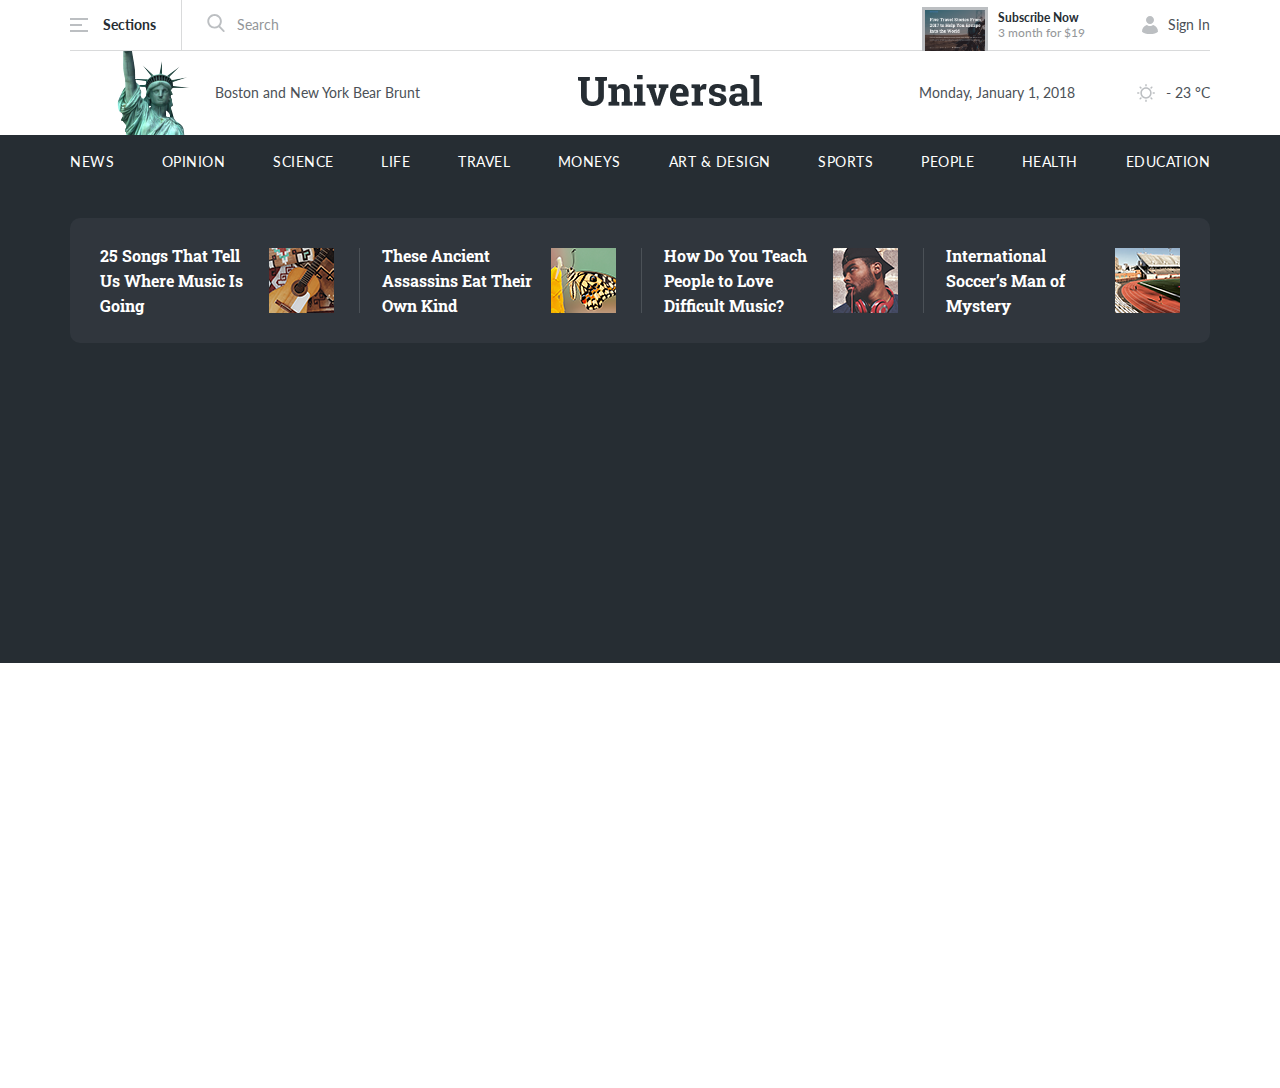
==== index.html @ 0cca1175 "Create: header, hotnews section and responsive." ====
<!DOCTYPE html>
<html lang="en">
<head>
  <meta charset="UTF-8">
  <meta name="viewport" content="width=device-width, initial-scale=1.0">
  <title>Universal</title>
  <link href="https://fonts.googleapis.com/css2?family=Lato:wght@400;700&family=Roboto+Slab:wght@400;700&display=swap" rel="stylesheet"> 
  <link rel="stylesheet" href="css/style.css">
</head>
<body>
  <header class="navbar">
    <div class="container">
      <div class="navbar-top">
       <div class="menu">
        <div class="menu-burger">
          <span class="menu-burger__line"></span>
        </div>
        <!-- /.menu-burger -->
        <span class="navbar-top__title">Sections</span>
       </div>
       <!-- /.menu -->
        <form class="search">
         <button class="search__button"> <img src="img/icons/search.svg" alt="Icon: Search" ></button>
          <input type="text" class="navbar-top__search" placeholder="Search">
        </form>
        <!-- /.search -->    
        <div class="subscribe">
          <img src="img/navbar-top-img.png" alt="Image: Subscribe Image" class="subscribe__img">
          <div class="subscribe__description">
            <span class="subscribe__title">Subscribe Now</span>
            <span class="subscribe__text">3 month for $19</span>
          </div>
        </div>
        <!-- /.subscribe -->    
        <div class="user">
          <img src="img/icons/user.svg" alt="Icon: User" class="user__avatar">
          <a href="#" class="user__link">Sign In</a>
        </div>
        <!-- /.user -->
      </div>
      <!-- /.navbar-top -->
      <div class="navbar-middle">
        <div class="navbar-middle__logo">
          <img class="navbar-middle__img" src="img/logo.png" alt="Image: Logo">
          <span class="navbar-middle__text">Boston and New York Bear Brunt</span>
        </div>
        <!-- /.navbar-middle__logo -->
        <div class="navbar-middle__main-logo">
          <img class="navbar-middle__main-logo" src="img/main-logo.png" alt="Image: Main Logo">
        </div>
        <!-- /.navbar-middle__title -->
        <div class="navbar-middle__weather">
          <span class="navbar-middle__text navbar-middle__weather-text">Monday, January 1, 2018</span>
          <img class="navbar-middle__icon" src="img/icons/sun.svg" alt="Icon: Sun">
          <span class="navbar-middle__text navbar-middle__degree">- 23 °C</span>
        </div>
        <!-- /.navbar-middle__weather -->
      </div>
      <!-- /.navbar-middle -->
    </div>
    <!-- /.container -->
    <div class="navbar-bottom">
      <div class="container">
        <ul class="navbar-menu">
          <li class="navbar-menu__item"><a href="#" class="navbar-menu__link">News</a></li>
          <li class="navbar-menu__item"><a href="#" class="navbar-menu__link">Opinion</a></li>
          <li class="navbar-menu__item"><a href="#" class="navbar-menu__link">Science</a></li>
          <li class="navbar-menu__item"><a href="#" class="navbar-menu__link">Life</a></li>
          <li class="navbar-menu__item"><a href="#" class="navbar-menu__link">Travel</a></li>
          <li class="navbar-menu__item"><a href="#" class="navbar-menu__link">Moneys</a></li>
          <li class="navbar-menu__item"><a href="#" class="navbar-menu__link">Art & Design</a></li>
          <li class="navbar-menu__item"><a href="#" class="navbar-menu__link">Sports</a></li>
          <li class="navbar-menu__item"><a href="#" class="navbar-menu__link">People</a></li>
          <li class="navbar-menu__item"><a href="#" class="navbar-menu__link">Health</a></li>
          <li class="navbar-menu__item"><a href="#" class="navbar-menu__link">Education</a></li>
        </ul>
        <!-- /.navbar-menu -->
      </div>
      <!-- /.container -->
    </div>
    <!-- /.navbar-bottom -->
  </header>
  <!-- /.navbar -->
  <div class="mobile-menu">
    <div class="mobile-menu__wrapper">
      <span class="mobile-menu__text">Boston and New York Bear Brunt</span>
      <span class="mobile-menu__text mobile-menu__weather-text">Monday, January 1, 2018</span>
      <div class="degree">
        <img class="mobile-menu__icon" src="img/icons/sun.svg" alt="Icon: Sun">
        <span class="mobile-menu__text mobile-menu__degree">- 23 °C</span>
      </div>
    </div>
    <form class="mobile-menu__search">
      <button class="search__button mobile-menu__button"> <img src="img/icons/search.svg" alt="Icon: Search" ></button>
      <input type="text" class="mobile-menu__input" placeholder="Search">
    </form>
    <!-- /.search -->    
    <ul class="mobile-menu__list">
      <li class="mobile-menu__item"><a href="#" class="mobile-menu__link">News</a></li>
      <li class="mobile-menu__item"><a href="#" class="mobile-menu__link">Opinion</a></li>
      <li class="mobile-menu__item"><a href="#" class="mobile-menu__link">Science</a></li>
      <li class="mobile-menu__item"><a href="#" class="mobile-menu__link">Life</a></li>
      <li class="mobile-menu__item"><a href="#" class="mobile-menu__link">Travel</a></li>
      <li class="mobile-menu__item"><a href="#" class="mobile-menu__link">Moneys</a></li>
      <li class="mobile-menu__item"><a href="#" class="mobile-menu__link">Art & Design</a></li>
      <li class="mobile-menu__item"><a href="#" class="mobile-menu__link">Sports</a></li>
      <li class="mobile-menu__item"><a href="#" class="mobile-menu__link">People</a></li>
      <li class="mobile-menu__item"><a href="#" class="mobile-menu__link">Health</a></li>
      <li class="mobile-menu__item"><a href="#" class="mobile-menu__link">Education</a></li>
    </ul>
    <div class="subscribe mobile-menu__subscribe">
      <img src="img/navbar-top-img.png" alt="Image: Subscribe Image" class="subscribe__img">
      <div class="subscribe__description">
        <span class="subscribe__title">Subscribe Now</span>
        <span class="subscribe__text">3 month for $19</span>
      </div>
    </div>
    <!-- /.subscribe -->  
  </div>
  <!-- /.mobile-menu -->
  <div class="overlay">
    <div class="hotnews">
      <div class="hotnews-wrapper">
        <div class="hotnew">
          <span class="hotnew__text">25 Songs That Tell Us Where Music Is Going</span>
          <img class="hotnew__img" src="img/hotnew-1.png" alt="Image: Hot New 1">
        </div>
        <div class="hotnew">
          <span class="hotnew__text">These Ancient Assassins Eat Their Own Kind</span>
          <img class="hotnew__img" src="img/hotnew-2.png" alt="Image: Hot New 2">
        </div>
        <div class="hotnew">
          <span class="hotnew__text">How Do You Teach People to Love Difficult Music?</span>
          <img class="hotnew__img" src="img/hotnew-3.png" alt="Image: Hot New 3">
        </div>
        <div class="hotnew">
          <span class="hotnew__text">International Soccer’s Man of Mystery</span>
          <img class="hotnew__img" src="img/hotnew-4.png" alt="Image: Hot New 4">
        </div>
      </div>
    </div>
    <!-- /.hotnews -->
  </div>
  <!-- /.overlay -->  
  <script src="https://ajax.googleapis.com/ajax/libs/jquery/1.11.0/jquery.min.js"></script>
  <script src="js/main.js"></script>
</body>
</html>
---- css/style.css ----
*{box-sizing:border-box}html{height:100%}body{position:relative;height:100%;font-family:'Lato', sans-serif}a{text-decoration:none}button{cursor:pointer}.container{max-width:1140px;margin:auto}/*! normalize.css v8.0.1 | MIT License | github.com/necolas/normalize.css */html{line-height:1.15;-webkit-text-size-adjust:100%}body{margin:0}main{display:block}h1{font-size:2em;margin:0.67em 0}hr{box-sizing:content-box;height:0;overflow:visible}pre{font-family:monospace, monospace;font-size:1em}a{background-color:transparent}abbr[title]{border-bottom:none;text-decoration:underline;text-decoration:underline dotted}b,strong{font-weight:bolder}code,kbd,samp{font-family:monospace, monospace;font-size:1em}small{font-size:80%}sub,sup{font-size:75%;line-height:0;position:relative;vertical-align:baseline}sub{bottom:-0.25em}sup{top:-0.5em}img{border-style:none}button,input,optgroup,select,textarea{font-family:inherit;font-size:100%;line-height:1.15;margin:0}button,input{overflow:visible}button,select{text-transform:none}button,[type="button"],[type="reset"],[type="submit"]{-webkit-appearance:button}button::-moz-focus-inner,[type="button"]::-moz-focus-inner,[type="reset"]::-moz-focus-inner,[type="submit"]::-moz-focus-inner{border-style:none;padding:0}button:-moz-focusring,[type="button"]:-moz-focusring,[type="reset"]:-moz-focusring,[type="submit"]:-moz-focusring{outline:1px dotted ButtonText}fieldset{padding:0.35em 0.75em 0.625em}legend{box-sizing:border-box;color:inherit;display:table;max-width:100%;padding:0;white-space:normal}progress{vertical-align:baseline}textarea{overflow:auto}[type="checkbox"],[type="radio"]{box-sizing:border-box;padding:0}[type="number"]::-webkit-inner-spin-button,[type="number"]::-webkit-outer-spin-button{height:auto}[type="search"]{-webkit-appearance:textfield;outline-offset:-2px}[type="search"]::-webkit-search-decoration{-webkit-appearance:none}::-webkit-file-upload-button{-webkit-appearance:button;font:inherit}details{display:block}summary{display:list-item}template{display:none}[hidden]{display:none}.navbar{position:fixed;top:0;left:0;width:100%;z-index:99;background-color:#fff}.navbar-top{display:flex;align-items:center;justify-content:space-between;border-bottom:1px solid #D9DADB}.navbar-top__title{color:#262D33;font-weight:bold;font-size:14px;line-height:20px;margin-left:15px}.navbar-top__search{border:none;outline:none;font-size:14px;line-height:20px}.navbar-top__search::placeholder{color:#939699}.navbar-middle{display:flex;align-items:center;justify-content:space-between}.navbar-middle__logo{display:flex;align-items:center;padding-left:30px}.navbar-middle__img{margin-right:15px}.navbar-middle__text{color:#4B5157;font-size:14px;line-height:20px}.navbar-middle__weather{display:flex;align-items:center}.navbar-middle__weather-text{margin-right:61px}.navbar-middle__icon{margin-right:10px}.navbar-bottom{padding-top:17px;padding-bottom:18px;background-color:#262D33}.navbar-menu{display:flex;align-items:center;justify-content:space-between;list-style-type:none;margin:0;padding:0}.navbar-menu__link{color:#fff;font-size:14px;line-height:20px;letter-spacing:0.5px;text-transform:uppercase}.navbar-menu__link:hover{text-decoration:underline}.menu{display:flex;align-items:center;justify-content:space-between;padding:15px 25px 15px 0;border-right:1px solid #D9DADB}.menu-burger{position:relative;display:flex;width:18px;height:14px;padding:0;align-items:flex-start;justify-content:space-between;flex-direction:column;border:none;background-color:#fff;outline:none;cursor:pointer}.menu-burger__line{position:absolute;width:12px;height:2px;left:0;top:6px;background-color:#BCBFC2}.menu-burger__line::after{position:absolute;content:'';width:18px;height:2px;background-color:#BCBFC2;top:-6px;left:0}.menu-burger__line::before{position:absolute;content:'';width:18px;height:2px;background-color:#BCBFC2;top:6px;left:0}.search{display:flex;align-items:center;margin-right:auto;margin-left:25px}.search__button{outline:none;border:none;background-color:#fff;padding:0;margin-right:10px}.subscribe{display:flex;align-items:center;justify-content:space-between;margin-right:57px}.subscribe__img{width:66px;height:44px;object-fit:cover;border-left:3px solid #BCBFC2;border-top:3px solid #BCBFC2;border-right:3px solid #BCBFC2;margin-right:10px;margin-bottom:-7px}.subscribe__description{display:flex;flex-direction:column}.subscribe__title{color:#262D33;font-weight:bold;font-size:12px;line-height:15px}.subscribe__text{color:#939699;font-size:12px;line-height:15px}.user{display:flex;align-items:center}.user__avatar{margin-right:10px}.user__link{color:#4B5157;font-size:14px;line-height:20px;cursor:pointer}.mobile-menu{visibility:hidden;position:fixed;top:50px;left:-100%;z-index:99;width:65%;height:100%;overflow:auto;display:flex;flex-direction:column;align-items:center;background-color:#262D33;transition:all 0.3s ease 0s}.mobile-menu__text{color:#fff;margin-bottom:5px;font-size:14px;line-height:20px}.mobile-menu__wrapper{display:flex;flex-direction:column;align-items:center;padding-top:10px;padding-bottom:20px}.mobile-menu__icon{fill:#fff}.mobile-menu__search{display:flex;align-items:center;margin:auto;margin-top:0;margin-bottom:20px;width:250px}.mobile-menu__list{display:flex;flex-direction:column;align-items:center;list-style-type:none;margin:0;padding:0;padding-bottom:100px}.mobile-menu__item{margin-bottom:15px}.mobile-menu__link{color:#fff;font-size:14px;line-height:20px;letter-spacing:0.5px;text-transform:uppercase}.mobile-menu__button{background-color:inherit}.mobile-menu__button img{width:20px;height:20px}.mobile-menu__input{width:100%;border:1px solid #BCBFC2;border-radius:4px;background-color:inherit;color:#BCBFC2;padding:5px 7px;outline:none;font-size:14px;line-height:20px}.mobile-menu__input:placeholder{color:#939699}.degree{display:flex;flex-direction:row}.overlay{width:100%;height:475px;background-color:#262D33;margin-top:188px}.hotnews{padding-top:30px}.hotnews-wrapper{max-width:1140px;margin:auto;border-radius:10px;background-color:#30363D;display:flex;align-items:center;justify-content:space-between;padding:25px 30px}.hotnew{display:flex;align-items:center}.hotnew:last-child .hotnew__img{border-right:none;padding-right:0}.hotnew__text{width:154px;font-family:'Roboto Slab';font-weight:bold;font-size:16px;line-height:25px;color:#fff;margin-right:15px}.hotnew__img{display:block;padding-right:25px;border-right:1px solid #4B5157}@media screen and (max-width: 1200px){.container{max-width:920px}.hotnews-wrapper{max-width:920px}.hotnew__text{width:100px;line-height:20px;font-size:14px}}@media screen and (max-width: 992px){.container{max-width:725px}.hotnews-wrapper{max-width:725px;flex-wrap:wrap}.hotnew{margin-bottom:15px}.hotnew:nth-child(2) .hotnew__img{border-right:none;padding-right:0}.hotnew:nth-child(3),.hotnew:nth-child(4){margin-bottom:0}.hotnew__text{width:230px;line-height:25px;font-size:16px}.navbar-middle__logo{padding-left:15px}.navbar-middle__text{display:none}.navbar-middle__img{margin-right:0}.navbar-middle__degree{display:block}.navbar-menu__link{letter-spacing:-0.5px}.subscribe{margin-right:40px}}@media screen and (max-width: 767px){body.lock{overflow:hidden}.mobile-menu{visibility:visible}.active-menu{left:0}.container{max-width:700px;width:92%}.hotnews-wrapper{max-width:700px;width:92%}.hotnew__text{width:200px}.navbar-bottom{display:none}.subscribe{display:none}.overlay{margin-top:134px}}@media screen and (max-width: 720px){.hotnew__text{width:185px}}@media screen and (max-width: 720px) and (max-width: 690px){.hotnew__text{width:170px}}@media screen and (max-width: 660px){.hotnew__img{padding-right:15px}.hotnew__text{width:145px}}@media screen and (max-width: 590px){.hotnew__text{width:130px}}@media screen and (max-width: 576px){.container{max-width:500px;width:90%}.navbar-middle{justify-content:center;padding-top:15px;padding-bottom:15px}.navbar-middle__logo{display:none}.navbar-middle__weather{display:none}.search{display:none}.mobile-menu{width:100%}.active-menu{left:0}.overlay{margin-top:123px}.hotnews-wrapper{max-width:500px;width:90%;flex-wrap:wrap}.hotnew{width:100%}.hotnew:nth-child(3){margin-bottom:15px}.hotnew__text{width:82%}.hotnew__img{padding-right:0;border-right:0}}
/*# sourceMappingURL=style.css.map */
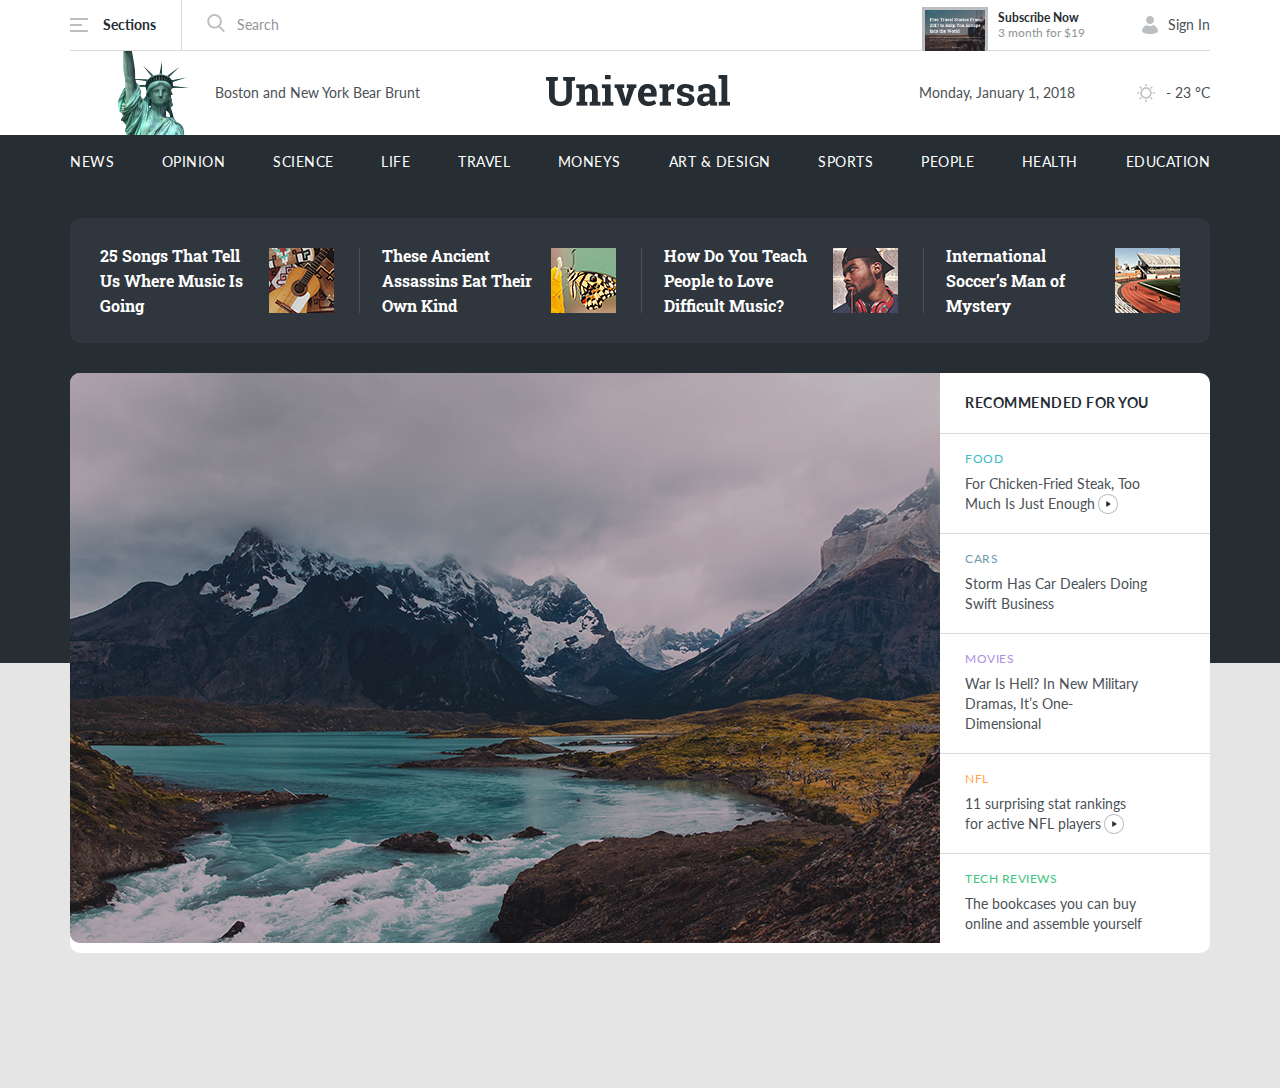
==== commit 5d9093b6: "Create: recommended section" ====
--- a/index.html
+++ b/index.html
@@ -11,14 +11,14 @@
   <header class="navbar">
     <div class="container">
       <div class="navbar-top">
-       <div class="menu">
-        <div class="menu-burger">
-          <span class="menu-burger__line"></span>
-        </div>
-        <!-- /.menu-burger -->
-        <span class="navbar-top__title">Sections</span>
-       </div>
-       <!-- /.menu -->
+        <div class="menu">
+          <div class="menu-burger">
+            <span class="menu-burger__line"></span>
+          </div>
+          <!-- /.menu-burger -->
+          <span class="navbar-top__title">Sections</span>
+        </div>
+        <!-- /.menu -->
         <form class="search">
          <button class="search__button"> <img src="img/icons/search.svg" alt="Icon: Search" ></button>
           <input type="text" class="navbar-top__search" placeholder="Search">
@@ -108,7 +108,7 @@
       <li class="mobile-menu__item"><a href="#" class="mobile-menu__link">Health</a></li>
       <li class="mobile-menu__item"><a href="#" class="mobile-menu__link">Education</a></li>
     </ul>
-    <div class="subscribe mobile-menu__subscribe">
+    <div class="mobile-menu__subscribe">
       <img src="img/navbar-top-img.png" alt="Image: Subscribe Image" class="subscribe__img">
       <div class="subscribe__description">
         <span class="subscribe__title">Subscribe Now</span>
@@ -141,7 +141,65 @@
     </div>
     <!-- /.hotnews -->
   </div>
-  <!-- /.overlay -->  
+  <!-- /.overlay --> 
+  <div class="recomended">
+    <div class="container recomended-wrapper">
+      <div class="recomended__use">
+        <img class="recomended__img" src="img/recommended-1.jpg" alt="Image: Recomended 1">
+      </div>
+      <!-- /.recomended__use -->
+      <div class="recomended__right">
+        <div class="recomended__title">
+          <h2>Recommended for you</h2>
+        </div>
+        <div class="recommendation">
+          <div class="cube"></div>
+          <div class="recommendation__title">Food</div>
+          <div class="recommendation__text">
+            <span>For Chicken-Fried Steak, Too Much Is Just Enough</span>
+            <img src="img/icons/recommended-play.svg" alt="Icon: Play">
+          </div>
+        </div>
+        <!-- /.recommendation-1 -->
+        <div class="recommendation">
+          <div class="cube"></div>
+          <div class="recommendation__title">Cars</div>
+          <div class="recommendation__text">
+            <span>Storm Has Car Dealers Doing Swift Business</span>
+          </div>
+        </div>
+        <!-- /.recommendation-2 -->
+        <div class="recommendation">
+          <div class="cube"></div>
+          <div class="recommendation__title">Movies</div>
+          <div class="recommendation__text">
+            <span>War Is Hell? In New Military Dramas, It’s One-Dimensional</span>
+          </div>
+        </div>
+        <!-- /. recommendation-3 -->
+        <div class="recommendation">
+          <div class="cube"></div>
+          <div class="recommendation__title">NFL</div>
+          <div class="recommendation__text">
+            <span>11 surprising stat rankings for active NFL players</span>
+            <img src="img/icons/recommended-play.svg" alt="Icon: Play">
+          </div>
+        </div>
+        <!-- /.recommendation-4 -->
+        <div class="recommendation">
+          <div class="cube"></div>
+          <div class="recommendation__title">Tech Reviews</div>
+          <div class="recommendation__text">
+            <span>The bookcases you can buy online and assemble yourself</span>
+          </div>
+        </div>
+        <!-- /.recommendation-5 -->
+      </div>
+      <!-- /.recomended__right -->
+    </div>
+    <!-- /.container -->
+  </div>
+  <!-- /.recomended --> 
   <script src="https://ajax.googleapis.com/ajax/libs/jquery/1.11.0/jquery.min.js"></script>
   <script src="js/main.js"></script>
 </body>
--- a/css/style.css
+++ b/css/style.css
@@ -1,2 +1,2 @@
-*{box-sizing:border-box}html{height:100%}body{position:relative;height:100%;font-family:'Lato', sans-serif}a{text-decoration:none}button{cursor:pointer}.container{max-width:1140px;margin:auto}/*! normalize.css v8.0.1 | MIT License | github.com/necolas/normalize.css */html{line-height:1.15;-webkit-text-size-adjust:100%}body{margin:0}main{display:block}h1{font-size:2em;margin:0.67em 0}hr{box-sizing:content-box;height:0;overflow:visible}pre{font-family:monospace, monospace;font-size:1em}a{background-color:transparent}abbr[title]{border-bottom:none;text-decoration:underline;text-decoration:underline dotted}b,strong{font-weight:bolder}code,kbd,samp{font-family:monospace, monospace;font-size:1em}small{font-size:80%}sub,sup{font-size:75%;line-height:0;position:relative;vertical-align:baseline}sub{bottom:-0.25em}sup{top:-0.5em}img{border-style:none}button,input,optgroup,select,textarea{font-family:inherit;font-size:100%;line-height:1.15;margin:0}button,input{overflow:visible}button,select{text-transform:none}button,[type="button"],[type="reset"],[type="submit"]{-webkit-appearance:button}button::-moz-focus-inner,[type="button"]::-moz-focus-inner,[type="reset"]::-moz-focus-inner,[type="submit"]::-moz-focus-inner{border-style:none;padding:0}button:-moz-focusring,[type="button"]:-moz-focusring,[type="reset"]:-moz-focusring,[type="submit"]:-moz-focusring{outline:1px dotted ButtonText}fieldset{padding:0.35em 0.75em 0.625em}legend{box-sizing:border-box;color:inherit;display:table;max-width:100%;padding:0;white-space:normal}progress{vertical-align:baseline}textarea{overflow:auto}[type="checkbox"],[type="radio"]{box-sizing:border-box;padding:0}[type="number"]::-webkit-inner-spin-button,[type="number"]::-webkit-outer-spin-button{height:auto}[type="search"]{-webkit-appearance:textfield;outline-offset:-2px}[type="search"]::-webkit-search-decoration{-webkit-appearance:none}::-webkit-file-upload-button{-webkit-appearance:button;font:inherit}details{display:block}summary{display:list-item}template{display:none}[hidden]{display:none}.navbar{position:fixed;top:0;left:0;width:100%;z-index:99;background-color:#fff}.navbar-top{display:flex;align-items:center;justify-content:space-between;border-bottom:1px solid #D9DADB}.navbar-top__title{color:#262D33;font-weight:bold;font-size:14px;line-height:20px;margin-left:15px}.navbar-top__search{border:none;outline:none;font-size:14px;line-height:20px}.navbar-top__search::placeholder{color:#939699}.navbar-middle{display:flex;align-items:center;justify-content:space-between}.navbar-middle__logo{display:flex;align-items:center;padding-left:30px}.navbar-middle__img{margin-right:15px}.navbar-middle__text{color:#4B5157;font-size:14px;line-height:20px}.navbar-middle__weather{display:flex;align-items:center}.navbar-middle__weather-text{margin-right:61px}.navbar-middle__icon{margin-right:10px}.navbar-bottom{padding-top:17px;padding-bottom:18px;background-color:#262D33}.navbar-menu{display:flex;align-items:center;justify-content:space-between;list-style-type:none;margin:0;padding:0}.navbar-menu__link{color:#fff;font-size:14px;line-height:20px;letter-spacing:0.5px;text-transform:uppercase}.navbar-menu__link:hover{text-decoration:underline}.menu{display:flex;align-items:center;justify-content:space-between;padding:15px 25px 15px 0;border-right:1px solid #D9DADB}.menu-burger{position:relative;display:flex;width:18px;height:14px;padding:0;align-items:flex-start;justify-content:space-between;flex-direction:column;border:none;background-color:#fff;outline:none;cursor:pointer}.menu-burger__line{position:absolute;width:12px;height:2px;left:0;top:6px;background-color:#BCBFC2}.menu-burger__line::after{position:absolute;content:'';width:18px;height:2px;background-color:#BCBFC2;top:-6px;left:0}.menu-burger__line::before{position:absolute;content:'';width:18px;height:2px;background-color:#BCBFC2;top:6px;left:0}.search{display:flex;align-items:center;margin-right:auto;margin-left:25px}.search__button{outline:none;border:none;background-color:#fff;padding:0;margin-right:10px}.subscribe{display:flex;align-items:center;justify-content:space-between;margin-right:57px}.subscribe__img{width:66px;height:44px;object-fit:cover;border-left:3px solid #BCBFC2;border-top:3px solid #BCBFC2;border-right:3px solid #BCBFC2;margin-right:10px;margin-bottom:-7px}.subscribe__description{display:flex;flex-direction:column}.subscribe__title{color:#262D33;font-weight:bold;font-size:12px;line-height:15px}.subscribe__text{color:#939699;font-size:12px;line-height:15px}.user{display:flex;align-items:center}.user__avatar{margin-right:10px}.user__link{color:#4B5157;font-size:14px;line-height:20px;cursor:pointer}.mobile-menu{visibility:hidden;position:fixed;top:50px;left:-100%;z-index:99;width:65%;height:100%;overflow:auto;display:flex;flex-direction:column;align-items:center;background-color:#262D33;transition:all 0.3s ease 0s}.mobile-menu__text{color:#fff;margin-bottom:5px;font-size:14px;line-height:20px}.mobile-menu__wrapper{display:flex;flex-direction:column;align-items:center;padding-top:10px;padding-bottom:20px}.mobile-menu__icon{fill:#fff}.mobile-menu__search{display:flex;align-items:center;margin:auto;margin-top:0;margin-bottom:20px;width:250px}.mobile-menu__list{display:flex;flex-direction:column;align-items:center;list-style-type:none;margin:0;padding:0;padding-bottom:100px}.mobile-menu__item{margin-bottom:15px}.mobile-menu__link{color:#fff;font-size:14px;line-height:20px;letter-spacing:0.5px;text-transform:uppercase}.mobile-menu__button{background-color:inherit}.mobile-menu__button img{width:20px;height:20px}.mobile-menu__input{width:100%;border:1px solid #BCBFC2;border-radius:4px;background-color:inherit;color:#BCBFC2;padding:5px 7px;outline:none;font-size:14px;line-height:20px}.mobile-menu__input:placeholder{color:#939699}.degree{display:flex;flex-direction:row}.overlay{width:100%;height:475px;background-color:#262D33;margin-top:188px}.hotnews{padding-top:30px}.hotnews-wrapper{max-width:1140px;margin:auto;border-radius:10px;background-color:#30363D;display:flex;align-items:center;justify-content:space-between;padding:25px 30px}.hotnew{display:flex;align-items:center}.hotnew:last-child .hotnew__img{border-right:none;padding-right:0}.hotnew__text{width:154px;font-family:'Roboto Slab';font-weight:bold;font-size:16px;line-height:25px;color:#fff;margin-right:15px}.hotnew__img{display:block;padding-right:25px;border-right:1px solid #4B5157}@media screen and (max-width: 1200px){.container{max-width:920px}.hotnews-wrapper{max-width:920px}.hotnew__text{width:100px;line-height:20px;font-size:14px}}@media screen and (max-width: 992px){.container{max-width:725px}.hotnews-wrapper{max-width:725px;flex-wrap:wrap}.hotnew{margin-bottom:15px}.hotnew:nth-child(2) .hotnew__img{border-right:none;padding-right:0}.hotnew:nth-child(3),.hotnew:nth-child(4){margin-bottom:0}.hotnew__text{width:230px;line-height:25px;font-size:16px}.navbar-middle__logo{padding-left:15px}.navbar-middle__text{display:none}.navbar-middle__img{margin-right:0}.navbar-middle__degree{display:block}.navbar-menu__link{letter-spacing:-0.5px}.subscribe{margin-right:40px}}@media screen and (max-width: 767px){body.lock{overflow:hidden}.mobile-menu{visibility:visible}.active-menu{left:0}.container{max-width:700px;width:92%}.hotnews-wrapper{max-width:700px;width:92%}.hotnew__text{width:200px}.navbar-bottom{display:none}.subscribe{display:none}.overlay{margin-top:134px}}@media screen and (max-width: 720px){.hotnew__text{width:185px}}@media screen and (max-width: 720px) and (max-width: 690px){.hotnew__text{width:170px}}@media screen and (max-width: 660px){.hotnew__img{padding-right:15px}.hotnew__text{width:145px}}@media screen and (max-width: 590px){.hotnew__text{width:130px}}@media screen and (max-width: 576px){.container{max-width:500px;width:90%}.navbar-middle{justify-content:center;padding-top:15px;padding-bottom:15px}.navbar-middle__logo{display:none}.navbar-middle__weather{display:none}.search{display:none}.mobile-menu{width:100%}.active-menu{left:0}.overlay{margin-top:123px}.hotnews-wrapper{max-width:500px;width:90%;flex-wrap:wrap}.hotnew{width:100%}.hotnew:nth-child(3){margin-bottom:15px}.hotnew__text{width:82%}.hotnew__img{padding-right:0;border-right:0}}
+*{box-sizing:border-box}html{height:100%}body{position:relative;height:100%;font-family:'Lato', sans-serif;background-color:#E5E5E5}body.lock{overflow:hidden}a{text-decoration:none}button{cursor:pointer}.container{max-width:1140px;margin:auto}/*! normalize.css v8.0.1 | MIT License | github.com/necolas/normalize.css */html{line-height:1.15;-webkit-text-size-adjust:100%}body{margin:0}main{display:block}h1{font-size:2em;margin:0.67em 0}hr{box-sizing:content-box;height:0;overflow:visible}pre{font-family:monospace, monospace;font-size:1em}a{background-color:transparent}abbr[title]{border-bottom:none;text-decoration:underline;text-decoration:underline dotted}b,strong{font-weight:bolder}code,kbd,samp{font-family:monospace, monospace;font-size:1em}small{font-size:80%}sub,sup{font-size:75%;line-height:0;position:relative;vertical-align:baseline}sub{bottom:-0.25em}sup{top:-0.5em}img{border-style:none}button,input,optgroup,select,textarea{font-family:inherit;font-size:100%;line-height:1.15;margin:0}button,input{overflow:visible}button,select{text-transform:none}button,[type="button"],[type="reset"],[type="submit"]{-webkit-appearance:button}button::-moz-focus-inner,[type="button"]::-moz-focus-inner,[type="reset"]::-moz-focus-inner,[type="submit"]::-moz-focus-inner{border-style:none;padding:0}button:-moz-focusring,[type="button"]:-moz-focusring,[type="reset"]:-moz-focusring,[type="submit"]:-moz-focusring{outline:1px dotted ButtonText}fieldset{padding:0.35em 0.75em 0.625em}legend{box-sizing:border-box;color:inherit;display:table;max-width:100%;padding:0;white-space:normal}progress{vertical-align:baseline}textarea{overflow:auto}[type="checkbox"],[type="radio"]{box-sizing:border-box;padding:0}[type="number"]::-webkit-inner-spin-button,[type="number"]::-webkit-outer-spin-button{height:auto}[type="search"]{-webkit-appearance:textfield;outline-offset:-2px}[type="search"]::-webkit-search-decoration{-webkit-appearance:none}::-webkit-file-upload-button{-webkit-appearance:button;font:inherit}details{display:block}summary{display:list-item}template{display:none}[hidden]{display:none}.navbar{position:fixed;top:0;left:0;width:100%;z-index:99;background-color:#fff}.navbar-top{display:flex;align-items:center;justify-content:space-between;border-bottom:1px solid #D9DADB}.navbar-top__title{color:#262D33;font-weight:bold;font-size:14px;line-height:20px;margin-left:15px}.navbar-top__search{border:none;outline:none;font-size:14px;line-height:20px}.navbar-top__search::placeholder{color:#939699}.navbar-middle{display:flex;align-items:center;justify-content:space-between}.navbar-middle__logo{display:flex;align-items:center;padding-left:30px}.navbar-middle__main-logo{margin-left:-32px}.navbar-middle__img{margin-right:15px}.navbar-middle__text{color:#4B5157;font-size:14px;line-height:20px}.navbar-middle__weather{display:flex;align-items:center}.navbar-middle__weather-text{margin-right:61px}.navbar-middle__icon{margin-right:10px}.navbar-bottom{padding-top:17px;padding-bottom:18px;background-color:#262D33}.navbar-menu{display:flex;align-items:center;justify-content:space-between;list-style-type:none;margin:0;padding:0}.navbar-menu__link{color:#fff;font-size:14px;line-height:20px;letter-spacing:0.5px;text-transform:uppercase}.navbar-menu__link:hover{text-decoration:underline}.menu{display:flex;align-items:center;justify-content:space-between;padding:15px 25px 15px 0;border-right:1px solid #D9DADB}.menu-burger{position:relative;display:flex;width:18px;height:14px;padding:0;align-items:flex-start;justify-content:space-between;flex-direction:column;border:none;background-color:#fff;outline:none;cursor:pointer}.menu-burger__line{position:absolute;width:12px;height:2px;left:0;top:6px;background-color:#BCBFC2}.menu-burger__line::after{position:absolute;content:'';width:18px;height:2px;background-color:#BCBFC2;top:-6px;left:0;transition:all 0.3s ease 0s}.menu-burger__line::before{position:absolute;content:'';width:18px;height:2px;background-color:#BCBFC2;top:6px;left:0;transition:all 0.3s ease 0s}.active-burger .menu-burger__line{background-color:inherit}.active-burger .menu-burger__line::after{transform:rotate(45deg);top:0}.active-burger .menu-burger__line::before{transform:rotate(-45deg);top:0}.search{display:flex;align-items:center;margin-right:auto;margin-left:25px}.search__button{outline:none;border:none;background-color:#fff;padding:0;margin-right:10px}.subscribe{display:flex;align-items:center;justify-content:space-between;margin-right:57px}.subscribe__img{width:66px;height:44px;object-fit:cover;border-left:3px solid #BCBFC2;border-top:3px solid #BCBFC2;border-right:3px solid #BCBFC2;margin-right:10px;margin-bottom:-7px}.subscribe__description{display:flex;flex-direction:column}.subscribe__title{color:#262D33;font-weight:bold;font-size:12px;line-height:15px}.subscribe__text{color:#939699;font-size:12px;line-height:15px}.user{display:flex;align-items:center}.user__avatar{margin-right:10px}.user__link{color:#4B5157;font-size:14px;line-height:20px;cursor:pointer}.mobile-menu{position:fixed;top:50px;left:-100%;z-index:99;width:35%;height:100%;overflow:auto;display:flex;flex-direction:column;align-items:center;background-color:#262D33;transition:all 0.3s ease 0s}.mobile-menu__text{color:#fff;margin-bottom:5px;font-size:14px;line-height:20px}.mobile-menu__text:last-child{margin-bottom:0}.mobile-menu__wrapper{display:flex;flex-direction:column;align-items:center;padding-top:10px;padding-bottom:20px}.mobile-menu__icon{fill:#fff;margin-right:3px}.mobile-menu__search{display:flex;align-items:center;margin:auto;margin-top:0;margin-bottom:20px;width:250px}.mobile-menu__list{display:flex;flex-direction:column;align-items:center;list-style-type:none;margin:0;padding:0;padding-bottom:30px}.mobile-menu__item{margin-bottom:15px}.mobile-menu__link{color:#fff;font-size:14px;line-height:20px;letter-spacing:0.5px;text-transform:uppercase}.mobile-menu__button{background-color:inherit}.mobile-menu__button img{width:20px;height:20px}.mobile-menu__input{width:100%;border:1px solid #BCBFC2;border-radius:4px;background-color:inherit;color:#BCBFC2;padding:5px 7px;outline:none;font-size:14px;line-height:20px}.mobile-menu__input:placeholder{color:#939699}.mobile-menu__subscribe{display:flex;flex-direction:column;align-items:center;margin-right:0;padding-bottom:300px}.mobile-menu__subscribe .subscribe__img{margin-right:0;margin-bottom:10px;border-bottom:3px solid #BCBFC2}.mobile-menu__subscribe .subscribe__text,.mobile-menu__subscribe .subscribe__title{margin-bottom:3px;color:#fff}.mobile-menu__subscribe .subscribe__description{display:flex;flex-direction:column;align-items:center}.degree{display:flex;flex-direction:row;align-items:center}.active-menu{left:0}.overlay{width:100%;height:475px;background-color:#262D33;margin-top:188px}.hotnews{padding-top:30px;margin-bottom:30px}.hotnews-wrapper{max-width:1140px;margin:auto;border-radius:10px;background-color:#30363D;display:flex;align-items:center;justify-content:space-between;padding:25px 30px}.hotnew{display:flex;align-items:center}.hotnew:last-child .hotnew__img{border-right:none;padding-right:0}.hotnew__text{width:154px;font-family:'Roboto Slab';font-weight:bold;font-size:16px;line-height:25px;color:#fff;margin-right:15px}.hotnew__img{display:block;padding-right:25px;border-right:1px solid #4B5157}.cube{display:none}.recomended{margin-top:-290px;margin-bottom:30px}.recomended-wrapper{background-color:#fff;border-radius:10px;display:flex}.recomended__img{border-radius:10px 0 0 10px;width:100%;height:100%;object-fit:cover}.recomended__use{max-width:870px;height:570px;background:linear-gradient(0deg, rgba(64,48,61,0.35), rgba(64,48,61,0.35));border-radius:10px 0 0 10px}.recomended__right{display:flex;flex-direction:column;width:272px}.recomended__title{width:100%;display:flex;align-items:center;padding:20px 25px}.recomended__title h2{margin:0;padding:0;font-size:14px;line-height:20px;letter-spacing:0.5px;text-transform:uppercase;color:#262D33}.recommendation{width:100%;position:relative;padding:17px 25px 19px 25px;border-top:1px solid #D9DADB}.recommendation__title{margin-bottom:8px;color:#3BBDC4;font-size:12px;line-height:15px;letter-spacing:0.5px;text-transform:uppercase}.recommendation__text{width:182px}.recommendation__text span{color:#4B5157;font-size:14px;line-height:20px}.recommendation__text img{position:absolute;margin-left:3px}.recommendation .active{background-color:#f5f5f5}.recommendation .active .cube{display:block;position:absolute;left:-8px;top:39px;transform:rotate(45deg);background-color:#f5f5f5;width:15px;height:15px}.recommendation:nth-child(3) .recommendation__title{color:#6E99AE}.recommendation:nth-child(4) .recommendation__title{color:#AC8EE3}.recommendation:nth-child(5) .recommendation__title{color:#FFA34D}.recommendation:nth-child(6) .recommendation__title{color:#3DC47E}@media screen and (max-width: 1200px){.container{max-width:920px}.hotnews-wrapper{max-width:920px}.hotnew__text{width:100px;line-height:20px;font-size:14px}.mobile-menu{width:45%}.navbar-middle__main-logo{margin-left:-55px}.navbar-middle__logo{padding-left:20px}.navbar-middle__img{margin-right:10px}}@media screen and (max-width: 992px){.container{max-width:725px}.hotnews-wrapper{max-width:725px;flex-wrap:wrap}.hotnew{margin-bottom:15px}.hotnew:nth-child(2) .hotnew__img{border-right:none;padding-right:0}.hotnew:nth-child(3),.hotnew:nth-child(4){margin-bottom:0}.hotnew__text{width:230px;line-height:25px;font-size:16px}.navbar-middle__logo{padding-left:15px}.navbar-middle__main-logo{margin-left:-35px}.navbar-middle__text{display:none}.navbar-middle__img{margin-right:0}.navbar-middle__degree{display:block}.navbar-menu__link{letter-spacing:-0.5px}.subscribe{margin-right:40px}.mobile-menu{width:60%}}@media screen and (max-width: 767px){.container{max-width:700px;width:92%}.hotnews-wrapper{max-width:700px;width:92%}.hotnew__text{width:200px}.navbar-bottom{display:none}.subscribe{display:none}.overlay{margin-top:134px}}@media screen and (max-width: 720px){.hotnew__text{width:185px}}@media screen and (max-width: 690px){.hotnew__text{width:170px}}@media screen and (max-width: 660px){.hotnew__img{padding-right:15px}.hotnew__text{width:145px}}@media screen and (max-width: 590px){.hotnew__text{width:130px}}@media screen and (max-width: 576px){.container{max-width:500px;width:90%}.navbar-middle{justify-content:center;padding-top:15px;padding-bottom:15px}.navbar-middle__main-logo{margin-left:0}.navbar-middle__logo{display:none}.navbar-middle__weather{display:none}.search{display:none}.mobile-menu{width:100%}.active-menu{left:0}.overlay{margin-top:123px}.hotnews-wrapper{max-width:500px;width:90%;flex-wrap:wrap}.hotnew{width:100%}.hotnew:nth-child(3){margin-bottom:15px}.hotnew__text{margin-right:0;width:82%}.hotnew__img{padding-right:0;border-right:0;order:-1;margin-right:15px}}
 /*# sourceMappingURL=style.css.map */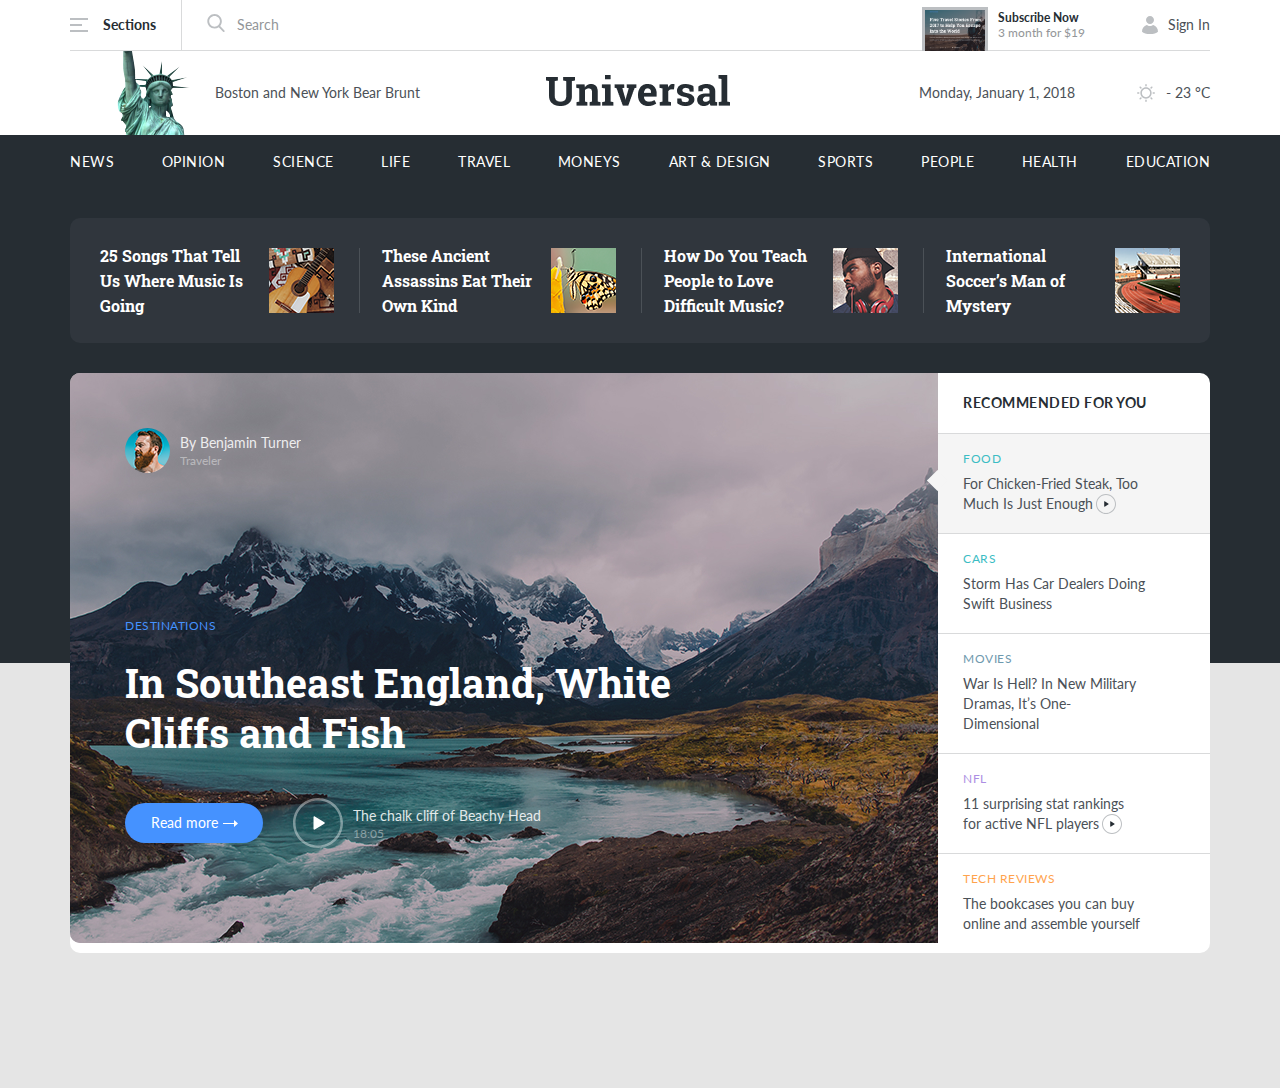
==== commit c96ac523: "Create: recommendation section and responsive." ====
--- a/index.html
+++ b/index.html
@@ -142,64 +142,185 @@
     <!-- /.hotnews -->
   </div>
   <!-- /.overlay --> 
-  <div class="recomended">
-    <div class="container recomended-wrapper">
-      <div class="recomended__use">
-        <img class="recomended__img" src="img/recommended-1.jpg" alt="Image: Recomended 1">
-      </div>
-      <!-- /.recomended__use -->
-      <div class="recomended__right">
-        <div class="recomended__title">
+  <div class="recommended">
+    <div class="container recommended-wrapper">
+      <div class="recommended__use tab-active" data-tab="1">
+        <img class="recommended__img" src="img/recommended-1.jpg" alt="Image: recommended 1">
+        <div class="recommended__user">
+          <img src="img/recommended-avatar.jpg" alt="Image: Avatar" class="recommended__avatar">
+          <div class="recommended__text">
+            <span class="recommended__name">By Benjamin Turner</span>
+            <span class="recommended__class">Traveler</span>
+          </div>
+        </div>
+        <!-- /.recommended__user -->
+        <span class="recommended__description">Destinations</span>
+        <span class="recommended__use-title">In Southeast England, White Cliffs and Fish</span>
+        <div class="recommended__buttons">
+          <button class="button recommended__button">
+            <span>Read more</span>
+            <img src="img/icons/arrow.svg" alt="Icon: Arrow"> 
+          </button>
+          <div class="play-wrapper">
+            <button class="play recommended__play">
+              <img src="img/icons/play.svg" alt="Icon: Play">
+            </button>
+            <div class="play__description">
+              <span class="play__title">The chalk cliff of Beachy Head</span>
+              <span class="play__timecode">18:05</span>
+            </div>
+          </div>
+        </div>
+        <!-- /.recommended__buttons -->
+      </div>
+      <!-- /.recommended__use 1 -->
+      <div class="recommended__use" data-tab="2">
+        <img class="recommended__img" src="img/recommended-2.jpg" alt="Image: recommended 1">
+        <div class="recommended__user">
+          <img src="img/recommended-avatar-2.jpeg" alt="Image: Avatar" class="recommended__avatar">
+          <div class="recommended__text">
+            <span class="recommended__name">By John Snow</span>
+            <span class="recommended__class">Researcher</span>
+          </div>
+        </div>
+        <!-- /.recommended__user -->
+        <span class="recommended__description">Destinations</span>
+        <span class="recommended__use-title">Storm Has Car Dealers Doing Swift Business</span>
+        <div class="recommended__buttons">
+          <button class="button recommended__button">
+            <span>Read more</span>
+            <img src="img/icons/arrow.svg" alt="Icon: Arrow"> 
+          </button>
+        </div>
+        <!-- /.recommended__buttons -->
+      </div>
+      <!-- /.recommended__use 2 -->
+      <div class="recommended__use" data-tab="3">
+        <img class="recommended__img" src="img/recommended-3.jpg" alt="Image: recommended 1">
+        <div class="recommended__user">
+          <img src="img/recommended-avatar-3.jpg" alt="Image: Avatar" class="recommended__avatar">
+          <div class="recommended__text">
+            <span class="recommended__name">By Sansa Stark</span>
+            <span class="recommended__class">Photographer</span>
+          </div>
+        </div>
+        <!-- /.recommended__user -->
+        <span class="recommended__description">Destinations</span>
+        <span class="recommended__use-title">War Is Hell? In New Military Dramas, It’s One-Dimensional</span>
+        <div class="recommended__buttons">
+          <button class="button recommended__button">
+            <span>Read more</span>
+            <img src="img/icons/arrow.svg" alt="Icon: Arrow"> 
+          </button>
+        </div>
+        <!-- /.recommended__buttons -->
+      </div>
+      <!-- /.recommended__use 3 -->
+      <div class="recommended__use" data-tab="4">
+        <img class="recommended__img" src="img/recommended-4.jpg" alt="Image: recommended 1">
+        <div class="recommended__user">
+          <img src="img/recommended-avatar-4.jpg" alt="Image: Avatar" class="recommended__avatar">
+          <div class="recommended__text">
+            <span class="recommended__name">By Ben Solo</span>
+            <span class="recommended__class">Сommentator</span>
+          </div>
+        </div>
+        <!-- /.recommended__user -->
+        <span class="recommended__description">Destinations</span>
+        <span class="recommended__use-title">11 surprising stat rankings for active NFL players</span>
+        <div class="recommended__buttons">
+          <button class="button recommended__button">
+            <span>Read more</span>
+            <img src="img/icons/arrow.svg" alt="Icon: Arrow"> 
+          </button>
+          <div class="play-wrapper">
+            <button class="play recommended__play">
+              <img src="img/icons/play.svg" alt="Icon: Play">
+            </button>
+            <div class="play__description">
+              <span class="play__title">The chalk cliff of Beachy Head</span>
+              <span class="play__timecode">18:05</span>
+            </div>
+          </div>
+        </div>
+        <!-- /.recommended__buttons -->
+      </div>
+      <!-- /.recommended__use 4 -->
+      <div class="recommended__use" data-tab="5">
+        <img class="recommended__img" src="img/recommended-5.jpg" alt="Image: recommended 1">
+        <div class="recommended__user">
+          <img src="img/recommended-avatar-5.jpg" alt="Image: Avatar" class="recommended__avatar">
+          <div class="recommended__text">
+            <span class="recommended__name">By Anduin Lotar</span>
+            <span class="recommended__class">Designer</span>
+          </div>
+        </div>
+        <!-- /.recommended__user -->
+        <span class="recommended__description">Destinations</span>
+        <span class="recommended__use-title">The bookcases you can buy online and assemble yourself</span>
+        <div class="recommended__buttons">
+          <button class="button recommended__button">
+            <span>Read more</span>
+            <img src="img/icons/arrow.svg" alt="Icon: Arrow"> 
+          </button>
+        </div>
+        <!-- /.recommended__buttons -->
+      </div>
+      <!-- /.recommended__use 5 -->
+      <div class="recommended__right">
+        <div class="recommended__title">
           <h2>Recommended for you</h2>
         </div>
-        <div class="recommendation">
-          <div class="cube"></div>
-          <div class="recommendation__title">Food</div>
-          <div class="recommendation__text">
-            <span>For Chicken-Fried Steak, Too Much Is Just Enough</span>
-            <img src="img/icons/recommended-play.svg" alt="Icon: Play">
-          </div>
-        </div>
-        <!-- /.recommendation-1 -->
-        <div class="recommendation">
-          <div class="cube"></div>
-          <div class="recommendation__title">Cars</div>
-          <div class="recommendation__text">
-            <span>Storm Has Car Dealers Doing Swift Business</span>
-          </div>
-        </div>
-        <!-- /.recommendation-2 -->
-        <div class="recommendation">
-          <div class="cube"></div>
-          <div class="recommendation__title">Movies</div>
-          <div class="recommendation__text">
-            <span>War Is Hell? In New Military Dramas, It’s One-Dimensional</span>
-          </div>
-        </div>
-        <!-- /. recommendation-3 -->
-        <div class="recommendation">
-          <div class="cube"></div>
-          <div class="recommendation__title">NFL</div>
-          <div class="recommendation__text">
-            <span>11 surprising stat rankings for active NFL players</span>
-            <img src="img/icons/recommended-play.svg" alt="Icon: Play">
-          </div>
-        </div>
-        <!-- /.recommendation-4 -->
-        <div class="recommendation">
-          <div class="cube"></div>
-          <div class="recommendation__title">Tech Reviews</div>
-          <div class="recommendation__text">
-            <span>The bookcases you can buy online and assemble yourself</span>
-          </div>
-        </div>
-        <!-- /.recommendation-5 -->
-      </div>
-      <!-- /.recomended__right -->
+        <div class="recommendation-wrapper">
+          <div class="recommendation active" data-tab="1">
+            <div class="cube"></div>
+            <div class="recommendation__title">Food</div>
+            <div class="recommendation__text">
+              <span>For Chicken-Fried Steak, Too Much Is Just Enough</span>
+              <img src="img/icons/recommended-play.svg" alt="Icon: Play">
+            </div>
+          </div>
+          <!-- /.recommendation-1 -->
+          <div class="recommendation" data-tab="2">
+            <div class="cube"></div>
+            <div class="recommendation__title">Cars</div>
+            <div class="recommendation__text">
+              <span>Storm Has Car Dealers Doing Swift Business</span>
+            </div>
+          </div>
+          <!-- /.recommendation-2 -->
+          <div class="recommendation" data-tab="3">
+            <div class="cube"></div>
+            <div class="recommendation__title">Movies</div>
+            <div class="recommendation__text">
+              <span>War Is Hell? In New Military Dramas, It’s One-Dimensional</span>
+            </div>
+          </div>
+          <!-- /. recommendation-3 -->
+          <div class="recommendation" data-tab="4">
+            <div class="cube"></div>
+            <div class="recommendation__title">NFL</div>
+            <div class="recommendation__text">
+              <span>11 surprising stat rankings for active NFL players</span>
+              <img src="img/icons/recommended-play.svg" alt="Icon: Play">
+            </div>
+          </div>
+          <!-- /.recommendation-4 -->
+          <div class="recommendation" data-tab="5">
+            <div class="cube"></div>
+            <div class="recommendation__title">Tech Reviews</div>
+            <div class="recommendation__text">
+              <span>The bookcases you can buy online and assemble yourself</span>
+            </div>
+          </div>
+          <!-- /.recommendation-5 -->
+        </div>
+      </div>
+      <!-- /.recommended__right -->
     </div>
     <!-- /.container -->
   </div>
-  <!-- /.recomended --> 
+  <!-- /.recommended --> 
   <script src="https://ajax.googleapis.com/ajax/libs/jquery/1.11.0/jquery.min.js"></script>
   <script src="js/main.js"></script>
 </body>
--- a/css/style.css
+++ b/css/style.css
@@ -1,2 +1,2 @@
-*{box-sizing:border-box}html{height:100%}body{position:relative;height:100%;font-family:'Lato', sans-serif;background-color:#E5E5E5}body.lock{overflow:hidden}a{text-decoration:none}button{cursor:pointer}.container{max-width:1140px;margin:auto}/*! normalize.css v8.0.1 | MIT License | github.com/necolas/normalize.css */html{line-height:1.15;-webkit-text-size-adjust:100%}body{margin:0}main{display:block}h1{font-size:2em;margin:0.67em 0}hr{box-sizing:content-box;height:0;overflow:visible}pre{font-family:monospace, monospace;font-size:1em}a{background-color:transparent}abbr[title]{border-bottom:none;text-decoration:underline;text-decoration:underline dotted}b,strong{font-weight:bolder}code,kbd,samp{font-family:monospace, monospace;font-size:1em}small{font-size:80%}sub,sup{font-size:75%;line-height:0;position:relative;vertical-align:baseline}sub{bottom:-0.25em}sup{top:-0.5em}img{border-style:none}button,input,optgroup,select,textarea{font-family:inherit;font-size:100%;line-height:1.15;margin:0}button,input{overflow:visible}button,select{text-transform:none}button,[type="button"],[type="reset"],[type="submit"]{-webkit-appearance:button}button::-moz-focus-inner,[type="button"]::-moz-focus-inner,[type="reset"]::-moz-focus-inner,[type="submit"]::-moz-focus-inner{border-style:none;padding:0}button:-moz-focusring,[type="button"]:-moz-focusring,[type="reset"]:-moz-focusring,[type="submit"]:-moz-focusring{outline:1px dotted ButtonText}fieldset{padding:0.35em 0.75em 0.625em}legend{box-sizing:border-box;color:inherit;display:table;max-width:100%;padding:0;white-space:normal}progress{vertical-align:baseline}textarea{overflow:auto}[type="checkbox"],[type="radio"]{box-sizing:border-box;padding:0}[type="number"]::-webkit-inner-spin-button,[type="number"]::-webkit-outer-spin-button{height:auto}[type="search"]{-webkit-appearance:textfield;outline-offset:-2px}[type="search"]::-webkit-search-decoration{-webkit-appearance:none}::-webkit-file-upload-button{-webkit-appearance:button;font:inherit}details{display:block}summary{display:list-item}template{display:none}[hidden]{display:none}.navbar{position:fixed;top:0;left:0;width:100%;z-index:99;background-color:#fff}.navbar-top{display:flex;align-items:center;justify-content:space-between;border-bottom:1px solid #D9DADB}.navbar-top__title{color:#262D33;font-weight:bold;font-size:14px;line-height:20px;margin-left:15px}.navbar-top__search{border:none;outline:none;font-size:14px;line-height:20px}.navbar-top__search::placeholder{color:#939699}.navbar-middle{display:flex;align-items:center;justify-content:space-between}.navbar-middle__logo{display:flex;align-items:center;padding-left:30px}.navbar-middle__main-logo{margin-left:-32px}.navbar-middle__img{margin-right:15px}.navbar-middle__text{color:#4B5157;font-size:14px;line-height:20px}.navbar-middle__weather{display:flex;align-items:center}.navbar-middle__weather-text{margin-right:61px}.navbar-middle__icon{margin-right:10px}.navbar-bottom{padding-top:17px;padding-bottom:18px;background-color:#262D33}.navbar-menu{display:flex;align-items:center;justify-content:space-between;list-style-type:none;margin:0;padding:0}.navbar-menu__link{color:#fff;font-size:14px;line-height:20px;letter-spacing:0.5px;text-transform:uppercase}.navbar-menu__link:hover{text-decoration:underline}.menu{display:flex;align-items:center;justify-content:space-between;padding:15px 25px 15px 0;border-right:1px solid #D9DADB}.menu-burger{position:relative;display:flex;width:18px;height:14px;padding:0;align-items:flex-start;justify-content:space-between;flex-direction:column;border:none;background-color:#fff;outline:none;cursor:pointer}.menu-burger__line{position:absolute;width:12px;height:2px;left:0;top:6px;background-color:#BCBFC2}.menu-burger__line::after{position:absolute;content:'';width:18px;height:2px;background-color:#BCBFC2;top:-6px;left:0;transition:all 0.3s ease 0s}.menu-burger__line::before{position:absolute;content:'';width:18px;height:2px;background-color:#BCBFC2;top:6px;left:0;transition:all 0.3s ease 0s}.active-burger .menu-burger__line{background-color:inherit}.active-burger .menu-burger__line::after{transform:rotate(45deg);top:0}.active-burger .menu-burger__line::before{transform:rotate(-45deg);top:0}.search{display:flex;align-items:center;margin-right:auto;margin-left:25px}.search__button{outline:none;border:none;background-color:#fff;padding:0;margin-right:10px}.subscribe{display:flex;align-items:center;justify-content:space-between;margin-right:57px}.subscribe__img{width:66px;height:44px;object-fit:cover;border-left:3px solid #BCBFC2;border-top:3px solid #BCBFC2;border-right:3px solid #BCBFC2;margin-right:10px;margin-bottom:-7px}.subscribe__description{display:flex;flex-direction:column}.subscribe__title{color:#262D33;font-weight:bold;font-size:12px;line-height:15px}.subscribe__text{color:#939699;font-size:12px;line-height:15px}.user{display:flex;align-items:center}.user__avatar{margin-right:10px}.user__link{color:#4B5157;font-size:14px;line-height:20px;cursor:pointer}.mobile-menu{position:fixed;top:50px;left:-100%;z-index:99;width:35%;height:100%;overflow:auto;display:flex;flex-direction:column;align-items:center;background-color:#262D33;transition:all 0.3s ease 0s}.mobile-menu__text{color:#fff;margin-bottom:5px;font-size:14px;line-height:20px}.mobile-menu__text:last-child{margin-bottom:0}.mobile-menu__wrapper{display:flex;flex-direction:column;align-items:center;padding-top:10px;padding-bottom:20px}.mobile-menu__icon{fill:#fff;margin-right:3px}.mobile-menu__search{display:flex;align-items:center;margin:auto;margin-top:0;margin-bottom:20px;width:250px}.mobile-menu__list{display:flex;flex-direction:column;align-items:center;list-style-type:none;margin:0;padding:0;padding-bottom:30px}.mobile-menu__item{margin-bottom:15px}.mobile-menu__link{color:#fff;font-size:14px;line-height:20px;letter-spacing:0.5px;text-transform:uppercase}.mobile-menu__button{background-color:inherit}.mobile-menu__button img{width:20px;height:20px}.mobile-menu__input{width:100%;border:1px solid #BCBFC2;border-radius:4px;background-color:inherit;color:#BCBFC2;padding:5px 7px;outline:none;font-size:14px;line-height:20px}.mobile-menu__input:placeholder{color:#939699}.mobile-menu__subscribe{display:flex;flex-direction:column;align-items:center;margin-right:0;padding-bottom:300px}.mobile-menu__subscribe .subscribe__img{margin-right:0;margin-bottom:10px;border-bottom:3px solid #BCBFC2}.mobile-menu__subscribe .subscribe__text,.mobile-menu__subscribe .subscribe__title{margin-bottom:3px;color:#fff}.mobile-menu__subscribe .subscribe__description{display:flex;flex-direction:column;align-items:center}.degree{display:flex;flex-direction:row;align-items:center}.active-menu{left:0}.overlay{width:100%;height:475px;background-color:#262D33;margin-top:188px}.hotnews{padding-top:30px;margin-bottom:30px}.hotnews-wrapper{max-width:1140px;margin:auto;border-radius:10px;background-color:#30363D;display:flex;align-items:center;justify-content:space-between;padding:25px 30px}.hotnew{display:flex;align-items:center}.hotnew:last-child .hotnew__img{border-right:none;padding-right:0}.hotnew__text{width:154px;font-family:'Roboto Slab';font-weight:bold;font-size:16px;line-height:25px;color:#fff;margin-right:15px}.hotnew__img{display:block;padding-right:25px;border-right:1px solid #4B5157}.cube{display:none}.recomended{margin-top:-290px;margin-bottom:30px}.recomended-wrapper{background-color:#fff;border-radius:10px;display:flex}.recomended__img{border-radius:10px 0 0 10px;width:100%;height:100%;object-fit:cover}.recomended__use{max-width:870px;height:570px;background:linear-gradient(0deg, rgba(64,48,61,0.35), rgba(64,48,61,0.35));border-radius:10px 0 0 10px}.recomended__right{display:flex;flex-direction:column;width:272px}.recomended__title{width:100%;display:flex;align-items:center;padding:20px 25px}.recomended__title h2{margin:0;padding:0;font-size:14px;line-height:20px;letter-spacing:0.5px;text-transform:uppercase;color:#262D33}.recommendation{width:100%;position:relative;padding:17px 25px 19px 25px;border-top:1px solid #D9DADB}.recommendation__title{margin-bottom:8px;color:#3BBDC4;font-size:12px;line-height:15px;letter-spacing:0.5px;text-transform:uppercase}.recommendation__text{width:182px}.recommendation__text span{color:#4B5157;font-size:14px;line-height:20px}.recommendation__text img{position:absolute;margin-left:3px}.recommendation .active{background-color:#f5f5f5}.recommendation .active .cube{display:block;position:absolute;left:-8px;top:39px;transform:rotate(45deg);background-color:#f5f5f5;width:15px;height:15px}.recommendation:nth-child(3) .recommendation__title{color:#6E99AE}.recommendation:nth-child(4) .recommendation__title{color:#AC8EE3}.recommendation:nth-child(5) .recommendation__title{color:#FFA34D}.recommendation:nth-child(6) .recommendation__title{color:#3DC47E}@media screen and (max-width: 1200px){.container{max-width:920px}.hotnews-wrapper{max-width:920px}.hotnew__text{width:100px;line-height:20px;font-size:14px}.mobile-menu{width:45%}.navbar-middle__main-logo{margin-left:-55px}.navbar-middle__logo{padding-left:20px}.navbar-middle__img{margin-right:10px}}@media screen and (max-width: 992px){.container{max-width:725px}.hotnews-wrapper{max-width:725px;flex-wrap:wrap}.hotnew{margin-bottom:15px}.hotnew:nth-child(2) .hotnew__img{border-right:none;padding-right:0}.hotnew:nth-child(3),.hotnew:nth-child(4){margin-bottom:0}.hotnew__text{width:230px;line-height:25px;font-size:16px}.navbar-middle__logo{padding-left:15px}.navbar-middle__main-logo{margin-left:-35px}.navbar-middle__text{display:none}.navbar-middle__img{margin-right:0}.navbar-middle__degree{display:block}.navbar-menu__link{letter-spacing:-0.5px}.subscribe{margin-right:40px}.mobile-menu{width:60%}}@media screen and (max-width: 767px){.container{max-width:700px;width:92%}.hotnews-wrapper{max-width:700px;width:92%}.hotnew__text{width:200px}.navbar-bottom{display:none}.subscribe{display:none}.overlay{margin-top:134px}}@media screen and (max-width: 720px){.hotnew__text{width:185px}}@media screen and (max-width: 690px){.hotnew__text{width:170px}}@media screen and (max-width: 660px){.hotnew__img{padding-right:15px}.hotnew__text{width:145px}}@media screen and (max-width: 590px){.hotnew__text{width:130px}}@media screen and (max-width: 576px){.container{max-width:500px;width:90%}.navbar-middle{justify-content:center;padding-top:15px;padding-bottom:15px}.navbar-middle__main-logo{margin-left:0}.navbar-middle__logo{display:none}.navbar-middle__weather{display:none}.search{display:none}.mobile-menu{width:100%}.active-menu{left:0}.overlay{margin-top:123px}.hotnews-wrapper{max-width:500px;width:90%;flex-wrap:wrap}.hotnew{width:100%}.hotnew:nth-child(3){margin-bottom:15px}.hotnew__text{margin-right:0;width:82%}.hotnew__img{padding-right:0;border-right:0;order:-1;margin-right:15px}}
+*{box-sizing:border-box}html{height:100%}body{position:relative;height:100%;font-family:'Lato', sans-serif;background-color:#E5E5E5}a{text-decoration:none}button{cursor:pointer}.container{max-width:1140px;margin:auto}/*! normalize.css v8.0.1 | MIT License | github.com/necolas/normalize.css */html{line-height:1.15;-webkit-text-size-adjust:100%}body{margin:0}main{display:block}h1{font-size:2em;margin:0.67em 0}hr{box-sizing:content-box;height:0;overflow:visible}pre{font-family:monospace, monospace;font-size:1em}a{background-color:transparent}abbr[title]{border-bottom:none;text-decoration:underline;text-decoration:underline dotted}b,strong{font-weight:bolder}code,kbd,samp{font-family:monospace, monospace;font-size:1em}small{font-size:80%}sub,sup{font-size:75%;line-height:0;position:relative;vertical-align:baseline}sub{bottom:-0.25em}sup{top:-0.5em}img{border-style:none}button,input,optgroup,select,textarea{font-family:inherit;font-size:100%;line-height:1.15;margin:0}button,input{overflow:visible}button,select{text-transform:none}button,[type="button"],[type="reset"],[type="submit"]{-webkit-appearance:button}button::-moz-focus-inner,[type="button"]::-moz-focus-inner,[type="reset"]::-moz-focus-inner,[type="submit"]::-moz-focus-inner{border-style:none;padding:0}button:-moz-focusring,[type="button"]:-moz-focusring,[type="reset"]:-moz-focusring,[type="submit"]:-moz-focusring{outline:1px dotted ButtonText}fieldset{padding:0.35em 0.75em 0.625em}legend{box-sizing:border-box;color:inherit;display:table;max-width:100%;padding:0;white-space:normal}progress{vertical-align:baseline}textarea{overflow:auto}[type="checkbox"],[type="radio"]{box-sizing:border-box;padding:0}[type="number"]::-webkit-inner-spin-button,[type="number"]::-webkit-outer-spin-button{height:auto}[type="search"]{-webkit-appearance:textfield;outline-offset:-2px}[type="search"]::-webkit-search-decoration{-webkit-appearance:none}::-webkit-file-upload-button{-webkit-appearance:button;font:inherit}details{display:block}summary{display:list-item}template{display:none}[hidden]{display:none}.navbar{position:fixed;top:0;left:0;width:100%;z-index:99;background-color:#fff}.navbar-top{display:flex;align-items:center;justify-content:space-between;border-bottom:1px solid #D9DADB}.navbar-top__title{color:#262D33;font-weight:bold;font-size:14px;line-height:20px;margin-left:15px}.navbar-top__search{border:none;outline:none;font-size:14px;line-height:20px}.navbar-top__search::placeholder{color:#939699}.navbar-middle{display:flex;align-items:center;justify-content:space-between}.navbar-middle__logo{display:flex;align-items:center;padding-left:30px}.navbar-middle__main-logo{margin-left:-32px}.navbar-middle__img{margin-right:15px}.navbar-middle__text{color:#4B5157;font-size:14px;line-height:20px}.navbar-middle__weather{display:flex;align-items:center}.navbar-middle__weather-text{margin-right:61px}.navbar-middle__icon{margin-right:10px}.navbar-bottom{padding-top:17px;padding-bottom:18px;background-color:#262D33}.navbar-menu{display:flex;align-items:center;justify-content:space-between;list-style-type:none;margin:0;padding:0}.navbar-menu__link{color:#fff;font-size:14px;line-height:20px;letter-spacing:0.5px;text-transform:uppercase}.navbar-menu__link:hover{text-decoration:underline}.menu{display:flex;align-items:center;justify-content:space-between;padding:15px 25px 15px 0;border-right:1px solid #D9DADB}.menu-burger{position:relative;display:flex;width:18px;height:14px;padding:0;align-items:flex-start;justify-content:space-between;flex-direction:column;border:none;background-color:#fff;outline:none;cursor:pointer}.menu-burger__line{position:absolute;width:12px;height:2px;left:0;top:6px;background-color:#BCBFC2}.menu-burger__line::after{position:absolute;content:'';width:18px;height:2px;background-color:#BCBFC2;top:-6px;left:0;transition:all 0.3s ease 0s}.menu-burger__line::before{position:absolute;content:'';width:18px;height:2px;background-color:#BCBFC2;top:6px;left:0;transition:all 0.3s ease 0s}.active-burger .menu-burger__line{background-color:inherit}.active-burger .menu-burger__line::after{transform:rotate(45deg);top:0}.active-burger .menu-burger__line::before{transform:rotate(-45deg);top:0}.search{display:flex;align-items:center;margin-right:auto;margin-left:25px}.search__button{outline:none;border:none;background-color:#fff;padding:0;margin-right:10px}.subscribe{display:flex;align-items:center;justify-content:space-between;margin-right:57px}.subscribe__img{width:66px;height:44px;object-fit:cover;border-left:3px solid #BCBFC2;border-top:3px solid #BCBFC2;border-right:3px solid #BCBFC2;margin-right:10px;margin-bottom:-7px}.subscribe__description{display:flex;flex-direction:column}.subscribe__title{color:#262D33;font-weight:bold;font-size:12px;line-height:15px}.subscribe__text{color:#939699;font-size:12px;line-height:15px}.user{display:flex;align-items:center}.user__avatar{margin-right:10px}.user__link{color:#4B5157;font-size:14px;line-height:20px;cursor:pointer}.mobile-menu{position:fixed;top:50px;left:-100%;z-index:99;width:35%;height:100%;overflow:auto;display:flex;flex-direction:column;align-items:center;background-color:#262D33;transition:all 0.3s ease 0s}.mobile-menu__text{color:#fff;margin-bottom:5px;font-size:14px;line-height:20px}.mobile-menu__text:last-child{margin-bottom:0}.mobile-menu__wrapper{display:flex;flex-direction:column;align-items:center;padding-top:10px;padding-bottom:20px}.mobile-menu__icon{fill:#fff;margin-right:3px}.mobile-menu__search{display:flex;align-items:center;margin:auto;margin-top:0;margin-bottom:20px;width:250px}.mobile-menu__list{display:flex;flex-direction:column;align-items:center;list-style-type:none;margin:0;padding:0;padding-bottom:30px}.mobile-menu__item{margin-bottom:15px}.mobile-menu__link{color:#fff;font-size:14px;line-height:20px;letter-spacing:0.5px;text-transform:uppercase}.mobile-menu__button{background-color:inherit}.mobile-menu__button img{width:20px;height:20px}.mobile-menu__input{width:100%;border:1px solid #BCBFC2;border-radius:4px;background-color:inherit;color:#BCBFC2;padding:5px 7px;outline:none;font-size:14px;line-height:20px}.mobile-menu__input:placeholder{color:#939699}.mobile-menu__subscribe{display:flex;flex-direction:column;align-items:center;margin-right:0;padding-bottom:300px}.mobile-menu__subscribe .subscribe__img{margin-right:0;margin-bottom:10px;border-bottom:3px solid #BCBFC2}.mobile-menu__subscribe .subscribe__text,.mobile-menu__subscribe .subscribe__title{margin-bottom:3px;color:#fff}.mobile-menu__subscribe .subscribe__description{display:flex;flex-direction:column;align-items:center}.degree{display:flex;flex-direction:row;align-items:center}.active-menu{left:0}.overlay{width:100%;height:475px;background-color:#262D33;margin-top:188px}.hotnews{padding-top:30px;margin-bottom:30px}.hotnews-wrapper{max-width:1140px;margin:auto;border-radius:10px;background-color:#30363D;display:flex;align-items:center;justify-content:space-between;padding:25px 30px}.hotnew{display:flex;align-items:center}.hotnew:last-child .hotnew__img{border-right:none;padding-right:0}.hotnew__text{width:154px;font-family:'Roboto Slab';font-weight:bold;font-size:16px;line-height:25px;color:#fff;margin-right:15px}.hotnew__img{display:block;padding-right:25px;border-right:1px solid #4B5157}.cube{display:none}.recommended{margin-top:-290px;margin-bottom:30px}.recommended-wrapper{background-color:#fff;border-radius:10px;display:flex}.recommended__img{border-radius:10px 0 0 10px;width:100%;height:100%;object-fit:cover}.recommended__use{display:none;position:relative;width:870px;height:570px;border-radius:10px 0 0 10px;background:linear-gradient(0deg, rgba(64,48,61,0.35), rgba(64,48,61,0.35))}.recommended__use-title{position:absolute;z-index:5;top:285px;left:55px;color:#fff;font-family:Roboto Slab;font-weight:bold;font-size:40px;line-height:50px;max-width:585px}.recommended__right{display:flex;flex-direction:column;width:272px}.recommended__title{width:100%;display:flex;align-items:center;padding:20px 25px}.recommended__title h2{margin:0;padding:0;font-size:14px;line-height:20px;letter-spacing:0.5px;text-transform:uppercase;color:#262D33}.recommended__user{position:absolute;top:55px;left:55px;display:flex;align-items:center;justify-content:space-between;z-index:5}.recommended__text{display:flex;flex-direction:column}.recommended__name{font-size:14px;line-height:20px;color:#fff;mix-blend-mode:normal;opacity:0.85}.recommended__class{font-size:12px;line-height:15px;color:#fff;opacity:0.4}.recommended__avatar{width:45px;height:45px;border-radius:50%;margin-right:10px;object-fit:cover}.recommended__description{position:absolute;z-index:5;top:245px;left:55px;color:#4592FF;letter-spacing:0.5px;text-transform:uppercase;font-size:12px;line-height:15px}.recommended__buttons{position:absolute;z-index:5;top:425px;left:55px;display:flex;align-items:center;justify-content:space-between}.recommended__button{margin-right:30px}.recommended__play{margin-right:10px}.play{border:none;outline:none;border-radius:50%;width:50px;height:50px;display:flex;align-items:center;justify-content:space-between;background-color:inherit;padding:0}.play-wrapper{display:flex;align-items:center;justify-content:space-between}.play img{display:block;width:100%;height:100%;object-fit:cover}.play__description{display:flex;flex-direction:column}.play__title{font-size:14px;line-height:20px;color:#fff;mix-blend-mode:normal;opacity:0.85}.play__timecode{font-size:12px;line-height:15px;color:#fff;mix-blend-mode:normal;opacity:0.4}.tab-active{display:block}.button{background-color:#4592FF;border:none;outline:none;width:138px;height:40px;display:flex;align-items:center;justify-content:center;border-radius:20px}.button span{font-size:14px;line-height:20px;color:#fff;margin-right:5px;display:block}.button img{display:block}.recommendation{width:100%;position:relative;padding:17px 25px 19px 25px;border-top:1px solid #D9DADB}.recommendation__title{margin-bottom:8px;color:#3BBDC4;font-size:12px;line-height:15px;letter-spacing:0.5px;text-transform:uppercase}.recommendation__text{width:182px}.recommendation__text span{color:#4B5157;font-size:14px;line-height:20px}.recommendation__text img{position:absolute;margin-left:3px}.recommendation:nth-child(3) .recommendation__title{color:#6E99AE}.recommendation:nth-child(4) .recommendation__title{color:#AC8EE3}.recommendation:nth-child(5) .recommendation__title{color:#FFA34D}.recommendation:nth-child(6) .recommendation__title{color:#3DC47E}.active{background-color:#f5f5f5}.active .cube{display:block;position:absolute;left:-8px;top:39px;transform:rotate(45deg);background-color:#f5f5f5;width:15px;height:15px}@media screen and (max-width: 1200px){.container{max-width:920px}.hotnews-wrapper{max-width:920px}.hotnew__text{width:100px;line-height:20px;font-size:14px}.mobile-menu{width:45%}.navbar-middle__main-logo{margin-left:-55px}.navbar-middle__logo{padding-left:20px}.navbar-middle__img{margin-right:10px}.recommended{margin-top:-269px}.recommended__title{padding-top:16px;padding-bottom:16px}.recommendation{padding-top:17px;padding-bottom:17px}}@media screen and (max-width: 992px){.container{max-width:725px}.hotnews-wrapper{max-width:725px;flex-wrap:wrap}.hotnew{margin-bottom:15px}.hotnew:nth-child(2) .hotnew__img{border-right:none;padding-right:0}.hotnew:nth-child(3),.hotnew:nth-child(4){margin-bottom:0}.hotnew__text{width:230px;line-height:25px;font-size:16px}.navbar-middle__logo{padding-left:15px}.navbar-middle__main-logo{margin-left:-35px}.navbar-middle__text{display:none}.navbar-middle__img{margin-right:0}.navbar-middle__degree{display:block}.navbar-menu__link{letter-spacing:-0.5px}.subscribe{margin-right:40px}.mobile-menu{width:60%}.recommended{margin-top:-220px}.recommended__use-title{top:265px;left:35px;font-size:35px;line-height:45px;max-width:425px}.recommended__buttons{flex-direction:column;align-items:flex-start;left:35px}.recommended__button{margin-right:0;margin-bottom:15px}.recommended__user{top:35px;left:35px}.recommended__description{left:35px;top:225px}}@media screen and (max-width: 767px){.container{max-width:700px;width:92%}.hotnews-wrapper{max-width:700px;width:92%}.hotnew__text{width:200px}.navbar-bottom{display:none}.subscribe{display:none}.overlay{margin-top:134px}.recommended__right{width:220px}.recommended__description{top:160px}.recommended__use-title{top:190px;max-width:350px}}@media screen and (max-width: 720px){.hotnew__text{width:185px}.recommended{margin-top:-202px}}@media screen and (max-width: 690px){.hotnew__text{width:170px}}@media screen and (max-width: 660px){.hotnew__img{padding-right:15px}.hotnew__text{width:145px}.recommended__use-title{max-width:300px}}@media screen and (max-width: 590px){.hotnew__text{width:130px}.recommended{margin-top:-179px}.recommended__use-title{max-width:275px}}@media screen and (max-width: 576px){body.lock{overflow:hidden}.container{max-width:500px;width:90%}.navbar-middle{justify-content:center;padding-top:15px;padding-bottom:15px}.navbar-middle__main-logo{margin-left:0}.navbar-middle__logo{display:none}.navbar-middle__weather{display:none}.search{display:none}.mobile-menu{width:100%}.active-menu{left:0}.overlay{margin-top:123px}.hotnews-wrapper{max-width:500px;width:90%;flex-wrap:wrap}.hotnew{width:100%}.hotnew:nth-child(3){margin-bottom:15px}.hotnew__text{margin-right:0;width:82%}.hotnew__img{padding-right:0;border-right:0;order:-1;margin-right:15px}.recommended{margin-top:-60px}.recommended__right{width:140px}.recommended__title{padding-left:10px;padding-right:10px}.recommended__use-title{font-size:32px;max-width:260px}.recommendation__text{width:140px}.recommendation__text span{display:none}.recommendation__text img{display:none}.active .cube{top:22px}}@media screen and (max-width: 460px){.recommended-wrapper{flex-direction:column}.recommended__use{width:100%;height:450px;border-radius:0 0 10px 10px}.recommended__use-title{top:155px;left:20px;font-size:27px}.recommended__img{border-radius:0 0 10px 10px}.recommended__right{order:-1;width:100%}.recommended__user{top:20px;left:20px}.recommended__description{top:130px;left:20px}.recommended__buttons{top:335px;left:20px}.recommendation{display:flex;align-items:center;justify-content:center;width:20%;padding-top:20px;padding-bottom:30px;border-right:1px solid #D9DADB}.recommendation:last-child{border-right:none}.recommendation-wrapper{display:flex}.recommendation__title{transform:rotate(-90deg);margin-bottom:0}.active .cube{display:none}}@media screen and (max-width: 370px){.recommended{margin-top:-30px}}
 /*# sourceMappingURL=style.css.map */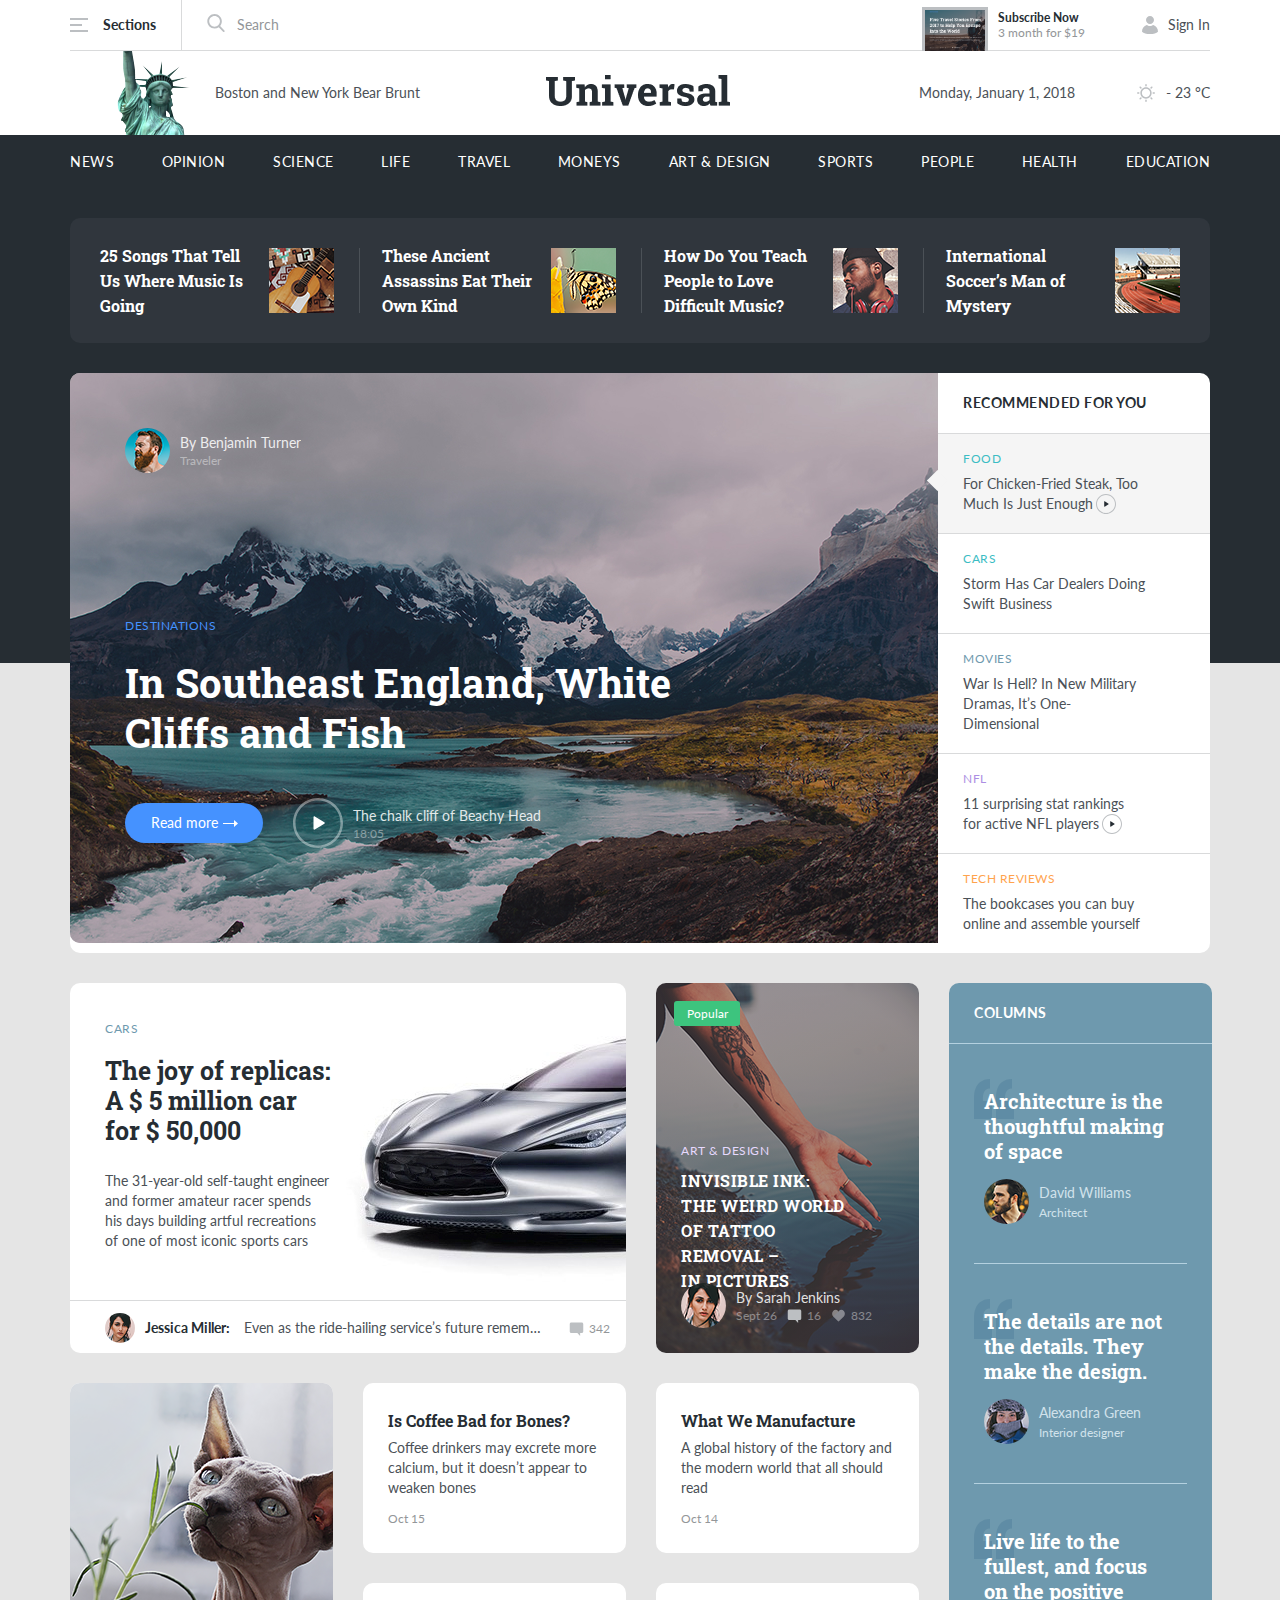
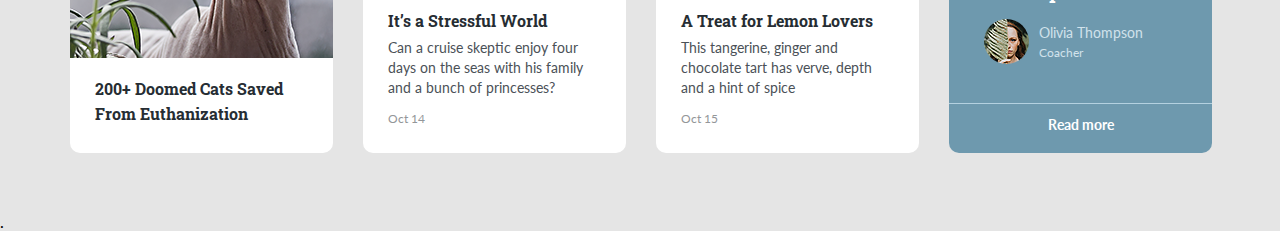
==== commit 671a0f85: "Create: current-news section and responsive" ====
--- a/index.html
+++ b/index.html
@@ -5,6 +5,7 @@
   <meta name="viewport" content="width=device-width, initial-scale=1.0">
   <title>Universal</title>
   <link href="https://fonts.googleapis.com/css2?family=Lato:wght@400;700&family=Roboto+Slab:wght@400;700&display=swap" rel="stylesheet"> 
+  <link rel="stylesheet" href="css/jquery.fancybox.min.css">
   <link rel="stylesheet" href="css/style.css">
 </head>
 <body>
@@ -45,9 +46,9 @@
           <span class="navbar-middle__text">Boston and New York Bear Brunt</span>
         </div>
         <!-- /.navbar-middle__logo -->
-        <div class="navbar-middle__main-logo">
+        <a href="index.html" class="navbar-middle__main-logo">
           <img class="navbar-middle__main-logo" src="img/main-logo.png" alt="Image: Main Logo">
-        </div>
+        </a>
         <!-- /.navbar-middle__title -->
         <div class="navbar-middle__weather">
           <span class="navbar-middle__text navbar-middle__weather-text">Monday, January 1, 2018</span>
@@ -122,19 +123,19 @@
     <div class="hotnews">
       <div class="hotnews-wrapper">
         <div class="hotnew">
-          <span class="hotnew__text">25 Songs That Tell Us Where Music Is Going</span>
+          <a href="#" class="hotnew__text"><span class="hotnew__text">25 Songs That Tell Us Where Music Is Going</span></a>
           <img class="hotnew__img" src="img/hotnew-1.png" alt="Image: Hot New 1">
         </div>
         <div class="hotnew">
-          <span class="hotnew__text">These Ancient Assassins Eat Their Own Kind</span>
+          <a href="#" class="hotnew__text"><span class="hotnew__text">These Ancient Assassins Eat Their Own Kind</span></a>
           <img class="hotnew__img" src="img/hotnew-2.png" alt="Image: Hot New 2">
         </div>
         <div class="hotnew">
-          <span class="hotnew__text">How Do You Teach People to Love Difficult Music?</span>
+          <a href="#" class="hotnew__text"><span class="hotnew__text">How Do You Teach People to Love Difficult Music?</span></a>
           <img class="hotnew__img" src="img/hotnew-3.png" alt="Image: Hot New 3">
         </div>
         <div class="hotnew">
-          <span class="hotnew__text">International Soccer’s Man of Mystery</span>
+          <a href="#" class="hotnew__text"><span class="hotnew__text">International Soccer’s Man of Mystery</span></a>
           <img class="hotnew__img" src="img/hotnew-4.png" alt="Image: Hot New 4">
         </div>
       </div>
@@ -162,9 +163,9 @@
             <img src="img/icons/arrow.svg" alt="Icon: Arrow"> 
           </button>
           <div class="play-wrapper">
-            <button class="play recommended__play">
+            <a data-fancybox href="https://youtu.be/qX-khoqC_io" class="play recommended__play">
               <img src="img/icons/play.svg" alt="Icon: Play">
-            </button>
+            </a>
             <div class="play__description">
               <span class="play__title">The chalk cliff of Beachy Head</span>
               <span class="play__timecode">18:05</span>
@@ -234,12 +235,12 @@
             <img src="img/icons/arrow.svg" alt="Icon: Arrow"> 
           </button>
           <div class="play-wrapper">
-            <button class="play recommended__play">
+            <a data-fancybox href="https://youtu.be/NjF_GZJUEg0"class="play recommended__play">
               <img src="img/icons/play.svg" alt="Icon: Play">
-            </button>
+            </a>
             <div class="play__description">
-              <span class="play__title">The chalk cliff of Beachy Head</span>
-              <span class="play__timecode">18:05</span>
+              <span class="play__title">Top 100 NFL Players of 2020</span>
+              <span class="play__timecode">18:35</span>
             </div>
           </div>
         </div>
@@ -321,7 +322,108 @@
     <!-- /.container -->
   </div>
   <!-- /.recommended --> 
+  <div class="current-news">
+    <div class="container grid-container">
+      <div class="grid__item-1 current-news__card cars">
+        <div class="current-news__main">
+          <span class="current-news__description">Cars</span>
+          <a href="#"><h2 class="current-news__title cars__title">The joy of replicas: A $ 5 million car for $ 50,000</h2></a>
+          <span class="current-news__text">The 31-year-old self-taught engineer and former amateur racer spends his days building artful recreations of one of most iconic sports cars</span>  
+        </div>
+        <div class="current-news__footer">
+          <img src="img/current-avatar-1.png" alt="Image: Avatar" class="cars__avatar">
+          <span class="cars__name">Jessica Miller:</span>
+          <span class="cars__description">Even as the ride-hailing service’s future remem…</span>
+          <img src="img/icons/comment.svg" alt="Icon: Comment" class="cars__icon">
+          <span class="cars__count">342</span>
+        </div>
+      </div>
+      <div class="grid__item-2 current-news__design design">
+        <div class="popular"><span>Popular</span></div>
+        <span class="design__description">Art & Design</span>
+        <a href="#"><h2 class="design__title">Invisible ink: the weird world of tattoo removal – in pictures</h2></a>
+        <div class="design__user">
+          <img src="img/current-avatar-1.png" alt="Image: Avatar" class="design__user-avatar">
+          <div class="design__user-description">
+            <span class="design__user-name">By Sarah Jenkins</span>
+            <div class="design__user-text">
+              <span>Sept 26</span>
+              <img src="img/icons/comment.svg" alt="Icon: Comment" class="design__user-icon">
+              <span>16</span>
+              <img src="img/icons/heart.svg" alt="Icon: Likes" class="design__user-icon">
+              <span>832</span>
+            </div>
+          </div>
+        </div>
+      </div>
+      <div class="grid__item-3 current-news__cats cats">
+        <img src="img/current-3.png" alt="Image: Cat" class="cats__img">
+        <a href="#"><h2 class="cats__title">200+ Doomed Cats Saved From Euthanization</h2></a>
+      </div>
+      <div class="grid__item-4 current-news__card card">
+        <a href="#"><h2 class="card__title">Is Coffee Bad for Bones?</h2></a>
+        <span class="card__text">Coffee drinkers may excrete more calcium, but it doesn’t appear to weaken bones</span>
+        <span class="card__data">Oct 15</span>
+      </div>
+      <div class="grid__item-5 current-news__card card">
+        <a href="#"><h2 class="card__title">What We Manufacture</h2></a>
+        <span class="card__text">A global history of the factory and the modern world that all should read</span>
+        <span class="card__data">Oct 14</span>
+      </div>
+      <div class="grid__item-6 current-news__card card">
+        <a href="#"><h2 class="card__title">It’s a Stressful World</h2></a>
+        <span class="card__text">Can a cruise skeptic enjoy four days on the seas with his family and a bunch of princesses?</span>
+        <span class="card__data">Oct 14</span>
+      </div>
+      <div class="grid__item-7 current-news__card card">
+        <a href="#"><h2 class="card__title">A Treat for Lemon Lovers</h2></a>
+        <span class="card__text">This tangerine, ginger and chocolate tart has verve, depth and a hint of spice</span>
+        <span class="card__data">Oct 15</span>
+      </div>
+      <div class="grid__item-8 current-news__columns columns">
+        <h2 class="columns__title">Columns</h2>
+        <div class="columns__item">
+         <a href="#"> <h2 class="columns__item-title">Architecture is the thoughtful making of space</h2></a>
+          <div class="columns__item-user">
+            <img src="img/current-avatar-2.png" alt="Image: Avatar" class="columns__item-avatar">
+            <div class="columns__item-description">
+              <span class="columns__item-name">David Williams</span>
+              <span class="columns__item-class">Architect</span>
+            </div>
+          </div>
+        </div>
+        <div class="columns__item">
+          <a href="#"><h2 class="columns__item-title">The details are not the details. They make the design.</h2></a>
+          <div class="columns__item-user">
+            <img src="img/current-avatar-3.png" alt="Image: Avatar" class="columns__item-avatar">
+            <div class="columns__item-description">
+              <span class="columns__item-name">Alexandra Green</span>
+              <span class="columns__item-class">Interior designer</span>
+            </div>
+          </div>
+        </div>
+        <div class="columns__item last">
+          <a href="#"><h2 class="columns__item-title">Live life to the fullest, and focus on the positive</h2></a>
+          <div class="columns__item-user">
+            <img src="img/current-avatar-4.png" alt="Image: Avatar" class="columns__item-avatar">
+            <div class="columns__item-description">
+              <span class="columns__item-name">Olivia Thompson</span>
+              <span class="columns__item-class">Coacher</span>
+            </div>
+          </div>
+        </div>
+        <div class="columns__footer">
+          <a href="#" class="columns__link">Read more</a>
+        </div>
+      </div>
+    </div>
+    <!-- /.container -->
+  </div>
+  <!-- /.current-news -->
+  .
+
   <script src="https://ajax.googleapis.com/ajax/libs/jquery/1.11.0/jquery.min.js"></script>
+  <script src="js/jquery.fancybox.min.js"></script>
   <script src="js/main.js"></script>
 </body>
 </html>--- a/css/style.css
+++ b/css/style.css
@@ -1,2 +1,2 @@
-*{box-sizing:border-box}html{height:100%}body{position:relative;height:100%;font-family:'Lato', sans-serif;background-color:#E5E5E5}a{text-decoration:none}button{cursor:pointer}.container{max-width:1140px;margin:auto}/*! normalize.css v8.0.1 | MIT License | github.com/necolas/normalize.css */html{line-height:1.15;-webkit-text-size-adjust:100%}body{margin:0}main{display:block}h1{font-size:2em;margin:0.67em 0}hr{box-sizing:content-box;height:0;overflow:visible}pre{font-family:monospace, monospace;font-size:1em}a{background-color:transparent}abbr[title]{border-bottom:none;text-decoration:underline;text-decoration:underline dotted}b,strong{font-weight:bolder}code,kbd,samp{font-family:monospace, monospace;font-size:1em}small{font-size:80%}sub,sup{font-size:75%;line-height:0;position:relative;vertical-align:baseline}sub{bottom:-0.25em}sup{top:-0.5em}img{border-style:none}button,input,optgroup,select,textarea{font-family:inherit;font-size:100%;line-height:1.15;margin:0}button,input{overflow:visible}button,select{text-transform:none}button,[type="button"],[type="reset"],[type="submit"]{-webkit-appearance:button}button::-moz-focus-inner,[type="button"]::-moz-focus-inner,[type="reset"]::-moz-focus-inner,[type="submit"]::-moz-focus-inner{border-style:none;padding:0}button:-moz-focusring,[type="button"]:-moz-focusring,[type="reset"]:-moz-focusring,[type="submit"]:-moz-focusring{outline:1px dotted ButtonText}fieldset{padding:0.35em 0.75em 0.625em}legend{box-sizing:border-box;color:inherit;display:table;max-width:100%;padding:0;white-space:normal}progress{vertical-align:baseline}textarea{overflow:auto}[type="checkbox"],[type="radio"]{box-sizing:border-box;padding:0}[type="number"]::-webkit-inner-spin-button,[type="number"]::-webkit-outer-spin-button{height:auto}[type="search"]{-webkit-appearance:textfield;outline-offset:-2px}[type="search"]::-webkit-search-decoration{-webkit-appearance:none}::-webkit-file-upload-button{-webkit-appearance:button;font:inherit}details{display:block}summary{display:list-item}template{display:none}[hidden]{display:none}.navbar{position:fixed;top:0;left:0;width:100%;z-index:99;background-color:#fff}.navbar-top{display:flex;align-items:center;justify-content:space-between;border-bottom:1px solid #D9DADB}.navbar-top__title{color:#262D33;font-weight:bold;font-size:14px;line-height:20px;margin-left:15px}.navbar-top__search{border:none;outline:none;font-size:14px;line-height:20px}.navbar-top__search::placeholder{color:#939699}.navbar-middle{display:flex;align-items:center;justify-content:space-between}.navbar-middle__logo{display:flex;align-items:center;padding-left:30px}.navbar-middle__main-logo{margin-left:-32px}.navbar-middle__img{margin-right:15px}.navbar-middle__text{color:#4B5157;font-size:14px;line-height:20px}.navbar-middle__weather{display:flex;align-items:center}.navbar-middle__weather-text{margin-right:61px}.navbar-middle__icon{margin-right:10px}.navbar-bottom{padding-top:17px;padding-bottom:18px;background-color:#262D33}.navbar-menu{display:flex;align-items:center;justify-content:space-between;list-style-type:none;margin:0;padding:0}.navbar-menu__link{color:#fff;font-size:14px;line-height:20px;letter-spacing:0.5px;text-transform:uppercase}.navbar-menu__link:hover{text-decoration:underline}.menu{display:flex;align-items:center;justify-content:space-between;padding:15px 25px 15px 0;border-right:1px solid #D9DADB}.menu-burger{position:relative;display:flex;width:18px;height:14px;padding:0;align-items:flex-start;justify-content:space-between;flex-direction:column;border:none;background-color:#fff;outline:none;cursor:pointer}.menu-burger__line{position:absolute;width:12px;height:2px;left:0;top:6px;background-color:#BCBFC2}.menu-burger__line::after{position:absolute;content:'';width:18px;height:2px;background-color:#BCBFC2;top:-6px;left:0;transition:all 0.3s ease 0s}.menu-burger__line::before{position:absolute;content:'';width:18px;height:2px;background-color:#BCBFC2;top:6px;left:0;transition:all 0.3s ease 0s}.active-burger .menu-burger__line{background-color:inherit}.active-burger .menu-burger__line::after{transform:rotate(45deg);top:0}.active-burger .menu-burger__line::before{transform:rotate(-45deg);top:0}.search{display:flex;align-items:center;margin-right:auto;margin-left:25px}.search__button{outline:none;border:none;background-color:#fff;padding:0;margin-right:10px}.subscribe{display:flex;align-items:center;justify-content:space-between;margin-right:57px}.subscribe__img{width:66px;height:44px;object-fit:cover;border-left:3px solid #BCBFC2;border-top:3px solid #BCBFC2;border-right:3px solid #BCBFC2;margin-right:10px;margin-bottom:-7px}.subscribe__description{display:flex;flex-direction:column}.subscribe__title{color:#262D33;font-weight:bold;font-size:12px;line-height:15px}.subscribe__text{color:#939699;font-size:12px;line-height:15px}.user{display:flex;align-items:center}.user__avatar{margin-right:10px}.user__link{color:#4B5157;font-size:14px;line-height:20px;cursor:pointer}.mobile-menu{position:fixed;top:50px;left:-100%;z-index:99;width:35%;height:100%;overflow:auto;display:flex;flex-direction:column;align-items:center;background-color:#262D33;transition:all 0.3s ease 0s}.mobile-menu__text{color:#fff;margin-bottom:5px;font-size:14px;line-height:20px}.mobile-menu__text:last-child{margin-bottom:0}.mobile-menu__wrapper{display:flex;flex-direction:column;align-items:center;padding-top:10px;padding-bottom:20px}.mobile-menu__icon{fill:#fff;margin-right:3px}.mobile-menu__search{display:flex;align-items:center;margin:auto;margin-top:0;margin-bottom:20px;width:250px}.mobile-menu__list{display:flex;flex-direction:column;align-items:center;list-style-type:none;margin:0;padding:0;padding-bottom:30px}.mobile-menu__item{margin-bottom:15px}.mobile-menu__link{color:#fff;font-size:14px;line-height:20px;letter-spacing:0.5px;text-transform:uppercase}.mobile-menu__button{background-color:inherit}.mobile-menu__button img{width:20px;height:20px}.mobile-menu__input{width:100%;border:1px solid #BCBFC2;border-radius:4px;background-color:inherit;color:#BCBFC2;padding:5px 7px;outline:none;font-size:14px;line-height:20px}.mobile-menu__input:placeholder{color:#939699}.mobile-menu__subscribe{display:flex;flex-direction:column;align-items:center;margin-right:0;padding-bottom:300px}.mobile-menu__subscribe .subscribe__img{margin-right:0;margin-bottom:10px;border-bottom:3px solid #BCBFC2}.mobile-menu__subscribe .subscribe__text,.mobile-menu__subscribe .subscribe__title{margin-bottom:3px;color:#fff}.mobile-menu__subscribe .subscribe__description{display:flex;flex-direction:column;align-items:center}.degree{display:flex;flex-direction:row;align-items:center}.active-menu{left:0}.overlay{width:100%;height:475px;background-color:#262D33;margin-top:188px}.hotnews{padding-top:30px;margin-bottom:30px}.hotnews-wrapper{max-width:1140px;margin:auto;border-radius:10px;background-color:#30363D;display:flex;align-items:center;justify-content:space-between;padding:25px 30px}.hotnew{display:flex;align-items:center}.hotnew:last-child .hotnew__img{border-right:none;padding-right:0}.hotnew__text{width:154px;font-family:'Roboto Slab';font-weight:bold;font-size:16px;line-height:25px;color:#fff;margin-right:15px}.hotnew__img{display:block;padding-right:25px;border-right:1px solid #4B5157}.cube{display:none}.recommended{margin-top:-290px;margin-bottom:30px}.recommended-wrapper{background-color:#fff;border-radius:10px;display:flex}.recommended__img{border-radius:10px 0 0 10px;width:100%;height:100%;object-fit:cover}.recommended__use{display:none;position:relative;width:870px;height:570px;border-radius:10px 0 0 10px;background:linear-gradient(0deg, rgba(64,48,61,0.35), rgba(64,48,61,0.35))}.recommended__use-title{position:absolute;z-index:5;top:285px;left:55px;color:#fff;font-family:Roboto Slab;font-weight:bold;font-size:40px;line-height:50px;max-width:585px}.recommended__right{display:flex;flex-direction:column;width:272px}.recommended__title{width:100%;display:flex;align-items:center;padding:20px 25px}.recommended__title h2{margin:0;padding:0;font-size:14px;line-height:20px;letter-spacing:0.5px;text-transform:uppercase;color:#262D33}.recommended__user{position:absolute;top:55px;left:55px;display:flex;align-items:center;justify-content:space-between;z-index:5}.recommended__text{display:flex;flex-direction:column}.recommended__name{font-size:14px;line-height:20px;color:#fff;mix-blend-mode:normal;opacity:0.85}.recommended__class{font-size:12px;line-height:15px;color:#fff;opacity:0.4}.recommended__avatar{width:45px;height:45px;border-radius:50%;margin-right:10px;object-fit:cover}.recommended__description{position:absolute;z-index:5;top:245px;left:55px;color:#4592FF;letter-spacing:0.5px;text-transform:uppercase;font-size:12px;line-height:15px}.recommended__buttons{position:absolute;z-index:5;top:425px;left:55px;display:flex;align-items:center;justify-content:space-between}.recommended__button{margin-right:30px}.recommended__play{margin-right:10px}.play{border:none;outline:none;border-radius:50%;width:50px;height:50px;display:flex;align-items:center;justify-content:space-between;background-color:inherit;padding:0}.play-wrapper{display:flex;align-items:center;justify-content:space-between}.play img{display:block;width:100%;height:100%;object-fit:cover}.play__description{display:flex;flex-direction:column}.play__title{font-size:14px;line-height:20px;color:#fff;mix-blend-mode:normal;opacity:0.85}.play__timecode{font-size:12px;line-height:15px;color:#fff;mix-blend-mode:normal;opacity:0.4}.tab-active{display:block}.button{background-color:#4592FF;border:none;outline:none;width:138px;height:40px;display:flex;align-items:center;justify-content:center;border-radius:20px}.button span{font-size:14px;line-height:20px;color:#fff;margin-right:5px;display:block}.button img{display:block}.recommendation{width:100%;position:relative;padding:17px 25px 19px 25px;border-top:1px solid #D9DADB}.recommendation__title{margin-bottom:8px;color:#3BBDC4;font-size:12px;line-height:15px;letter-spacing:0.5px;text-transform:uppercase}.recommendation__text{width:182px}.recommendation__text span{color:#4B5157;font-size:14px;line-height:20px}.recommendation__text img{position:absolute;margin-left:3px}.recommendation:nth-child(3) .recommendation__title{color:#6E99AE}.recommendation:nth-child(4) .recommendation__title{color:#AC8EE3}.recommendation:nth-child(5) .recommendation__title{color:#FFA34D}.recommendation:nth-child(6) .recommendation__title{color:#3DC47E}.active{background-color:#f5f5f5}.active .cube{display:block;position:absolute;left:-8px;top:39px;transform:rotate(45deg);background-color:#f5f5f5;width:15px;height:15px}@media screen and (max-width: 1200px){.container{max-width:920px}.hotnews-wrapper{max-width:920px}.hotnew__text{width:100px;line-height:20px;font-size:14px}.mobile-menu{width:45%}.navbar-middle__main-logo{margin-left:-55px}.navbar-middle__logo{padding-left:20px}.navbar-middle__img{margin-right:10px}.recommended{margin-top:-269px}.recommended__title{padding-top:16px;padding-bottom:16px}.recommendation{padding-top:17px;padding-bottom:17px}}@media screen and (max-width: 992px){.container{max-width:725px}.hotnews-wrapper{max-width:725px;flex-wrap:wrap}.hotnew{margin-bottom:15px}.hotnew:nth-child(2) .hotnew__img{border-right:none;padding-right:0}.hotnew:nth-child(3),.hotnew:nth-child(4){margin-bottom:0}.hotnew__text{width:230px;line-height:25px;font-size:16px}.navbar-middle__logo{padding-left:15px}.navbar-middle__main-logo{margin-left:-35px}.navbar-middle__text{display:none}.navbar-middle__img{margin-right:0}.navbar-middle__degree{display:block}.navbar-menu__link{letter-spacing:-0.5px}.subscribe{margin-right:40px}.mobile-menu{width:60%}.recommended{margin-top:-220px}.recommended__use-title{top:265px;left:35px;font-size:35px;line-height:45px;max-width:425px}.recommended__buttons{flex-direction:column;align-items:flex-start;left:35px}.recommended__button{margin-right:0;margin-bottom:15px}.recommended__user{top:35px;left:35px}.recommended__description{left:35px;top:225px}}@media screen and (max-width: 767px){.container{max-width:700px;width:92%}.hotnews-wrapper{max-width:700px;width:92%}.hotnew__text{width:200px}.navbar-bottom{display:none}.subscribe{display:none}.overlay{margin-top:134px}.recommended__right{width:220px}.recommended__description{top:160px}.recommended__use-title{top:190px;max-width:350px}}@media screen and (max-width: 720px){.hotnew__text{width:185px}.recommended{margin-top:-202px}}@media screen and (max-width: 690px){.hotnew__text{width:170px}}@media screen and (max-width: 660px){.hotnew__img{padding-right:15px}.hotnew__text{width:145px}.recommended__use-title{max-width:300px}}@media screen and (max-width: 590px){.hotnew__text{width:130px}.recommended{margin-top:-179px}.recommended__use-title{max-width:275px}}@media screen and (max-width: 576px){body.lock{overflow:hidden}.container{max-width:500px;width:90%}.navbar-middle{justify-content:center;padding-top:15px;padding-bottom:15px}.navbar-middle__main-logo{margin-left:0}.navbar-middle__logo{display:none}.navbar-middle__weather{display:none}.search{display:none}.mobile-menu{width:100%}.active-menu{left:0}.overlay{margin-top:123px}.hotnews-wrapper{max-width:500px;width:90%;flex-wrap:wrap}.hotnew{width:100%}.hotnew:nth-child(3){margin-bottom:15px}.hotnew__text{margin-right:0;width:82%}.hotnew__img{padding-right:0;border-right:0;order:-1;margin-right:15px}.recommended{margin-top:-60px}.recommended__right{width:140px}.recommended__title{padding-left:10px;padding-right:10px}.recommended__use-title{font-size:32px;max-width:260px}.recommendation__text{width:140px}.recommendation__text span{display:none}.recommendation__text img{display:none}.active .cube{top:22px}}@media screen and (max-width: 460px){.recommended-wrapper{flex-direction:column}.recommended__use{width:100%;height:450px;border-radius:0 0 10px 10px}.recommended__use-title{top:155px;left:20px;font-size:27px}.recommended__img{border-radius:0 0 10px 10px}.recommended__right{order:-1;width:100%}.recommended__user{top:20px;left:20px}.recommended__description{top:130px;left:20px}.recommended__buttons{top:335px;left:20px}.recommendation{display:flex;align-items:center;justify-content:center;width:20%;padding-top:20px;padding-bottom:30px;border-right:1px solid #D9DADB}.recommendation:last-child{border-right:none}.recommendation-wrapper{display:flex}.recommendation__title{transform:rotate(-90deg);margin-bottom:0}.active .cube{display:none}}@media screen and (max-width: 370px){.recommended{margin-top:-30px}}
+*{box-sizing:border-box}html{height:100%}body{position:relative;height:100%;font-family:'Lato', sans-serif;background-color:#E5E5E5}a{text-decoration:none}button{cursor:pointer}.container{max-width:1140px;margin:auto}/*! normalize.css v8.0.1 | MIT License | github.com/necolas/normalize.css */html{line-height:1.15;-webkit-text-size-adjust:100%}body{margin:0}main{display:block}h1{font-size:2em;margin:0.67em 0}hr{box-sizing:content-box;height:0;overflow:visible}pre{font-family:monospace, monospace;font-size:1em}a{background-color:transparent}abbr[title]{border-bottom:none;text-decoration:underline;text-decoration:underline dotted}b,strong{font-weight:bolder}code,kbd,samp{font-family:monospace, monospace;font-size:1em}small{font-size:80%}sub,sup{font-size:75%;line-height:0;position:relative;vertical-align:baseline}sub{bottom:-0.25em}sup{top:-0.5em}img{border-style:none}button,input,optgroup,select,textarea{font-family:inherit;font-size:100%;line-height:1.15;margin:0}button,input{overflow:visible}button,select{text-transform:none}button,[type="button"],[type="reset"],[type="submit"]{-webkit-appearance:button}button::-moz-focus-inner,[type="button"]::-moz-focus-inner,[type="reset"]::-moz-focus-inner,[type="submit"]::-moz-focus-inner{border-style:none;padding:0}button:-moz-focusring,[type="button"]:-moz-focusring,[type="reset"]:-moz-focusring,[type="submit"]:-moz-focusring{outline:1px dotted ButtonText}fieldset{padding:0.35em 0.75em 0.625em}legend{box-sizing:border-box;color:inherit;display:table;max-width:100%;padding:0;white-space:normal}progress{vertical-align:baseline}textarea{overflow:auto}[type="checkbox"],[type="radio"]{box-sizing:border-box;padding:0}[type="number"]::-webkit-inner-spin-button,[type="number"]::-webkit-outer-spin-button{height:auto}[type="search"]{-webkit-appearance:textfield;outline-offset:-2px}[type="search"]::-webkit-search-decoration{-webkit-appearance:none}::-webkit-file-upload-button{-webkit-appearance:button;font:inherit}details{display:block}summary{display:list-item}template{display:none}[hidden]{display:none}.navbar{position:fixed;top:0;left:0;width:100%;z-index:99;background-color:#fff}.navbar-top{display:flex;align-items:center;justify-content:space-between;border-bottom:1px solid #D9DADB}.navbar-top__title{color:#262D33;font-weight:bold;font-size:14px;line-height:20px;margin-left:15px}.navbar-top__search{border:none;outline:none;font-size:14px;line-height:20px}.navbar-top__search::placeholder{color:#939699}.navbar-middle{display:flex;align-items:center;justify-content:space-between}.navbar-middle__logo{display:flex;align-items:center;padding-left:30px}.navbar-middle__main-logo{margin-left:-32px}.navbar-middle__img{margin-right:15px}.navbar-middle__text{color:#4B5157;font-size:14px;line-height:20px}.navbar-middle__weather{display:flex;align-items:center}.navbar-middle__weather-text{margin-right:61px}.navbar-middle__icon{margin-right:10px}.navbar-bottom{padding-top:17px;padding-bottom:18px;background-color:#262D33}.navbar-menu{display:flex;align-items:center;justify-content:space-between;list-style-type:none;margin:0;padding:0}.navbar-menu__link{color:#fff;font-size:14px;line-height:20px;letter-spacing:0.5px;text-transform:uppercase}.navbar-menu__link:hover{text-decoration:underline}.menu{display:flex;align-items:center;justify-content:space-between;padding:15px 25px 15px 0;border-right:1px solid #D9DADB}.menu-burger{position:relative;display:flex;width:18px;height:14px;padding:0;align-items:flex-start;justify-content:space-between;flex-direction:column;border:none;background-color:#fff;outline:none;cursor:pointer}.menu-burger__line{position:absolute;width:12px;height:2px;left:0;top:6px;background-color:#BCBFC2}.menu-burger__line::after{position:absolute;content:'';width:18px;height:2px;background-color:#BCBFC2;top:-6px;left:0;transition:all 0.3s ease 0s}.menu-burger__line::before{position:absolute;content:'';width:18px;height:2px;background-color:#BCBFC2;top:6px;left:0;transition:all 0.3s ease 0s}.active-burger .menu-burger__line{background-color:inherit}.active-burger .menu-burger__line::after{transform:rotate(45deg);top:0}.active-burger .menu-burger__line::before{transform:rotate(-45deg);top:0}.search{display:flex;align-items:center;margin-right:auto;margin-left:25px}.search__button{outline:none;border:none;background-color:#fff;padding:0;margin-right:10px}.subscribe{display:flex;align-items:center;justify-content:space-between;margin-right:57px}.subscribe__img{width:66px;height:44px;object-fit:cover;border-left:3px solid #BCBFC2;border-top:3px solid #BCBFC2;border-right:3px solid #BCBFC2;margin-right:10px;margin-bottom:-7px}.subscribe__description{display:flex;flex-direction:column}.subscribe__title{color:#262D33;font-weight:bold;font-size:12px;line-height:15px}.subscribe__text{color:#939699;font-size:12px;line-height:15px}.user{display:flex;align-items:center}.user__avatar{margin-right:10px}.user__link{color:#4B5157;font-size:14px;line-height:20px;cursor:pointer}.mobile-menu{position:fixed;top:50px;left:-100%;z-index:99;width:35%;height:100%;overflow:auto;display:flex;flex-direction:column;align-items:center;background-color:#262D33;transition:all 0.3s ease 0s}.mobile-menu__text{color:#fff;margin-bottom:5px;font-size:14px;line-height:20px}.mobile-menu__text:last-child{margin-bottom:0}.mobile-menu__wrapper{display:flex;flex-direction:column;align-items:center;padding-top:10px;padding-bottom:20px}.mobile-menu__icon{fill:#fff;margin-right:3px}.mobile-menu__search{display:flex;align-items:center;margin:auto;margin-top:0;margin-bottom:20px;width:250px}.mobile-menu__list{display:flex;flex-direction:column;align-items:center;list-style-type:none;margin:0;padding:0;padding-bottom:30px}.mobile-menu__item{margin-bottom:15px}.mobile-menu__link{color:#fff;font-size:14px;line-height:20px;letter-spacing:0.5px;text-transform:uppercase}.mobile-menu__button{background-color:inherit}.mobile-menu__button img{width:20px;height:20px}.mobile-menu__input{width:100%;border:1px solid #BCBFC2;border-radius:4px;background-color:inherit;color:#BCBFC2;padding:5px 7px;outline:none;font-size:14px;line-height:20px}.mobile-menu__input:placeholder{color:#939699}.mobile-menu__subscribe{display:flex;flex-direction:column;align-items:center;margin-right:0;padding-bottom:300px}.mobile-menu__subscribe .subscribe__img{margin-right:0;margin-bottom:10px;border-bottom:3px solid #BCBFC2}.mobile-menu__subscribe .subscribe__text,.mobile-menu__subscribe .subscribe__title{margin-bottom:3px;color:#fff}.mobile-menu__subscribe .subscribe__description{display:flex;flex-direction:column;align-items:center}.degree{display:flex;flex-direction:row;align-items:center}.active-menu{left:0}.overlay{width:100%;height:475px;background-color:#262D33;margin-top:188px}.hotnews{padding-top:30px;margin-bottom:30px}.hotnews-wrapper{max-width:1140px;margin:auto;border-radius:10px;background-color:#30363D;display:flex;align-items:center;justify-content:space-between;padding:25px 30px}.hotnew{display:flex;align-items:center}.hotnew:last-child .hotnew__img{border-right:none;padding-right:0}.hotnew__text{width:154px;font-family:'Roboto Slab';font-weight:bold;font-size:16px;line-height:25px;color:#fff;margin-right:15px}.hotnew__img{display:block;padding-right:25px;border-right:1px solid #4B5157}.cube{display:none}.recommended{margin-top:-290px;margin-bottom:30px}.recommended-wrapper{background-color:#fff;border-radius:10px;display:flex}.recommended__img{border-radius:10px 0 0 10px;width:100%;height:100%;object-fit:cover}.recommended__use{display:none;position:relative;width:870px;height:570px;border-radius:10px 0 0 10px;background:linear-gradient(0deg, rgba(64,48,61,0.35), rgba(64,48,61,0.35))}.recommended__use-title{position:absolute;z-index:5;top:285px;left:55px;color:#fff;font-family:Roboto Slab;font-weight:bold;font-size:40px;line-height:50px;max-width:585px}.recommended__right{display:flex;flex-direction:column;width:272px}.recommended__title{width:100%;display:flex;align-items:center;padding:20px 25px}.recommended__title h2{margin:0;padding:0;font-size:14px;line-height:20px;letter-spacing:0.5px;text-transform:uppercase;color:#262D33}.recommended__user{position:absolute;top:55px;left:55px;display:flex;align-items:center;justify-content:space-between;z-index:5}.recommended__text{display:flex;flex-direction:column}.recommended__name{font-size:14px;line-height:20px;color:#fff;mix-blend-mode:normal;opacity:0.85}.recommended__class{font-size:12px;line-height:15px;color:#fff;opacity:0.4}.recommended__avatar{width:45px;height:45px;border-radius:50%;margin-right:10px;object-fit:cover}.recommended__description{position:absolute;z-index:5;top:245px;left:55px;color:#4592FF;letter-spacing:0.5px;text-transform:uppercase;font-size:12px;line-height:15px}.recommended__buttons{position:absolute;z-index:5;top:425px;left:55px;display:flex;align-items:center;justify-content:space-between}.recommended__button{margin-right:30px}.recommended__play{margin-right:10px}.play{border:none;outline:none;border-radius:50%;width:50px;height:50px;display:flex;align-items:center;justify-content:space-between;background-color:inherit;padding:0}.play-wrapper{display:flex;align-items:center;justify-content:space-between}.play img{display:block;width:100%;height:100%;object-fit:cover}.play__description{display:flex;flex-direction:column}.play__title{font-size:14px;line-height:20px;color:#fff;mix-blend-mode:normal;opacity:0.85}.play__timecode{font-size:12px;line-height:15px;color:#fff;mix-blend-mode:normal;opacity:0.4}.tab-active{display:block}.button{background-color:#4592FF;border:none;outline:none;width:138px;height:40px;display:flex;align-items:center;justify-content:center;border-radius:20px}.button span{font-size:14px;line-height:20px;color:#fff;margin-right:5px;display:block}.button img{display:block}.recommendation{width:100%;position:relative;padding:17px 25px 19px 25px;border-top:1px solid #D9DADB}.recommendation__title{margin-bottom:8px;color:#3BBDC4;font-size:12px;line-height:15px;letter-spacing:0.5px;text-transform:uppercase}.recommendation__text{width:182px}.recommendation__text span{color:#4B5157;font-size:14px;line-height:20px}.recommendation__text img{position:absolute;margin-left:3px}.recommendation:nth-child(3) .recommendation__title{color:#6E99AE}.recommendation:nth-child(4) .recommendation__title{color:#AC8EE3}.recommendation:nth-child(5) .recommendation__title{color:#FFA34D}.recommendation:nth-child(6) .recommendation__title{color:#3DC47E}.active{background-color:#f5f5f5}.active .cube{display:block;position:absolute;left:-8px;top:39px;transform:rotate(45deg);background-color:#f5f5f5;width:15px;height:15px}.grid-container{display:grid;grid-template-columns:repeat(4, 263px);grid-template-rows:repeat(4, 170px);grid-template-areas:"item-1 item-1 item-2 item-8" "item-1 item-1 item-2 item-8" "item-3 item-4 item-5 item-8" "item-3 item-6 item-7 item-8";grid-gap:30px}.grid__item-1{grid-area:item-1;background-image:url(../img/current-2.png);background-repeat:no-repeat;background-position:100% 15px}.grid__item-2{grid-area:item-2;background:linear-gradient(0deg, rgba(64,48,61,0.35), rgba(64,48,61,0.35)),url(../img/current-1.png);background-repeat:no-repeat;background-size:cover}.grid__item-3{grid-area:item-3}.grid__item-4{grid-area:item-4}.grid__item-5{grid-area:item-5}.grid__item-6{grid-area:item-6}.grid__item-7{grid-area:item-7}.grid__item-8{grid-area:item-8;background-color:#6E99AE}.grid__item-1,.grid__item-2,.grid__item-3,.grid__item-4,.grid__item-5,.grid__item-6,.grid__item-7,.grid__item-8{border-radius:10px}.grid__item-1,.grid__item-3,.grid__item-4,.grid__item-5,.grid__item-6,.grid__item-7{background-color:#fff}.current-news{margin-bottom:60px}.current-news__main{width:100%;border-bottom:1px solid #D9DADB;padding-left:35px;padding-top:35px;padding-bottom:49px}.current-news__description{font-size:12px;line-height:15px;letter-spacing:0.5px;text-transform:uppercase;color:#6E99AE}.current-news__text{display:block;width:228px;font-size:14px;line-height:20px;color:#4B5157}.current-news__footer{display:flex;align-items:center;padding:12px 0 12px 35px}.cars__title{width:238px;font-family:'Roboto Slab';font-weight:bold;font-size:25px;line-height:30px;color:#262D33;margin-top:20px;margin-bottom:25px}.cars__avatar{border-radius:50%;width:30px;height:30px;margin-right:10px}.cars__name{width:94px;color:#262D33;font-weight:bold;font-size:14px;line-height:20px;margin-right:5px}.cars__description{width:310px;margin-right:15px;font-size:14px;line-height:20px;color:#4B5157}.cars__icon{margin-right:5px}.cars__count{font-size:12px;line-height:15px;color:#939699}.design{position:relative}.design__description{position:absolute;left:25px;top:160px;font-size:12px;line-height:15px;letter-spacing:0.5px;text-transform:uppercase;color:#E7D9FF}.design__title{margin:0;padding:0;position:absolute;left:25px;top:185px;font-family:'Roboto Slab';font-weight:bold;font-size:16px;line-height:25px;letter-spacing:0.5px;text-transform:uppercase;color:#fff;width:167px}.design__user{position:absolute;left:25px;top:300px;display:flex;align-items:center}.design__user-avatar{border-radius:50%;width:45px;height:45px;margin-right:10px}.design__user-description{display:flex;flex-direction:column}.design__user-name{font-size:14px;line-height:20px;color:#fff;mix-blend-mode:normal;opacity:0.85}.design__user-text{display:flex;align-items:center}.design__user-text span{font-size:12px;line-height:15px;color:#fff;mix-blend-mode:normal;opacity:0.4}.design__user-icon{margin-left:10px;margin-right:5px}.popular{position:absolute;top:18px;left:18px;display:flex;align-items:center;justify-content:center;width:66px;height:25px;background:#3DC47E;border-radius:3px}.popular span{color:#fff;font-size:12px;line-height:15px}.cats__img{border-radius:10px 10px 0 0;margin-bottom:15px;width:100%;height:275px;object-fit:cover}.cats__title{margin:0;padding:0;color:#262D33;font-family:'Roboto Slab';font-weight:bold;font-size:16px;line-height:25px;padding-left:25px;padding-right:25px}.card{padding:25px 25px 30px 25px}.card__title{margin:0;padding:0;color:#262D33;font-family:'Roboto Slab';font-weight:bold;font-size:16px;line-height:25px;margin-bottom:5px}.card__text{display:block;margin-bottom:10px;color:#4B5157;font-size:14px;line-height:20px}.card__data{font-size:12px;line-height:15px;color:#939699}.columns__title{margin:0;padding:20px 25px;width:100%;border-bottom:1px solid #B4D1E0;font-size:14px;line-height:20px;letter-spacing:0.5px;text-transform:uppercase;color:#fff}.columns__item{margin-top:35px;margin-left:25px;margin-right:25px;position:relative;padding-left:10px;padding-top:10px;padding-bottom:39px;border-bottom:1px solid #B4D1E0}.columns__item::before{content:'';position:absolute;left:0;top:0;background-image:url(/img/icons/quote.svg);background-repeat:no-repeat;width:40px;height:40px;opacity:0.75}.columns__item:last-child{border-bottom:none}.columns__item-title{position:absolute;margin:0;padding:0;font-family:'Roboto Slab';font-weight:bold;color:#fff;font-size:20px;line-height:25px}.columns__item-user{margin-top:90px;display:flex;align-items:center}.columns__item-avatar{border-radius:50%;width:45px;height:45px;margin-right:10px}.columns__item-description{display:flex;flex-direction:column}.columns__item-name{font-size:14px;line-height:20px;color:#D1E2EB;margin-bottom:2px}.columns__item-class{font-size:12px;line-height:15px;color:#D1E2EB}.columns__footer{display:flex;align-items:center;justify-content:center;width:100%;padding-top:11px;border-top:1px solid #B4D1E0}.columns__footer a{font-size:14px;line-height:20px;color:#fff;font-weight:bold}.last{border-bottom:none}@media screen and (max-width: 1200px){.container{max-width:920px}.hotnews-wrapper{max-width:920px}.hotnew__text{width:100px;line-height:20px;font-size:14px}.mobile-menu{width:45%}.navbar-middle__main-logo{margin-left:0}.navbar-middle__logo{padding-left:20px}.navbar-middle__img{margin-right:10px}.recommended{margin-top:-269px}.recommended__title{padding-top:16px;padding-bottom:16px}.recommendation{padding-top:17px;padding-bottom:17px}.grid-container{grid-template-columns:263px 263px 334px;grid-template-rows:repeat(5, 170px);grid-template-areas:"item-1 item-1  item-8" "item-1 item-1 item-8" "item-2 item-3 item-8" "item-2 item-3 item-8" "item-4 item-5 item-6"}.grid__item-7{display:none}}@media screen and (max-width: 992px){.container{max-width:725px}.hotnews-wrapper{max-width:725px;flex-wrap:wrap}.hotnew{margin-bottom:15px}.hotnew:nth-child(2) .hotnew__img{border-right:none;padding-right:0}.hotnew:nth-child(3),.hotnew:nth-child(4){margin-bottom:0}.hotnew__text{width:230px;line-height:25px;font-size:16px}.navbar-middle__logo{padding-left:15px}.navbar-middle__main-logo{margin-left:-35px}.navbar-middle__text{display:none}.navbar-middle__img{margin-right:0}.navbar-middle__degree{display:block}.navbar-menu__link{letter-spacing:-0.5px}.subscribe{margin-right:40px}.mobile-menu{width:60%}.recommended{margin-top:-220px}.recommended__use-title{top:265px;left:35px;font-size:35px;line-height:45px;max-width:425px}.recommended__buttons{flex-direction:column;align-items:flex-start;left:35px}.recommended__button{margin-right:0;margin-bottom:15px}.recommended__user{top:35px;left:35px}.recommended__description{left:35px;top:225px}.grid-container{grid-template-columns:1fr 1fr;grid-template-rows:repeat(8, 170px);grid-template-areas:"item-1 item-1" "item-1 item-1" "item-2 item-8" "item-2 item-8" "item-3 item-8" "item-3 item-8"  "item-4 item-5"  "item-6 item-7"}.grid__item-7{display:block}}@media screen and (max-width: 767px){.container{max-width:700px;width:92%}.hotnews-wrapper{max-width:700px;width:92%}.hotnew__text{width:200px}.navbar-bottom{display:none}.subscribe{display:none}.overlay{margin-top:134px}.recommended__right{width:220px}.recommended__description{top:160px}.recommended__use-title{top:190px;max-width:350px}.grid-container{grid-template-rows:repeat(8, 180px);grid-template-areas:"item-1 item-1" "item-1 item-1" "item-2 item-8" "item-2 item-8" "item-3 item-8" "item-3 item-8"  "item-4 item-5"  "item-6 item-7";grid-gap:15px}}@media screen and (max-width: 720px){.hotnew__text{width:185px}.recommended{margin-top:-202px}}@media screen and (max-width: 690px){.hotnew__text{width:170px}}@media screen and (max-width: 660px){.hotnew__img{padding-right:15px}.hotnew__text{width:145px}.recommended__use-title{max-width:300px}}@media screen and (max-width: 590px){.hotnew__text{width:130px}.recommended{margin-top:-179px}.recommended__use-title{max-width:275px}}@media screen and (max-width: 576px){body.lock{overflow:hidden}.container{max-width:500px;width:90%}.navbar-middle{justify-content:center;padding-top:15px;padding-bottom:15px}.navbar-middle__main-logo{margin-left:0}.navbar-middle__logo{display:none}.navbar-middle__weather{display:none}.search{display:none}.mobile-menu{width:100%}.active-menu{left:0}.overlay{margin-top:123px}.hotnews-wrapper{max-width:500px;width:90%;flex-wrap:wrap}.hotnew{width:100%}.hotnew:nth-child(3){margin-bottom:15px}.hotnew__text{margin-right:0;width:82%}.hotnew__img{padding-right:0;border-right:0;order:-1;margin-right:15px}.recommended{margin-top:-60px}.recommended__right{width:140px}.recommended__title{padding-left:10px;padding-right:10px}.recommended__use-title{font-size:32px;max-width:260px}.recommendation__text{width:140px}.recommendation__text span{display:none}.recommendation__text img{display:none}.active .cube{top:22px}.grid-container{grid-template-rows:repeat(8, 180px);grid-template-areas:"item-8 item-8" "item-8 item-8" "item-8 item-8" "item-8 item-8"  "item-2 item-3"  "item-2 item-3" "item-4 item-5" "item-6 item-7"}.grid__item-1{display:none}}@media screen and (max-width: 510px){.grid-container{grid-template-columns:1fr;grid-template-rows:repeat(12, 180px);grid-template-areas:"item-8" "item-8" "item-8" "item-8"  "item-2"  "item-2" "item-3" "item-3" "item-4" "item-5" "item-6" "item-7"}}@media screen and (max-width: 460px){.recommended-wrapper{flex-direction:column}.recommended__use{width:100%;height:450px;border-radius:0 0 10px 10px}.recommended__use-title{top:155px;left:20px;font-size:27px}.recommended__img{border-radius:0 0 10px 10px}.recommended__right{order:-1;width:100%}.recommended__user{top:20px;left:20px}.recommended__description{top:130px;left:20px}.recommended__buttons{top:335px;left:20px}.recommendation{display:flex;align-items:center;justify-content:center;width:20%;padding-top:20px;padding-bottom:30px;border-right:1px solid #D9DADB}.recommendation:last-child{border-right:none}.recommendation-wrapper{display:flex}.recommendation__title{transform:rotate(-90deg);margin-bottom:0}.active .cube{display:none}}@media screen and (max-width: 370px){.recommended{margin-top:-30px}}
 /*# sourceMappingURL=style.css.map */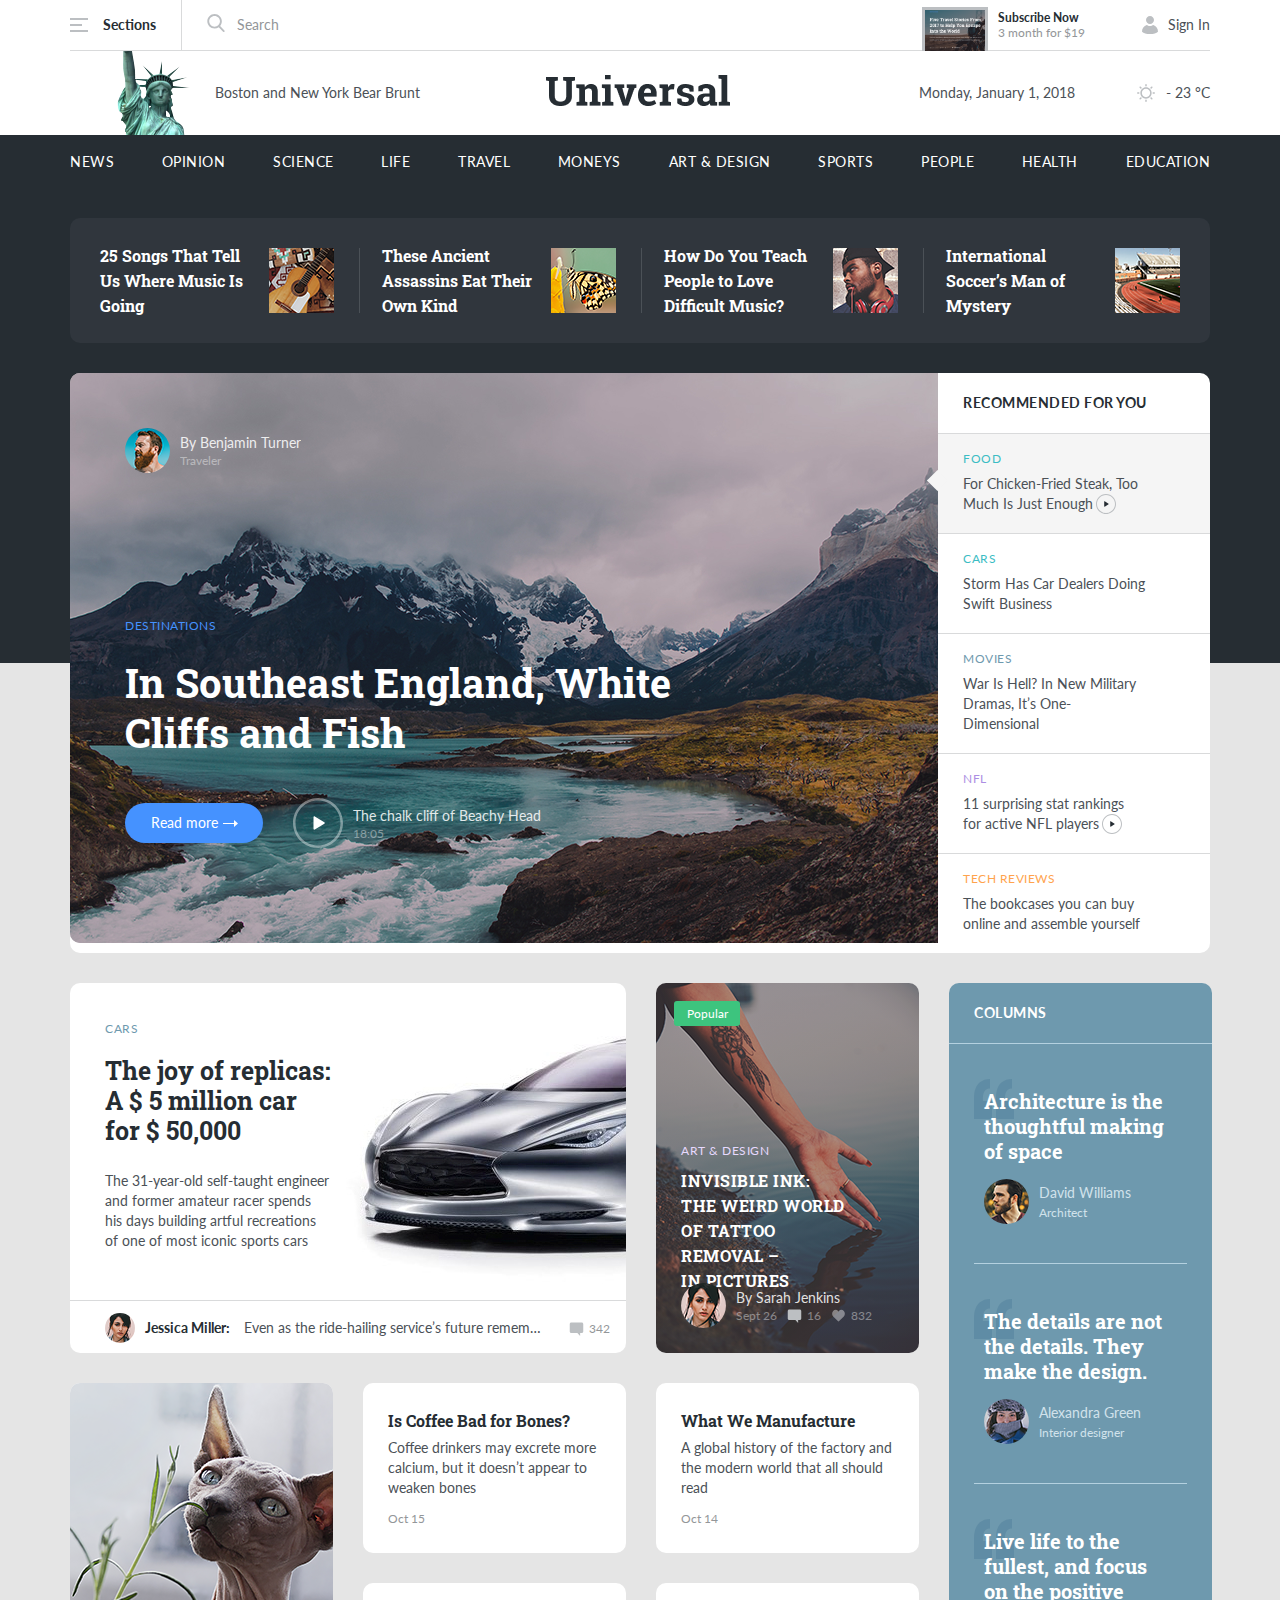
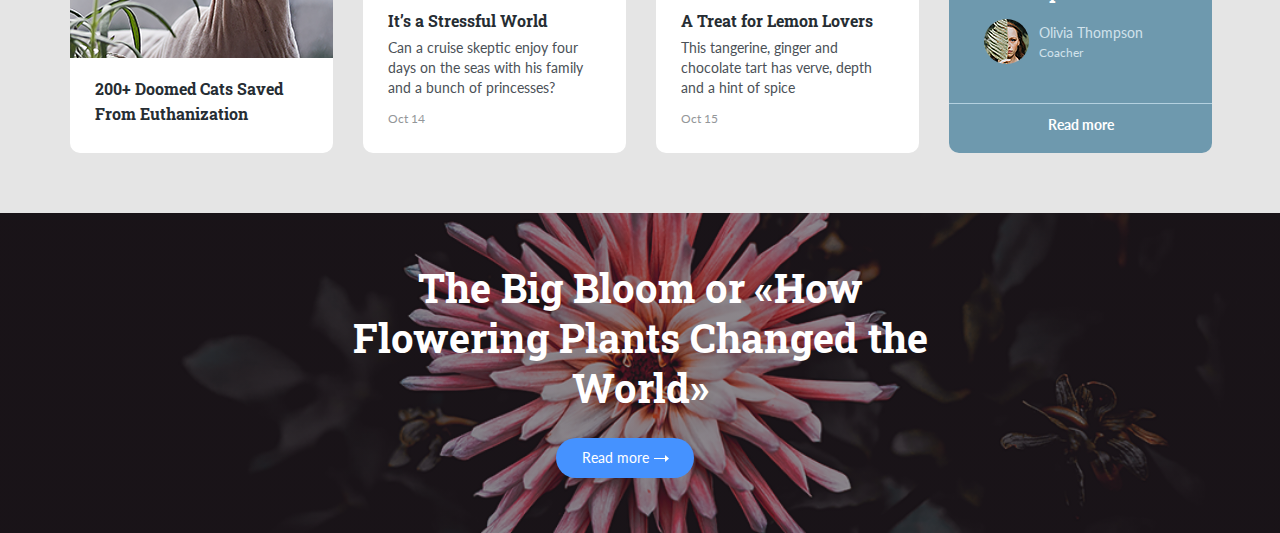
==== commit 56f2892c: "Create: preview section and responsive" ====
--- a/index.html
+++ b/index.html
@@ -420,7 +420,13 @@
     <!-- /.container -->
   </div>
   <!-- /.current-news -->
-  .
+  <div class="preview-new">
+    <h1 class="preview-new__title">The Big Bloom or «How Flowering Plants Changed the World»</h1>
+    <button class="button recommended__button">
+      <span>Read more</span>
+      <img src="img/icons/arrow.svg" alt="Icon: Arrow"> 
+    </button>
+  </div>
 
   <script src="https://ajax.googleapis.com/ajax/libs/jquery/1.11.0/jquery.min.js"></script>
   <script src="js/jquery.fancybox.min.js"></script>
--- a/css/style.css
+++ b/css/style.css
@@ -1,2 +1,2 @@
-*{box-sizing:border-box}html{height:100%}body{position:relative;height:100%;font-family:'Lato', sans-serif;background-color:#E5E5E5}a{text-decoration:none}button{cursor:pointer}.container{max-width:1140px;margin:auto}/*! normalize.css v8.0.1 | MIT License | github.com/necolas/normalize.css */html{line-height:1.15;-webkit-text-size-adjust:100%}body{margin:0}main{display:block}h1{font-size:2em;margin:0.67em 0}hr{box-sizing:content-box;height:0;overflow:visible}pre{font-family:monospace, monospace;font-size:1em}a{background-color:transparent}abbr[title]{border-bottom:none;text-decoration:underline;text-decoration:underline dotted}b,strong{font-weight:bolder}code,kbd,samp{font-family:monospace, monospace;font-size:1em}small{font-size:80%}sub,sup{font-size:75%;line-height:0;position:relative;vertical-align:baseline}sub{bottom:-0.25em}sup{top:-0.5em}img{border-style:none}button,input,optgroup,select,textarea{font-family:inherit;font-size:100%;line-height:1.15;margin:0}button,input{overflow:visible}button,select{text-transform:none}button,[type="button"],[type="reset"],[type="submit"]{-webkit-appearance:button}button::-moz-focus-inner,[type="button"]::-moz-focus-inner,[type="reset"]::-moz-focus-inner,[type="submit"]::-moz-focus-inner{border-style:none;padding:0}button:-moz-focusring,[type="button"]:-moz-focusring,[type="reset"]:-moz-focusring,[type="submit"]:-moz-focusring{outline:1px dotted ButtonText}fieldset{padding:0.35em 0.75em 0.625em}legend{box-sizing:border-box;color:inherit;display:table;max-width:100%;padding:0;white-space:normal}progress{vertical-align:baseline}textarea{overflow:auto}[type="checkbox"],[type="radio"]{box-sizing:border-box;padding:0}[type="number"]::-webkit-inner-spin-button,[type="number"]::-webkit-outer-spin-button{height:auto}[type="search"]{-webkit-appearance:textfield;outline-offset:-2px}[type="search"]::-webkit-search-decoration{-webkit-appearance:none}::-webkit-file-upload-button{-webkit-appearance:button;font:inherit}details{display:block}summary{display:list-item}template{display:none}[hidden]{display:none}.navbar{position:fixed;top:0;left:0;width:100%;z-index:99;background-color:#fff}.navbar-top{display:flex;align-items:center;justify-content:space-between;border-bottom:1px solid #D9DADB}.navbar-top__title{color:#262D33;font-weight:bold;font-size:14px;line-height:20px;margin-left:15px}.navbar-top__search{border:none;outline:none;font-size:14px;line-height:20px}.navbar-top__search::placeholder{color:#939699}.navbar-middle{display:flex;align-items:center;justify-content:space-between}.navbar-middle__logo{display:flex;align-items:center;padding-left:30px}.navbar-middle__main-logo{margin-left:-32px}.navbar-middle__img{margin-right:15px}.navbar-middle__text{color:#4B5157;font-size:14px;line-height:20px}.navbar-middle__weather{display:flex;align-items:center}.navbar-middle__weather-text{margin-right:61px}.navbar-middle__icon{margin-right:10px}.navbar-bottom{padding-top:17px;padding-bottom:18px;background-color:#262D33}.navbar-menu{display:flex;align-items:center;justify-content:space-between;list-style-type:none;margin:0;padding:0}.navbar-menu__link{color:#fff;font-size:14px;line-height:20px;letter-spacing:0.5px;text-transform:uppercase}.navbar-menu__link:hover{text-decoration:underline}.menu{display:flex;align-items:center;justify-content:space-between;padding:15px 25px 15px 0;border-right:1px solid #D9DADB}.menu-burger{position:relative;display:flex;width:18px;height:14px;padding:0;align-items:flex-start;justify-content:space-between;flex-direction:column;border:none;background-color:#fff;outline:none;cursor:pointer}.menu-burger__line{position:absolute;width:12px;height:2px;left:0;top:6px;background-color:#BCBFC2}.menu-burger__line::after{position:absolute;content:'';width:18px;height:2px;background-color:#BCBFC2;top:-6px;left:0;transition:all 0.3s ease 0s}.menu-burger__line::before{position:absolute;content:'';width:18px;height:2px;background-color:#BCBFC2;top:6px;left:0;transition:all 0.3s ease 0s}.active-burger .menu-burger__line{background-color:inherit}.active-burger .menu-burger__line::after{transform:rotate(45deg);top:0}.active-burger .menu-burger__line::before{transform:rotate(-45deg);top:0}.search{display:flex;align-items:center;margin-right:auto;margin-left:25px}.search__button{outline:none;border:none;background-color:#fff;padding:0;margin-right:10px}.subscribe{display:flex;align-items:center;justify-content:space-between;margin-right:57px}.subscribe__img{width:66px;height:44px;object-fit:cover;border-left:3px solid #BCBFC2;border-top:3px solid #BCBFC2;border-right:3px solid #BCBFC2;margin-right:10px;margin-bottom:-7px}.subscribe__description{display:flex;flex-direction:column}.subscribe__title{color:#262D33;font-weight:bold;font-size:12px;line-height:15px}.subscribe__text{color:#939699;font-size:12px;line-height:15px}.user{display:flex;align-items:center}.user__avatar{margin-right:10px}.user__link{color:#4B5157;font-size:14px;line-height:20px;cursor:pointer}.mobile-menu{position:fixed;top:50px;left:-100%;z-index:99;width:35%;height:100%;overflow:auto;display:flex;flex-direction:column;align-items:center;background-color:#262D33;transition:all 0.3s ease 0s}.mobile-menu__text{color:#fff;margin-bottom:5px;font-size:14px;line-height:20px}.mobile-menu__text:last-child{margin-bottom:0}.mobile-menu__wrapper{display:flex;flex-direction:column;align-items:center;padding-top:10px;padding-bottom:20px}.mobile-menu__icon{fill:#fff;margin-right:3px}.mobile-menu__search{display:flex;align-items:center;margin:auto;margin-top:0;margin-bottom:20px;width:250px}.mobile-menu__list{display:flex;flex-direction:column;align-items:center;list-style-type:none;margin:0;padding:0;padding-bottom:30px}.mobile-menu__item{margin-bottom:15px}.mobile-menu__link{color:#fff;font-size:14px;line-height:20px;letter-spacing:0.5px;text-transform:uppercase}.mobile-menu__button{background-color:inherit}.mobile-menu__button img{width:20px;height:20px}.mobile-menu__input{width:100%;border:1px solid #BCBFC2;border-radius:4px;background-color:inherit;color:#BCBFC2;padding:5px 7px;outline:none;font-size:14px;line-height:20px}.mobile-menu__input:placeholder{color:#939699}.mobile-menu__subscribe{display:flex;flex-direction:column;align-items:center;margin-right:0;padding-bottom:300px}.mobile-menu__subscribe .subscribe__img{margin-right:0;margin-bottom:10px;border-bottom:3px solid #BCBFC2}.mobile-menu__subscribe .subscribe__text,.mobile-menu__subscribe .subscribe__title{margin-bottom:3px;color:#fff}.mobile-menu__subscribe .subscribe__description{display:flex;flex-direction:column;align-items:center}.degree{display:flex;flex-direction:row;align-items:center}.active-menu{left:0}.overlay{width:100%;height:475px;background-color:#262D33;margin-top:188px}.hotnews{padding-top:30px;margin-bottom:30px}.hotnews-wrapper{max-width:1140px;margin:auto;border-radius:10px;background-color:#30363D;display:flex;align-items:center;justify-content:space-between;padding:25px 30px}.hotnew{display:flex;align-items:center}.hotnew:last-child .hotnew__img{border-right:none;padding-right:0}.hotnew__text{width:154px;font-family:'Roboto Slab';font-weight:bold;font-size:16px;line-height:25px;color:#fff;margin-right:15px}.hotnew__img{display:block;padding-right:25px;border-right:1px solid #4B5157}.cube{display:none}.recommended{margin-top:-290px;margin-bottom:30px}.recommended-wrapper{background-color:#fff;border-radius:10px;display:flex}.recommended__img{border-radius:10px 0 0 10px;width:100%;height:100%;object-fit:cover}.recommended__use{display:none;position:relative;width:870px;height:570px;border-radius:10px 0 0 10px;background:linear-gradient(0deg, rgba(64,48,61,0.35), rgba(64,48,61,0.35))}.recommended__use-title{position:absolute;z-index:5;top:285px;left:55px;color:#fff;font-family:Roboto Slab;font-weight:bold;font-size:40px;line-height:50px;max-width:585px}.recommended__right{display:flex;flex-direction:column;width:272px}.recommended__title{width:100%;display:flex;align-items:center;padding:20px 25px}.recommended__title h2{margin:0;padding:0;font-size:14px;line-height:20px;letter-spacing:0.5px;text-transform:uppercase;color:#262D33}.recommended__user{position:absolute;top:55px;left:55px;display:flex;align-items:center;justify-content:space-between;z-index:5}.recommended__text{display:flex;flex-direction:column}.recommended__name{font-size:14px;line-height:20px;color:#fff;mix-blend-mode:normal;opacity:0.85}.recommended__class{font-size:12px;line-height:15px;color:#fff;opacity:0.4}.recommended__avatar{width:45px;height:45px;border-radius:50%;margin-right:10px;object-fit:cover}.recommended__description{position:absolute;z-index:5;top:245px;left:55px;color:#4592FF;letter-spacing:0.5px;text-transform:uppercase;font-size:12px;line-height:15px}.recommended__buttons{position:absolute;z-index:5;top:425px;left:55px;display:flex;align-items:center;justify-content:space-between}.recommended__button{margin-right:30px}.recommended__play{margin-right:10px}.play{border:none;outline:none;border-radius:50%;width:50px;height:50px;display:flex;align-items:center;justify-content:space-between;background-color:inherit;padding:0}.play-wrapper{display:flex;align-items:center;justify-content:space-between}.play img{display:block;width:100%;height:100%;object-fit:cover}.play__description{display:flex;flex-direction:column}.play__title{font-size:14px;line-height:20px;color:#fff;mix-blend-mode:normal;opacity:0.85}.play__timecode{font-size:12px;line-height:15px;color:#fff;mix-blend-mode:normal;opacity:0.4}.tab-active{display:block}.button{background-color:#4592FF;border:none;outline:none;width:138px;height:40px;display:flex;align-items:center;justify-content:center;border-radius:20px}.button span{font-size:14px;line-height:20px;color:#fff;margin-right:5px;display:block}.button img{display:block}.recommendation{width:100%;position:relative;padding:17px 25px 19px 25px;border-top:1px solid #D9DADB}.recommendation__title{margin-bottom:8px;color:#3BBDC4;font-size:12px;line-height:15px;letter-spacing:0.5px;text-transform:uppercase}.recommendation__text{width:182px}.recommendation__text span{color:#4B5157;font-size:14px;line-height:20px}.recommendation__text img{position:absolute;margin-left:3px}.recommendation:nth-child(3) .recommendation__title{color:#6E99AE}.recommendation:nth-child(4) .recommendation__title{color:#AC8EE3}.recommendation:nth-child(5) .recommendation__title{color:#FFA34D}.recommendation:nth-child(6) .recommendation__title{color:#3DC47E}.active{background-color:#f5f5f5}.active .cube{display:block;position:absolute;left:-8px;top:39px;transform:rotate(45deg);background-color:#f5f5f5;width:15px;height:15px}.grid-container{display:grid;grid-template-columns:repeat(4, 263px);grid-template-rows:repeat(4, 170px);grid-template-areas:"item-1 item-1 item-2 item-8" "item-1 item-1 item-2 item-8" "item-3 item-4 item-5 item-8" "item-3 item-6 item-7 item-8";grid-gap:30px}.grid__item-1{grid-area:item-1;background-image:url(../img/current-2.png);background-repeat:no-repeat;background-position:100% 15px}.grid__item-2{grid-area:item-2;background:linear-gradient(0deg, rgba(64,48,61,0.35), rgba(64,48,61,0.35)),url(../img/current-1.png);background-repeat:no-repeat;background-size:cover}.grid__item-3{grid-area:item-3}.grid__item-4{grid-area:item-4}.grid__item-5{grid-area:item-5}.grid__item-6{grid-area:item-6}.grid__item-7{grid-area:item-7}.grid__item-8{grid-area:item-8;background-color:#6E99AE}.grid__item-1,.grid__item-2,.grid__item-3,.grid__item-4,.grid__item-5,.grid__item-6,.grid__item-7,.grid__item-8{border-radius:10px}.grid__item-1,.grid__item-3,.grid__item-4,.grid__item-5,.grid__item-6,.grid__item-7{background-color:#fff}.current-news{margin-bottom:60px}.current-news__main{width:100%;border-bottom:1px solid #D9DADB;padding-left:35px;padding-top:35px;padding-bottom:49px}.current-news__description{font-size:12px;line-height:15px;letter-spacing:0.5px;text-transform:uppercase;color:#6E99AE}.current-news__text{display:block;width:228px;font-size:14px;line-height:20px;color:#4B5157}.current-news__footer{display:flex;align-items:center;padding:12px 0 12px 35px}.cars__title{width:238px;font-family:'Roboto Slab';font-weight:bold;font-size:25px;line-height:30px;color:#262D33;margin-top:20px;margin-bottom:25px}.cars__avatar{border-radius:50%;width:30px;height:30px;margin-right:10px}.cars__name{width:94px;color:#262D33;font-weight:bold;font-size:14px;line-height:20px;margin-right:5px}.cars__description{width:310px;margin-right:15px;font-size:14px;line-height:20px;color:#4B5157}.cars__icon{margin-right:5px}.cars__count{font-size:12px;line-height:15px;color:#939699}.design{position:relative}.design__description{position:absolute;left:25px;top:160px;font-size:12px;line-height:15px;letter-spacing:0.5px;text-transform:uppercase;color:#E7D9FF}.design__title{margin:0;padding:0;position:absolute;left:25px;top:185px;font-family:'Roboto Slab';font-weight:bold;font-size:16px;line-height:25px;letter-spacing:0.5px;text-transform:uppercase;color:#fff;width:167px}.design__user{position:absolute;left:25px;top:300px;display:flex;align-items:center}.design__user-avatar{border-radius:50%;width:45px;height:45px;margin-right:10px}.design__user-description{display:flex;flex-direction:column}.design__user-name{font-size:14px;line-height:20px;color:#fff;mix-blend-mode:normal;opacity:0.85}.design__user-text{display:flex;align-items:center}.design__user-text span{font-size:12px;line-height:15px;color:#fff;mix-blend-mode:normal;opacity:0.4}.design__user-icon{margin-left:10px;margin-right:5px}.popular{position:absolute;top:18px;left:18px;display:flex;align-items:center;justify-content:center;width:66px;height:25px;background:#3DC47E;border-radius:3px}.popular span{color:#fff;font-size:12px;line-height:15px}.cats__img{border-radius:10px 10px 0 0;margin-bottom:15px;width:100%;height:275px;object-fit:cover}.cats__title{margin:0;padding:0;color:#262D33;font-family:'Roboto Slab';font-weight:bold;font-size:16px;line-height:25px;padding-left:25px;padding-right:25px}.card{padding:25px 25px 30px 25px}.card__title{margin:0;padding:0;color:#262D33;font-family:'Roboto Slab';font-weight:bold;font-size:16px;line-height:25px;margin-bottom:5px}.card__text{display:block;margin-bottom:10px;color:#4B5157;font-size:14px;line-height:20px}.card__data{font-size:12px;line-height:15px;color:#939699}.columns__title{margin:0;padding:20px 25px;width:100%;border-bottom:1px solid #B4D1E0;font-size:14px;line-height:20px;letter-spacing:0.5px;text-transform:uppercase;color:#fff}.columns__item{margin-top:35px;margin-left:25px;margin-right:25px;position:relative;padding-left:10px;padding-top:10px;padding-bottom:39px;border-bottom:1px solid #B4D1E0}.columns__item::before{content:'';position:absolute;left:0;top:0;background-image:url(/img/icons/quote.svg);background-repeat:no-repeat;width:40px;height:40px;opacity:0.75}.columns__item:last-child{border-bottom:none}.columns__item-title{position:absolute;margin:0;padding:0;font-family:'Roboto Slab';font-weight:bold;color:#fff;font-size:20px;line-height:25px}.columns__item-user{margin-top:90px;display:flex;align-items:center}.columns__item-avatar{border-radius:50%;width:45px;height:45px;margin-right:10px}.columns__item-description{display:flex;flex-direction:column}.columns__item-name{font-size:14px;line-height:20px;color:#D1E2EB;margin-bottom:2px}.columns__item-class{font-size:12px;line-height:15px;color:#D1E2EB}.columns__footer{display:flex;align-items:center;justify-content:center;width:100%;padding-top:11px;border-top:1px solid #B4D1E0}.columns__footer a{font-size:14px;line-height:20px;color:#fff;font-weight:bold}.last{border-bottom:none}@media screen and (max-width: 1200px){.container{max-width:920px}.hotnews-wrapper{max-width:920px}.hotnew__text{width:100px;line-height:20px;font-size:14px}.mobile-menu{width:45%}.navbar-middle__main-logo{margin-left:0}.navbar-middle__logo{padding-left:20px}.navbar-middle__img{margin-right:10px}.recommended{margin-top:-269px}.recommended__title{padding-top:16px;padding-bottom:16px}.recommendation{padding-top:17px;padding-bottom:17px}.grid-container{grid-template-columns:263px 263px 334px;grid-template-rows:repeat(5, 170px);grid-template-areas:"item-1 item-1  item-8" "item-1 item-1 item-8" "item-2 item-3 item-8" "item-2 item-3 item-8" "item-4 item-5 item-6"}.grid__item-7{display:none}}@media screen and (max-width: 992px){.container{max-width:725px}.hotnews-wrapper{max-width:725px;flex-wrap:wrap}.hotnew{margin-bottom:15px}.hotnew:nth-child(2) .hotnew__img{border-right:none;padding-right:0}.hotnew:nth-child(3),.hotnew:nth-child(4){margin-bottom:0}.hotnew__text{width:230px;line-height:25px;font-size:16px}.navbar-middle__logo{padding-left:15px}.navbar-middle__main-logo{margin-left:-35px}.navbar-middle__text{display:none}.navbar-middle__img{margin-right:0}.navbar-middle__degree{display:block}.navbar-menu__link{letter-spacing:-0.5px}.subscribe{margin-right:40px}.mobile-menu{width:60%}.recommended{margin-top:-220px}.recommended__use-title{top:265px;left:35px;font-size:35px;line-height:45px;max-width:425px}.recommended__buttons{flex-direction:column;align-items:flex-start;left:35px}.recommended__button{margin-right:0;margin-bottom:15px}.recommended__user{top:35px;left:35px}.recommended__description{left:35px;top:225px}.grid-container{grid-template-columns:1fr 1fr;grid-template-rows:repeat(8, 170px);grid-template-areas:"item-1 item-1" "item-1 item-1" "item-2 item-8" "item-2 item-8" "item-3 item-8" "item-3 item-8"  "item-4 item-5"  "item-6 item-7"}.grid__item-7{display:block}}@media screen and (max-width: 767px){.container{max-width:700px;width:92%}.hotnews-wrapper{max-width:700px;width:92%}.hotnew__text{width:200px}.navbar-bottom{display:none}.subscribe{display:none}.overlay{margin-top:134px}.recommended__right{width:220px}.recommended__description{top:160px}.recommended__use-title{top:190px;max-width:350px}.grid-container{grid-template-rows:repeat(8, 180px);grid-template-areas:"item-1 item-1" "item-1 item-1" "item-2 item-8" "item-2 item-8" "item-3 item-8" "item-3 item-8"  "item-4 item-5"  "item-6 item-7";grid-gap:15px}}@media screen and (max-width: 720px){.hotnew__text{width:185px}.recommended{margin-top:-202px}}@media screen and (max-width: 690px){.hotnew__text{width:170px}}@media screen and (max-width: 660px){.hotnew__img{padding-right:15px}.hotnew__text{width:145px}.recommended__use-title{max-width:300px}}@media screen and (max-width: 590px){.hotnew__text{width:130px}.recommended{margin-top:-179px}.recommended__use-title{max-width:275px}}@media screen and (max-width: 576px){body.lock{overflow:hidden}.container{max-width:500px;width:90%}.navbar-middle{justify-content:center;padding-top:15px;padding-bottom:15px}.navbar-middle__main-logo{margin-left:0}.navbar-middle__logo{display:none}.navbar-middle__weather{display:none}.search{display:none}.mobile-menu{width:100%}.active-menu{left:0}.overlay{margin-top:123px}.hotnews-wrapper{max-width:500px;width:90%;flex-wrap:wrap}.hotnew{width:100%}.hotnew:nth-child(3){margin-bottom:15px}.hotnew__text{margin-right:0;width:82%}.hotnew__img{padding-right:0;border-right:0;order:-1;margin-right:15px}.recommended{margin-top:-60px}.recommended__right{width:140px}.recommended__title{padding-left:10px;padding-right:10px}.recommended__use-title{font-size:32px;max-width:260px}.recommendation__text{width:140px}.recommendation__text span{display:none}.recommendation__text img{display:none}.active .cube{top:22px}.grid-container{grid-template-rows:repeat(8, 180px);grid-template-areas:"item-8 item-8" "item-8 item-8" "item-8 item-8" "item-8 item-8"  "item-2 item-3"  "item-2 item-3" "item-4 item-5" "item-6 item-7"}.grid__item-1{display:none}}@media screen and (max-width: 510px){.grid-container{grid-template-columns:1fr;grid-template-rows:repeat(12, 180px);grid-template-areas:"item-8" "item-8" "item-8" "item-8"  "item-2"  "item-2" "item-3" "item-3" "item-4" "item-5" "item-6" "item-7"}}@media screen and (max-width: 460px){.recommended-wrapper{flex-direction:column}.recommended__use{width:100%;height:450px;border-radius:0 0 10px 10px}.recommended__use-title{top:155px;left:20px;font-size:27px}.recommended__img{border-radius:0 0 10px 10px}.recommended__right{order:-1;width:100%}.recommended__user{top:20px;left:20px}.recommended__description{top:130px;left:20px}.recommended__buttons{top:335px;left:20px}.recommendation{display:flex;align-items:center;justify-content:center;width:20%;padding-top:20px;padding-bottom:30px;border-right:1px solid #D9DADB}.recommendation:last-child{border-right:none}.recommendation-wrapper{display:flex}.recommendation__title{transform:rotate(-90deg);margin-bottom:0}.active .cube{display:none}}@media screen and (max-width: 370px){.recommended{margin-top:-30px}}
+*{box-sizing:border-box}html{height:100%}body{position:relative;height:100%;font-family:'Lato', sans-serif;background-color:#E5E5E5}a{text-decoration:none}button{cursor:pointer}.container{max-width:1140px;margin:auto}/*! normalize.css v8.0.1 | MIT License | github.com/necolas/normalize.css */html{line-height:1.15;-webkit-text-size-adjust:100%}body{margin:0}main{display:block}h1{font-size:2em;margin:0.67em 0}hr{box-sizing:content-box;height:0;overflow:visible}pre{font-family:monospace, monospace;font-size:1em}a{background-color:transparent}abbr[title]{border-bottom:none;text-decoration:underline;text-decoration:underline dotted}b,strong{font-weight:bolder}code,kbd,samp{font-family:monospace, monospace;font-size:1em}small{font-size:80%}sub,sup{font-size:75%;line-height:0;position:relative;vertical-align:baseline}sub{bottom:-0.25em}sup{top:-0.5em}img{border-style:none}button,input,optgroup,select,textarea{font-family:inherit;font-size:100%;line-height:1.15;margin:0}button,input{overflow:visible}button,select{text-transform:none}button,[type="button"],[type="reset"],[type="submit"]{-webkit-appearance:button}button::-moz-focus-inner,[type="button"]::-moz-focus-inner,[type="reset"]::-moz-focus-inner,[type="submit"]::-moz-focus-inner{border-style:none;padding:0}button:-moz-focusring,[type="button"]:-moz-focusring,[type="reset"]:-moz-focusring,[type="submit"]:-moz-focusring{outline:1px dotted ButtonText}fieldset{padding:0.35em 0.75em 0.625em}legend{box-sizing:border-box;color:inherit;display:table;max-width:100%;padding:0;white-space:normal}progress{vertical-align:baseline}textarea{overflow:auto}[type="checkbox"],[type="radio"]{box-sizing:border-box;padding:0}[type="number"]::-webkit-inner-spin-button,[type="number"]::-webkit-outer-spin-button{height:auto}[type="search"]{-webkit-appearance:textfield;outline-offset:-2px}[type="search"]::-webkit-search-decoration{-webkit-appearance:none}::-webkit-file-upload-button{-webkit-appearance:button;font:inherit}details{display:block}summary{display:list-item}template{display:none}[hidden]{display:none}.navbar{position:fixed;top:0;left:0;width:100%;z-index:99;background-color:#fff}.navbar-top{display:flex;align-items:center;justify-content:space-between;border-bottom:1px solid #D9DADB}.navbar-top__title{color:#262D33;font-weight:bold;font-size:14px;line-height:20px;margin-left:15px}.navbar-top__search{border:none;outline:none;font-size:14px;line-height:20px}.navbar-top__search::placeholder{color:#939699}.navbar-middle{display:flex;align-items:center;justify-content:space-between}.navbar-middle__logo{display:flex;align-items:center;padding-left:30px}.navbar-middle__main-logo{margin-left:-32px}.navbar-middle__img{margin-right:15px}.navbar-middle__text{color:#4B5157;font-size:14px;line-height:20px}.navbar-middle__weather{display:flex;align-items:center}.navbar-middle__weather-text{margin-right:61px}.navbar-middle__icon{margin-right:10px}.navbar-bottom{padding-top:17px;padding-bottom:18px;background-color:#262D33}.navbar-menu{display:flex;align-items:center;justify-content:space-between;list-style-type:none;margin:0;padding:0}.navbar-menu__link{color:#fff;font-size:14px;line-height:20px;letter-spacing:0.5px;text-transform:uppercase}.navbar-menu__link:hover{text-decoration:underline}.menu{display:flex;align-items:center;justify-content:space-between;padding:15px 25px 15px 0;border-right:1px solid #D9DADB}.menu-burger{position:relative;display:flex;width:18px;height:14px;padding:0;align-items:flex-start;justify-content:space-between;flex-direction:column;border:none;background-color:#fff;outline:none;cursor:pointer}.menu-burger__line{position:absolute;width:12px;height:2px;left:0;top:6px;background-color:#BCBFC2}.menu-burger__line::after{position:absolute;content:'';width:18px;height:2px;background-color:#BCBFC2;top:-6px;left:0;transition:all 0.3s ease 0s}.menu-burger__line::before{position:absolute;content:'';width:18px;height:2px;background-color:#BCBFC2;top:6px;left:0;transition:all 0.3s ease 0s}.active-burger .menu-burger__line{background-color:inherit}.active-burger .menu-burger__line::after{transform:rotate(45deg);top:0}.active-burger .menu-burger__line::before{transform:rotate(-45deg);top:0}.search{display:flex;align-items:center;margin-right:auto;margin-left:25px}.search__button{outline:none;border:none;background-color:#fff;padding:0;margin-right:10px}.subscribe{display:flex;align-items:center;justify-content:space-between;margin-right:57px}.subscribe__img{width:66px;height:44px;object-fit:cover;border-left:3px solid #BCBFC2;border-top:3px solid #BCBFC2;border-right:3px solid #BCBFC2;margin-right:10px;margin-bottom:-7px}.subscribe__description{display:flex;flex-direction:column}.subscribe__title{color:#262D33;font-weight:bold;font-size:12px;line-height:15px}.subscribe__text{color:#939699;font-size:12px;line-height:15px}.user{display:flex;align-items:center}.user__avatar{margin-right:10px}.user__link{color:#4B5157;font-size:14px;line-height:20px;cursor:pointer}.mobile-menu{position:fixed;top:50px;left:-100%;z-index:99;width:35%;height:100%;overflow:auto;display:flex;flex-direction:column;align-items:center;background-color:#262D33;transition:all 0.3s ease 0s}.mobile-menu__text{color:#fff;margin-bottom:5px;font-size:14px;line-height:20px}.mobile-menu__text:last-child{margin-bottom:0}.mobile-menu__wrapper{display:flex;flex-direction:column;align-items:center;padding-top:10px;padding-bottom:20px}.mobile-menu__icon{fill:#fff;margin-right:3px}.mobile-menu__search{display:flex;align-items:center;margin:auto;margin-top:0;margin-bottom:20px;width:250px}.mobile-menu__list{display:flex;flex-direction:column;align-items:center;list-style-type:none;margin:0;padding:0;padding-bottom:30px}.mobile-menu__item{margin-bottom:15px}.mobile-menu__link{color:#fff;font-size:14px;line-height:20px;letter-spacing:0.5px;text-transform:uppercase}.mobile-menu__button{background-color:inherit}.mobile-menu__button img{width:20px;height:20px}.mobile-menu__input{width:100%;border:1px solid #BCBFC2;border-radius:4px;background-color:inherit;color:#BCBFC2;padding:5px 7px;outline:none;font-size:14px;line-height:20px}.mobile-menu__input:placeholder{color:#939699}.mobile-menu__subscribe{display:flex;flex-direction:column;align-items:center;margin-right:0;padding-bottom:300px}.mobile-menu__subscribe .subscribe__img{margin-right:0;margin-bottom:10px;border-bottom:3px solid #BCBFC2}.mobile-menu__subscribe .subscribe__text,.mobile-menu__subscribe .subscribe__title{margin-bottom:3px;color:#fff}.mobile-menu__subscribe .subscribe__description{display:flex;flex-direction:column;align-items:center}.degree{display:flex;flex-direction:row;align-items:center}.active-menu{left:0}.overlay{width:100%;height:475px;background-color:#262D33;margin-top:188px}.hotnews{padding-top:30px;margin-bottom:30px}.hotnews-wrapper{max-width:1140px;margin:auto;border-radius:10px;background-color:#30363D;display:flex;align-items:center;justify-content:space-between;padding:25px 30px}.hotnew{display:flex;align-items:center}.hotnew:last-child .hotnew__img{border-right:none;padding-right:0}.hotnew__text{width:154px;font-family:'Roboto Slab';font-weight:bold;font-size:16px;line-height:25px;color:#fff;margin-right:15px}.hotnew__img{display:block;padding-right:25px;border-right:1px solid #4B5157}.cube{display:none}.recommended{margin-top:-290px;margin-bottom:30px}.recommended-wrapper{background-color:#fff;border-radius:10px;display:flex}.recommended__img{border-radius:10px 0 0 10px;width:100%;height:100%;object-fit:cover}.recommended__use{display:none;position:relative;width:870px;height:570px;border-radius:10px 0 0 10px;background:linear-gradient(0deg, rgba(64,48,61,0.35), rgba(64,48,61,0.35))}.recommended__use-title{position:absolute;z-index:5;top:285px;left:55px;color:#fff;font-family:Roboto Slab;font-weight:bold;font-size:40px;line-height:50px;max-width:585px}.recommended__right{display:flex;flex-direction:column;width:272px}.recommended__title{width:100%;display:flex;align-items:center;padding:20px 25px}.recommended__title h2{margin:0;padding:0;font-size:14px;line-height:20px;letter-spacing:0.5px;text-transform:uppercase;color:#262D33}.recommended__user{position:absolute;top:55px;left:55px;display:flex;align-items:center;justify-content:space-between;z-index:5}.recommended__text{display:flex;flex-direction:column}.recommended__name{font-size:14px;line-height:20px;color:#fff;mix-blend-mode:normal;opacity:0.85}.recommended__class{font-size:12px;line-height:15px;color:#fff;opacity:0.4}.recommended__avatar{width:45px;height:45px;border-radius:50%;margin-right:10px;object-fit:cover}.recommended__description{position:absolute;z-index:5;top:245px;left:55px;color:#4592FF;letter-spacing:0.5px;text-transform:uppercase;font-size:12px;line-height:15px}.recommended__buttons{position:absolute;z-index:5;top:425px;left:55px;display:flex;align-items:center;justify-content:space-between}.recommended__button{margin-right:30px}.recommended__play{margin-right:10px}.play{border:none;outline:none;border-radius:50%;width:50px;height:50px;display:flex;align-items:center;justify-content:space-between;background-color:inherit;padding:0}.play-wrapper{display:flex;align-items:center;justify-content:space-between}.play img{display:block;width:100%;height:100%;object-fit:cover}.play__description{display:flex;flex-direction:column}.play__title{font-size:14px;line-height:20px;color:#fff;mix-blend-mode:normal;opacity:0.85}.play__timecode{font-size:12px;line-height:15px;color:#fff;mix-blend-mode:normal;opacity:0.4}.tab-active{display:block}.button{background-color:#4592FF;border:none;outline:none;width:138px;height:40px;display:flex;align-items:center;justify-content:center;border-radius:20px}.button span{font-size:14px;line-height:20px;color:#fff;margin-right:5px;display:block}.button img{display:block}.recommendation{width:100%;position:relative;padding:17px 25px 19px 25px;border-top:1px solid #D9DADB}.recommendation__title{margin-bottom:8px;color:#3BBDC4;font-size:12px;line-height:15px;letter-spacing:0.5px;text-transform:uppercase}.recommendation__text{width:182px}.recommendation__text span{color:#4B5157;font-size:14px;line-height:20px}.recommendation__text img{position:absolute;margin-left:3px}.recommendation:nth-child(3) .recommendation__title{color:#6E99AE}.recommendation:nth-child(4) .recommendation__title{color:#AC8EE3}.recommendation:nth-child(5) .recommendation__title{color:#FFA34D}.recommendation:nth-child(6) .recommendation__title{color:#3DC47E}.active{background-color:#f5f5f5}.active .cube{display:block;position:absolute;left:-8px;top:39px;transform:rotate(45deg);background-color:#f5f5f5;width:15px;height:15px}.grid-container{display:grid;grid-template-columns:repeat(4, 263px);grid-template-rows:repeat(4, 170px);grid-template-areas:"item-1 item-1 item-2 item-8" "item-1 item-1 item-2 item-8" "item-3 item-4 item-5 item-8" "item-3 item-6 item-7 item-8";grid-gap:30px}.grid__item-1{grid-area:item-1;background-image:url(../img/current-2.png);background-repeat:no-repeat;background-position:100% 15px}.grid__item-2{grid-area:item-2;background:linear-gradient(0deg, rgba(64,48,61,0.35), rgba(64,48,61,0.35)),url(../img/current-1.png);background-repeat:no-repeat;background-size:cover}.grid__item-3{grid-area:item-3}.grid__item-4{grid-area:item-4}.grid__item-5{grid-area:item-5}.grid__item-6{grid-area:item-6}.grid__item-7{grid-area:item-7}.grid__item-8{grid-area:item-8;background-color:#6E99AE}.grid__item-1,.grid__item-2,.grid__item-3,.grid__item-4,.grid__item-5,.grid__item-6,.grid__item-7,.grid__item-8{border-radius:10px}.grid__item-1,.grid__item-3,.grid__item-4,.grid__item-5,.grid__item-6,.grid__item-7{background-color:#fff}.current-news{margin-bottom:60px}.current-news__main{width:100%;border-bottom:1px solid #D9DADB;padding-left:35px;padding-top:35px;padding-bottom:49px}.current-news__description{font-size:12px;line-height:15px;letter-spacing:0.5px;text-transform:uppercase;color:#6E99AE}.current-news__text{display:block;width:228px;font-size:14px;line-height:20px;color:#4B5157}.current-news__footer{display:flex;align-items:center;padding:12px 0 12px 35px}.cars__title{width:238px;font-family:'Roboto Slab';font-weight:bold;font-size:25px;line-height:30px;color:#262D33;margin-top:20px;margin-bottom:25px}.cars__avatar{border-radius:50%;width:30px;height:30px;margin-right:10px}.cars__name{width:94px;color:#262D33;font-weight:bold;font-size:14px;line-height:20px;margin-right:5px}.cars__description{width:310px;margin-right:15px;font-size:14px;line-height:20px;color:#4B5157}.cars__icon{margin-right:5px}.cars__count{font-size:12px;line-height:15px;color:#939699}.design{position:relative}.design__description{position:absolute;left:25px;top:160px;font-size:12px;line-height:15px;letter-spacing:0.5px;text-transform:uppercase;color:#E7D9FF}.design__title{margin:0;padding:0;position:absolute;left:25px;top:185px;font-family:'Roboto Slab';font-weight:bold;font-size:16px;line-height:25px;letter-spacing:0.5px;text-transform:uppercase;color:#fff;width:167px}.design__user{position:absolute;left:25px;top:300px;display:flex;align-items:center}.design__user-avatar{border-radius:50%;width:45px;height:45px;margin-right:10px}.design__user-description{display:flex;flex-direction:column}.design__user-name{font-size:14px;line-height:20px;color:#fff;mix-blend-mode:normal;opacity:0.85}.design__user-text{display:flex;align-items:center}.design__user-text span{font-size:12px;line-height:15px;color:#fff;mix-blend-mode:normal;opacity:0.4}.design__user-icon{margin-left:10px;margin-right:5px}.popular{position:absolute;top:18px;left:18px;display:flex;align-items:center;justify-content:center;width:66px;height:25px;background:#3DC47E;border-radius:3px}.popular span{color:#fff;font-size:12px;line-height:15px}.cats__img{border-radius:10px 10px 0 0;margin-bottom:15px;width:100%;height:275px;object-fit:cover}.cats__title{margin:0;padding:0;color:#262D33;font-family:'Roboto Slab';font-weight:bold;font-size:16px;line-height:25px;padding-left:25px;padding-right:25px}.card{padding:25px 25px 30px 25px}.card__title{margin:0;padding:0;color:#262D33;font-family:'Roboto Slab';font-weight:bold;font-size:16px;line-height:25px;margin-bottom:5px}.card__text{display:block;margin-bottom:10px;color:#4B5157;font-size:14px;line-height:20px}.card__data{font-size:12px;line-height:15px;color:#939699}.columns__title{margin:0;padding:20px 25px;width:100%;border-bottom:1px solid #B4D1E0;font-size:14px;line-height:20px;letter-spacing:0.5px;text-transform:uppercase;color:#fff}.columns__item{margin-top:35px;margin-left:25px;margin-right:25px;position:relative;padding-left:10px;padding-top:10px;padding-bottom:39px;border-bottom:1px solid #B4D1E0}.columns__item::before{content:'';position:absolute;left:0;top:0;background-image:url(/img/icons/quote.svg);background-repeat:no-repeat;width:40px;height:40px;opacity:0.75}.columns__item:last-child{border-bottom:none}.columns__item-title{position:absolute;margin:0;padding:0;font-family:'Roboto Slab';font-weight:bold;color:#fff;font-size:20px;line-height:25px}.columns__item-user{margin-top:90px;display:flex;align-items:center}.columns__item-avatar{border-radius:50%;width:45px;height:45px;margin-right:10px}.columns__item-description{display:flex;flex-direction:column}.columns__item-name{font-size:14px;line-height:20px;color:#D1E2EB;margin-bottom:2px}.columns__item-class{font-size:12px;line-height:15px;color:#D1E2EB}.columns__footer{display:flex;align-items:center;justify-content:center;width:100%;padding-top:11px;border-top:1px solid #B4D1E0}.columns__footer a{font-size:14px;line-height:20px;color:#fff;font-weight:bold}.last{border-bottom:none}.preview-new{width:100%;padding-top:50px;padding-bottom:55px;display:flex;align-items:center;justify-content:center;flex-direction:column;background:linear-gradient(0deg, rgba(64,48,61,0.35), rgba(64,48,61,0.35)),url(../img/preview-bg.png);background-repeat:no-repeat;background-size:cover;background-position:center center;margin-bottom:60px}.preview-new__title{margin:0;padding:0;margin-bottom:25px;max-width:650px;text-align:center;font-family:'Roboto Slab';font-weight:bold;font-size:40px;line-height:50px;color:#fff}@media screen and (max-width: 1200px){.container{max-width:920px}.hotnews-wrapper{max-width:920px}.hotnew__text{width:100px;line-height:20px;font-size:14px}.mobile-menu{width:45%}.navbar-middle__main-logo{margin-left:0}.navbar-middle__logo{padding-left:20px}.navbar-middle__img{margin-right:10px}.recommended{margin-top:-269px}.recommended__title{padding-top:16px;padding-bottom:16px}.recommendation{padding-top:17px;padding-bottom:17px}.grid-container{grid-template-columns:263px 263px 334px;grid-template-rows:repeat(5, 170px);grid-template-areas:"item-1 item-1  item-8" "item-1 item-1 item-8" "item-2 item-3 item-8" "item-2 item-3 item-8" "item-4 item-5 item-6"}.grid__item-7{display:none}}@media screen and (max-width: 992px){.container{max-width:725px}.hotnews-wrapper{max-width:725px;flex-wrap:wrap}.hotnew{margin-bottom:15px}.hotnew:nth-child(2) .hotnew__img{border-right:none;padding-right:0}.hotnew:nth-child(3),.hotnew:nth-child(4){margin-bottom:0}.hotnew__text{width:230px;line-height:25px;font-size:16px}.navbar-middle__logo{padding-left:15px}.navbar-middle__main-logo{margin-left:-35px}.navbar-middle__text{display:none}.navbar-middle__img{margin-right:0}.navbar-middle__degree{display:block}.navbar-menu__link{letter-spacing:-0.5px}.subscribe{margin-right:40px}.mobile-menu{width:60%}.recommended{margin-top:-220px}.recommended__use-title{top:265px;left:35px;font-size:35px;line-height:45px;max-width:425px}.recommended__buttons{flex-direction:column;align-items:flex-start;left:35px}.recommended__button{margin-right:0;margin-bottom:15px}.recommended__user{top:35px;left:35px}.recommended__description{left:35px;top:225px}.grid-container{grid-template-columns:1fr 1fr;grid-template-rows:repeat(8, 170px);grid-template-areas:"item-1 item-1" "item-1 item-1" "item-2 item-8" "item-2 item-8" "item-3 item-8" "item-3 item-8"  "item-4 item-5"  "item-6 item-7"}.grid__item-7{display:block}.preview-new{padding-top:40px;padding-bottom:45px}.preview-new__title{max-width:570px;font-size:35px;line-height:45px}}@media screen and (max-width: 767px){.container{max-width:700px;width:92%}.hotnews-wrapper{max-width:700px;width:92%}.hotnew__text{width:200px}.navbar-bottom{display:none}.subscribe{display:none}.overlay{margin-top:134px}.recommended__right{width:220px}.recommended__description{top:160px}.recommended__use-title{top:190px;max-width:350px}.grid-container{grid-template-rows:repeat(8, 180px);grid-template-areas:"item-1 item-1" "item-1 item-1" "item-2 item-8" "item-2 item-8" "item-3 item-8" "item-3 item-8"  "item-4 item-5"  "item-6 item-7";grid-gap:15px}.preview-new__title{max-width:490px;font-size:30px;line-height:40px}}@media screen and (max-width: 720px){.hotnew__text{width:185px}.recommended{margin-top:-202px}}@media screen and (max-width: 690px){.hotnew__text{width:170px}}@media screen and (max-width: 660px){.hotnew__img{padding-right:15px}.hotnew__text{width:145px}.recommended__use-title{max-width:300px}}@media screen and (max-width: 590px){.hotnew__text{width:130px}.recommended{margin-top:-179px}.recommended__use-title{max-width:275px}}@media screen and (max-width: 576px){body.lock{overflow:hidden}.container{max-width:500px;width:90%}.navbar-middle{justify-content:center;padding-top:15px;padding-bottom:15px}.navbar-middle__main-logo{margin-left:0}.navbar-middle__logo{display:none}.navbar-middle__weather{display:none}.search{display:none}.mobile-menu{width:100%}.active-menu{left:0}.overlay{margin-top:123px}.hotnews-wrapper{max-width:500px;width:90%;flex-wrap:wrap}.hotnew{width:100%}.hotnew:nth-child(3){margin-bottom:15px}.hotnew__text{margin-right:0;width:82%}.hotnew__img{padding-right:0;border-right:0;order:-1;margin-right:15px}.recommended{margin-top:-60px}.recommended__right{width:140px}.recommended__title{padding-left:10px;padding-right:10px}.recommended__use-title{font-size:32px;max-width:260px}.recommendation__text{width:140px}.recommendation__text span{display:none}.recommendation__text img{display:none}.active .cube{top:22px}.grid-container{grid-template-rows:repeat(8, 180px);grid-template-areas:"item-8 item-8" "item-8 item-8" "item-8 item-8" "item-8 item-8"  "item-2 item-3"  "item-2 item-3" "item-4 item-5" "item-6 item-7"}.grid__item-1{display:none}.preview-new__title{max-width:320px;font-size:18px;line-height:25px}}@media screen and (max-width: 510px){.grid-container{grid-template-columns:1fr;grid-template-rows:repeat(12, 180px);grid-template-areas:"item-8" "item-8" "item-8" "item-8"  "item-2"  "item-2" "item-3" "item-3" "item-4" "item-5" "item-6" "item-7"}}@media screen and (max-width: 460px){.recommended-wrapper{flex-direction:column}.recommended__use{width:100%;height:450px;border-radius:0 0 10px 10px}.recommended__use-title{top:155px;left:20px;font-size:27px}.recommended__img{border-radius:0 0 10px 10px}.recommended__right{order:-1;width:100%}.recommended__user{top:20px;left:20px}.recommended__description{top:130px;left:20px}.recommended__buttons{top:335px;left:20px}.recommendation{display:flex;align-items:center;justify-content:center;width:20%;padding-top:20px;padding-bottom:30px;border-right:1px solid #D9DADB}.recommendation:last-child{border-right:none}.recommendation-wrapper{display:flex}.recommendation__title{transform:rotate(-90deg);margin-bottom:0}.active .cube{display:none}}@media screen and (max-width: 370px){.recommended{margin-top:-30px}}
 /*# sourceMappingURL=style.css.map */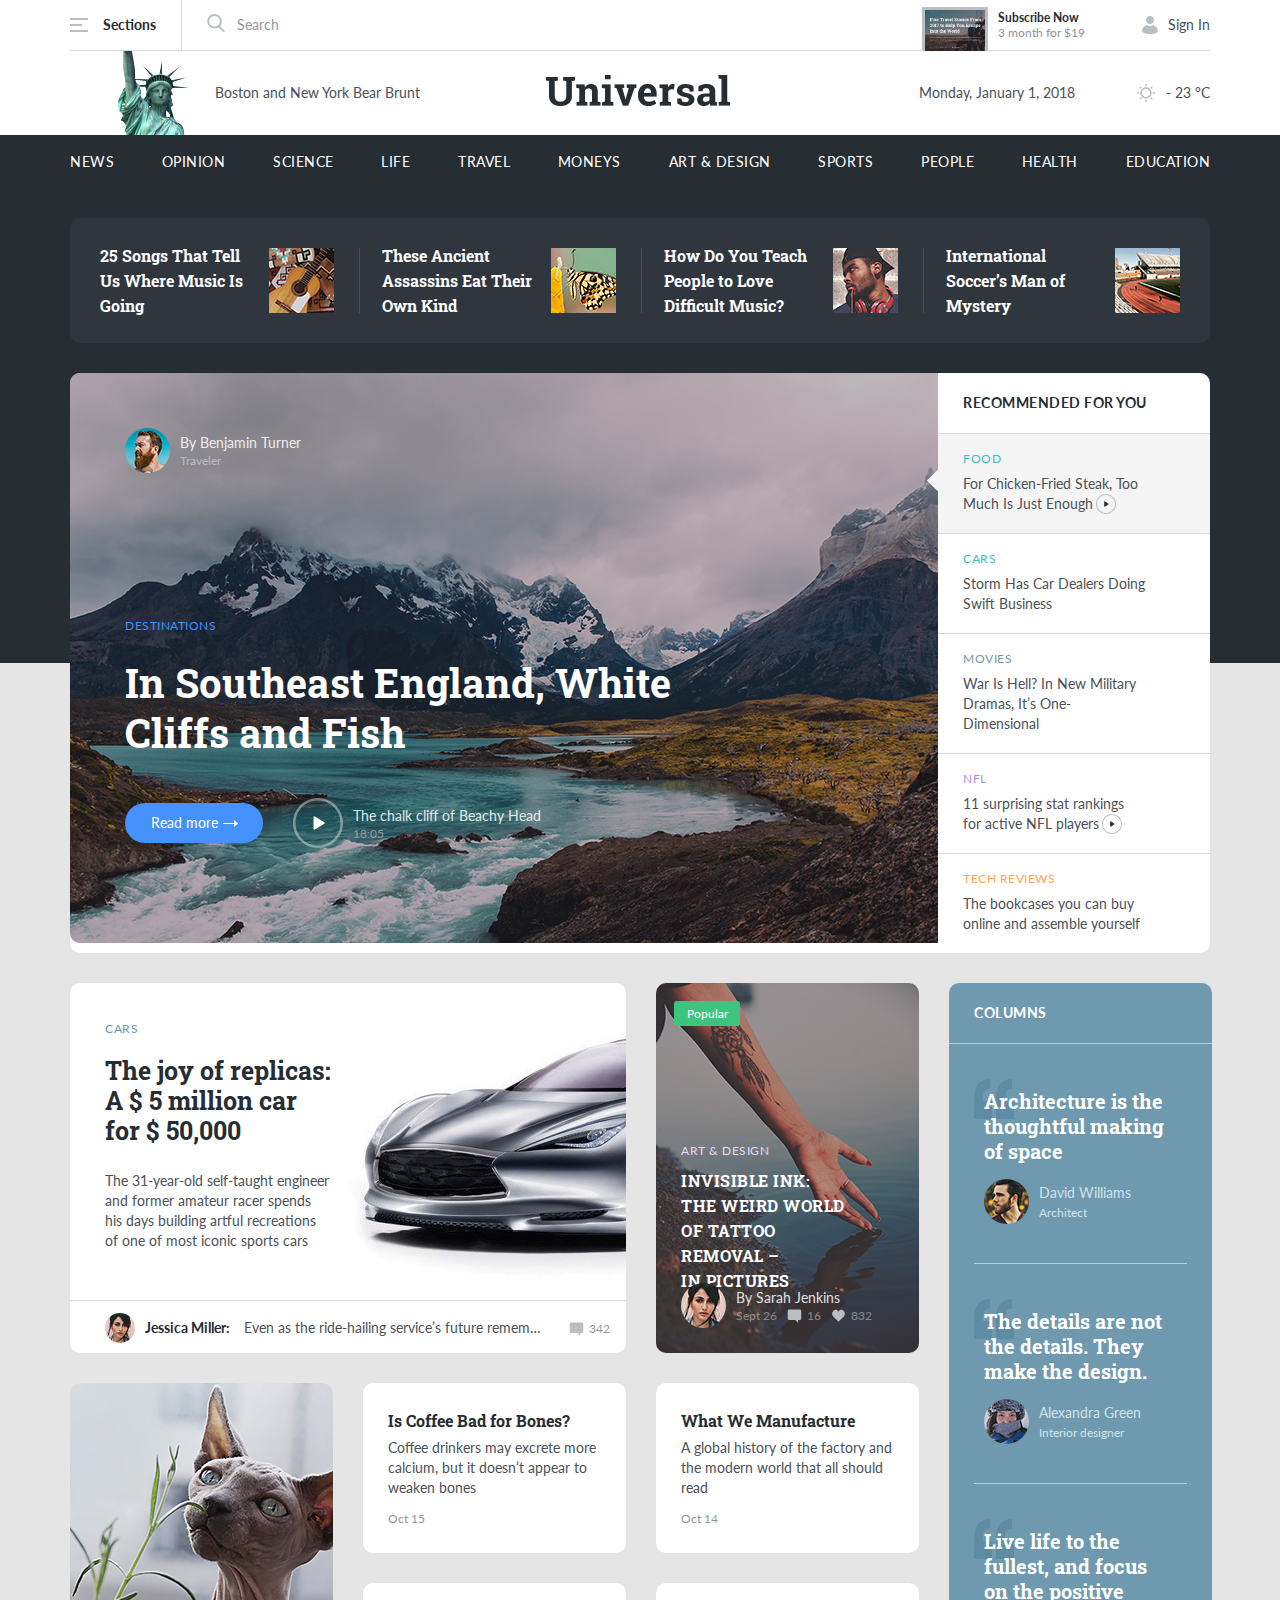
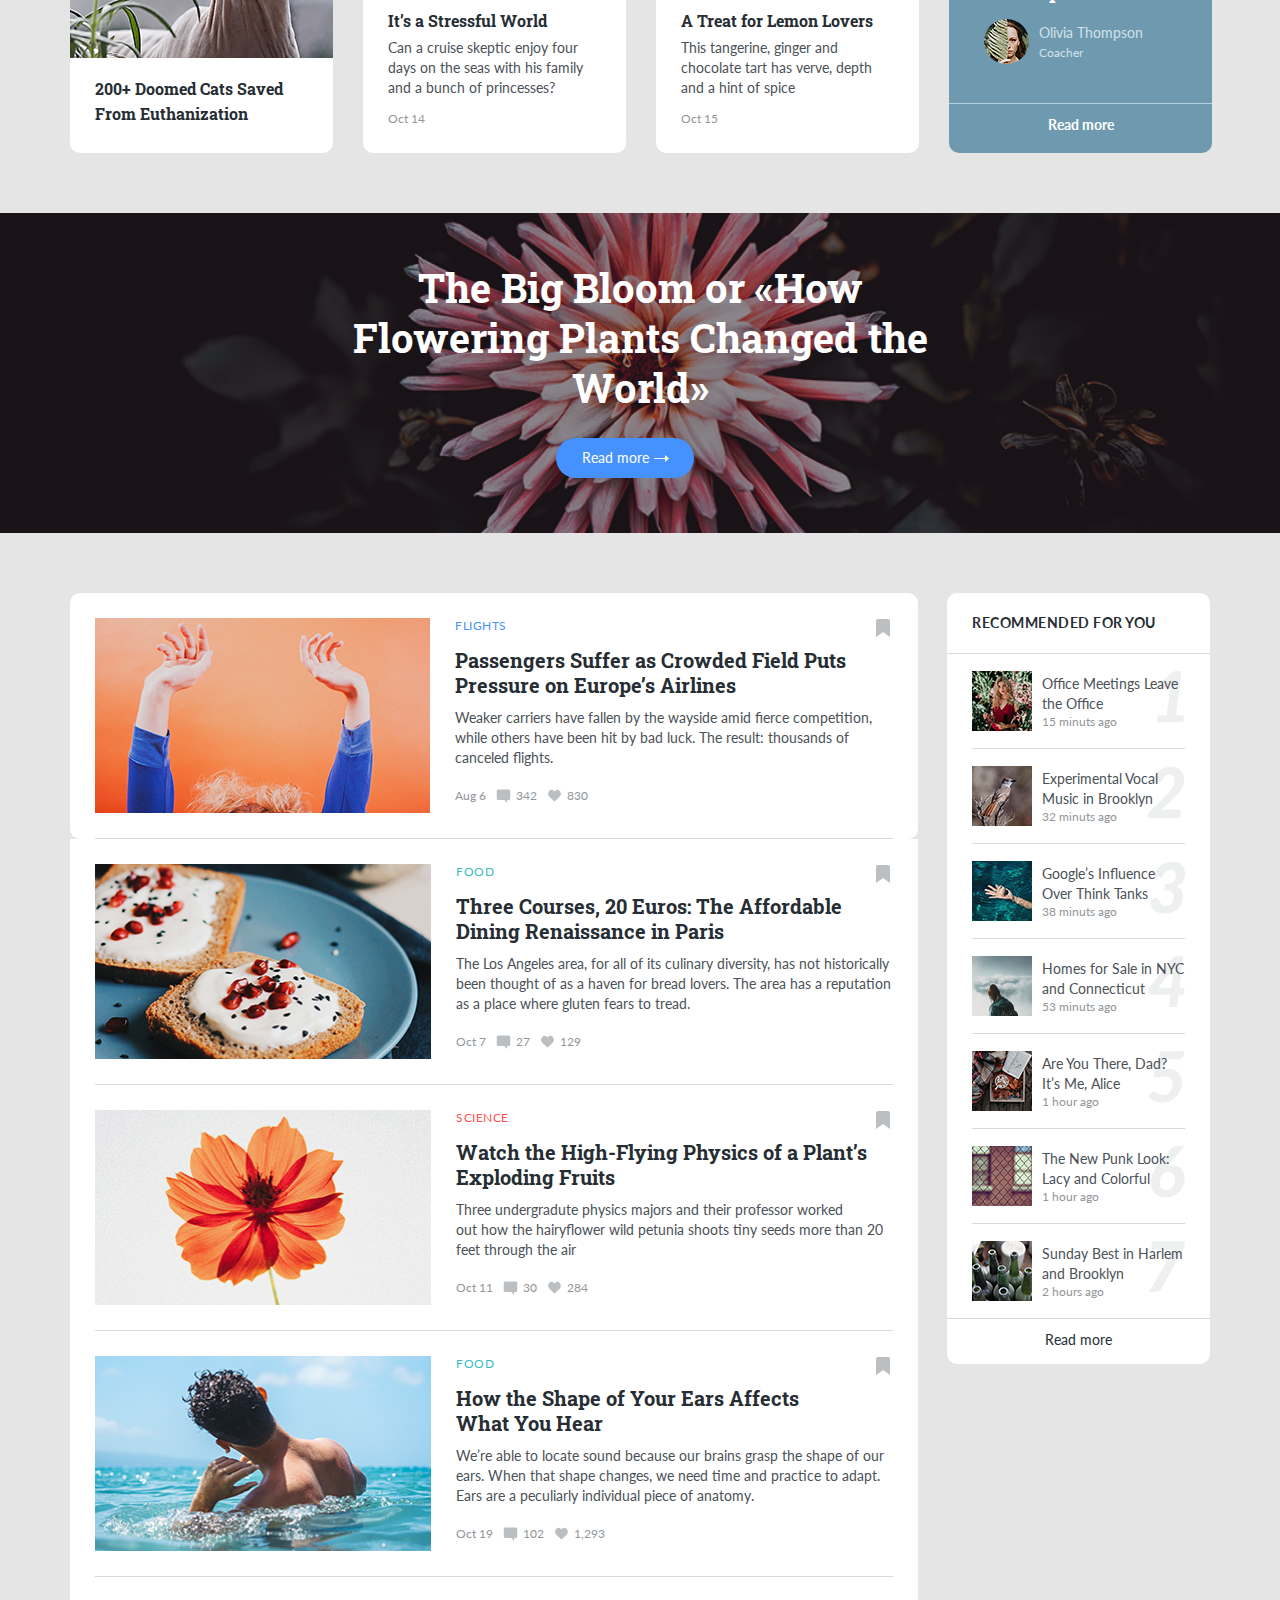
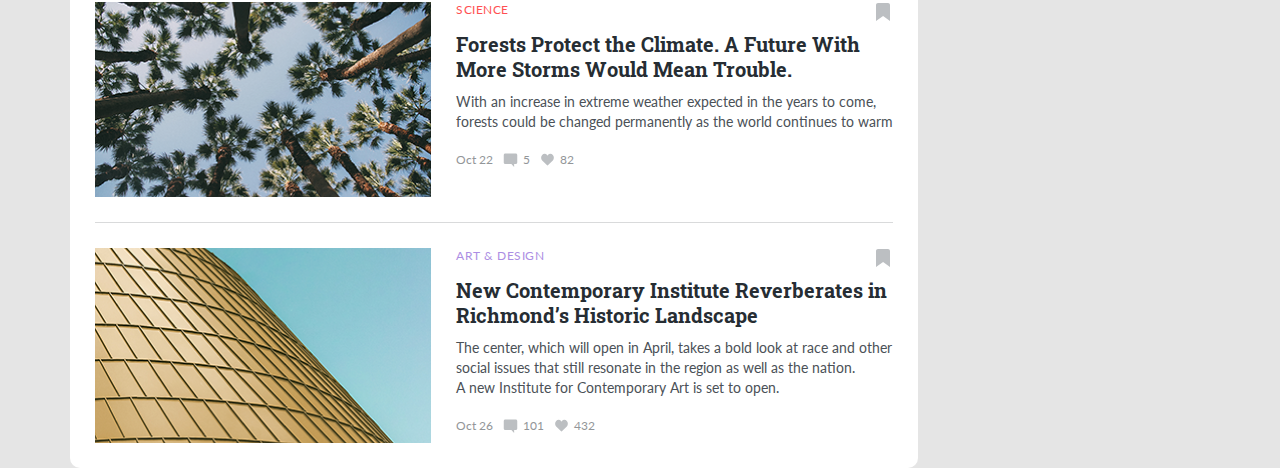
==== commit 56ae026f: "Create: news section and responsive" ====
--- a/index.html
+++ b/index.html
@@ -427,7 +427,216 @@
       <img src="img/icons/arrow.svg" alt="Icon: Arrow"> 
     </button>
   </div>
-
+  <!-- /.preview-new -->
+  <div class="news">
+    <div class="container news-container">
+      <div class="main-section">
+        <div class="new new-first">
+          <div class="new-wrapper">
+            <img src="img/new-1.png" alt="Image: New 1" class="new__img">
+            <div class="new__description">
+              <span class="new__category">Flights</span>
+              <a href="#"><h2 class="new__title">Passengers Suffer as Crowded Field Puts Pressure on Europe’s Airlines</h2></a>
+              <span class="new__text">Weaker carriers have fallen by the wayside amid fierce competition, while others have been hit by bad luck. The result: thousands of canceled flights.</span>
+              <div class="new__footer">
+                <span class="new__footer-text">Aug 6</span>
+                <img src="img/icons/comment.svg" alt="Icon: Comment" class="new__icon">
+                <span class="new__footer-text">342</span>
+                <img src="img/icons/heart.svg" alt="Icon: Likes" class="new__icon">
+                <span class="new__footer-text">830</span>
+              </div>
+            </div>
+          </div>
+          <div class="bookmark" data-book="1">
+            <svg class="bookmark-icon" width="20" height="20" viewBox="0 0 20 20" fill="none" xmlns="http://www.w3.org/2000/svg">
+              <path fill-rule="evenodd" clip-rule="evenodd" d="M5 1H15C16.1046 1 17 1.89543 17 3V19L10.0949 14L3 19V3C3 1.89543 3.89543 1 5 1Z" fill="#BCBFC2"/>
+            </svg>
+          </div>
+        </div>
+        <!-- /.new 1 -->
+        <div class="new">
+          <div class="new-wrapper">
+            <img src="img/new-2.png" alt="Image: New 2" class="new__img">
+            <div class="new__description">
+              <span class="new__category">Food</span>
+              <a href="#"><h2 class="new__title">Three Courses, 20 Euros: The Affordable Dining Renaissance in Paris</h2></a>
+              <span class="new__text">The Los Angeles area, for all of its culinary diversity, has not historically been thought of as a haven for bread lovers. The area has a reputation as a place where gluten fears to tread.</span>
+              <div class="new__footer">
+                <span class="new__footer-text">Oct 7</span>
+                <img src="img/icons/comment.svg" alt="Icon: Comment" class="new__icon">
+                <span class="new__footer-text">27</span>
+                <img src="img/icons/heart.svg" alt="Icon: Likes" class="new__icon">
+                <span class="new__footer-text">129</span>
+              </div>
+            </div>
+          </div>
+          <div class="bookmark" data-book="2">
+            <svg class="bookmark-icon" width="20" height="20" viewBox="0 0 20 20" fill="none" xmlns="http://www.w3.org/2000/svg">
+              <path fill-rule="evenodd" clip-rule="evenodd" d="M5 1H15C16.1046 1 17 1.89543 17 3V19L10.0949 14L3 19V3C3 1.89543 3.89543 1 5 1Z" fill="#BCBFC2"/>
+            </svg>
+          </div>
+        </div>
+        <!-- /.new 2 -->
+        <div class="new">
+          <div class="new-wrapper">
+            <img src="img/new-3.png" alt="Image: New 3" class="new__img">
+            <div class="new__description">
+              <span class="new__category">Science</span>
+              <a href="#"><h2 class="new__title">Watch the High-Flying Physics of a Plant’s Exploding Fruits</h2></a>
+              <span class="new__text">Three undergradute physics majors and their professor worked out how the hairyflower wild petunia shoots tiny seeds more than 20 feet through the air</span>
+              <div class="new__footer">
+                <span class="new__footer-text">Oct 11</span>
+                <img src="img/icons/comment.svg" alt="Icon: Comment" class="new__icon">
+                <span class="new__footer-text">30</span>
+                <img src="img/icons/heart.svg" alt="Icon: Likes" class="new__icon">
+                <span class="new__footer-text">284</span>
+              </div>
+            </div>
+          </div>
+          <div class="bookmark" data-book="3">
+            <svg class="bookmark-icon" width="20" height="20" viewBox="0 0 20 20" fill="none" xmlns="http://www.w3.org/2000/svg">
+              <path fill-rule="evenodd" clip-rule="evenodd" d="M5 1H15C16.1046 1 17 1.89543 17 3V19L10.0949 14L3 19V3C3 1.89543 3.89543 1 5 1Z" fill="#BCBFC2"/>
+            </svg>
+          </div>
+        </div>
+        <!-- /.new 3 -->
+        <div class="new">
+          <div class="new-wrapper">
+            <img src="img/new-4.png" alt="Image: New 4" class="new__img">
+            <div class="new__description">
+              <span class="new__category">Food</span>
+              <a href="#"><h2 class="new__title">How the Shape of Your Ears Affects What You Hear</h2></a>
+              <span class="new__text">We’re able to locate sound because our brains grasp the shape of our ears. When that shape changes, we need time and practice to adapt. Ears are a peculiarly individual piece of anatomy.</span>
+              <div class="new__footer">
+                <span class="new__footer-text">Oct 19</span>
+                <img src="img/icons/comment.svg" alt="Icon: Comment" class="new__icon">
+                <span class="new__footer-text">102</span>
+                <img src="img/icons/heart.svg" alt="Icon: Likes" class="new__icon">
+                <span class="new__footer-text">1,293</span>
+              </div>
+            </div>
+          </div>
+          <div class="bookmark" data-book="4">
+            <svg class="bookmark-icon" width="20" height="20" viewBox="0 0 20 20" fill="none" xmlns="http://www.w3.org/2000/svg">
+              <path fill-rule="evenodd" clip-rule="evenodd" d="M5 1H15C16.1046 1 17 1.89543 17 3V19L10.0949 14L3 19V3C3 1.89543 3.89543 1 5 1Z" fill="#BCBFC2"/>
+            </svg>
+          </div>
+        </div>
+        <!-- /.new 4 -->
+        <div class="new">
+          <div class="new-wrapper">
+            <img src="img/new-5.png" alt="Image: New 5" class="new__img">
+            <div class="new__description">
+              <span class="new__category">Science</span>
+              <a href="#"><h2 class="new__title">Forests Protect the Climate. A Future With More Storms Would Mean Trouble.</h2></a>
+              <span class="new__text">With an increase in extreme weather expected in the years to come, forests could be changed permanently as the world continues to warm</span>
+              <div class="new__footer">
+                <span class="new__footer-text">Oct 22</span>
+                <img src="img/icons/comment.svg" alt="Icon: Comment" class="new__icon">
+                <span class="new__footer-text">5</span>
+                <img src="img/icons/heart.svg" alt="Icon: Likes" class="new__icon">
+                <span class="new__footer-text">82</span>
+              </div>
+            </div>
+          </div>
+          <div class="bookmark" data-book="5">
+            <svg class="bookmark-icon" width="20" height="20" viewBox="0 0 20 20" fill="none" xmlns="http://www.w3.org/2000/svg">
+              <path fill-rule="evenodd" clip-rule="evenodd" d="M5 1H15C16.1046 1 17 1.89543 17 3V19L10.0949 14L3 19V3C3 1.89543 3.89543 1 5 1Z" fill="#BCBFC2"/>
+            </svg>
+          </div>
+        </div>
+        <!-- /.new 5 -->
+        <div class="new new-last">
+          <div class="new-wrapper">
+            <img src="img/new-6.png" alt="Image: New 6" class="new__img">
+            <div class="new__description">
+              <span class="new__category">Art & Design</span>
+              <a href="#"><h2 class="new__title">New Contemporary Institute Reverberates in Richmond’s Historic Landscape</h2></a>
+              <span class="new__text">The center, which will open in April, takes a bold look at race and other social issues that still resonate in the region as well as the nation. A new Institute for Contemporary Art is set to open.</span>
+              <div class="new__footer">
+                <span class="new__footer-text">Oct 26</span>
+                <img src="img/icons/comment.svg" alt="Icon: Comment" class="new__icon">
+                <span class="new__footer-text">101</span>
+                <img src="img/icons/heart.svg" alt="Icon: Likes" class="new__icon">
+                <span class="new__footer-text">432</span>
+              </div>
+            </div>
+          </div>
+          <div class="bookmark" data-book="6">
+            <svg class="bookmark-icon" width="20" height="20" viewBox="0 0 20 20" fill="none" xmlns="http://www.w3.org/2000/svg">
+              <path fill-rule="evenodd" clip-rule="evenodd" d="M5 1H15C16.1046 1 17 1.89543 17 3V19L10.0949 14L3 19V3C3 1.89543 3.89543 1 5 1Z" fill="#BCBFC2"/>
+            </svg>
+          </div>
+        </div>
+        <!-- /.new 6 -->
+      </div>
+      <!-- /.main-section -->
+      <div class="sidebar">
+        <h2 class="sidebar__title">Recommended for you</h2>
+        <div class="sidebar__item sidebar__item-1">
+          <img src="img/sidebar-1.png" alt="Image: Sidebar 1" class="sidebar__img">
+          <div class="sidebar__description">
+            <a href="#"><span class="sidebar__name">Office Meetings Leave the Office</span></a>
+            <span class="sidebar__time">15 minuts ago</span>
+          </div>
+        </div>
+        <!-- /.sidebar__item 1 -->
+        <div class="sidebar__item sidebar__item-2">
+          <img src="img/sidebar-2.png" alt="Image: Sidebar 2" class="sidebar__img">
+          <div class="sidebar__description">
+            <a href="#"><span class="sidebar__name">Experimental Vocal Music in Brooklyn</span></a>
+            <span class="sidebar__time">32 minuts ago</span>
+          </div>
+        </div>
+        <!-- /.sidebar__item 2 -->
+        <div class="sidebar__item sidebar__item-3">
+          <img src="img/sidebar-3.png" alt="Image: Sidebar 3" class="sidebar__img">
+          <div class="sidebar__description">
+            <a href="#"><span class="sidebar__name">Google’s Influence Over Think Tanks</span></a>
+            <span class="sidebar__time">38 minuts ago</span>
+          </div>
+        </div>
+        <!-- /.sidebar__item 3 -->
+        <div class="sidebar__item sidebar__item-4">
+          <img src="img/sidebar-4.png" alt="Image: Sidebar 4" class="sidebar__img">
+          <div class="sidebar__description">
+            <a href="#"><span class="sidebar__name">Homes for Sale in NYC and Connecticut</span></a>
+            <span class="sidebar__time">53 minuts ago</span>
+          </div>
+        </div>
+        <!-- /.sidebar__item 4 -->
+        <div class="sidebar__item sidebar__item-5">
+          <img src="img/sidebar-5.png" alt="Image: Sidebar 5" class="sidebar__img">
+          <div class="sidebar__description">
+            <a href="#"><span class="sidebar__name">Are You There, Dad? It’s Me, Alice</span></a>
+            <span class="sidebar__time">1 hour ago</span>
+          </div>
+        </div>
+        <!-- /.sidebar__item 5 -->
+        <div class="sidebar__item sidebar__item-6">
+          <img src="img/sidebar-6.png" alt="Image: Sidebar 6" class="sidebar__img">
+          <div class="sidebar__description">
+            <a href="#"><span class="sidebar__name">The New Punk Look: Lacy and Colorful</span></a>
+            <span class="sidebar__time">1 hour ago</span>
+          </div>
+        </div>
+        <!-- /.sidebar__item 6 -->
+        <div class="sidebar__item sidebar__item-7 last">
+          <img src="img/sidebar-7.png" alt="Image: Sidebar 7" class="sidebar__img">
+          <div class="sidebar__description">
+            <a href="#"><span class="sidebar__name">Sunday Best in Harlem and Brooklyn</span></a>
+            <span class="sidebar__time">2 hours ago</span>
+          </div>
+        </div>
+        <!-- /.sidebar__item 7 -->
+        <div class="sidebar__footer">
+          <a href="#" class="sidebar__link">Read more</a>
+        </div>
+      </div>
+      <!-- /.sidebar -->
+    </div>
+  </div>
+  <!-- /.news -->
   <script src="https://ajax.googleapis.com/ajax/libs/jquery/1.11.0/jquery.min.js"></script>
   <script src="js/jquery.fancybox.min.js"></script>
   <script src="js/main.js"></script>
--- a/css/style.css
+++ b/css/style.css
@@ -1,2 +1,2 @@
-*{box-sizing:border-box}html{height:100%}body{position:relative;height:100%;font-family:'Lato', sans-serif;background-color:#E5E5E5}a{text-decoration:none}button{cursor:pointer}.container{max-width:1140px;margin:auto}/*! normalize.css v8.0.1 | MIT License | github.com/necolas/normalize.css */html{line-height:1.15;-webkit-text-size-adjust:100%}body{margin:0}main{display:block}h1{font-size:2em;margin:0.67em 0}hr{box-sizing:content-box;height:0;overflow:visible}pre{font-family:monospace, monospace;font-size:1em}a{background-color:transparent}abbr[title]{border-bottom:none;text-decoration:underline;text-decoration:underline dotted}b,strong{font-weight:bolder}code,kbd,samp{font-family:monospace, monospace;font-size:1em}small{font-size:80%}sub,sup{font-size:75%;line-height:0;position:relative;vertical-align:baseline}sub{bottom:-0.25em}sup{top:-0.5em}img{border-style:none}button,input,optgroup,select,textarea{font-family:inherit;font-size:100%;line-height:1.15;margin:0}button,input{overflow:visible}button,select{text-transform:none}button,[type="button"],[type="reset"],[type="submit"]{-webkit-appearance:button}button::-moz-focus-inner,[type="button"]::-moz-focus-inner,[type="reset"]::-moz-focus-inner,[type="submit"]::-moz-focus-inner{border-style:none;padding:0}button:-moz-focusring,[type="button"]:-moz-focusring,[type="reset"]:-moz-focusring,[type="submit"]:-moz-focusring{outline:1px dotted ButtonText}fieldset{padding:0.35em 0.75em 0.625em}legend{box-sizing:border-box;color:inherit;display:table;max-width:100%;padding:0;white-space:normal}progress{vertical-align:baseline}textarea{overflow:auto}[type="checkbox"],[type="radio"]{box-sizing:border-box;padding:0}[type="number"]::-webkit-inner-spin-button,[type="number"]::-webkit-outer-spin-button{height:auto}[type="search"]{-webkit-appearance:textfield;outline-offset:-2px}[type="search"]::-webkit-search-decoration{-webkit-appearance:none}::-webkit-file-upload-button{-webkit-appearance:button;font:inherit}details{display:block}summary{display:list-item}template{display:none}[hidden]{display:none}.navbar{position:fixed;top:0;left:0;width:100%;z-index:99;background-color:#fff}.navbar-top{display:flex;align-items:center;justify-content:space-between;border-bottom:1px solid #D9DADB}.navbar-top__title{color:#262D33;font-weight:bold;font-size:14px;line-height:20px;margin-left:15px}.navbar-top__search{border:none;outline:none;font-size:14px;line-height:20px}.navbar-top__search::placeholder{color:#939699}.navbar-middle{display:flex;align-items:center;justify-content:space-between}.navbar-middle__logo{display:flex;align-items:center;padding-left:30px}.navbar-middle__main-logo{margin-left:-32px}.navbar-middle__img{margin-right:15px}.navbar-middle__text{color:#4B5157;font-size:14px;line-height:20px}.navbar-middle__weather{display:flex;align-items:center}.navbar-middle__weather-text{margin-right:61px}.navbar-middle__icon{margin-right:10px}.navbar-bottom{padding-top:17px;padding-bottom:18px;background-color:#262D33}.navbar-menu{display:flex;align-items:center;justify-content:space-between;list-style-type:none;margin:0;padding:0}.navbar-menu__link{color:#fff;font-size:14px;line-height:20px;letter-spacing:0.5px;text-transform:uppercase}.navbar-menu__link:hover{text-decoration:underline}.menu{display:flex;align-items:center;justify-content:space-between;padding:15px 25px 15px 0;border-right:1px solid #D9DADB}.menu-burger{position:relative;display:flex;width:18px;height:14px;padding:0;align-items:flex-start;justify-content:space-between;flex-direction:column;border:none;background-color:#fff;outline:none;cursor:pointer}.menu-burger__line{position:absolute;width:12px;height:2px;left:0;top:6px;background-color:#BCBFC2}.menu-burger__line::after{position:absolute;content:'';width:18px;height:2px;background-color:#BCBFC2;top:-6px;left:0;transition:all 0.3s ease 0s}.menu-burger__line::before{position:absolute;content:'';width:18px;height:2px;background-color:#BCBFC2;top:6px;left:0;transition:all 0.3s ease 0s}.active-burger .menu-burger__line{background-color:inherit}.active-burger .menu-burger__line::after{transform:rotate(45deg);top:0}.active-burger .menu-burger__line::before{transform:rotate(-45deg);top:0}.search{display:flex;align-items:center;margin-right:auto;margin-left:25px}.search__button{outline:none;border:none;background-color:#fff;padding:0;margin-right:10px}.subscribe{display:flex;align-items:center;justify-content:space-between;margin-right:57px}.subscribe__img{width:66px;height:44px;object-fit:cover;border-left:3px solid #BCBFC2;border-top:3px solid #BCBFC2;border-right:3px solid #BCBFC2;margin-right:10px;margin-bottom:-7px}.subscribe__description{display:flex;flex-direction:column}.subscribe__title{color:#262D33;font-weight:bold;font-size:12px;line-height:15px}.subscribe__text{color:#939699;font-size:12px;line-height:15px}.user{display:flex;align-items:center}.user__avatar{margin-right:10px}.user__link{color:#4B5157;font-size:14px;line-height:20px;cursor:pointer}.mobile-menu{position:fixed;top:50px;left:-100%;z-index:99;width:35%;height:100%;overflow:auto;display:flex;flex-direction:column;align-items:center;background-color:#262D33;transition:all 0.3s ease 0s}.mobile-menu__text{color:#fff;margin-bottom:5px;font-size:14px;line-height:20px}.mobile-menu__text:last-child{margin-bottom:0}.mobile-menu__wrapper{display:flex;flex-direction:column;align-items:center;padding-top:10px;padding-bottom:20px}.mobile-menu__icon{fill:#fff;margin-right:3px}.mobile-menu__search{display:flex;align-items:center;margin:auto;margin-top:0;margin-bottom:20px;width:250px}.mobile-menu__list{display:flex;flex-direction:column;align-items:center;list-style-type:none;margin:0;padding:0;padding-bottom:30px}.mobile-menu__item{margin-bottom:15px}.mobile-menu__link{color:#fff;font-size:14px;line-height:20px;letter-spacing:0.5px;text-transform:uppercase}.mobile-menu__button{background-color:inherit}.mobile-menu__button img{width:20px;height:20px}.mobile-menu__input{width:100%;border:1px solid #BCBFC2;border-radius:4px;background-color:inherit;color:#BCBFC2;padding:5px 7px;outline:none;font-size:14px;line-height:20px}.mobile-menu__input:placeholder{color:#939699}.mobile-menu__subscribe{display:flex;flex-direction:column;align-items:center;margin-right:0;padding-bottom:300px}.mobile-menu__subscribe .subscribe__img{margin-right:0;margin-bottom:10px;border-bottom:3px solid #BCBFC2}.mobile-menu__subscribe .subscribe__text,.mobile-menu__subscribe .subscribe__title{margin-bottom:3px;color:#fff}.mobile-menu__subscribe .subscribe__description{display:flex;flex-direction:column;align-items:center}.degree{display:flex;flex-direction:row;align-items:center}.active-menu{left:0}.overlay{width:100%;height:475px;background-color:#262D33;margin-top:188px}.hotnews{padding-top:30px;margin-bottom:30px}.hotnews-wrapper{max-width:1140px;margin:auto;border-radius:10px;background-color:#30363D;display:flex;align-items:center;justify-content:space-between;padding:25px 30px}.hotnew{display:flex;align-items:center}.hotnew:last-child .hotnew__img{border-right:none;padding-right:0}.hotnew__text{width:154px;font-family:'Roboto Slab';font-weight:bold;font-size:16px;line-height:25px;color:#fff;margin-right:15px}.hotnew__img{display:block;padding-right:25px;border-right:1px solid #4B5157}.cube{display:none}.recommended{margin-top:-290px;margin-bottom:30px}.recommended-wrapper{background-color:#fff;border-radius:10px;display:flex}.recommended__img{border-radius:10px 0 0 10px;width:100%;height:100%;object-fit:cover}.recommended__use{display:none;position:relative;width:870px;height:570px;border-radius:10px 0 0 10px;background:linear-gradient(0deg, rgba(64,48,61,0.35), rgba(64,48,61,0.35))}.recommended__use-title{position:absolute;z-index:5;top:285px;left:55px;color:#fff;font-family:Roboto Slab;font-weight:bold;font-size:40px;line-height:50px;max-width:585px}.recommended__right{display:flex;flex-direction:column;width:272px}.recommended__title{width:100%;display:flex;align-items:center;padding:20px 25px}.recommended__title h2{margin:0;padding:0;font-size:14px;line-height:20px;letter-spacing:0.5px;text-transform:uppercase;color:#262D33}.recommended__user{position:absolute;top:55px;left:55px;display:flex;align-items:center;justify-content:space-between;z-index:5}.recommended__text{display:flex;flex-direction:column}.recommended__name{font-size:14px;line-height:20px;color:#fff;mix-blend-mode:normal;opacity:0.85}.recommended__class{font-size:12px;line-height:15px;color:#fff;opacity:0.4}.recommended__avatar{width:45px;height:45px;border-radius:50%;margin-right:10px;object-fit:cover}.recommended__description{position:absolute;z-index:5;top:245px;left:55px;color:#4592FF;letter-spacing:0.5px;text-transform:uppercase;font-size:12px;line-height:15px}.recommended__buttons{position:absolute;z-index:5;top:425px;left:55px;display:flex;align-items:center;justify-content:space-between}.recommended__button{margin-right:30px}.recommended__play{margin-right:10px}.play{border:none;outline:none;border-radius:50%;width:50px;height:50px;display:flex;align-items:center;justify-content:space-between;background-color:inherit;padding:0}.play-wrapper{display:flex;align-items:center;justify-content:space-between}.play img{display:block;width:100%;height:100%;object-fit:cover}.play__description{display:flex;flex-direction:column}.play__title{font-size:14px;line-height:20px;color:#fff;mix-blend-mode:normal;opacity:0.85}.play__timecode{font-size:12px;line-height:15px;color:#fff;mix-blend-mode:normal;opacity:0.4}.tab-active{display:block}.button{background-color:#4592FF;border:none;outline:none;width:138px;height:40px;display:flex;align-items:center;justify-content:center;border-radius:20px}.button span{font-size:14px;line-height:20px;color:#fff;margin-right:5px;display:block}.button img{display:block}.recommendation{width:100%;position:relative;padding:17px 25px 19px 25px;border-top:1px solid #D9DADB}.recommendation__title{margin-bottom:8px;color:#3BBDC4;font-size:12px;line-height:15px;letter-spacing:0.5px;text-transform:uppercase}.recommendation__text{width:182px}.recommendation__text span{color:#4B5157;font-size:14px;line-height:20px}.recommendation__text img{position:absolute;margin-left:3px}.recommendation:nth-child(3) .recommendation__title{color:#6E99AE}.recommendation:nth-child(4) .recommendation__title{color:#AC8EE3}.recommendation:nth-child(5) .recommendation__title{color:#FFA34D}.recommendation:nth-child(6) .recommendation__title{color:#3DC47E}.active{background-color:#f5f5f5}.active .cube{display:block;position:absolute;left:-8px;top:39px;transform:rotate(45deg);background-color:#f5f5f5;width:15px;height:15px}.grid-container{display:grid;grid-template-columns:repeat(4, 263px);grid-template-rows:repeat(4, 170px);grid-template-areas:"item-1 item-1 item-2 item-8" "item-1 item-1 item-2 item-8" "item-3 item-4 item-5 item-8" "item-3 item-6 item-7 item-8";grid-gap:30px}.grid__item-1{grid-area:item-1;background-image:url(../img/current-2.png);background-repeat:no-repeat;background-position:100% 15px}.grid__item-2{grid-area:item-2;background:linear-gradient(0deg, rgba(64,48,61,0.35), rgba(64,48,61,0.35)),url(../img/current-1.png);background-repeat:no-repeat;background-size:cover}.grid__item-3{grid-area:item-3}.grid__item-4{grid-area:item-4}.grid__item-5{grid-area:item-5}.grid__item-6{grid-area:item-6}.grid__item-7{grid-area:item-7}.grid__item-8{grid-area:item-8;background-color:#6E99AE}.grid__item-1,.grid__item-2,.grid__item-3,.grid__item-4,.grid__item-5,.grid__item-6,.grid__item-7,.grid__item-8{border-radius:10px}.grid__item-1,.grid__item-3,.grid__item-4,.grid__item-5,.grid__item-6,.grid__item-7{background-color:#fff}.current-news{margin-bottom:60px}.current-news__main{width:100%;border-bottom:1px solid #D9DADB;padding-left:35px;padding-top:35px;padding-bottom:49px}.current-news__description{font-size:12px;line-height:15px;letter-spacing:0.5px;text-transform:uppercase;color:#6E99AE}.current-news__text{display:block;width:228px;font-size:14px;line-height:20px;color:#4B5157}.current-news__footer{display:flex;align-items:center;padding:12px 0 12px 35px}.cars__title{width:238px;font-family:'Roboto Slab';font-weight:bold;font-size:25px;line-height:30px;color:#262D33;margin-top:20px;margin-bottom:25px}.cars__avatar{border-radius:50%;width:30px;height:30px;margin-right:10px}.cars__name{width:94px;color:#262D33;font-weight:bold;font-size:14px;line-height:20px;margin-right:5px}.cars__description{width:310px;margin-right:15px;font-size:14px;line-height:20px;color:#4B5157}.cars__icon{margin-right:5px}.cars__count{font-size:12px;line-height:15px;color:#939699}.design{position:relative}.design__description{position:absolute;left:25px;top:160px;font-size:12px;line-height:15px;letter-spacing:0.5px;text-transform:uppercase;color:#E7D9FF}.design__title{margin:0;padding:0;position:absolute;left:25px;top:185px;font-family:'Roboto Slab';font-weight:bold;font-size:16px;line-height:25px;letter-spacing:0.5px;text-transform:uppercase;color:#fff;width:167px}.design__user{position:absolute;left:25px;top:300px;display:flex;align-items:center}.design__user-avatar{border-radius:50%;width:45px;height:45px;margin-right:10px}.design__user-description{display:flex;flex-direction:column}.design__user-name{font-size:14px;line-height:20px;color:#fff;mix-blend-mode:normal;opacity:0.85}.design__user-text{display:flex;align-items:center}.design__user-text span{font-size:12px;line-height:15px;color:#fff;mix-blend-mode:normal;opacity:0.4}.design__user-icon{margin-left:10px;margin-right:5px}.popular{position:absolute;top:18px;left:18px;display:flex;align-items:center;justify-content:center;width:66px;height:25px;background:#3DC47E;border-radius:3px}.popular span{color:#fff;font-size:12px;line-height:15px}.cats__img{border-radius:10px 10px 0 0;margin-bottom:15px;width:100%;height:275px;object-fit:cover}.cats__title{margin:0;padding:0;color:#262D33;font-family:'Roboto Slab';font-weight:bold;font-size:16px;line-height:25px;padding-left:25px;padding-right:25px}.card{padding:25px 25px 30px 25px}.card__title{margin:0;padding:0;color:#262D33;font-family:'Roboto Slab';font-weight:bold;font-size:16px;line-height:25px;margin-bottom:5px}.card__text{display:block;margin-bottom:10px;color:#4B5157;font-size:14px;line-height:20px}.card__data{font-size:12px;line-height:15px;color:#939699}.columns__title{margin:0;padding:20px 25px;width:100%;border-bottom:1px solid #B4D1E0;font-size:14px;line-height:20px;letter-spacing:0.5px;text-transform:uppercase;color:#fff}.columns__item{margin-top:35px;margin-left:25px;margin-right:25px;position:relative;padding-left:10px;padding-top:10px;padding-bottom:39px;border-bottom:1px solid #B4D1E0}.columns__item::before{content:'';position:absolute;left:0;top:0;background-image:url(/img/icons/quote.svg);background-repeat:no-repeat;width:40px;height:40px;opacity:0.75}.columns__item:last-child{border-bottom:none}.columns__item-title{position:absolute;margin:0;padding:0;font-family:'Roboto Slab';font-weight:bold;color:#fff;font-size:20px;line-height:25px}.columns__item-user{margin-top:90px;display:flex;align-items:center}.columns__item-avatar{border-radius:50%;width:45px;height:45px;margin-right:10px}.columns__item-description{display:flex;flex-direction:column}.columns__item-name{font-size:14px;line-height:20px;color:#D1E2EB;margin-bottom:2px}.columns__item-class{font-size:12px;line-height:15px;color:#D1E2EB}.columns__footer{display:flex;align-items:center;justify-content:center;width:100%;padding-top:11px;border-top:1px solid #B4D1E0}.columns__footer a{font-size:14px;line-height:20px;color:#fff;font-weight:bold}.last{border-bottom:none}.preview-new{width:100%;padding-top:50px;padding-bottom:55px;display:flex;align-items:center;justify-content:center;flex-direction:column;background:linear-gradient(0deg, rgba(64,48,61,0.35), rgba(64,48,61,0.35)),url(../img/preview-bg.png);background-repeat:no-repeat;background-size:cover;background-position:center center;margin-bottom:60px}.preview-new__title{margin:0;padding:0;margin-bottom:25px;max-width:650px;text-align:center;font-family:'Roboto Slab';font-weight:bold;font-size:40px;line-height:50px;color:#fff}@media screen and (max-width: 1200px){.container{max-width:920px}.hotnews-wrapper{max-width:920px}.hotnew__text{width:100px;line-height:20px;font-size:14px}.mobile-menu{width:45%}.navbar-middle__main-logo{margin-left:0}.navbar-middle__logo{padding-left:20px}.navbar-middle__img{margin-right:10px}.recommended{margin-top:-269px}.recommended__title{padding-top:16px;padding-bottom:16px}.recommendation{padding-top:17px;padding-bottom:17px}.grid-container{grid-template-columns:263px 263px 334px;grid-template-rows:repeat(5, 170px);grid-template-areas:"item-1 item-1  item-8" "item-1 item-1 item-8" "item-2 item-3 item-8" "item-2 item-3 item-8" "item-4 item-5 item-6"}.grid__item-7{display:none}}@media screen and (max-width: 992px){.container{max-width:725px}.hotnews-wrapper{max-width:725px;flex-wrap:wrap}.hotnew{margin-bottom:15px}.hotnew:nth-child(2) .hotnew__img{border-right:none;padding-right:0}.hotnew:nth-child(3),.hotnew:nth-child(4){margin-bottom:0}.hotnew__text{width:230px;line-height:25px;font-size:16px}.navbar-middle__logo{padding-left:15px}.navbar-middle__main-logo{margin-left:-35px}.navbar-middle__text{display:none}.navbar-middle__img{margin-right:0}.navbar-middle__degree{display:block}.navbar-menu__link{letter-spacing:-0.5px}.subscribe{margin-right:40px}.mobile-menu{width:60%}.recommended{margin-top:-220px}.recommended__use-title{top:265px;left:35px;font-size:35px;line-height:45px;max-width:425px}.recommended__buttons{flex-direction:column;align-items:flex-start;left:35px}.recommended__button{margin-right:0;margin-bottom:15px}.recommended__user{top:35px;left:35px}.recommended__description{left:35px;top:225px}.grid-container{grid-template-columns:1fr 1fr;grid-template-rows:repeat(8, 170px);grid-template-areas:"item-1 item-1" "item-1 item-1" "item-2 item-8" "item-2 item-8" "item-3 item-8" "item-3 item-8"  "item-4 item-5"  "item-6 item-7"}.grid__item-7{display:block}.preview-new{padding-top:40px;padding-bottom:45px}.preview-new__title{max-width:570px;font-size:35px;line-height:45px}}@media screen and (max-width: 767px){.container{max-width:700px;width:92%}.hotnews-wrapper{max-width:700px;width:92%}.hotnew__text{width:200px}.navbar-bottom{display:none}.subscribe{display:none}.overlay{margin-top:134px}.recommended__right{width:220px}.recommended__description{top:160px}.recommended__use-title{top:190px;max-width:350px}.grid-container{grid-template-rows:repeat(8, 180px);grid-template-areas:"item-1 item-1" "item-1 item-1" "item-2 item-8" "item-2 item-8" "item-3 item-8" "item-3 item-8"  "item-4 item-5"  "item-6 item-7";grid-gap:15px}.preview-new__title{max-width:490px;font-size:30px;line-height:40px}}@media screen and (max-width: 720px){.hotnew__text{width:185px}.recommended{margin-top:-202px}}@media screen and (max-width: 690px){.hotnew__text{width:170px}}@media screen and (max-width: 660px){.hotnew__img{padding-right:15px}.hotnew__text{width:145px}.recommended__use-title{max-width:300px}}@media screen and (max-width: 590px){.hotnew__text{width:130px}.recommended{margin-top:-179px}.recommended__use-title{max-width:275px}}@media screen and (max-width: 576px){body.lock{overflow:hidden}.container{max-width:500px;width:90%}.navbar-middle{justify-content:center;padding-top:15px;padding-bottom:15px}.navbar-middle__main-logo{margin-left:0}.navbar-middle__logo{display:none}.navbar-middle__weather{display:none}.search{display:none}.mobile-menu{width:100%}.active-menu{left:0}.overlay{margin-top:123px}.hotnews-wrapper{max-width:500px;width:90%;flex-wrap:wrap}.hotnew{width:100%}.hotnew:nth-child(3){margin-bottom:15px}.hotnew__text{margin-right:0;width:82%}.hotnew__img{padding-right:0;border-right:0;order:-1;margin-right:15px}.recommended{margin-top:-60px}.recommended__right{width:140px}.recommended__title{padding-left:10px;padding-right:10px}.recommended__use-title{font-size:32px;max-width:260px}.recommendation__text{width:140px}.recommendation__text span{display:none}.recommendation__text img{display:none}.active .cube{top:22px}.grid-container{grid-template-rows:repeat(8, 180px);grid-template-areas:"item-8 item-8" "item-8 item-8" "item-8 item-8" "item-8 item-8"  "item-2 item-3"  "item-2 item-3" "item-4 item-5" "item-6 item-7"}.grid__item-1{display:none}.preview-new__title{max-width:320px;font-size:18px;line-height:25px}}@media screen and (max-width: 510px){.grid-container{grid-template-columns:1fr;grid-template-rows:repeat(12, 180px);grid-template-areas:"item-8" "item-8" "item-8" "item-8"  "item-2"  "item-2" "item-3" "item-3" "item-4" "item-5" "item-6" "item-7"}}@media screen and (max-width: 460px){.recommended-wrapper{flex-direction:column}.recommended__use{width:100%;height:450px;border-radius:0 0 10px 10px}.recommended__use-title{top:155px;left:20px;font-size:27px}.recommended__img{border-radius:0 0 10px 10px}.recommended__right{order:-1;width:100%}.recommended__user{top:20px;left:20px}.recommended__description{top:130px;left:20px}.recommended__buttons{top:335px;left:20px}.recommendation{display:flex;align-items:center;justify-content:center;width:20%;padding-top:20px;padding-bottom:30px;border-right:1px solid #D9DADB}.recommendation:last-child{border-right:none}.recommendation-wrapper{display:flex}.recommendation__title{transform:rotate(-90deg);margin-bottom:0}.active .cube{display:none}}@media screen and (max-width: 370px){.recommended{margin-top:-30px}}
+*{box-sizing:border-box}html{height:100%}body{position:relative;height:100%;font-family:'Lato', sans-serif;background-color:#E5E5E5}a{text-decoration:none}button{cursor:pointer}.container{max-width:1140px;margin:auto}/*! normalize.css v8.0.1 | MIT License | github.com/necolas/normalize.css */html{line-height:1.15;-webkit-text-size-adjust:100%}body{margin:0}main{display:block}h1{font-size:2em;margin:0.67em 0}hr{box-sizing:content-box;height:0;overflow:visible}pre{font-family:monospace, monospace;font-size:1em}a{background-color:transparent}abbr[title]{border-bottom:none;text-decoration:underline;text-decoration:underline dotted}b,strong{font-weight:bolder}code,kbd,samp{font-family:monospace, monospace;font-size:1em}small{font-size:80%}sub,sup{font-size:75%;line-height:0;position:relative;vertical-align:baseline}sub{bottom:-0.25em}sup{top:-0.5em}img{border-style:none}button,input,optgroup,select,textarea{font-family:inherit;font-size:100%;line-height:1.15;margin:0}button,input{overflow:visible}button,select{text-transform:none}button,[type="button"],[type="reset"],[type="submit"]{-webkit-appearance:button}button::-moz-focus-inner,[type="button"]::-moz-focus-inner,[type="reset"]::-moz-focus-inner,[type="submit"]::-moz-focus-inner{border-style:none;padding:0}button:-moz-focusring,[type="button"]:-moz-focusring,[type="reset"]:-moz-focusring,[type="submit"]:-moz-focusring{outline:1px dotted ButtonText}fieldset{padding:0.35em 0.75em 0.625em}legend{box-sizing:border-box;color:inherit;display:table;max-width:100%;padding:0;white-space:normal}progress{vertical-align:baseline}textarea{overflow:auto}[type="checkbox"],[type="radio"]{box-sizing:border-box;padding:0}[type="number"]::-webkit-inner-spin-button,[type="number"]::-webkit-outer-spin-button{height:auto}[type="search"]{-webkit-appearance:textfield;outline-offset:-2px}[type="search"]::-webkit-search-decoration{-webkit-appearance:none}::-webkit-file-upload-button{-webkit-appearance:button;font:inherit}details{display:block}summary{display:list-item}template{display:none}[hidden]{display:none}.navbar{position:fixed;top:0;left:0;width:100%;z-index:99;background-color:#fff}.navbar-top{display:flex;align-items:center;justify-content:space-between;border-bottom:1px solid #D9DADB}.navbar-top__title{color:#262D33;font-weight:bold;font-size:14px;line-height:20px;margin-left:15px}.navbar-top__search{border:none;outline:none;font-size:14px;line-height:20px}.navbar-top__search::placeholder{color:#939699}.navbar-middle{display:flex;align-items:center;justify-content:space-between}.navbar-middle__logo{display:flex;align-items:center;padding-left:30px}.navbar-middle__main-logo{margin-left:-32px}.navbar-middle__img{margin-right:15px}.navbar-middle__text{color:#4B5157;font-size:14px;line-height:20px}.navbar-middle__weather{display:flex;align-items:center}.navbar-middle__weather-text{margin-right:61px}.navbar-middle__icon{margin-right:10px}.navbar-bottom{padding-top:17px;padding-bottom:18px;background-color:#262D33}.navbar-menu{display:flex;align-items:center;justify-content:space-between;list-style-type:none;margin:0;padding:0}.navbar-menu__link{color:#fff;font-size:14px;line-height:20px;letter-spacing:0.5px;text-transform:uppercase}.navbar-menu__link:hover{text-decoration:underline}.menu{display:flex;align-items:center;justify-content:space-between;padding:15px 25px 15px 0;border-right:1px solid #D9DADB}.menu-burger{position:relative;display:flex;width:18px;height:14px;padding:0;align-items:flex-start;justify-content:space-between;flex-direction:column;border:none;background-color:#fff;outline:none;cursor:pointer}.menu-burger__line{position:absolute;width:12px;height:2px;left:0;top:6px;background-color:#BCBFC2}.menu-burger__line::after{position:absolute;content:'';width:18px;height:2px;background-color:#BCBFC2;top:-6px;left:0;transition:all 0.3s ease 0s}.menu-burger__line::before{position:absolute;content:'';width:18px;height:2px;background-color:#BCBFC2;top:6px;left:0;transition:all 0.3s ease 0s}.active-burger .menu-burger__line{background-color:inherit}.active-burger .menu-burger__line::after{transform:rotate(45deg);top:0}.active-burger .menu-burger__line::before{transform:rotate(-45deg);top:0}.search{display:flex;align-items:center;margin-right:auto;margin-left:25px}.search__button{outline:none;border:none;background-color:#fff;padding:0;margin-right:10px}.subscribe{display:flex;align-items:center;justify-content:space-between;margin-right:57px}.subscribe__img{width:66px;height:44px;object-fit:cover;border-left:3px solid #BCBFC2;border-top:3px solid #BCBFC2;border-right:3px solid #BCBFC2;margin-right:10px;margin-bottom:-7px}.subscribe__description{display:flex;flex-direction:column}.subscribe__title{color:#262D33;font-weight:bold;font-size:12px;line-height:15px}.subscribe__text{color:#939699;font-size:12px;line-height:15px}.user{display:flex;align-items:center}.user__avatar{margin-right:10px}.user__link{color:#4B5157;font-size:14px;line-height:20px;cursor:pointer}.mobile-menu{position:fixed;top:50px;left:-100%;z-index:99;width:35%;height:100%;overflow:auto;display:flex;flex-direction:column;align-items:center;background-color:#262D33;transition:all 0.3s ease 0s}.mobile-menu__text{color:#fff;margin-bottom:5px;font-size:14px;line-height:20px}.mobile-menu__text:last-child{margin-bottom:0}.mobile-menu__wrapper{display:flex;flex-direction:column;align-items:center;padding-top:10px;padding-bottom:20px}.mobile-menu__icon{fill:#fff;margin-right:3px}.mobile-menu__search{display:flex;align-items:center;margin:auto;margin-top:0;margin-bottom:20px;width:250px}.mobile-menu__list{display:flex;flex-direction:column;align-items:center;list-style-type:none;margin:0;padding:0;padding-bottom:30px}.mobile-menu__item{margin-bottom:15px}.mobile-menu__link{color:#fff;font-size:14px;line-height:20px;letter-spacing:0.5px;text-transform:uppercase}.mobile-menu__button{background-color:inherit}.mobile-menu__button img{width:20px;height:20px}.mobile-menu__input{width:100%;border:1px solid #BCBFC2;border-radius:4px;background-color:inherit;color:#BCBFC2;padding:5px 7px;outline:none;font-size:14px;line-height:20px}.mobile-menu__input:placeholder{color:#939699}.mobile-menu__subscribe{display:flex;flex-direction:column;align-items:center;margin-right:0;padding-bottom:300px}.mobile-menu__subscribe .subscribe__img{margin-right:0;margin-bottom:10px;border-bottom:3px solid #BCBFC2}.mobile-menu__subscribe .subscribe__text,.mobile-menu__subscribe .subscribe__title{margin-bottom:3px;color:#fff}.mobile-menu__subscribe .subscribe__description{display:flex;flex-direction:column;align-items:center}.degree{display:flex;flex-direction:row;align-items:center}.active-menu{left:0}.overlay{width:100%;height:475px;background-color:#262D33;margin-top:188px}.hotnews{padding-top:30px;margin-bottom:30px}.hotnews-wrapper{max-width:1140px;margin:auto;border-radius:10px;background-color:#30363D;display:flex;align-items:center;justify-content:space-between;padding:25px 30px}.hotnew{display:flex;align-items:center}.hotnew:last-child .hotnew__img{border-right:none;padding-right:0}.hotnew__text{width:154px;font-family:'Roboto Slab';font-weight:bold;font-size:16px;line-height:25px;color:#fff;margin-right:15px}.hotnew__img{display:block;padding-right:25px;border-right:1px solid #4B5157}.cube{display:none}.recommended{margin-top:-290px;margin-bottom:30px}.recommended-wrapper{background-color:#fff;border-radius:10px;display:flex}.recommended__img{border-radius:10px 0 0 10px;width:100%;height:100%;object-fit:cover}.recommended__use{display:none;position:relative;width:870px;height:570px;border-radius:10px 0 0 10px;background:linear-gradient(0deg, rgba(64,48,61,0.35), rgba(64,48,61,0.35))}.recommended__use-title{position:absolute;z-index:5;top:285px;left:55px;color:#fff;font-family:Roboto Slab;font-weight:bold;font-size:40px;line-height:50px;max-width:585px}.recommended__right{display:flex;flex-direction:column;width:272px}.recommended__title{width:100%;display:flex;align-items:center;padding:20px 25px}.recommended__title h2{margin:0;padding:0;font-size:14px;line-height:20px;letter-spacing:0.5px;text-transform:uppercase;color:#262D33}.recommended__user{position:absolute;top:55px;left:55px;display:flex;align-items:center;justify-content:space-between;z-index:5}.recommended__text{display:flex;flex-direction:column}.recommended__name{font-size:14px;line-height:20px;color:#fff;mix-blend-mode:normal;opacity:0.85}.recommended__class{font-size:12px;line-height:15px;color:#fff;opacity:0.4}.recommended__avatar{width:45px;height:45px;border-radius:50%;margin-right:10px;object-fit:cover}.recommended__description{position:absolute;z-index:5;top:245px;left:55px;color:#4592FF;letter-spacing:0.5px;text-transform:uppercase;font-size:12px;line-height:15px}.recommended__buttons{position:absolute;z-index:5;top:425px;left:55px;display:flex;align-items:center;justify-content:space-between}.recommended__button{margin-right:30px}.recommended__play{margin-right:10px}.play{border:none;outline:none;border-radius:50%;width:50px;height:50px;display:flex;align-items:center;justify-content:space-between;background-color:inherit;padding:0}.play-wrapper{display:flex;align-items:center;justify-content:space-between}.play img{display:block;width:100%;height:100%;object-fit:cover}.play__description{display:flex;flex-direction:column}.play__title{font-size:14px;line-height:20px;color:#fff;mix-blend-mode:normal;opacity:0.85}.play__timecode{font-size:12px;line-height:15px;color:#fff;mix-blend-mode:normal;opacity:0.4}.tab-active{display:block}.button{background-color:#4592FF;border:none;outline:none;width:138px;height:40px;display:flex;align-items:center;justify-content:center;border-radius:20px}.button span{font-size:14px;line-height:20px;color:#fff;margin-right:5px;display:block}.button img{display:block}.recommendation{width:100%;position:relative;padding:17px 25px 19px 25px;border-top:1px solid #D9DADB}.recommendation__title{margin-bottom:8px;color:#3BBDC4;font-size:12px;line-height:15px;letter-spacing:0.5px;text-transform:uppercase}.recommendation__text{width:182px}.recommendation__text span{color:#4B5157;font-size:14px;line-height:20px}.recommendation__text img{position:absolute;margin-left:3px}.recommendation:nth-child(3) .recommendation__title{color:#6E99AE}.recommendation:nth-child(4) .recommendation__title{color:#AC8EE3}.recommendation:nth-child(5) .recommendation__title{color:#FFA34D}.recommendation:nth-child(6) .recommendation__title{color:#3DC47E}.active{background-color:#f5f5f5}.active .cube{display:block;position:absolute;left:-8px;top:39px;transform:rotate(45deg);background-color:#f5f5f5;width:15px;height:15px}.grid-container{display:grid;grid-template-columns:repeat(4, 263px);grid-template-rows:repeat(4, 170px);grid-template-areas:"item-1 item-1 item-2 item-8" "item-1 item-1 item-2 item-8" "item-3 item-4 item-5 item-8" "item-3 item-6 item-7 item-8";grid-gap:30px}.grid__item-1{grid-area:item-1;background-image:url(../img/current-2.png);background-repeat:no-repeat;background-position:100% 15px}.grid__item-2{grid-area:item-2;background:linear-gradient(0deg, rgba(64,48,61,0.35), rgba(64,48,61,0.35)),url(../img/current-1.png);background-repeat:no-repeat;background-size:cover}.grid__item-3{grid-area:item-3}.grid__item-4{grid-area:item-4}.grid__item-5{grid-area:item-5}.grid__item-6{grid-area:item-6}.grid__item-7{grid-area:item-7}.grid__item-8{grid-area:item-8;background-color:#6E99AE}.grid__item-1,.grid__item-2,.grid__item-3,.grid__item-4,.grid__item-5,.grid__item-6,.grid__item-7,.grid__item-8{border-radius:10px}.grid__item-1,.grid__item-3,.grid__item-4,.grid__item-5,.grid__item-6,.grid__item-7{background-color:#fff}.current-news{margin-bottom:60px}.current-news__main{width:100%;border-bottom:1px solid #D9DADB;padding-left:35px;padding-top:35px;padding-bottom:49px}.current-news__description{font-size:12px;line-height:15px;letter-spacing:0.5px;text-transform:uppercase;color:#6E99AE}.current-news__text{display:block;width:228px;font-size:14px;line-height:20px;color:#4B5157}.current-news__footer{display:flex;align-items:center;padding:12px 0 12px 35px}.cars__title{width:238px;font-family:'Roboto Slab';font-weight:bold;font-size:25px;line-height:30px;color:#262D33;margin-top:20px;margin-bottom:25px}.cars__avatar{border-radius:50%;width:30px;height:30px;margin-right:10px}.cars__name{width:94px;color:#262D33;font-weight:bold;font-size:14px;line-height:20px;margin-right:5px}.cars__description{width:310px;margin-right:15px;font-size:14px;line-height:20px;color:#4B5157}.cars__icon{margin-right:5px}.cars__count{font-size:12px;line-height:15px;color:#939699}.design{position:relative}.design__description{position:absolute;left:25px;top:160px;font-size:12px;line-height:15px;letter-spacing:0.5px;text-transform:uppercase;color:#E7D9FF}.design__title{margin:0;padding:0;position:absolute;left:25px;top:185px;font-family:'Roboto Slab';font-weight:bold;font-size:16px;line-height:25px;letter-spacing:0.5px;text-transform:uppercase;color:#fff;width:167px}.design__user{position:absolute;left:25px;top:300px;display:flex;align-items:center}.design__user-avatar{border-radius:50%;width:45px;height:45px;margin-right:10px}.design__user-description{display:flex;flex-direction:column}.design__user-name{font-size:14px;line-height:20px;color:#fff;mix-blend-mode:normal;opacity:0.85}.design__user-text{display:flex;align-items:center}.design__user-text span{font-size:12px;line-height:15px;color:#fff;mix-blend-mode:normal;opacity:0.4}.design__user-icon{margin-left:10px;margin-right:5px}.popular{position:absolute;top:18px;left:18px;display:flex;align-items:center;justify-content:center;width:66px;height:25px;background:#3DC47E;border-radius:3px}.popular span{color:#fff;font-size:12px;line-height:15px}.cats__img{border-radius:10px 10px 0 0;margin-bottom:15px;width:100%;height:275px;object-fit:cover}.cats__title{margin:0;padding:0;color:#262D33;font-family:'Roboto Slab';font-weight:bold;font-size:16px;line-height:25px;padding-left:25px;padding-right:25px}.card{padding:25px 25px 30px 25px}.card__title{margin:0;padding:0;color:#262D33;font-family:'Roboto Slab';font-weight:bold;font-size:16px;line-height:25px;margin-bottom:5px}.card__text{display:block;margin-bottom:10px;color:#4B5157;font-size:14px;line-height:20px}.card__data{font-size:12px;line-height:15px;color:#939699}.columns__title{margin:0;padding:20px 25px;width:100%;border-bottom:1px solid #B4D1E0;font-size:14px;line-height:20px;letter-spacing:0.5px;text-transform:uppercase;color:#fff}.columns__item{margin-top:35px;margin-left:25px;margin-right:25px;position:relative;padding-left:10px;padding-top:10px;padding-bottom:39px;border-bottom:1px solid #B4D1E0}.columns__item::before{content:'';position:absolute;left:0;top:0;background-image:url(/img/icons/quote.svg);background-repeat:no-repeat;width:40px;height:40px;opacity:0.75}.columns__item:last-child{border-bottom:none}.columns__item-title{position:absolute;margin:0;padding:0;font-family:'Roboto Slab';font-weight:bold;color:#fff;font-size:20px;line-height:25px}.columns__item-user{margin-top:90px;display:flex;align-items:center}.columns__item-avatar{border-radius:50%;width:45px;height:45px;margin-right:10px}.columns__item-description{display:flex;flex-direction:column}.columns__item-name{font-size:14px;line-height:20px;color:#D1E2EB;margin-bottom:2px}.columns__item-class{font-size:12px;line-height:15px;color:#D1E2EB}.columns__footer{display:flex;align-items:center;justify-content:center;width:100%;padding-top:11px;border-top:1px solid #B4D1E0}.columns__footer a{font-size:14px;line-height:20px;color:#fff;font-weight:bold}.last{border-bottom:none}.preview-new{width:100%;padding-top:50px;padding-bottom:55px;display:flex;align-items:center;justify-content:center;flex-direction:column;background:linear-gradient(0deg, rgba(64,48,61,0.35), rgba(64,48,61,0.35)),url(../img/preview-bg.png);background-repeat:no-repeat;background-size:cover;background-position:center center;margin-bottom:60px}.preview-new__title{margin:0;padding:0;margin-bottom:25px;max-width:650px;text-align:center;font-family:'Roboto Slab';font-weight:bold;font-size:40px;line-height:50px;color:#fff}.news{margin-bottom:60px}.news-container{display:flex;align-items:flex-start}.main-section{max-width:848px;margin-right:29px;background-color:inherit}.sidebar{width:263px;background-color:#fff;border-radius:10px}.new{position:relative;padding:25px;padding-bottom:0;background-color:#fff}.new-wrapper{display:flex;align-items:flex-start;padding-bottom:25px;border-bottom:1px solid #D9DADB}.new__img{width:336px;height:195px;object-fit:cover;margin-right:25px}.new__category{font-size:12px;line-height:15px;letter-spacing:0.5px;text-transform:uppercase;margin-bottom:15px}.new__title{margin:0;padding:0;font-family:'Roboto Slab';font-weight:bold;font-size:20px;line-height:25px;color:#262D33;margin-bottom:10px}.new__text{font-size:14px;line-height:20px;color:#4B5157;margin-bottom:20px}.new__footer{display:flex;align-items:center}.new__footer-text{font-size:12px;line-height:15px;color:#939699}.new__icon{margin-left:10px;margin-right:5px}.new__description{display:flex;flex-direction:column;align-items:flex-start}.new:first-child .new{border-radius:10px}.new:first-child .new__category{color:#4592FF}.new:nth-child(2) .new__category{color:#3BBDC4}.new:nth-child(3) .new__category{color:#FF4F52}.new:nth-child(4) .new__category{color:#3BBDC4}.new:nth-child(5) .new__category{color:#FF4F52}.new:last-child .new{border-radius:0 0 10px 10px}.new:last-child .new-wrapper{border-bottom:none}.new:last-child .new__category{color:#AC8EE3}.bookmark{position:absolute;top:25px;right:25px}.new-first{border-radius:10px}.new-last{border-radius:0 0 10px 10px}.sidebar__title{margin:0;padding:0;padding:20px 25px;font-size:14px;line-height:20px;letter-spacing:0.5px;text-transform:uppercase;color:#262D33;border-bottom:1px solid #D9DADB}.sidebar__item{margin-top:17px;margin-left:25px;margin-right:25px;padding-bottom:17px;border-bottom:1px solid #D9DADB;display:flex;align-items:center}.sidebar__item-1,.sidebar__item-2,.sidebar__item-3,.sidebar__item-4,.sidebar__item-5,.sidebar__item-6,.sidebar__item-7{background-repeat:no-repeat;background-position:top right}.sidebar__item-1{background-image:url(../img/icons/one.svg)}.sidebar__item-2{background-image:url(../img/icons/two.svg)}.sidebar__item-3{background-image:url(../img/icons/three.svg)}.sidebar__item-4{background-image:url(../img/icons/four.svg)}.sidebar__item-5{background-image:url(../img/icons/five.svg)}.sidebar__item-6{background-image:url(../img/icons/six.svg)}.sidebar__item-7{background-image:url(../img/icons/seven.svg)}.sidebar__img{width:60px;height:60px;object-fit:cover;margin-right:10px}.sidebar__description{display:flex;flex-direction:column;align-items:flex-start}.sidebar__name{font-size:14px;line-height:20px;color:#4B5157;margin-bottom:5px}.sidebar__time{font-size:12px;line-height:15px;color:#939699}.sidebar__footer{display:flex;align-items:center;justify-content:center;padding-top:11px;padding-bottom:14px;border-top:1px solid #D9DADB}.sidebar__link{font-size:14px;line-height:20px;color:#262D33}.last{border-bottom:none}.bookmark-active .bookmark-icon path{fill:#FF4F52}@media screen and (max-width: 1200px){.container{max-width:920px}.hotnews-wrapper{max-width:920px}.hotnew__text{width:100px;line-height:20px;font-size:14px}.mobile-menu{width:45%}.navbar-middle__main-logo{margin-left:0}.navbar-middle__logo{padding-left:20px}.navbar-middle__img{margin-right:10px}.recommended{margin-top:-269px}.recommended__title{padding-top:16px;padding-bottom:16px}.recommendation{padding-top:17px;padding-bottom:17px}.grid-container{grid-template-columns:263px 263px 334px;grid-template-rows:repeat(5, 170px);grid-template-areas:"item-1 item-1  item-8" "item-1 item-1 item-8" "item-2 item-3 item-8" "item-2 item-3 item-8" "item-4 item-5 item-6"}.grid__item-7{display:none}.main-section{max-width:630px}.new-wrapper{align-items:center}.new__img{width:300px}}@media screen and (max-width: 992px){.container{max-width:725px}.hotnews-wrapper{max-width:725px;flex-wrap:wrap}.hotnew{margin-bottom:15px}.hotnew:nth-child(2) .hotnew__img{border-right:none;padding-right:0}.hotnew:nth-child(3),.hotnew:nth-child(4){margin-bottom:0}.hotnew__text{width:230px;line-height:25px;font-size:16px}.navbar-middle__logo{padding-left:15px}.navbar-middle__main-logo{margin-left:-35px}.navbar-middle__text{display:none}.navbar-middle__img{margin-right:0}.navbar-middle__degree{display:block}.navbar-menu__link{letter-spacing:-0.5px}.subscribe{margin-right:40px}.mobile-menu{width:60%}.recommended{margin-top:-220px}.recommended__use-title{top:265px;left:35px;font-size:35px;line-height:45px;max-width:425px}.recommended__buttons{flex-direction:column;align-items:flex-start;left:35px}.recommended__button{margin-right:0;margin-bottom:15px}.recommended__user{top:35px;left:35px}.recommended__description{left:35px;top:225px}.grid-container{grid-template-columns:1fr 1fr;grid-template-rows:repeat(8, 170px);grid-template-areas:"item-1 item-1" "item-1 item-1" "item-2 item-8" "item-2 item-8" "item-3 item-8" "item-3 item-8"  "item-4 item-5"  "item-6 item-7"}.grid__item-7{display:block}.preview-new{padding-top:40px;padding-bottom:45px}.preview-new__title{max-width:570px;font-size:35px;line-height:45px}.main-section{max-width:435px}.new-wrapper{flex-direction:column}.new__img{margin-right:0;margin-bottom:25px}}@media screen and (max-width: 767px){.container{max-width:700px;width:92%}.hotnews-wrapper{max-width:700px;width:92%}.hotnew__text{width:200px}.navbar-bottom{display:none}.subscribe{display:none}.overlay{margin-top:134px}.recommended__right{width:220px}.recommended__description{top:160px}.recommended__use-title{top:190px;max-width:350px}.grid-container{grid-template-rows:repeat(8, 180px);grid-template-areas:"item-1 item-1" "item-1 item-1" "item-2 item-8" "item-2 item-8" "item-3 item-8" "item-3 item-8"  "item-4 item-5"  "item-6 item-7";grid-gap:15px}.preview-new__title{max-width:490px;font-size:30px;line-height:40px}.main-section{max-width:420px;margin-right:15px}.new__img{width:70%;height:50%}}@media screen and (max-width: 720px){.hotnew__text{width:185px}.recommended{margin-top:-202px}}@media screen and (max-width: 690px){.hotnew__text{width:170px}}@media screen and (max-width: 660px){.hotnew__img{padding-right:15px}.hotnew__text{width:145px}.recommended__use-title{max-width:300px}}@media screen and (max-width: 590px){.hotnew__text{width:130px}.recommended{margin-top:-179px}.recommended__use-title{max-width:275px}}@media screen and (max-width: 576px){body.lock{overflow:hidden}.container{max-width:500px;width:90%}.navbar-middle{justify-content:center;padding-top:15px;padding-bottom:15px}.navbar-middle__main-logo{margin-left:0}.navbar-middle__logo{display:none}.navbar-middle__weather{display:none}.search{display:none}.mobile-menu{width:100%}.active-menu{left:0}.overlay{margin-top:123px}.hotnews-wrapper{max-width:500px;width:90%;flex-wrap:wrap}.hotnew{width:100%}.hotnew:nth-child(3){margin-bottom:15px}.hotnew__text{margin-right:0;width:82%}.hotnew__img{padding-right:0;border-right:0;order:-1;margin-right:15px}.recommended{margin-top:-60px}.recommended__right{width:140px}.recommended__title{padding-left:10px;padding-right:10px}.recommended__use-title{font-size:32px;max-width:260px}.recommendation__text{width:140px}.recommendation__text span{display:none}.recommendation__text img{display:none}.active .cube{top:22px}.grid-container{grid-template-rows:repeat(8, 180px);grid-template-areas:"item-8 item-8" "item-8 item-8" "item-8 item-8" "item-8 item-8"  "item-2 item-3"  "item-2 item-3" "item-4 item-5" "item-6 item-7"}.grid__item-1{display:none}.preview-new__title{max-width:320px;font-size:18px;line-height:25px}.news-container{flex-direction:column;max-width:100%}.sidebar{order:-1;width:100%;margin-bottom:20px}.sidebar__item-5,.sidebar__item-6,.sidebar__item-7{display:none}.main-section{max-width:100%;margin-right:0}.new:nth-child(2),.new:nth-child(5){display:none}}@media screen and (max-width: 510px){.grid-container{grid-template-columns:1fr;grid-template-rows:repeat(12, 180px);grid-template-areas:"item-8" "item-8" "item-8" "item-8"  "item-2"  "item-2" "item-3" "item-3" "item-4" "item-5" "item-6" "item-7"}}@media screen and (max-width: 460px){.recommended-wrapper{flex-direction:column}.recommended__use{width:100%;height:450px;border-radius:0 0 10px 10px}.recommended__use-title{top:155px;left:20px;font-size:27px}.recommended__img{border-radius:0 0 10px 10px}.recommended__right{order:-1;width:100%}.recommended__user{top:20px;left:20px}.recommended__description{top:130px;left:20px}.recommended__buttons{top:335px;left:20px}.recommendation{display:flex;align-items:center;justify-content:center;width:20%;padding-top:20px;padding-bottom:30px;border-right:1px solid #D9DADB}.recommendation:last-child{border-right:none}.recommendation-wrapper{display:flex}.recommendation__title{transform:rotate(-90deg);margin-bottom:0}.active .cube{display:none}}@media screen and (max-width: 370px){.recommended{margin-top:-30px}}
 /*# sourceMappingURL=style.css.map */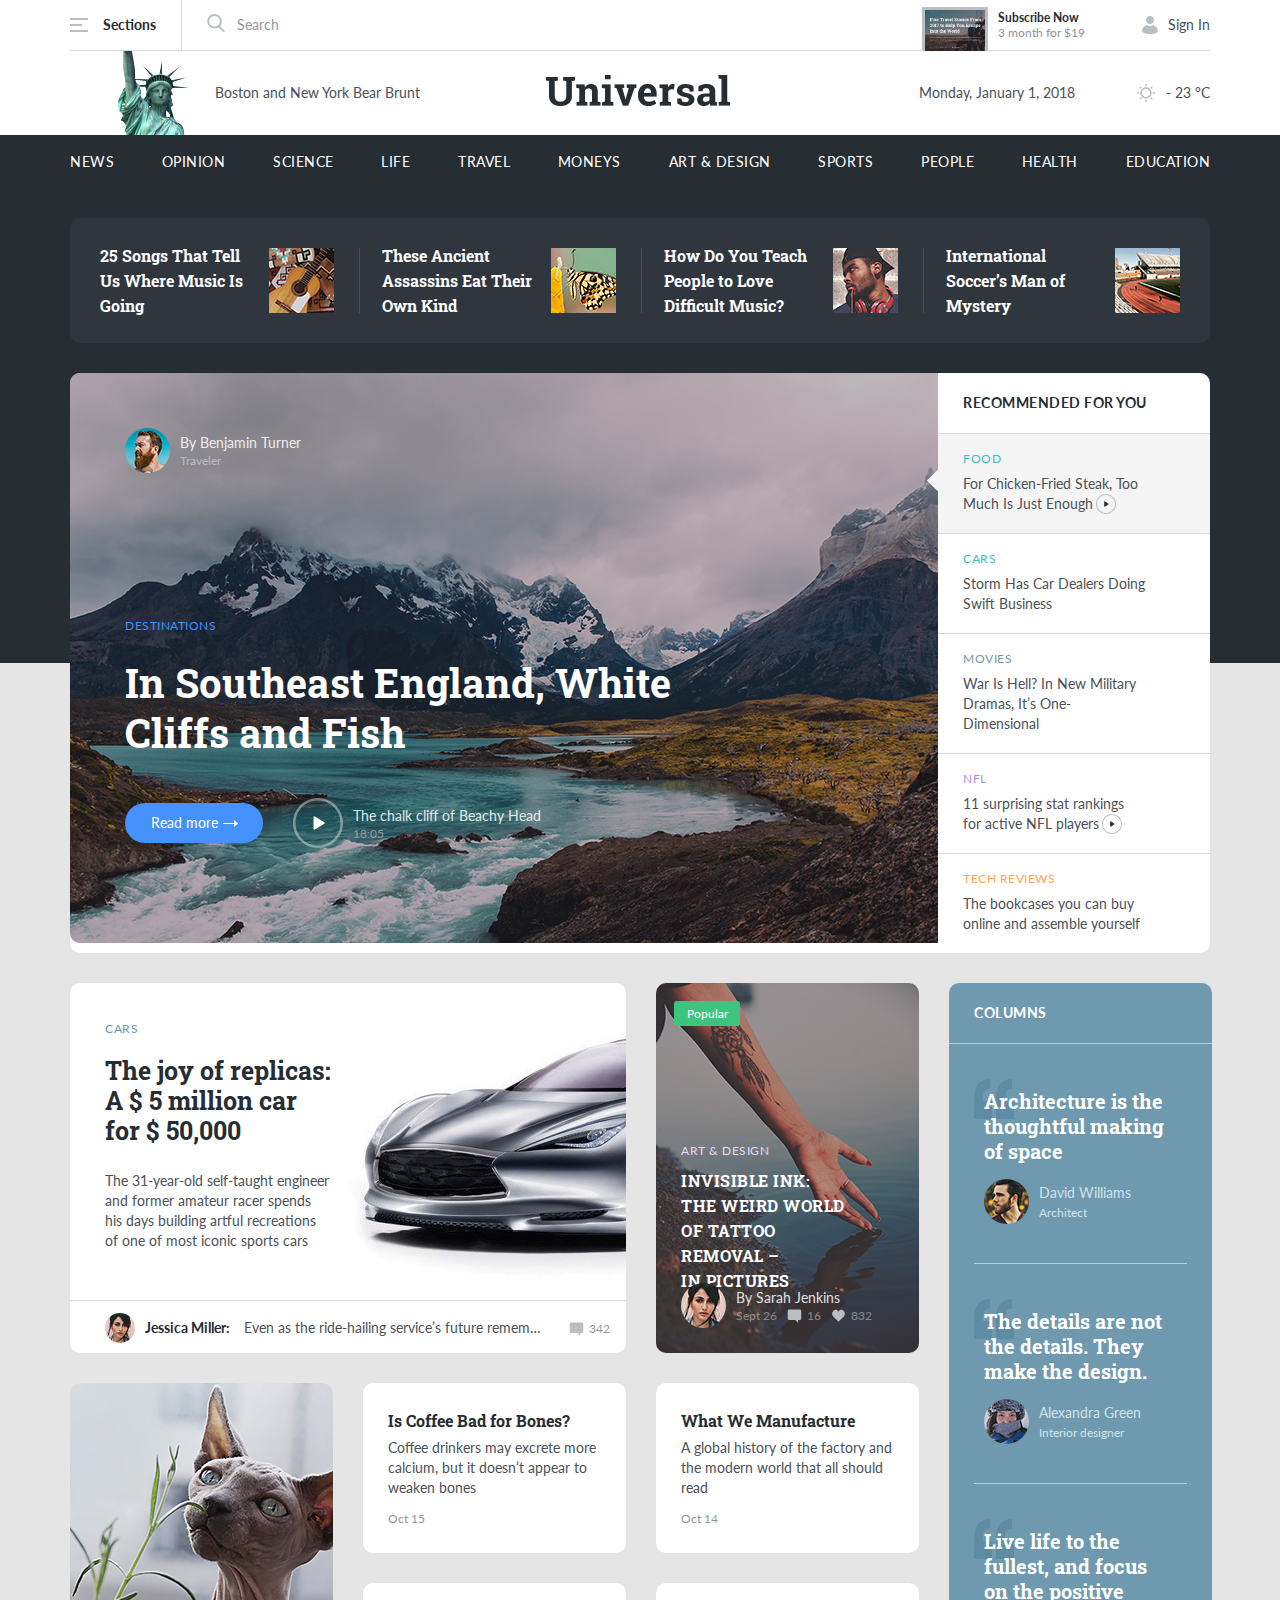
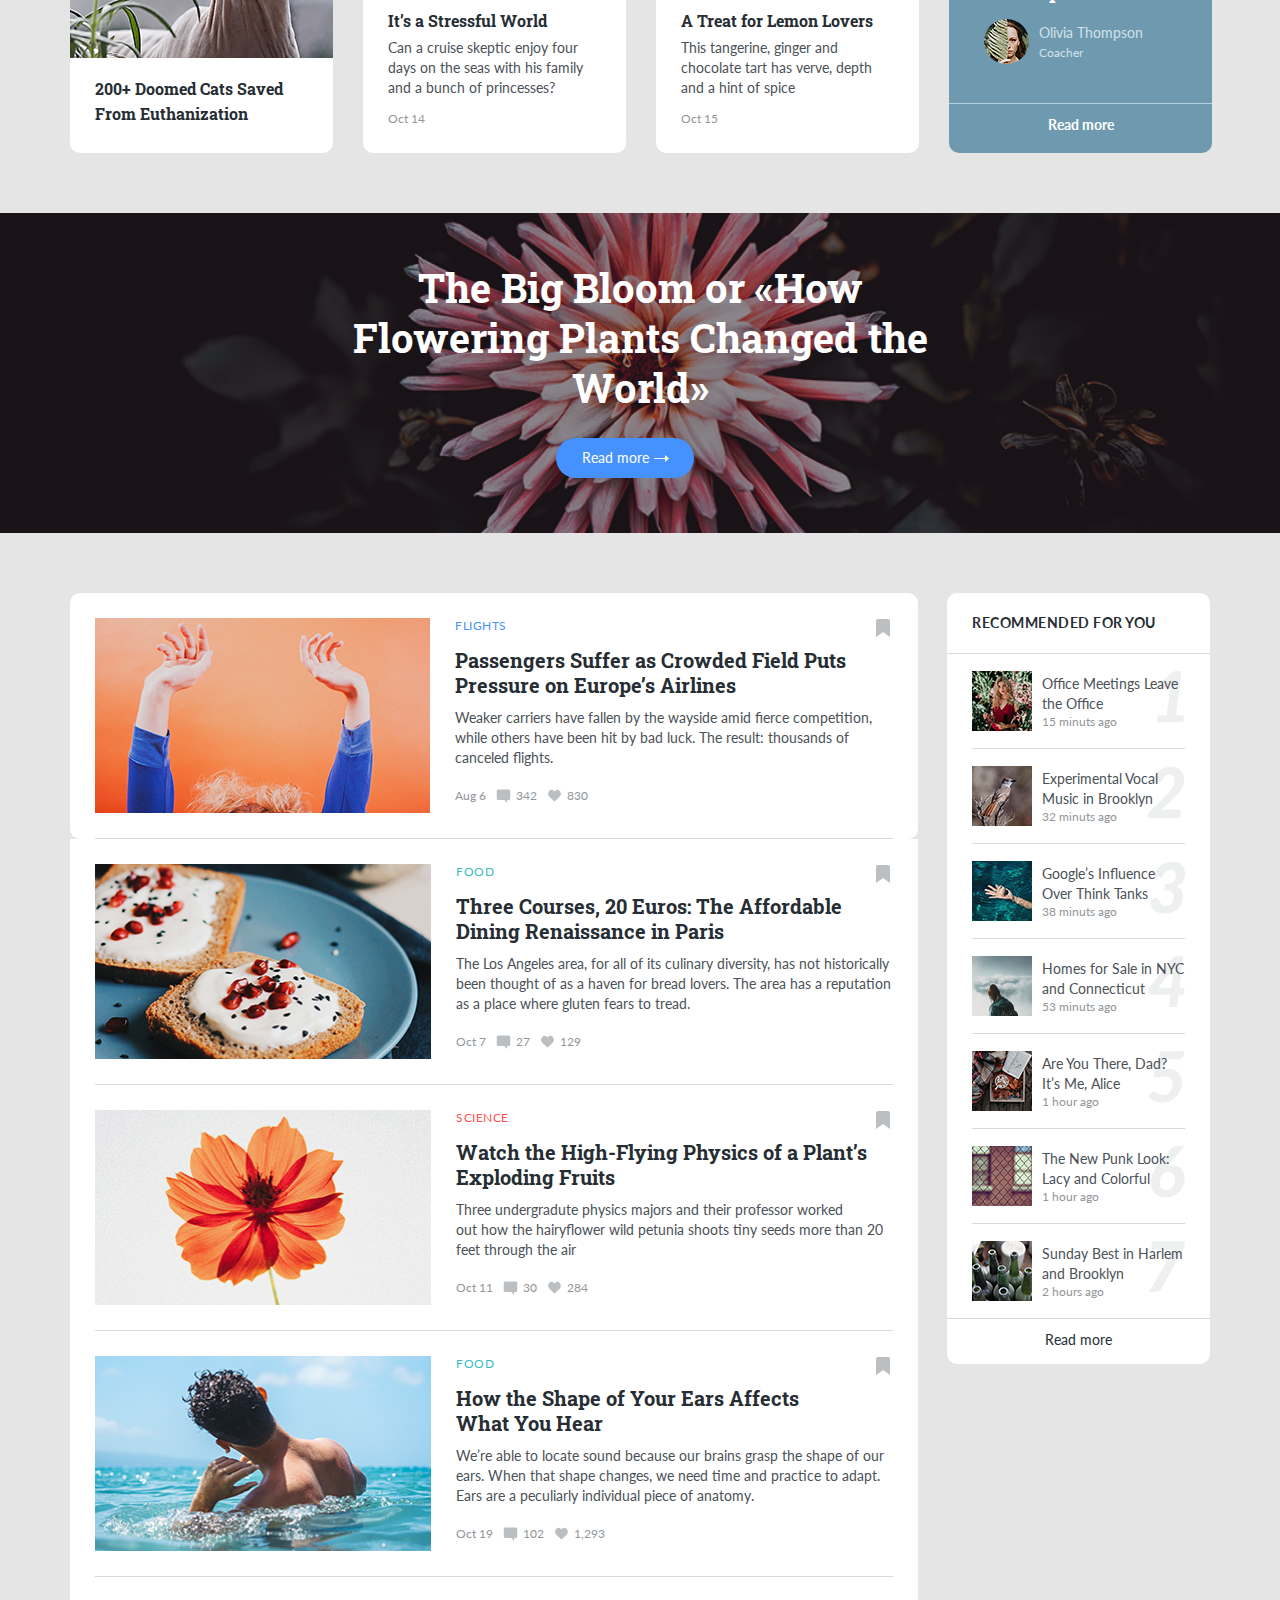
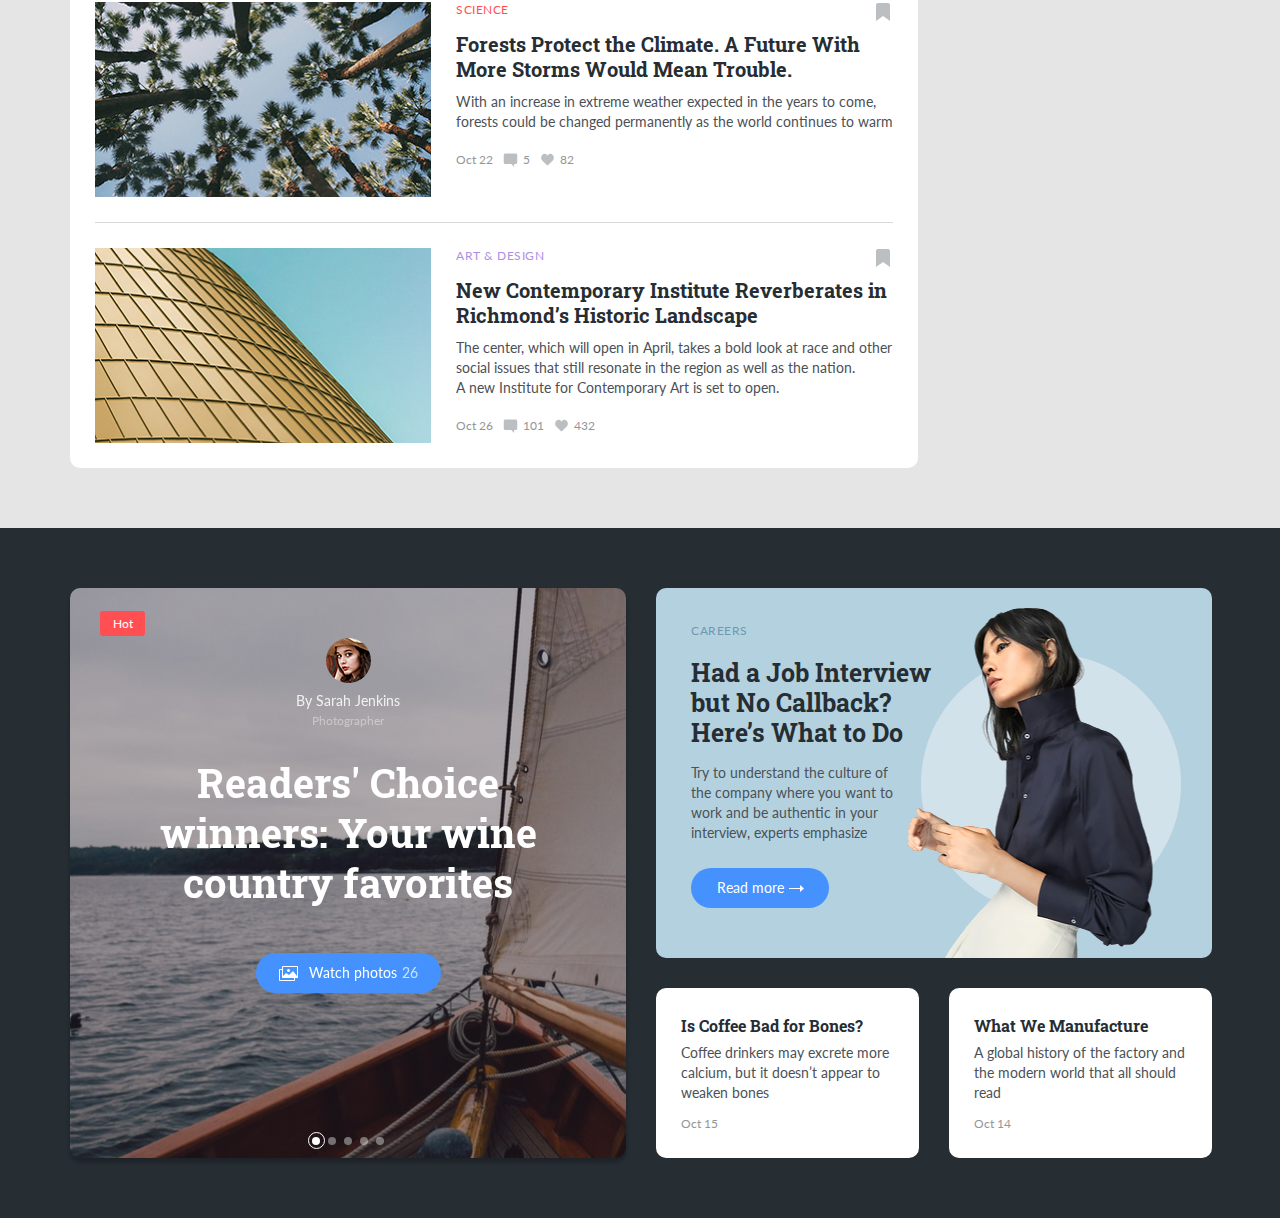
==== commit 3d3010f9: "Create: news button section and responsive" ====
--- a/index.html
+++ b/index.html
@@ -6,6 +6,7 @@
   <title>Universal</title>
   <link href="https://fonts.googleapis.com/css2?family=Lato:wght@400;700&family=Roboto+Slab:wght@400;700&display=swap" rel="stylesheet"> 
   <link rel="stylesheet" href="css/jquery.fancybox.min.css">
+  <link rel="stylesheet" href="css/swiper.min.css">
   <link rel="stylesheet" href="css/style.css">
 </head>
 <body>
@@ -235,7 +236,7 @@
             <img src="img/icons/arrow.svg" alt="Icon: Arrow"> 
           </button>
           <div class="play-wrapper">
-            <a data-fancybox href="https://youtu.be/NjF_GZJUEg0"class="play recommended__play">
+            <a data-fancybox href="https://youtu.be/NjF_GZJUEg0" class="play recommended__play">
               <img src="img/icons/play.svg" alt="Icon: Play">
             </a>
             <div class="play__description">
@@ -637,8 +638,68 @@
     </div>
   </div>
   <!-- /.news -->
+  <div class="news-bottom">
+    <div class="container news-grid">
+      <div class="news__grid-1">
+        <div class="swiper-container news-slider">
+          <!-- Additional required wrapper -->
+          <div class="swiper-wrapper">
+              <!-- Slides -->
+              <div class="swiper-slide news__slide-1"></div>
+              <!-- Slide 1 -->
+              <div class="swiper-slide news__slide-2"></div>
+              <!-- Slide 2 -->
+              <div class="swiper-slide news__slide-3"></div>
+              <!-- Slide 3 -->
+              <div class="swiper-slide news__slide-4"></div>
+              <!-- Slide 4 -->
+              <div class="swiper-slide news__slide-5"></div>
+              <!-- Slide 5 -->
+          </div>
+          <!-- If we need pagination -->
+          <div class="swiper-pagination"></div>
+          <!-- Content -->
+          <div class="news-bottom__content content">
+            <img src="img/content-avatar-1.png" alt="Image: Avatar" class="content__avatar">
+            <span class="content__name">By Sarah Jenkins</span>
+            <span class="content__class">Photographer</span>
+            <h2 class="content__title">Readers' Choice winners: Your wine country favorites</h2>
+            <button class="content__button">
+              <img src="img/icons/photos.svg" alt="Icon: Photo">
+              <span class="content__text">Watch photos</span>
+              <span class="content__quantity">26</span>
+            </button>
+          </div>
+          <div class="hot"><span>Hot</span></div>
+        </div>
+      </div>
+      <!-- /.news-slider -->
+      <div class="news__grid-2 news-bottom__big big-card">
+        <span class="big-card__description">Careers</span>
+        <h2 class="big-card__title">Had a Job Interview but No Callback? Here’s What to Do</h2>
+        <span class="big-card__text">Try to understand the culture of the company where you want to work and be authentic in your interview, experts emphasize</span>
+        <button class="button big-card__button">
+          <span>Read more</span>
+          <img src="img/icons/arrow.svg" alt="Icon: Arrow"> 
+        </button>
+      </div>
+      <div class="news__grid-3 news-bottom__card card">
+        <a href="#"><h2 class="card__title">Is Coffee Bad for Bones?</h2></a>
+        <span class="card__text">Coffee drinkers may excrete more calcium, but it doesn’t appear to weaken bones</span>
+        <span class="card__data">Oct 15</span>
+      </div>
+      <div class="news__grid-4 news-bottom__card card">
+        <a href="#"><h2 class="card__title">What We Manufacture</h2></a>
+        <span class="card__text">A global history of the factory and the modern world that all should read</span>
+        <span class="card__data">Oct 14</span>
+      </div>
+    </div>
+    <!-- /.container -->
+  </div>
+  <!-- /.news-bottom -->
   <script src="https://ajax.googleapis.com/ajax/libs/jquery/1.11.0/jquery.min.js"></script>
   <script src="js/jquery.fancybox.min.js"></script>
+  <script src="js/swiper.min.js"></script>
   <script src="js/main.js"></script>
 </body>
 </html>--- a/css/style.css
+++ b/css/style.css
@@ -1,2 +1,2 @@
-*{box-sizing:border-box}html{height:100%}body{position:relative;height:100%;font-family:'Lato', sans-serif;background-color:#E5E5E5}a{text-decoration:none}button{cursor:pointer}.container{max-width:1140px;margin:auto}/*! normalize.css v8.0.1 | MIT License | github.com/necolas/normalize.css */html{line-height:1.15;-webkit-text-size-adjust:100%}body{margin:0}main{display:block}h1{font-size:2em;margin:0.67em 0}hr{box-sizing:content-box;height:0;overflow:visible}pre{font-family:monospace, monospace;font-size:1em}a{background-color:transparent}abbr[title]{border-bottom:none;text-decoration:underline;text-decoration:underline dotted}b,strong{font-weight:bolder}code,kbd,samp{font-family:monospace, monospace;font-size:1em}small{font-size:80%}sub,sup{font-size:75%;line-height:0;position:relative;vertical-align:baseline}sub{bottom:-0.25em}sup{top:-0.5em}img{border-style:none}button,input,optgroup,select,textarea{font-family:inherit;font-size:100%;line-height:1.15;margin:0}button,input{overflow:visible}button,select{text-transform:none}button,[type="button"],[type="reset"],[type="submit"]{-webkit-appearance:button}button::-moz-focus-inner,[type="button"]::-moz-focus-inner,[type="reset"]::-moz-focus-inner,[type="submit"]::-moz-focus-inner{border-style:none;padding:0}button:-moz-focusring,[type="button"]:-moz-focusring,[type="reset"]:-moz-focusring,[type="submit"]:-moz-focusring{outline:1px dotted ButtonText}fieldset{padding:0.35em 0.75em 0.625em}legend{box-sizing:border-box;color:inherit;display:table;max-width:100%;padding:0;white-space:normal}progress{vertical-align:baseline}textarea{overflow:auto}[type="checkbox"],[type="radio"]{box-sizing:border-box;padding:0}[type="number"]::-webkit-inner-spin-button,[type="number"]::-webkit-outer-spin-button{height:auto}[type="search"]{-webkit-appearance:textfield;outline-offset:-2px}[type="search"]::-webkit-search-decoration{-webkit-appearance:none}::-webkit-file-upload-button{-webkit-appearance:button;font:inherit}details{display:block}summary{display:list-item}template{display:none}[hidden]{display:none}.navbar{position:fixed;top:0;left:0;width:100%;z-index:99;background-color:#fff}.navbar-top{display:flex;align-items:center;justify-content:space-between;border-bottom:1px solid #D9DADB}.navbar-top__title{color:#262D33;font-weight:bold;font-size:14px;line-height:20px;margin-left:15px}.navbar-top__search{border:none;outline:none;font-size:14px;line-height:20px}.navbar-top__search::placeholder{color:#939699}.navbar-middle{display:flex;align-items:center;justify-content:space-between}.navbar-middle__logo{display:flex;align-items:center;padding-left:30px}.navbar-middle__main-logo{margin-left:-32px}.navbar-middle__img{margin-right:15px}.navbar-middle__text{color:#4B5157;font-size:14px;line-height:20px}.navbar-middle__weather{display:flex;align-items:center}.navbar-middle__weather-text{margin-right:61px}.navbar-middle__icon{margin-right:10px}.navbar-bottom{padding-top:17px;padding-bottom:18px;background-color:#262D33}.navbar-menu{display:flex;align-items:center;justify-content:space-between;list-style-type:none;margin:0;padding:0}.navbar-menu__link{color:#fff;font-size:14px;line-height:20px;letter-spacing:0.5px;text-transform:uppercase}.navbar-menu__link:hover{text-decoration:underline}.menu{display:flex;align-items:center;justify-content:space-between;padding:15px 25px 15px 0;border-right:1px solid #D9DADB}.menu-burger{position:relative;display:flex;width:18px;height:14px;padding:0;align-items:flex-start;justify-content:space-between;flex-direction:column;border:none;background-color:#fff;outline:none;cursor:pointer}.menu-burger__line{position:absolute;width:12px;height:2px;left:0;top:6px;background-color:#BCBFC2}.menu-burger__line::after{position:absolute;content:'';width:18px;height:2px;background-color:#BCBFC2;top:-6px;left:0;transition:all 0.3s ease 0s}.menu-burger__line::before{position:absolute;content:'';width:18px;height:2px;background-color:#BCBFC2;top:6px;left:0;transition:all 0.3s ease 0s}.active-burger .menu-burger__line{background-color:inherit}.active-burger .menu-burger__line::after{transform:rotate(45deg);top:0}.active-burger .menu-burger__line::before{transform:rotate(-45deg);top:0}.search{display:flex;align-items:center;margin-right:auto;margin-left:25px}.search__button{outline:none;border:none;background-color:#fff;padding:0;margin-right:10px}.subscribe{display:flex;align-items:center;justify-content:space-between;margin-right:57px}.subscribe__img{width:66px;height:44px;object-fit:cover;border-left:3px solid #BCBFC2;border-top:3px solid #BCBFC2;border-right:3px solid #BCBFC2;margin-right:10px;margin-bottom:-7px}.subscribe__description{display:flex;flex-direction:column}.subscribe__title{color:#262D33;font-weight:bold;font-size:12px;line-height:15px}.subscribe__text{color:#939699;font-size:12px;line-height:15px}.user{display:flex;align-items:center}.user__avatar{margin-right:10px}.user__link{color:#4B5157;font-size:14px;line-height:20px;cursor:pointer}.mobile-menu{position:fixed;top:50px;left:-100%;z-index:99;width:35%;height:100%;overflow:auto;display:flex;flex-direction:column;align-items:center;background-color:#262D33;transition:all 0.3s ease 0s}.mobile-menu__text{color:#fff;margin-bottom:5px;font-size:14px;line-height:20px}.mobile-menu__text:last-child{margin-bottom:0}.mobile-menu__wrapper{display:flex;flex-direction:column;align-items:center;padding-top:10px;padding-bottom:20px}.mobile-menu__icon{fill:#fff;margin-right:3px}.mobile-menu__search{display:flex;align-items:center;margin:auto;margin-top:0;margin-bottom:20px;width:250px}.mobile-menu__list{display:flex;flex-direction:column;align-items:center;list-style-type:none;margin:0;padding:0;padding-bottom:30px}.mobile-menu__item{margin-bottom:15px}.mobile-menu__link{color:#fff;font-size:14px;line-height:20px;letter-spacing:0.5px;text-transform:uppercase}.mobile-menu__button{background-color:inherit}.mobile-menu__button img{width:20px;height:20px}.mobile-menu__input{width:100%;border:1px solid #BCBFC2;border-radius:4px;background-color:inherit;color:#BCBFC2;padding:5px 7px;outline:none;font-size:14px;line-height:20px}.mobile-menu__input:placeholder{color:#939699}.mobile-menu__subscribe{display:flex;flex-direction:column;align-items:center;margin-right:0;padding-bottom:300px}.mobile-menu__subscribe .subscribe__img{margin-right:0;margin-bottom:10px;border-bottom:3px solid #BCBFC2}.mobile-menu__subscribe .subscribe__text,.mobile-menu__subscribe .subscribe__title{margin-bottom:3px;color:#fff}.mobile-menu__subscribe .subscribe__description{display:flex;flex-direction:column;align-items:center}.degree{display:flex;flex-direction:row;align-items:center}.active-menu{left:0}.overlay{width:100%;height:475px;background-color:#262D33;margin-top:188px}.hotnews{padding-top:30px;margin-bottom:30px}.hotnews-wrapper{max-width:1140px;margin:auto;border-radius:10px;background-color:#30363D;display:flex;align-items:center;justify-content:space-between;padding:25px 30px}.hotnew{display:flex;align-items:center}.hotnew:last-child .hotnew__img{border-right:none;padding-right:0}.hotnew__text{width:154px;font-family:'Roboto Slab';font-weight:bold;font-size:16px;line-height:25px;color:#fff;margin-right:15px}.hotnew__img{display:block;padding-right:25px;border-right:1px solid #4B5157}.cube{display:none}.recommended{margin-top:-290px;margin-bottom:30px}.recommended-wrapper{background-color:#fff;border-radius:10px;display:flex}.recommended__img{border-radius:10px 0 0 10px;width:100%;height:100%;object-fit:cover}.recommended__use{display:none;position:relative;width:870px;height:570px;border-radius:10px 0 0 10px;background:linear-gradient(0deg, rgba(64,48,61,0.35), rgba(64,48,61,0.35))}.recommended__use-title{position:absolute;z-index:5;top:285px;left:55px;color:#fff;font-family:Roboto Slab;font-weight:bold;font-size:40px;line-height:50px;max-width:585px}.recommended__right{display:flex;flex-direction:column;width:272px}.recommended__title{width:100%;display:flex;align-items:center;padding:20px 25px}.recommended__title h2{margin:0;padding:0;font-size:14px;line-height:20px;letter-spacing:0.5px;text-transform:uppercase;color:#262D33}.recommended__user{position:absolute;top:55px;left:55px;display:flex;align-items:center;justify-content:space-between;z-index:5}.recommended__text{display:flex;flex-direction:column}.recommended__name{font-size:14px;line-height:20px;color:#fff;mix-blend-mode:normal;opacity:0.85}.recommended__class{font-size:12px;line-height:15px;color:#fff;opacity:0.4}.recommended__avatar{width:45px;height:45px;border-radius:50%;margin-right:10px;object-fit:cover}.recommended__description{position:absolute;z-index:5;top:245px;left:55px;color:#4592FF;letter-spacing:0.5px;text-transform:uppercase;font-size:12px;line-height:15px}.recommended__buttons{position:absolute;z-index:5;top:425px;left:55px;display:flex;align-items:center;justify-content:space-between}.recommended__button{margin-right:30px}.recommended__play{margin-right:10px}.play{border:none;outline:none;border-radius:50%;width:50px;height:50px;display:flex;align-items:center;justify-content:space-between;background-color:inherit;padding:0}.play-wrapper{display:flex;align-items:center;justify-content:space-between}.play img{display:block;width:100%;height:100%;object-fit:cover}.play__description{display:flex;flex-direction:column}.play__title{font-size:14px;line-height:20px;color:#fff;mix-blend-mode:normal;opacity:0.85}.play__timecode{font-size:12px;line-height:15px;color:#fff;mix-blend-mode:normal;opacity:0.4}.tab-active{display:block}.button{background-color:#4592FF;border:none;outline:none;width:138px;height:40px;display:flex;align-items:center;justify-content:center;border-radius:20px}.button span{font-size:14px;line-height:20px;color:#fff;margin-right:5px;display:block}.button img{display:block}.recommendation{width:100%;position:relative;padding:17px 25px 19px 25px;border-top:1px solid #D9DADB}.recommendation__title{margin-bottom:8px;color:#3BBDC4;font-size:12px;line-height:15px;letter-spacing:0.5px;text-transform:uppercase}.recommendation__text{width:182px}.recommendation__text span{color:#4B5157;font-size:14px;line-height:20px}.recommendation__text img{position:absolute;margin-left:3px}.recommendation:nth-child(3) .recommendation__title{color:#6E99AE}.recommendation:nth-child(4) .recommendation__title{color:#AC8EE3}.recommendation:nth-child(5) .recommendation__title{color:#FFA34D}.recommendation:nth-child(6) .recommendation__title{color:#3DC47E}.active{background-color:#f5f5f5}.active .cube{display:block;position:absolute;left:-8px;top:39px;transform:rotate(45deg);background-color:#f5f5f5;width:15px;height:15px}.grid-container{display:grid;grid-template-columns:repeat(4, 263px);grid-template-rows:repeat(4, 170px);grid-template-areas:"item-1 item-1 item-2 item-8" "item-1 item-1 item-2 item-8" "item-3 item-4 item-5 item-8" "item-3 item-6 item-7 item-8";grid-gap:30px}.grid__item-1{grid-area:item-1;background-image:url(../img/current-2.png);background-repeat:no-repeat;background-position:100% 15px}.grid__item-2{grid-area:item-2;background:linear-gradient(0deg, rgba(64,48,61,0.35), rgba(64,48,61,0.35)),url(../img/current-1.png);background-repeat:no-repeat;background-size:cover}.grid__item-3{grid-area:item-3}.grid__item-4{grid-area:item-4}.grid__item-5{grid-area:item-5}.grid__item-6{grid-area:item-6}.grid__item-7{grid-area:item-7}.grid__item-8{grid-area:item-8;background-color:#6E99AE}.grid__item-1,.grid__item-2,.grid__item-3,.grid__item-4,.grid__item-5,.grid__item-6,.grid__item-7,.grid__item-8{border-radius:10px}.grid__item-1,.grid__item-3,.grid__item-4,.grid__item-5,.grid__item-6,.grid__item-7{background-color:#fff}.current-news{margin-bottom:60px}.current-news__main{width:100%;border-bottom:1px solid #D9DADB;padding-left:35px;padding-top:35px;padding-bottom:49px}.current-news__description{font-size:12px;line-height:15px;letter-spacing:0.5px;text-transform:uppercase;color:#6E99AE}.current-news__text{display:block;width:228px;font-size:14px;line-height:20px;color:#4B5157}.current-news__footer{display:flex;align-items:center;padding:12px 0 12px 35px}.cars__title{width:238px;font-family:'Roboto Slab';font-weight:bold;font-size:25px;line-height:30px;color:#262D33;margin-top:20px;margin-bottom:25px}.cars__avatar{border-radius:50%;width:30px;height:30px;margin-right:10px}.cars__name{width:94px;color:#262D33;font-weight:bold;font-size:14px;line-height:20px;margin-right:5px}.cars__description{width:310px;margin-right:15px;font-size:14px;line-height:20px;color:#4B5157}.cars__icon{margin-right:5px}.cars__count{font-size:12px;line-height:15px;color:#939699}.design{position:relative}.design__description{position:absolute;left:25px;top:160px;font-size:12px;line-height:15px;letter-spacing:0.5px;text-transform:uppercase;color:#E7D9FF}.design__title{margin:0;padding:0;position:absolute;left:25px;top:185px;font-family:'Roboto Slab';font-weight:bold;font-size:16px;line-height:25px;letter-spacing:0.5px;text-transform:uppercase;color:#fff;width:167px}.design__user{position:absolute;left:25px;top:300px;display:flex;align-items:center}.design__user-avatar{border-radius:50%;width:45px;height:45px;margin-right:10px}.design__user-description{display:flex;flex-direction:column}.design__user-name{font-size:14px;line-height:20px;color:#fff;mix-blend-mode:normal;opacity:0.85}.design__user-text{display:flex;align-items:center}.design__user-text span{font-size:12px;line-height:15px;color:#fff;mix-blend-mode:normal;opacity:0.4}.design__user-icon{margin-left:10px;margin-right:5px}.popular{position:absolute;top:18px;left:18px;display:flex;align-items:center;justify-content:center;width:66px;height:25px;background:#3DC47E;border-radius:3px}.popular span{color:#fff;font-size:12px;line-height:15px}.cats__img{border-radius:10px 10px 0 0;margin-bottom:15px;width:100%;height:275px;object-fit:cover}.cats__title{margin:0;padding:0;color:#262D33;font-family:'Roboto Slab';font-weight:bold;font-size:16px;line-height:25px;padding-left:25px;padding-right:25px}.card{padding:25px 25px 30px 25px}.card__title{margin:0;padding:0;color:#262D33;font-family:'Roboto Slab';font-weight:bold;font-size:16px;line-height:25px;margin-bottom:5px}.card__text{display:block;margin-bottom:10px;color:#4B5157;font-size:14px;line-height:20px}.card__data{font-size:12px;line-height:15px;color:#939699}.columns__title{margin:0;padding:20px 25px;width:100%;border-bottom:1px solid #B4D1E0;font-size:14px;line-height:20px;letter-spacing:0.5px;text-transform:uppercase;color:#fff}.columns__item{margin-top:35px;margin-left:25px;margin-right:25px;position:relative;padding-left:10px;padding-top:10px;padding-bottom:39px;border-bottom:1px solid #B4D1E0}.columns__item::before{content:'';position:absolute;left:0;top:0;background-image:url(/img/icons/quote.svg);background-repeat:no-repeat;width:40px;height:40px;opacity:0.75}.columns__item:last-child{border-bottom:none}.columns__item-title{position:absolute;margin:0;padding:0;font-family:'Roboto Slab';font-weight:bold;color:#fff;font-size:20px;line-height:25px}.columns__item-user{margin-top:90px;display:flex;align-items:center}.columns__item-avatar{border-radius:50%;width:45px;height:45px;margin-right:10px}.columns__item-description{display:flex;flex-direction:column}.columns__item-name{font-size:14px;line-height:20px;color:#D1E2EB;margin-bottom:2px}.columns__item-class{font-size:12px;line-height:15px;color:#D1E2EB}.columns__footer{display:flex;align-items:center;justify-content:center;width:100%;padding-top:11px;border-top:1px solid #B4D1E0}.columns__footer a{font-size:14px;line-height:20px;color:#fff;font-weight:bold}.last{border-bottom:none}.preview-new{width:100%;padding-top:50px;padding-bottom:55px;display:flex;align-items:center;justify-content:center;flex-direction:column;background:linear-gradient(0deg, rgba(64,48,61,0.35), rgba(64,48,61,0.35)),url(../img/preview-bg.png);background-repeat:no-repeat;background-size:cover;background-position:center center;margin-bottom:60px}.preview-new__title{margin:0;padding:0;margin-bottom:25px;max-width:650px;text-align:center;font-family:'Roboto Slab';font-weight:bold;font-size:40px;line-height:50px;color:#fff}.news{margin-bottom:60px}.news-container{display:flex;align-items:flex-start}.main-section{max-width:848px;margin-right:29px;background-color:inherit}.sidebar{width:263px;background-color:#fff;border-radius:10px}.new{position:relative;padding:25px;padding-bottom:0;background-color:#fff}.new-wrapper{display:flex;align-items:flex-start;padding-bottom:25px;border-bottom:1px solid #D9DADB}.new__img{width:336px;height:195px;object-fit:cover;margin-right:25px}.new__category{font-size:12px;line-height:15px;letter-spacing:0.5px;text-transform:uppercase;margin-bottom:15px}.new__title{margin:0;padding:0;font-family:'Roboto Slab';font-weight:bold;font-size:20px;line-height:25px;color:#262D33;margin-bottom:10px}.new__text{font-size:14px;line-height:20px;color:#4B5157;margin-bottom:20px}.new__footer{display:flex;align-items:center}.new__footer-text{font-size:12px;line-height:15px;color:#939699}.new__icon{margin-left:10px;margin-right:5px}.new__description{display:flex;flex-direction:column;align-items:flex-start}.new:first-child .new{border-radius:10px}.new:first-child .new__category{color:#4592FF}.new:nth-child(2) .new__category{color:#3BBDC4}.new:nth-child(3) .new__category{color:#FF4F52}.new:nth-child(4) .new__category{color:#3BBDC4}.new:nth-child(5) .new__category{color:#FF4F52}.new:last-child .new{border-radius:0 0 10px 10px}.new:last-child .new-wrapper{border-bottom:none}.new:last-child .new__category{color:#AC8EE3}.bookmark{position:absolute;top:25px;right:25px}.new-first{border-radius:10px}.new-last{border-radius:0 0 10px 10px}.sidebar__title{margin:0;padding:0;padding:20px 25px;font-size:14px;line-height:20px;letter-spacing:0.5px;text-transform:uppercase;color:#262D33;border-bottom:1px solid #D9DADB}.sidebar__item{margin-top:17px;margin-left:25px;margin-right:25px;padding-bottom:17px;border-bottom:1px solid #D9DADB;display:flex;align-items:center}.sidebar__item-1,.sidebar__item-2,.sidebar__item-3,.sidebar__item-4,.sidebar__item-5,.sidebar__item-6,.sidebar__item-7{background-repeat:no-repeat;background-position:top right}.sidebar__item-1{background-image:url(../img/icons/one.svg)}.sidebar__item-2{background-image:url(../img/icons/two.svg)}.sidebar__item-3{background-image:url(../img/icons/three.svg)}.sidebar__item-4{background-image:url(../img/icons/four.svg)}.sidebar__item-5{background-image:url(../img/icons/five.svg)}.sidebar__item-6{background-image:url(../img/icons/six.svg)}.sidebar__item-7{background-image:url(../img/icons/seven.svg)}.sidebar__img{width:60px;height:60px;object-fit:cover;margin-right:10px}.sidebar__description{display:flex;flex-direction:column;align-items:flex-start}.sidebar__name{font-size:14px;line-height:20px;color:#4B5157;margin-bottom:5px}.sidebar__time{font-size:12px;line-height:15px;color:#939699}.sidebar__footer{display:flex;align-items:center;justify-content:center;padding-top:11px;padding-bottom:14px;border-top:1px solid #D9DADB}.sidebar__link{font-size:14px;line-height:20px;color:#262D33}.last{border-bottom:none}.bookmark-active .bookmark-icon path{fill:#FF4F52}@media screen and (max-width: 1200px){.container{max-width:920px}.hotnews-wrapper{max-width:920px}.hotnew__text{width:100px;line-height:20px;font-size:14px}.mobile-menu{width:45%}.navbar-middle__main-logo{margin-left:0}.navbar-middle__logo{padding-left:20px}.navbar-middle__img{margin-right:10px}.recommended{margin-top:-269px}.recommended__title{padding-top:16px;padding-bottom:16px}.recommendation{padding-top:17px;padding-bottom:17px}.grid-container{grid-template-columns:263px 263px 334px;grid-template-rows:repeat(5, 170px);grid-template-areas:"item-1 item-1  item-8" "item-1 item-1 item-8" "item-2 item-3 item-8" "item-2 item-3 item-8" "item-4 item-5 item-6"}.grid__item-7{display:none}.main-section{max-width:630px}.new-wrapper{align-items:center}.new__img{width:300px}}@media screen and (max-width: 992px){.container{max-width:725px}.hotnews-wrapper{max-width:725px;flex-wrap:wrap}.hotnew{margin-bottom:15px}.hotnew:nth-child(2) .hotnew__img{border-right:none;padding-right:0}.hotnew:nth-child(3),.hotnew:nth-child(4){margin-bottom:0}.hotnew__text{width:230px;line-height:25px;font-size:16px}.navbar-middle__logo{padding-left:15px}.navbar-middle__main-logo{margin-left:-35px}.navbar-middle__text{display:none}.navbar-middle__img{margin-right:0}.navbar-middle__degree{display:block}.navbar-menu__link{letter-spacing:-0.5px}.subscribe{margin-right:40px}.mobile-menu{width:60%}.recommended{margin-top:-220px}.recommended__use-title{top:265px;left:35px;font-size:35px;line-height:45px;max-width:425px}.recommended__buttons{flex-direction:column;align-items:flex-start;left:35px}.recommended__button{margin-right:0;margin-bottom:15px}.recommended__user{top:35px;left:35px}.recommended__description{left:35px;top:225px}.grid-container{grid-template-columns:1fr 1fr;grid-template-rows:repeat(8, 170px);grid-template-areas:"item-1 item-1" "item-1 item-1" "item-2 item-8" "item-2 item-8" "item-3 item-8" "item-3 item-8"  "item-4 item-5"  "item-6 item-7"}.grid__item-7{display:block}.preview-new{padding-top:40px;padding-bottom:45px}.preview-new__title{max-width:570px;font-size:35px;line-height:45px}.main-section{max-width:435px}.new-wrapper{flex-direction:column}.new__img{margin-right:0;margin-bottom:25px}}@media screen and (max-width: 767px){.container{max-width:700px;width:92%}.hotnews-wrapper{max-width:700px;width:92%}.hotnew__text{width:200px}.navbar-bottom{display:none}.subscribe{display:none}.overlay{margin-top:134px}.recommended__right{width:220px}.recommended__description{top:160px}.recommended__use-title{top:190px;max-width:350px}.grid-container{grid-template-rows:repeat(8, 180px);grid-template-areas:"item-1 item-1" "item-1 item-1" "item-2 item-8" "item-2 item-8" "item-3 item-8" "item-3 item-8"  "item-4 item-5"  "item-6 item-7";grid-gap:15px}.preview-new__title{max-width:490px;font-size:30px;line-height:40px}.main-section{max-width:420px;margin-right:15px}.new__img{width:70%;height:50%}}@media screen and (max-width: 720px){.hotnew__text{width:185px}.recommended{margin-top:-202px}}@media screen and (max-width: 690px){.hotnew__text{width:170px}}@media screen and (max-width: 660px){.hotnew__img{padding-right:15px}.hotnew__text{width:145px}.recommended__use-title{max-width:300px}}@media screen and (max-width: 590px){.hotnew__text{width:130px}.recommended{margin-top:-179px}.recommended__use-title{max-width:275px}}@media screen and (max-width: 576px){body.lock{overflow:hidden}.container{max-width:500px;width:90%}.navbar-middle{justify-content:center;padding-top:15px;padding-bottom:15px}.navbar-middle__main-logo{margin-left:0}.navbar-middle__logo{display:none}.navbar-middle__weather{display:none}.search{display:none}.mobile-menu{width:100%}.active-menu{left:0}.overlay{margin-top:123px}.hotnews-wrapper{max-width:500px;width:90%;flex-wrap:wrap}.hotnew{width:100%}.hotnew:nth-child(3){margin-bottom:15px}.hotnew__text{margin-right:0;width:82%}.hotnew__img{padding-right:0;border-right:0;order:-1;margin-right:15px}.recommended{margin-top:-60px}.recommended__right{width:140px}.recommended__title{padding-left:10px;padding-right:10px}.recommended__use-title{font-size:32px;max-width:260px}.recommendation__text{width:140px}.recommendation__text span{display:none}.recommendation__text img{display:none}.active .cube{top:22px}.grid-container{grid-template-rows:repeat(8, 180px);grid-template-areas:"item-8 item-8" "item-8 item-8" "item-8 item-8" "item-8 item-8"  "item-2 item-3"  "item-2 item-3" "item-4 item-5" "item-6 item-7"}.grid__item-1{display:none}.preview-new__title{max-width:320px;font-size:18px;line-height:25px}.news-container{flex-direction:column;max-width:100%}.sidebar{order:-1;width:100%;margin-bottom:20px}.sidebar__item-5,.sidebar__item-6,.sidebar__item-7{display:none}.main-section{max-width:100%;margin-right:0}.new:nth-child(2),.new:nth-child(5){display:none}}@media screen and (max-width: 510px){.grid-container{grid-template-columns:1fr;grid-template-rows:repeat(12, 180px);grid-template-areas:"item-8" "item-8" "item-8" "item-8"  "item-2"  "item-2" "item-3" "item-3" "item-4" "item-5" "item-6" "item-7"}}@media screen and (max-width: 460px){.recommended-wrapper{flex-direction:column}.recommended__use{width:100%;height:450px;border-radius:0 0 10px 10px}.recommended__use-title{top:155px;left:20px;font-size:27px}.recommended__img{border-radius:0 0 10px 10px}.recommended__right{order:-1;width:100%}.recommended__user{top:20px;left:20px}.recommended__description{top:130px;left:20px}.recommended__buttons{top:335px;left:20px}.recommendation{display:flex;align-items:center;justify-content:center;width:20%;padding-top:20px;padding-bottom:30px;border-right:1px solid #D9DADB}.recommendation:last-child{border-right:none}.recommendation-wrapper{display:flex}.recommendation__title{transform:rotate(-90deg);margin-bottom:0}.active .cube{display:none}}@media screen and (max-width: 370px){.recommended{margin-top:-30px}}
+*{box-sizing:border-box}html{height:100%}body{position:relative;height:100%;font-family:'Lato', sans-serif;background-color:#E5E5E5}a{text-decoration:none}button{cursor:pointer}.container{max-width:1140px;margin:auto}/*! normalize.css v8.0.1 | MIT License | github.com/necolas/normalize.css */html{line-height:1.15;-webkit-text-size-adjust:100%}body{margin:0}main{display:block}h1{font-size:2em;margin:0.67em 0}hr{box-sizing:content-box;height:0;overflow:visible}pre{font-family:monospace, monospace;font-size:1em}a{background-color:transparent}abbr[title]{border-bottom:none;text-decoration:underline;text-decoration:underline dotted}b,strong{font-weight:bolder}code,kbd,samp{font-family:monospace, monospace;font-size:1em}small{font-size:80%}sub,sup{font-size:75%;line-height:0;position:relative;vertical-align:baseline}sub{bottom:-0.25em}sup{top:-0.5em}img{border-style:none}button,input,optgroup,select,textarea{font-family:inherit;font-size:100%;line-height:1.15;margin:0}button,input{overflow:visible}button,select{text-transform:none}button,[type="button"],[type="reset"],[type="submit"]{-webkit-appearance:button}button::-moz-focus-inner,[type="button"]::-moz-focus-inner,[type="reset"]::-moz-focus-inner,[type="submit"]::-moz-focus-inner{border-style:none;padding:0}button:-moz-focusring,[type="button"]:-moz-focusring,[type="reset"]:-moz-focusring,[type="submit"]:-moz-focusring{outline:1px dotted ButtonText}fieldset{padding:0.35em 0.75em 0.625em}legend{box-sizing:border-box;color:inherit;display:table;max-width:100%;padding:0;white-space:normal}progress{vertical-align:baseline}textarea{overflow:auto}[type="checkbox"],[type="radio"]{box-sizing:border-box;padding:0}[type="number"]::-webkit-inner-spin-button,[type="number"]::-webkit-outer-spin-button{height:auto}[type="search"]{-webkit-appearance:textfield;outline-offset:-2px}[type="search"]::-webkit-search-decoration{-webkit-appearance:none}::-webkit-file-upload-button{-webkit-appearance:button;font:inherit}details{display:block}summary{display:list-item}template{display:none}[hidden]{display:none}.navbar{position:fixed;top:0;left:0;width:100%;z-index:99;background-color:#fff}.navbar-top{display:flex;align-items:center;justify-content:space-between;border-bottom:1px solid #D9DADB}.navbar-top__title{color:#262D33;font-weight:bold;font-size:14px;line-height:20px;margin-left:15px}.navbar-top__search{border:none;outline:none;font-size:14px;line-height:20px}.navbar-top__search::placeholder{color:#939699}.navbar-middle{display:flex;align-items:center;justify-content:space-between}.navbar-middle__logo{display:flex;align-items:center;padding-left:30px}.navbar-middle__main-logo{margin-left:-32px}.navbar-middle__img{margin-right:15px}.navbar-middle__text{color:#4B5157;font-size:14px;line-height:20px}.navbar-middle__weather{display:flex;align-items:center}.navbar-middle__weather-text{margin-right:61px}.navbar-middle__icon{margin-right:10px}.navbar-bottom{padding-top:17px;padding-bottom:18px;background-color:#262D33}.navbar-menu{display:flex;align-items:center;justify-content:space-between;list-style-type:none;margin:0;padding:0}.navbar-menu__link{color:#fff;font-size:14px;line-height:20px;letter-spacing:0.5px;text-transform:uppercase}.navbar-menu__link:hover{text-decoration:underline}.menu{display:flex;align-items:center;justify-content:space-between;padding:15px 25px 15px 0;border-right:1px solid #D9DADB}.menu-burger{position:relative;display:flex;width:18px;height:14px;padding:0;align-items:flex-start;justify-content:space-between;flex-direction:column;border:none;background-color:#fff;outline:none;cursor:pointer}.menu-burger__line{position:absolute;width:12px;height:2px;left:0;top:6px;background-color:#BCBFC2}.menu-burger__line::after{position:absolute;content:'';width:18px;height:2px;background-color:#BCBFC2;top:-6px;left:0;transition:all 0.3s ease 0s}.menu-burger__line::before{position:absolute;content:'';width:18px;height:2px;background-color:#BCBFC2;top:6px;left:0;transition:all 0.3s ease 0s}.active-burger .menu-burger__line{background-color:inherit}.active-burger .menu-burger__line::after{transform:rotate(45deg);top:0}.active-burger .menu-burger__line::before{transform:rotate(-45deg);top:0}.search{display:flex;align-items:center;margin-right:auto;margin-left:25px}.search__button{outline:none;border:none;background-color:#fff;padding:0;margin-right:10px}.subscribe{display:flex;align-items:center;justify-content:space-between;margin-right:57px}.subscribe__img{width:66px;height:44px;object-fit:cover;border-left:3px solid #BCBFC2;border-top:3px solid #BCBFC2;border-right:3px solid #BCBFC2;margin-right:10px;margin-bottom:-7px}.subscribe__description{display:flex;flex-direction:column}.subscribe__title{color:#262D33;font-weight:bold;font-size:12px;line-height:15px}.subscribe__text{color:#939699;font-size:12px;line-height:15px}.user{display:flex;align-items:center}.user__avatar{margin-right:10px}.user__link{color:#4B5157;font-size:14px;line-height:20px;cursor:pointer}.mobile-menu{position:fixed;top:50px;left:-100%;z-index:99;width:35%;height:100%;overflow:auto;display:flex;flex-direction:column;align-items:center;background-color:#262D33;transition:all 0.3s ease 0s}.mobile-menu__text{color:#fff;margin-bottom:5px;font-size:14px;line-height:20px}.mobile-menu__text:last-child{margin-bottom:0}.mobile-menu__wrapper{display:flex;flex-direction:column;align-items:center;padding-top:10px;padding-bottom:20px}.mobile-menu__icon{fill:#fff;margin-right:3px}.mobile-menu__search{display:flex;align-items:center;margin:auto;margin-top:0;margin-bottom:20px;width:250px}.mobile-menu__list{display:flex;flex-direction:column;align-items:center;list-style-type:none;margin:0;padding:0;padding-bottom:30px}.mobile-menu__item{margin-bottom:15px}.mobile-menu__link{color:#fff;font-size:14px;line-height:20px;letter-spacing:0.5px;text-transform:uppercase}.mobile-menu__button{background-color:inherit}.mobile-menu__button img{width:20px;height:20px}.mobile-menu__input{width:100%;border:1px solid #BCBFC2;border-radius:4px;background-color:inherit;color:#BCBFC2;padding:5px 7px;outline:none;font-size:14px;line-height:20px}.mobile-menu__input:placeholder{color:#939699}.mobile-menu__subscribe{display:flex;flex-direction:column;align-items:center;margin-right:0;padding-bottom:300px}.mobile-menu__subscribe .subscribe__img{margin-right:0;margin-bottom:10px;border-bottom:3px solid #BCBFC2}.mobile-menu__subscribe .subscribe__text,.mobile-menu__subscribe .subscribe__title{margin-bottom:3px;color:#fff}.mobile-menu__subscribe .subscribe__description{display:flex;flex-direction:column;align-items:center}.degree{display:flex;flex-direction:row;align-items:center}.active-menu{left:0}.overlay{width:100%;height:475px;background-color:#262D33;margin-top:188px}.hotnews{padding-top:30px;margin-bottom:30px}.hotnews-wrapper{max-width:1140px;margin:auto;border-radius:10px;background-color:#30363D;display:flex;align-items:center;justify-content:space-between;padding:25px 30px}.hotnew{display:flex;align-items:center}.hotnew:last-child .hotnew__img{border-right:none;padding-right:0}.hotnew__text{width:154px;font-family:'Roboto Slab';font-weight:bold;font-size:16px;line-height:25px;color:#fff;margin-right:15px}.hotnew__img{display:block;padding-right:25px;border-right:1px solid #4B5157}.cube{display:none}.recommended{margin-top:-290px;margin-bottom:30px}.recommended-wrapper{background-color:#fff;border-radius:10px;display:flex}.recommended__img{border-radius:10px 0 0 10px;width:100%;height:100%;object-fit:cover}.recommended__use{display:none;position:relative;width:870px;height:570px;border-radius:10px 0 0 10px;background:linear-gradient(0deg, rgba(64,48,61,0.35), rgba(64,48,61,0.35))}.recommended__use-title{position:absolute;z-index:5;top:285px;left:55px;color:#fff;font-family:Roboto Slab;font-weight:bold;font-size:40px;line-height:50px;max-width:585px}.recommended__right{display:flex;flex-direction:column;width:272px}.recommended__title{width:100%;display:flex;align-items:center;padding:20px 25px}.recommended__title h2{margin:0;padding:0;font-size:14px;line-height:20px;letter-spacing:0.5px;text-transform:uppercase;color:#262D33}.recommended__user{position:absolute;top:55px;left:55px;display:flex;align-items:center;justify-content:space-between;z-index:5}.recommended__text{display:flex;flex-direction:column}.recommended__name{font-size:14px;line-height:20px;color:#fff;mix-blend-mode:normal;opacity:0.85}.recommended__class{font-size:12px;line-height:15px;color:#fff;opacity:0.4}.recommended__avatar{width:45px;height:45px;border-radius:50%;margin-right:10px;object-fit:cover}.recommended__description{position:absolute;z-index:5;top:245px;left:55px;color:#4592FF;letter-spacing:0.5px;text-transform:uppercase;font-size:12px;line-height:15px}.recommended__buttons{position:absolute;z-index:5;top:425px;left:55px;display:flex;align-items:center;justify-content:space-between}.recommended__button{margin-right:30px}.recommended__play{margin-right:10px}.play{border:none;outline:none;border-radius:50%;width:50px;height:50px;display:flex;align-items:center;justify-content:space-between;background-color:inherit;padding:0}.play-wrapper{display:flex;align-items:center;justify-content:space-between}.play img{display:block;width:100%;height:100%;object-fit:cover}.play__description{display:flex;flex-direction:column}.play__title{font-size:14px;line-height:20px;color:#fff;mix-blend-mode:normal;opacity:0.85}.play__timecode{font-size:12px;line-height:15px;color:#fff;mix-blend-mode:normal;opacity:0.4}.tab-active{display:block}.button{background-color:#4592FF;border:none;outline:none;width:138px;height:40px;display:flex;align-items:center;justify-content:center;border-radius:20px}.button span{font-size:14px;line-height:20px;color:#fff;margin-right:5px;display:block}.button img{display:block}.recommendation{width:100%;position:relative;padding:17px 25px 19px 25px;border-top:1px solid #D9DADB}.recommendation__title{margin-bottom:8px;color:#3BBDC4;font-size:12px;line-height:15px;letter-spacing:0.5px;text-transform:uppercase}.recommendation__text{width:182px}.recommendation__text span{color:#4B5157;font-size:14px;line-height:20px}.recommendation__text img{position:absolute;margin-left:3px}.recommendation:nth-child(3) .recommendation__title{color:#6E99AE}.recommendation:nth-child(4) .recommendation__title{color:#AC8EE3}.recommendation:nth-child(5) .recommendation__title{color:#FFA34D}.recommendation:nth-child(6) .recommendation__title{color:#3DC47E}.active{background-color:#f5f5f5}.active .cube{display:block;position:absolute;left:-8px;top:39px;transform:rotate(45deg);background-color:#f5f5f5;width:15px;height:15px}.grid-container{display:grid;grid-template-columns:repeat(4, 263px);grid-template-rows:repeat(4, 170px);grid-template-areas:"item-1 item-1 item-2 item-8" "item-1 item-1 item-2 item-8" "item-3 item-4 item-5 item-8" "item-3 item-6 item-7 item-8";grid-gap:30px}.grid__item-1{grid-area:item-1;background-image:url(../img/current-2.png);background-repeat:no-repeat;background-position:100% 15px}.grid__item-2{grid-area:item-2;background:linear-gradient(0deg, rgba(64,48,61,0.35), rgba(64,48,61,0.35)),url(../img/current-1.png);background-repeat:no-repeat;background-size:cover}.grid__item-3{grid-area:item-3}.grid__item-4{grid-area:item-4}.grid__item-5{grid-area:item-5}.grid__item-6{grid-area:item-6}.grid__item-7{grid-area:item-7}.grid__item-8{grid-area:item-8;background-color:#6E99AE}.grid__item-1,.grid__item-2,.grid__item-3,.grid__item-4,.grid__item-5,.grid__item-6,.grid__item-7,.grid__item-8{border-radius:10px}.grid__item-1,.grid__item-3,.grid__item-4,.grid__item-5,.grid__item-6,.grid__item-7{background-color:#fff}.current-news{margin-bottom:60px}.current-news__main{width:100%;border-bottom:1px solid #D9DADB;padding-left:35px;padding-top:35px;padding-bottom:49px}.current-news__description{font-size:12px;line-height:15px;letter-spacing:0.5px;text-transform:uppercase;color:#6E99AE}.current-news__text{display:block;width:228px;font-size:14px;line-height:20px;color:#4B5157}.current-news__footer{display:flex;align-items:center;padding:12px 0 12px 35px}.cars__title{width:238px;font-family:'Roboto Slab';font-weight:bold;font-size:25px;line-height:30px;color:#262D33;margin-top:20px;margin-bottom:25px}.cars__avatar{border-radius:50%;width:30px;height:30px;margin-right:10px}.cars__name{width:94px;color:#262D33;font-weight:bold;font-size:14px;line-height:20px;margin-right:5px}.cars__description{width:310px;margin-right:15px;font-size:14px;line-height:20px;color:#4B5157}.cars__icon{margin-right:5px}.cars__count{font-size:12px;line-height:15px;color:#939699}.design{position:relative}.design__description{position:absolute;left:25px;top:160px;font-size:12px;line-height:15px;letter-spacing:0.5px;text-transform:uppercase;color:#E7D9FF}.design__title{margin:0;padding:0;position:absolute;left:25px;top:185px;font-family:'Roboto Slab';font-weight:bold;font-size:16px;line-height:25px;letter-spacing:0.5px;text-transform:uppercase;color:#fff;width:167px}.design__user{position:absolute;left:25px;top:300px;display:flex;align-items:center}.design__user-avatar{border-radius:50%;width:45px;height:45px;margin-right:10px}.design__user-description{display:flex;flex-direction:column}.design__user-name{font-size:14px;line-height:20px;color:#fff;mix-blend-mode:normal;opacity:0.85}.design__user-text{display:flex;align-items:center}.design__user-text span{font-size:12px;line-height:15px;color:#fff;mix-blend-mode:normal;opacity:0.4}.design__user-icon{margin-left:10px;margin-right:5px}.popular{position:absolute;top:18px;left:18px;display:flex;align-items:center;justify-content:center;width:66px;height:25px;background:#3DC47E;border-radius:3px}.popular span{color:#fff;font-size:12px;line-height:15px}.cats__img{border-radius:10px 10px 0 0;margin-bottom:15px;width:100%;height:275px;object-fit:cover}.cats__title{margin:0;padding:0;color:#262D33;font-family:'Roboto Slab';font-weight:bold;font-size:16px;line-height:25px;padding-left:25px;padding-right:25px}.card{padding:25px 25px 30px 25px}.card__title{margin:0;padding:0;color:#262D33;font-family:'Roboto Slab';font-weight:bold;font-size:16px;line-height:25px;margin-bottom:5px}.card__text{display:block;margin-bottom:10px;color:#4B5157;font-size:14px;line-height:20px}.card__data{font-size:12px;line-height:15px;color:#939699}.columns__title{margin:0;padding:20px 25px;width:100%;border-bottom:1px solid #B4D1E0;font-size:14px;line-height:20px;letter-spacing:0.5px;text-transform:uppercase;color:#fff}.columns__item{margin-top:35px;margin-left:25px;margin-right:25px;position:relative;padding-left:10px;padding-top:10px;padding-bottom:39px;border-bottom:1px solid #B4D1E0}.columns__item::before{content:'';position:absolute;left:0;top:0;background-image:url(/img/icons/quote.svg);background-repeat:no-repeat;width:40px;height:40px;opacity:0.75}.columns__item:last-child{border-bottom:none}.columns__item-title{position:absolute;margin:0;padding:0;font-family:'Roboto Slab';font-weight:bold;color:#fff;font-size:20px;line-height:25px}.columns__item-user{margin-top:90px;display:flex;align-items:center}.columns__item-avatar{border-radius:50%;width:45px;height:45px;margin-right:10px}.columns__item-description{display:flex;flex-direction:column}.columns__item-name{font-size:14px;line-height:20px;color:#D1E2EB;margin-bottom:2px}.columns__item-class{font-size:12px;line-height:15px;color:#D1E2EB}.columns__footer{display:flex;align-items:center;justify-content:center;width:100%;padding-top:11px;border-top:1px solid #B4D1E0}.columns__footer a{font-size:14px;line-height:20px;color:#fff;font-weight:bold}.last{border-bottom:none}.preview-new{width:100%;padding-top:50px;padding-bottom:55px;display:flex;align-items:center;justify-content:center;flex-direction:column;background:linear-gradient(0deg, rgba(64,48,61,0.35), rgba(64,48,61,0.35)),url(../img/preview-bg.png);background-repeat:no-repeat;background-size:cover;background-position:center center;margin-bottom:60px}.preview-new__title{margin:0;padding:0;margin-bottom:25px;max-width:650px;text-align:center;font-family:'Roboto Slab';font-weight:bold;font-size:40px;line-height:50px;color:#fff}.news{margin-bottom:60px}.news-container{display:flex;align-items:flex-start}.main-section{max-width:848px;margin-right:29px;background-color:inherit}.sidebar{width:263px;background-color:#fff;border-radius:10px}.new{position:relative;padding:25px;padding-bottom:0;background-color:#fff}.new-wrapper{display:flex;align-items:flex-start;padding-bottom:25px;border-bottom:1px solid #D9DADB}.new__img{width:336px;height:195px;object-fit:cover;margin-right:25px}.new__category{font-size:12px;line-height:15px;letter-spacing:0.5px;text-transform:uppercase;margin-bottom:15px}.new__title{margin:0;padding:0;font-family:'Roboto Slab';font-weight:bold;font-size:20px;line-height:25px;color:#262D33;margin-bottom:10px}.new__text{font-size:14px;line-height:20px;color:#4B5157;margin-bottom:20px}.new__footer{display:flex;align-items:center}.new__footer-text{font-size:12px;line-height:15px;color:#939699}.new__icon{margin-left:10px;margin-right:5px}.new__description{display:flex;flex-direction:column;align-items:flex-start}.new:first-child .new{border-radius:10px}.new:first-child .new__category{color:#4592FF}.new:nth-child(2) .new__category{color:#3BBDC4}.new:nth-child(3) .new__category{color:#FF4F52}.new:nth-child(4) .new__category{color:#3BBDC4}.new:nth-child(5) .new__category{color:#FF4F52}.new:last-child .new{border-radius:0 0 10px 10px}.new:last-child .new-wrapper{border-bottom:none}.new:last-child .new__category{color:#AC8EE3}.bookmark{position:absolute;top:25px;right:25px}.new-first{border-radius:10px}.new-last{border-radius:0 0 10px 10px}.sidebar__title{margin:0;padding:0;padding:20px 25px;font-size:14px;line-height:20px;letter-spacing:0.5px;text-transform:uppercase;color:#262D33;border-bottom:1px solid #D9DADB}.sidebar__item{margin-top:17px;margin-left:25px;margin-right:25px;padding-bottom:17px;border-bottom:1px solid #D9DADB;display:flex;align-items:center}.sidebar__item-1,.sidebar__item-2,.sidebar__item-3,.sidebar__item-4,.sidebar__item-5,.sidebar__item-6,.sidebar__item-7{background-repeat:no-repeat;background-position:top right}.sidebar__item-1{background-image:url(../img/icons/one.svg)}.sidebar__item-2{background-image:url(../img/icons/two.svg)}.sidebar__item-3{background-image:url(../img/icons/three.svg)}.sidebar__item-4{background-image:url(../img/icons/four.svg)}.sidebar__item-5{background-image:url(../img/icons/five.svg)}.sidebar__item-6{background-image:url(../img/icons/six.svg)}.sidebar__item-7{background-image:url(../img/icons/seven.svg)}.sidebar__img{width:60px;height:60px;object-fit:cover;margin-right:10px}.sidebar__description{display:flex;flex-direction:column;align-items:flex-start}.sidebar__name{font-size:14px;line-height:20px;color:#4B5157;margin-bottom:5px}.sidebar__time{font-size:12px;line-height:15px;color:#939699}.sidebar__footer{display:flex;align-items:center;justify-content:center;padding-top:11px;padding-bottom:14px;border-top:1px solid #D9DADB}.sidebar__link{font-size:14px;line-height:20px;color:#262D33}.last{border-bottom:none}.bookmark-active .bookmark-icon path{fill:#FF4F52}.news-bottom{background-color:#262D33;padding-top:60px;padding-bottom:60px}.news-bottom__content{position:absolute;z-index:3;top:50px;left:50px;right:50px;display:flex;flex-direction:column;align-items:center}.news-grid{display:grid;grid-template-columns:repeat(4, 263px);grid-template-rows:repeat(3, 170px);grid-template-areas:"grid-1 grid-1 grid-2 grid-2" "grid-1 grid-1 grid-2 grid-2" "grid-1 grid-1 grid-3 grid-4";grid-gap:30px}.news__grid-1{grid-area:grid-1}.news__grid-2{background-color:#B4D1E0;border-radius:10px;background-image:url(../img/big-bg.png);background-repeat:no-repeat;background-position:89% 19px;grid-area:grid-2}.news__grid-3{background-color:#fff;border-radius:10px;grid-area:grid-3}.news__grid-4{background-color:#fff;border-radius:10px;grid-area:grid-4}.news-slider{position:relative;background:#262D33;box-shadow:0px 4px 4px rgba(0,0,0,0.25);border-radius:10px;height:100%;width:100%}.news__slide-1,.news__slide-2,.news__slide-3,.news__slide-4,.news__slide-5{width:100%;height:100%}.news__slide-1{background:linear-gradient(0deg, rgba(64,48,61,0.35), rgba(64,48,61,0.35)),url(../img/slide-1.png);background-repeat:no-repeat;background-position:center center;background-size:cover}.news__slide-2{background:linear-gradient(0deg, rgba(64,48,61,0.35), rgba(64,48,61,0.35)),url(../img/slide-2.jpg);background-repeat:no-repeat;background-position:center center;background-size:cover}.news__slide-3{background:linear-gradient(0deg, rgba(64,48,61,0.35), rgba(64,48,61,0.35)),url(../img/slide-3.webp);background-repeat:no-repeat;background-position:center center;background-size:cover}.news__slide-4{background:linear-gradient(0deg, rgba(64,48,61,0.35), rgba(64,48,61,0.35)),url(../img/slide-4.jpg);background-repeat:no-repeat;background-position:center center;background-size:cover}.news__slide-5{background:linear-gradient(0deg, rgba(64,48,61,0.35), rgba(64,48,61,0.35)),url(../img/slide-5.jpg);background-repeat:no-repeat;background-position:center center;background-size:cover}.hot{position:absolute;top:23px;left:30px;display:flex;align-items:center;justify-content:center;width:45px;height:25px;border-radius:3px;z-index:3;background-color:#FF4F52}.hot span{color:#fff;font-size:12px;line-height:15px}.content__avatar{border-radius:50%;width:45px;height:45px;margin-bottom:8px}.content__name{font-size:14px;line-height:20px;color:#fff;mix-blend-mode:normal;opacity:0.85;text-align:center;margin-bottom:2px}.content__class{font-size:12px;line-height:15px;color:#fff;mix-blend-mode:normal;opacity:0.4;margin-bottom:30px}.content__title{padding:0;margin:0;text-align:center;color:#fff;font-family:'Roboto Slab';font-weight:bold;font-size:40px;line-height:50px;margin-bottom:45px}.content__button{background-color:#4592FF;border-radius:20px;width:185px;height:40px;display:flex;align-items:center;justify-content:center;border:none;outline:none}.content__button img{margin-right:10px}.content__text{font-size:14px;line-height:20px;color:#fff}.content__quantity{margin-left:5px;font-size:14px;line-height:20px;color:#C5E4FC}.swiper-pagination-bullet{background-color:#fff;opacity:0.4}.swiper-pagination-bullet-active{position:relative;opacity:1}.swiper-pagination-bullet-active::before{content:'';position:absolute;border:1px solid #fff;width:15px;height:15px;border-radius:50%;top:-4.5px;left:-4.5px}.big-card{padding-left:35px;padding-top:35px;display:flex;flex-direction:column;align-items:flex-start}.big-card__description{font-size:12px;line-height:15px;letter-spacing:0.5px;text-transform:uppercase;color:#6E99AE;margin-bottom:20px}.big-card__title{margin:0;padding:0;font-family:'Roboto Slab';font-weight:bold;font-size:25px;line-height:30px;color:#262D33;width:243px;margin-bottom:15px}.big-card__text{width:213px;color:#4B5157;font-size:14px;line-height:20px;margin-bottom:25px}@media screen and (max-width: 1200px){.container{max-width:920px}.hotnews-wrapper{max-width:920px}.hotnew__text{width:100px;line-height:20px;font-size:14px}.mobile-menu{width:45%}.navbar-middle__main-logo{margin-left:0}.navbar-middle__logo{padding-left:20px}.navbar-middle__img{margin-right:10px}.recommended{margin-top:-269px}.recommended__title{padding-top:16px;padding-bottom:16px}.recommendation{padding-top:17px;padding-bottom:17px}.grid-container{grid-template-columns:263px 263px 334px;grid-template-rows:repeat(5, 170px);grid-template-areas:"item-1 item-1  item-8" "item-1 item-1 item-8" "item-2 item-3 item-8" "item-2 item-3 item-8" "item-4 item-5 item-6"}.grid__item-7{display:none}.main-section{max-width:630px}.new-wrapper{align-items:center}.new__img{width:300px}.news-grid{grid-template-columns:394px 230px 230px;grid-template-rows:repeat(3, 180px);grid-template-areas:"grid-1 grid-2 grid-2" "grid-1 grid-2 grid-2" "grid-1 grid-3 grid-4"}.content__title{font-size:35px;line-height:45px}}@media screen and (max-width: 992px){.container{max-width:725px}.hotnews-wrapper{max-width:725px;flex-wrap:wrap}.hotnew{margin-bottom:15px}.hotnew:nth-child(2) .hotnew__img{border-right:none;padding-right:0}.hotnew:nth-child(3),.hotnew:nth-child(4){margin-bottom:0}.hotnew__text{width:230px;line-height:25px;font-size:16px}.navbar-middle__logo{padding-left:15px}.navbar-middle__main-logo{margin-left:-35px}.navbar-middle__text{display:none}.navbar-middle__img{margin-right:0}.navbar-middle__degree{display:block}.navbar-menu__link{letter-spacing:-0.5px}.subscribe{margin-right:40px}.mobile-menu{width:60%}.recommended{margin-top:-220px}.recommended__use-title{top:265px;left:35px;font-size:35px;line-height:45px;max-width:425px}.recommended__buttons{flex-direction:column;align-items:flex-start;left:35px}.recommended__button{margin-right:0;margin-bottom:15px}.recommended__user{top:35px;left:35px}.recommended__description{left:35px;top:225px}.grid-container{grid-template-columns:1fr 1fr;grid-template-rows:repeat(8, 170px);grid-template-areas:"item-1 item-1" "item-1 item-1" "item-2 item-8" "item-2 item-8" "item-3 item-8" "item-3 item-8"  "item-4 item-5"  "item-6 item-7"}.grid__item-7{display:block}.preview-new{padding-top:40px;padding-bottom:45px}.preview-new__title{max-width:570px;font-size:35px;line-height:45px}.main-section{max-width:435px}.new-wrapper{flex-direction:column}.new__img{margin-right:0;margin-bottom:25px}.news-grid{grid-gap:20px;grid-template-columns:352px 100px 252px;grid-template-rows:repeat(5, 170px);grid-template-areas:"grid-1 grid-1 grid-1" "grid-1 grid-1 grid-1" "grid-1 grid-1 grid-1" "grid-2 grid-2 grid-3" "grid-2 grid-2 grid-4"}}@media screen and (max-width: 767px){.container{max-width:700px;width:92%}.hotnews-wrapper{max-width:700px;width:92%}.hotnew__text{width:200px}.navbar-bottom{display:none}.subscribe{display:none}.overlay{margin-top:134px}.recommended__right{width:220px}.recommended__description{top:160px}.recommended__use-title{top:190px;max-width:350px}.grid-container{grid-template-rows:repeat(8, 180px);grid-template-areas:"item-1 item-1" "item-1 item-1" "item-2 item-8" "item-2 item-8" "item-3 item-8" "item-3 item-8"  "item-4 item-5"  "item-6 item-7";grid-gap:15px}.preview-new__title{max-width:490px;font-size:30px;line-height:40px}.main-section{max-width:420px;margin-right:15px}.new__img{width:70%;height:50%}.news-grid{grid-gap:15px;grid-template-columns:1fr 1fr;grid-template-rows:repeat(6, 170px);grid-template-areas:"grid-1 grid-1" "grid-1 grid-1" "grid-1 grid-1" "grid-2 grid-2" "grid-2 grid-2" "grid-3 grid-4"}}@media screen and (max-width: 720px){.hotnew__text{width:185px}.recommended{margin-top:-202px}}@media screen and (max-width: 690px){.hotnew__text{width:170px}}@media screen and (max-width: 660px){.hotnew__img{padding-right:15px}.hotnew__text{width:145px}.recommended__use-title{max-width:300px}}@media screen and (max-width: 590px){.hotnew__text{width:130px}.recommended{margin-top:-179px}.recommended__use-title{max-width:275px}}@media screen and (max-width: 576px){body.lock{overflow:hidden}.container{max-width:500px;width:90%}.navbar-middle{justify-content:center;padding-top:15px;padding-bottom:15px}.navbar-middle__main-logo{margin-left:0}.navbar-middle__logo{display:none}.navbar-middle__weather{display:none}.search{display:none}.mobile-menu{width:100%}.active-menu{left:0}.overlay{margin-top:123px}.hotnews-wrapper{max-width:500px;width:90%;flex-wrap:wrap}.hotnew{width:100%}.hotnew:nth-child(3){margin-bottom:15px}.hotnew__text{margin-right:0;width:82%}.hotnew__img{padding-right:0;border-right:0;order:-1;margin-right:15px}.recommended{margin-top:-60px}.recommended__right{width:140px}.recommended__title{padding-left:10px;padding-right:10px}.recommended__use-title{font-size:32px;max-width:260px}.recommendation__text{width:140px}.recommendation__text span{display:none}.recommendation__text img{display:none}.active .cube{top:22px}.grid-container{grid-template-rows:repeat(8, 180px);grid-template-areas:"item-8 item-8" "item-8 item-8" "item-8 item-8" "item-8 item-8"  "item-2 item-3"  "item-2 item-3" "item-4 item-5" "item-6 item-7"}.grid__item-1{display:none}.preview-new__title{max-width:320px;font-size:18px;line-height:25px}.news-container{flex-direction:column;max-width:100%}.sidebar{order:-1;width:100%;margin-bottom:20px}.sidebar__item-5,.sidebar__item-6,.sidebar__item-7{display:none}.main-section{max-width:100%;margin-right:0}.new:nth-child(2),.new:nth-child(5){display:none}.news-grid{grid-template-columns:1fr 1fr;grid-template-rows:repeat(6, 190px);grid-template-areas:"grid-1 grid-1" "grid-1 grid-1"  "grid-2 grid-2" "grid-2 grid-2" "grid-3 grid-3" "grid-4 grid-4"}.news__grid-2{background-image:none}.news__grid-3 .card{padding-top:15px}.content__title{font-size:20px;line-height:25px}.big-card__title{width:230px}}@media screen and (max-width: 510px){.grid-container{grid-template-columns:1fr;grid-template-rows:repeat(12, 180px);grid-template-areas:"item-8" "item-8" "item-8" "item-8"  "item-2"  "item-2" "item-3" "item-3" "item-4" "item-5" "item-6" "item-7"}}@media screen and (max-width: 460px){.recommended-wrapper{flex-direction:column}.recommended__use{width:100%;height:450px;border-radius:0 0 10px 10px}.recommended__use-title{top:155px;left:20px;font-size:27px}.recommended__img{border-radius:0 0 10px 10px}.recommended__right{order:-1;width:100%}.recommended__user{top:20px;left:20px}.recommended__description{top:130px;left:20px}.recommended__buttons{top:335px;left:20px}.recommendation{display:flex;align-items:center;justify-content:center;width:20%;padding-top:20px;padding-bottom:30px;border-right:1px solid #D9DADB}.recommendation:last-child{border-right:none}.recommendation-wrapper{display:flex}.recommendation__title{transform:rotate(-90deg);margin-bottom:0}.active .cube{display:none}}@media screen and (max-width: 370px){.recommended{margin-top:-30px}}
 /*# sourceMappingURL=style.css.map */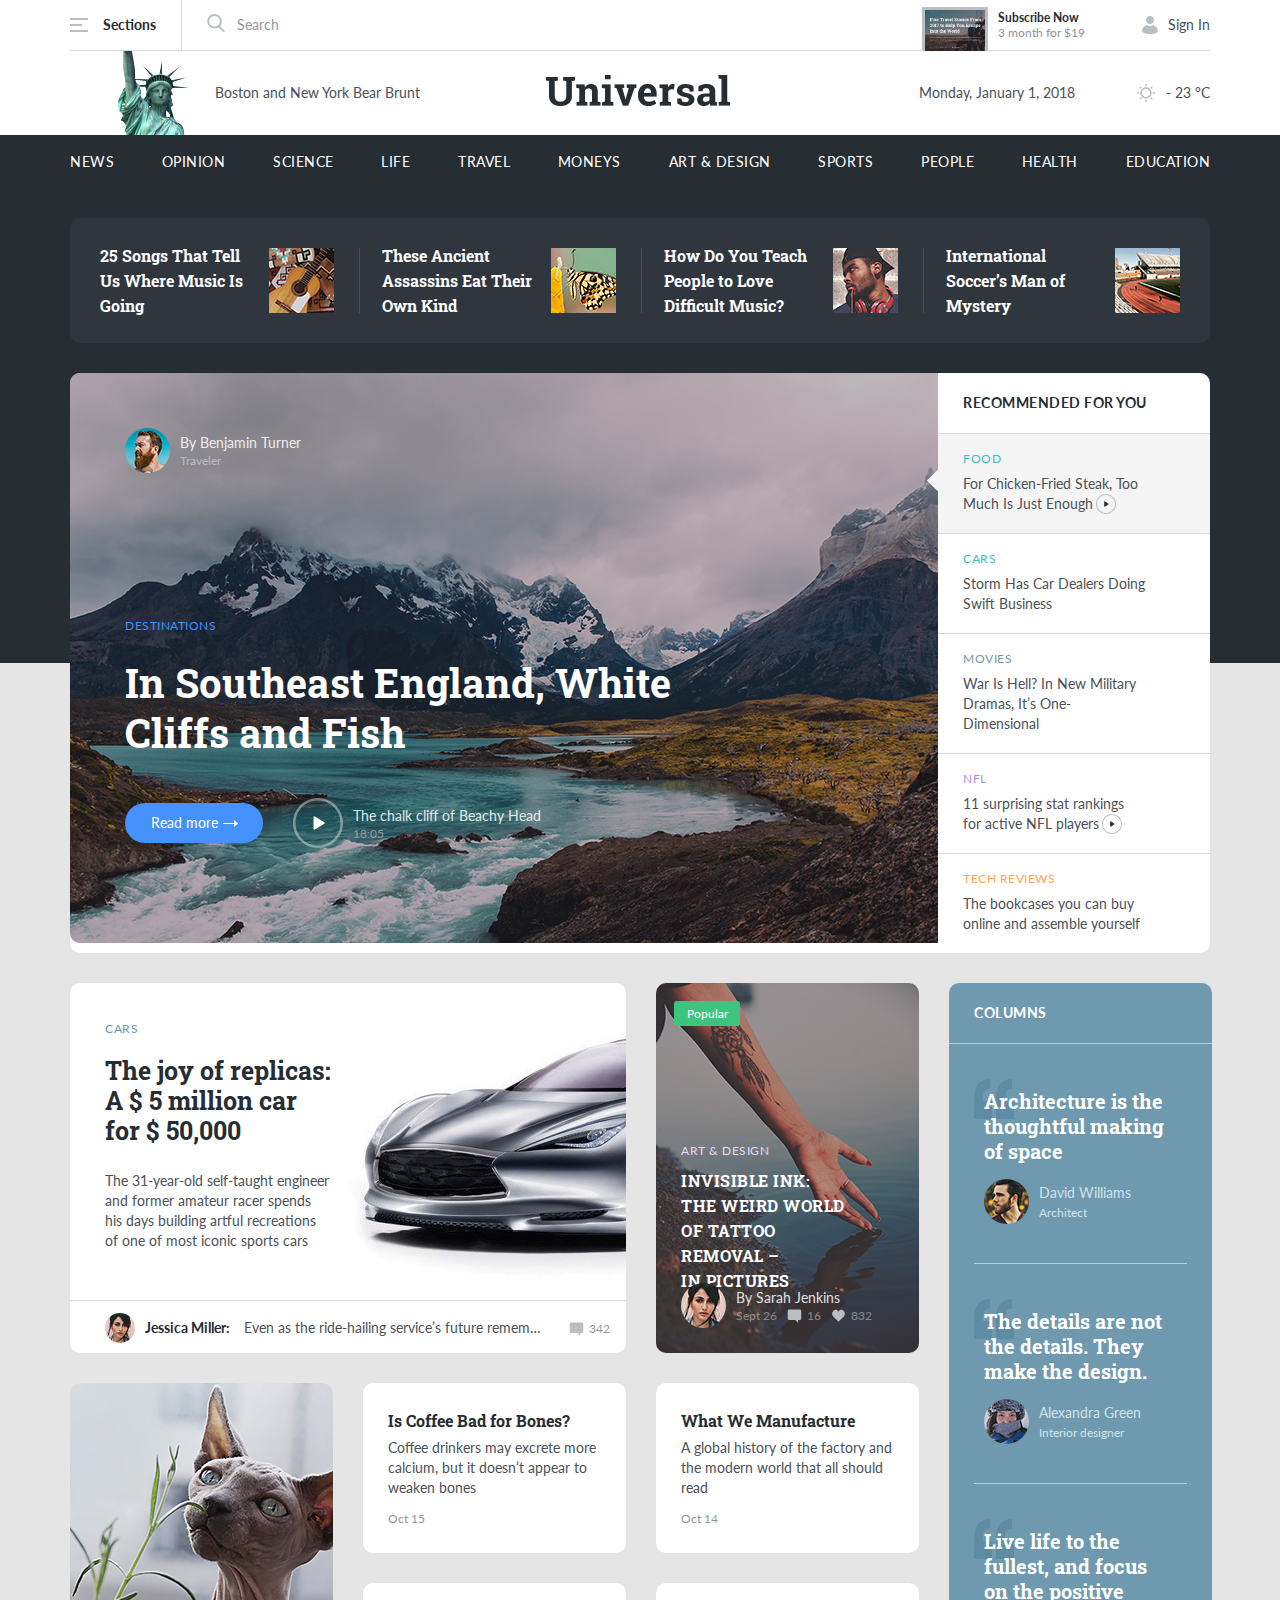
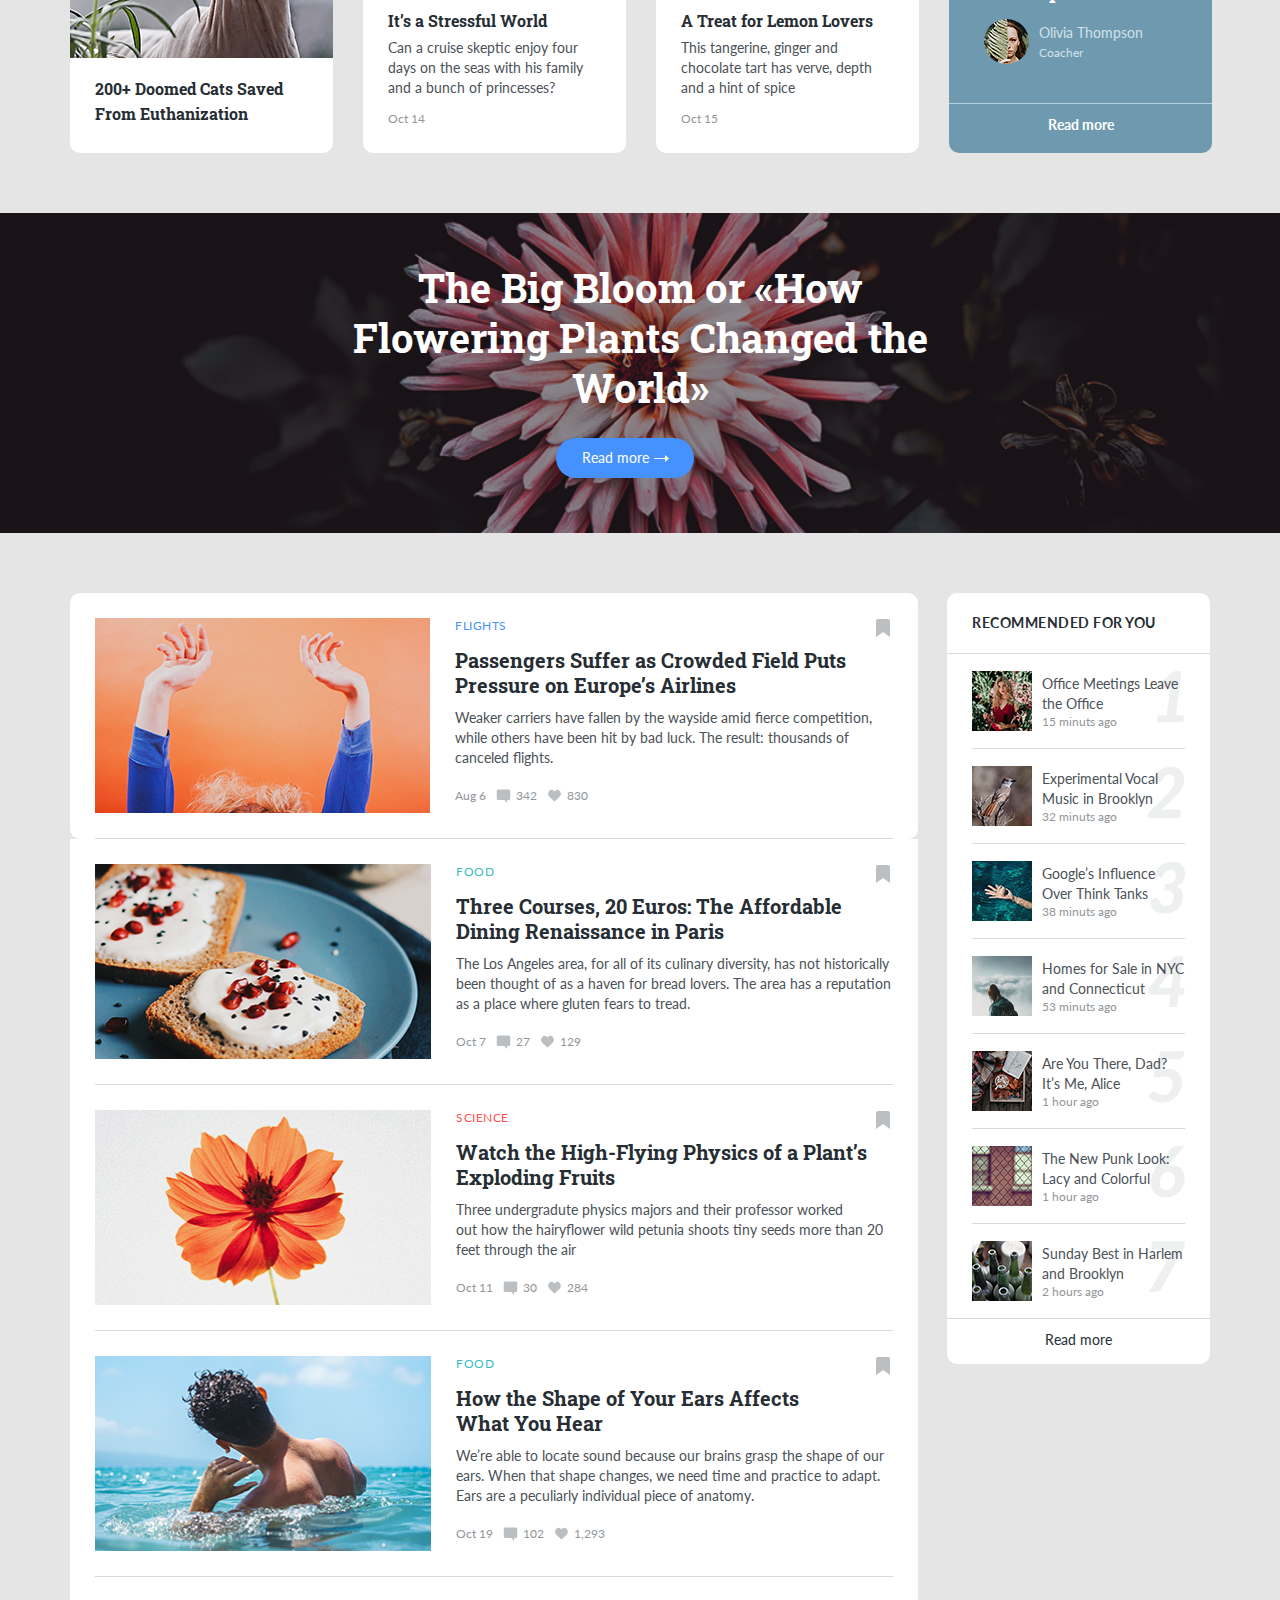
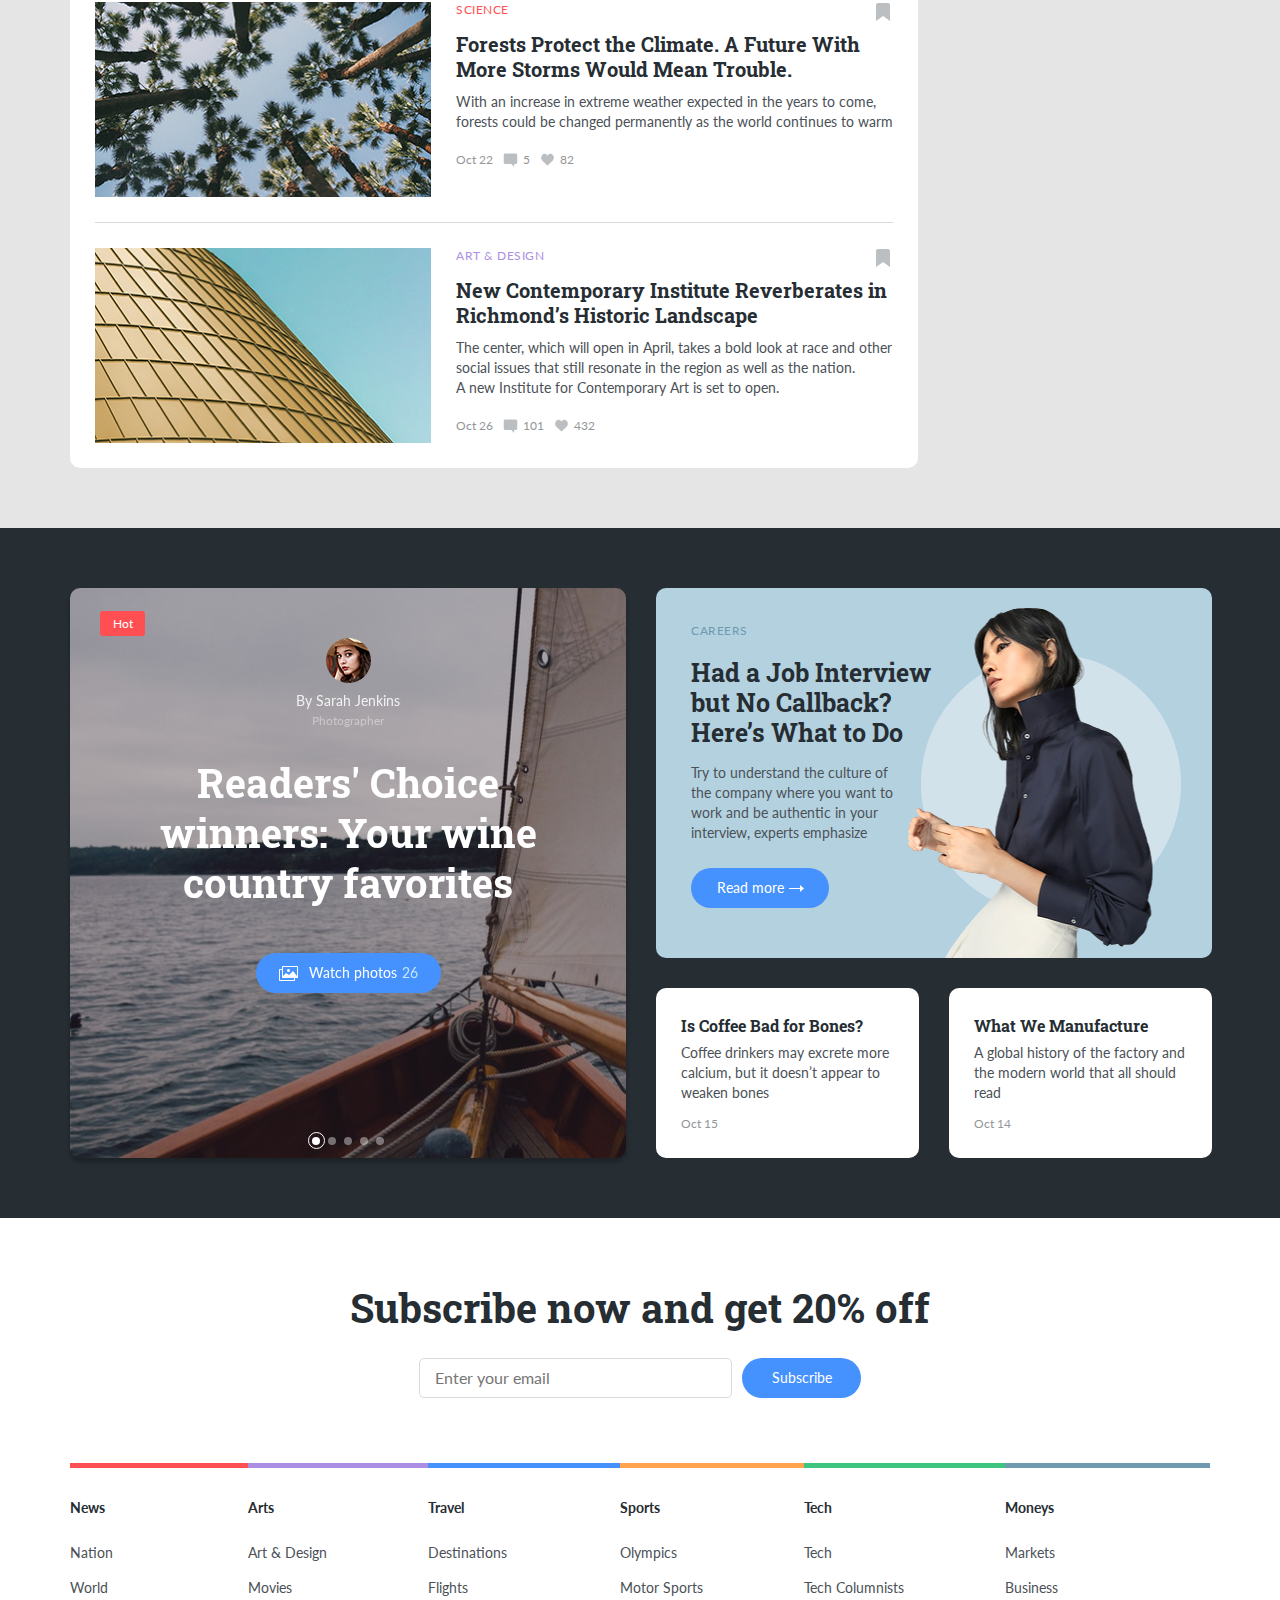
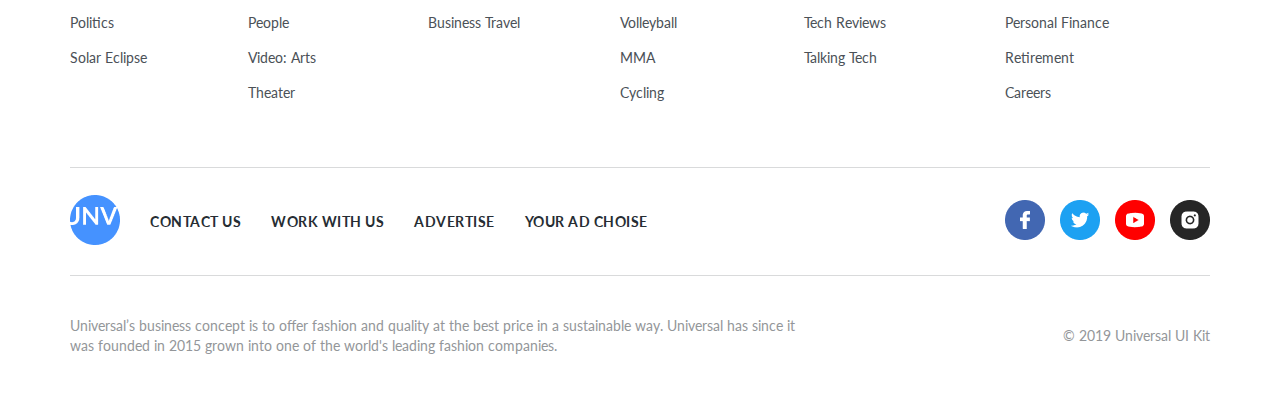
==== commit a2831bd4: "Create: footer section, article main section and responsive" ====
--- a/index.html
+++ b/index.html
@@ -5,6 +5,23 @@
   <meta name="viewport" content="width=device-width, initial-scale=1.0">
   <title>Universal</title>
   <link href="https://fonts.googleapis.com/css2?family=Lato:wght@400;700&family=Roboto+Slab:wght@400;700&display=swap" rel="stylesheet"> 
+  <link rel="apple-touch-icon" sizes="57x57" href="img/favicon/apple-icon-57x57.png">
+  <link rel="apple-touch-icon" sizes="60x60" href="img/favicon/apple-icon-60x60.png">
+  <link rel="apple-touch-icon" sizes="72x72" href="img/favicon/apple-icon-72x72.png">
+  <link rel="apple-touch-icon" sizes="76x76" href="img/favicon/apple-icon-76x76.png">
+  <link rel="apple-touch-icon" sizes="114x114" href="img/favicon/apple-icon-114x114.png">
+  <link rel="apple-touch-icon" sizes="120x120" href="img/favicon/apple-icon-120x120.png">
+  <link rel="apple-touch-icon" sizes="144x144" href="img/favicon/apple-icon-144x144.png">
+  <link rel="apple-touch-icon" sizes="152x152" href="img/favicon/apple-icon-152x152.png">
+  <link rel="apple-touch-icon" sizes="180x180" href="img/favicon/apple-icon-180x180.png">
+  <link rel="icon" type="image/png" sizes="192x192"  href="img/favicon/android-icon-192x192.png">
+  <link rel="icon" type="image/png" sizes="32x32" href="img/favicon/favicon-32x32.png">
+  <link rel="icon" type="image/png" sizes="96x96" href="img/favicon/favicon-96x96.png">
+  <link rel="icon" type="image/png" sizes="16x16" href="img/favicon/favicon-16x16.png">
+  <link rel="manifest" href="img/favicon/manifest.json">
+  <meta name="msapplication-TileColor" content="#ffffff">
+  <meta name="msapplication-TileImage" content="img/favicon/ms-icon-144x144.png">
+  <meta name="theme-color" content="#ffffff">
   <link rel="stylesheet" href="css/jquery.fancybox.min.css">
   <link rel="stylesheet" href="css/swiper.min.css">
   <link rel="stylesheet" href="css/style.css">
@@ -697,7 +714,88 @@
     <!-- /.container -->
   </div>
   <!-- /.news-bottom -->
+  <div class="footer">
+    <div class="container footer-grid">
+      <div class="footer__subscribe footer__grid-1">
+        <h2 class="footer__subscribe-title">Subscribe now and get 20% off</h2>
+        <form action="send.php" method="POST" class="footer__subscribe-form">
+          <div class="footer__subscribe-input-group">
+            <input required type="email" class="footer__subscribe-input" placeholder="Enter your email">
+          </div>
+          <button class="footer__subscribe-button"><span>Subscribe</span></button>
+        </form>
+      </div>
+      <!-- /.subscribe -->
+      <ul class="footer__list footer__grid-2">
+        <h2 class="footer__title">News</h2>
+        <li class="footer__list-item"><a href="#" class="footer__link">Nation</a></li>
+        <li class="footer__list-item"><a href="#" class="footer__link">World</a></li>
+        <li class="footer__list-item"><a href="#" class="footer__link">Politics</a></li>
+        <li class="footer__list-item"><a href="#" class="footer__link">Solar Eclipse</a></li>
+      </ul>
+      <ul class="footer__list footer__grid-3">
+        <h2 class="footer__title">Arts</h2>
+        <li class="footer__list-item"><a href="#" class="footer__link">Art & Design</a></li>
+        <li class="footer__list-item"><a href="#" class="footer__link">Movies</a></li>
+        <li class="footer__list-item"><a href="#" class="footer__link">People</a></li>
+        <li class="footer__list-item"><a href="#" class="footer__link">Video: Arts</a></li>
+        <li class="footer__list-item"><a href="#" class="footer__link">Theater</a></li>
+      </ul>
+      <ul class="footer__list footer__grid-4">
+        <h2 class="footer__title">Travel</h2>
+        <li class="footer__list-item"><a href="#" class="footer__link">Destinations</a></li>
+        <li class="footer__list-item"><a href="#" class="footer__link">Flights</a></li>
+        <li class="footer__list-item"><a href="#" class="footer__link">Business Travel</a></li>
+      </ul>
+      <ul class="footer__list footer__grid-5">
+        <h2 class="footer__title">Sports</h2>
+        <li class="footer__list-item"><a href="#" class="footer__link">Olympics</a></li>
+        <li class="footer__list-item"><a href="#" class="footer__link">Motor Sports</a></li>
+        <li class="footer__list-item"><a href="#" class="footer__link">Volleyball</a></li>
+        <li class="footer__list-item"><a href="#" class="footer__link">MMA</a></li>
+        <li class="footer__list-item"><a href="#" class="footer__link">Cycling</a></li>
+      </ul>
+      <ul class="footer__list footer__grid-6">
+        <h2 class="footer__title">Tech</h2>
+        <li class="footer__list-item"><a href="#" class="footer__link">Tech</a></li>
+        <li class="footer__list-item"><a href="#" class="footer__link">Tech Columnists</a></li>
+        <li class="footer__list-item"><a href="#" class="footer__link">Tech Reviews</a></li>
+        <li class="footer__list-item"><a href="#" class="footer__link">Talking Tech</a></li>
+      </ul>
+      <ul class="footer__list footer__grid-7">
+        <h2 class="footer__title">Moneys</h2>
+        <li class="footer__list-item"><a href="#" class="footer__link">Markets</a></li>
+        <li class="footer__list-item"><a href="#" class="footer__link">Business</a></li>
+        <li class="footer__list-item"><a href="#" class="footer__link">Personal Finance</a></li>
+        <li class="footer__list-item"><a href="#" class="footer__link">Retirement</a></li>
+        <li class="footer__list-item"><a href="#" class="footer__link">Careers</a></li>
+      </ul>
+      <div class="footer__navbar footer__grid-8">
+        <div class="footer__navbar-left">
+          <a href="index.html"><img src="img/universal.png" alt="Image: Universal Logo" class="footer__navbar-logo"></a>
+          <a href="#" class="footer__navbar-link">Contact Us</a>
+          <a href="#" class="footer__navbar-link">Work with Us</a>
+          <a href="#" class="footer__navbar-link">Advertise</a>
+          <a href="#" class="footer__navbar-link">Your Ad Choise</a>
+        </div>
+        <div class="footer__navbar-right ">
+          <a href="https://www.facebook.com/"><img src="img/facebook.png" alt="Image: Facebook" class="footer__navbar-img"></a>
+          <a href="https://twitter.com"><img src="img/twitter.png" alt="Image: Twitter" class="footer__navbar-img"></a>
+          <a href="https://www.youtube.com/"> <img src="img/youtube.png" alt="Image: Youtube" class="footer__navbar-img"></a>
+          <a href="https://www.instagram.com/"><img src="img/instagramm.png" alt="Image: Instagramm" class="footer__navbar-img--last"></a>
+        </div>
+      </div>
+      <!-- /.footer__navbar -->
+      <div class="footer__bottom footer__grid-9">
+        <span class="footer__bottom-left">Universal’s business concept is to offer fashion and quality at the best price in a sustainable way. Universal has since it was founded in 2015 grown into one of the world's leading fashion companies.</span>
+        <span class="footer__bottom-right">© 2019 Universal UI Kit</span>
+      </div>
+    </div>
+    <!-- /.container -->
+  </div>
+  <!-- /.footer -->
   <script src="https://ajax.googleapis.com/ajax/libs/jquery/1.11.0/jquery.min.js"></script>
+  <script src="js/jquery.validate.min.js"></script>
   <script src="js/jquery.fancybox.min.js"></script>
   <script src="js/swiper.min.js"></script>
   <script src="js/main.js"></script>
--- a/css/style.css
+++ b/css/style.css
@@ -1,2 +1,2 @@
-*{box-sizing:border-box}html{height:100%}body{position:relative;height:100%;font-family:'Lato', sans-serif;background-color:#E5E5E5}a{text-decoration:none}button{cursor:pointer}.container{max-width:1140px;margin:auto}/*! normalize.css v8.0.1 | MIT License | github.com/necolas/normalize.css */html{line-height:1.15;-webkit-text-size-adjust:100%}body{margin:0}main{display:block}h1{font-size:2em;margin:0.67em 0}hr{box-sizing:content-box;height:0;overflow:visible}pre{font-family:monospace, monospace;font-size:1em}a{background-color:transparent}abbr[title]{border-bottom:none;text-decoration:underline;text-decoration:underline dotted}b,strong{font-weight:bolder}code,kbd,samp{font-family:monospace, monospace;font-size:1em}small{font-size:80%}sub,sup{font-size:75%;line-height:0;position:relative;vertical-align:baseline}sub{bottom:-0.25em}sup{top:-0.5em}img{border-style:none}button,input,optgroup,select,textarea{font-family:inherit;font-size:100%;line-height:1.15;margin:0}button,input{overflow:visible}button,select{text-transform:none}button,[type="button"],[type="reset"],[type="submit"]{-webkit-appearance:button}button::-moz-focus-inner,[type="button"]::-moz-focus-inner,[type="reset"]::-moz-focus-inner,[type="submit"]::-moz-focus-inner{border-style:none;padding:0}button:-moz-focusring,[type="button"]:-moz-focusring,[type="reset"]:-moz-focusring,[type="submit"]:-moz-focusring{outline:1px dotted ButtonText}fieldset{padding:0.35em 0.75em 0.625em}legend{box-sizing:border-box;color:inherit;display:table;max-width:100%;padding:0;white-space:normal}progress{vertical-align:baseline}textarea{overflow:auto}[type="checkbox"],[type="radio"]{box-sizing:border-box;padding:0}[type="number"]::-webkit-inner-spin-button,[type="number"]::-webkit-outer-spin-button{height:auto}[type="search"]{-webkit-appearance:textfield;outline-offset:-2px}[type="search"]::-webkit-search-decoration{-webkit-appearance:none}::-webkit-file-upload-button{-webkit-appearance:button;font:inherit}details{display:block}summary{display:list-item}template{display:none}[hidden]{display:none}.navbar{position:fixed;top:0;left:0;width:100%;z-index:99;background-color:#fff}.navbar-top{display:flex;align-items:center;justify-content:space-between;border-bottom:1px solid #D9DADB}.navbar-top__title{color:#262D33;font-weight:bold;font-size:14px;line-height:20px;margin-left:15px}.navbar-top__search{border:none;outline:none;font-size:14px;line-height:20px}.navbar-top__search::placeholder{color:#939699}.navbar-middle{display:flex;align-items:center;justify-content:space-between}.navbar-middle__logo{display:flex;align-items:center;padding-left:30px}.navbar-middle__main-logo{margin-left:-32px}.navbar-middle__img{margin-right:15px}.navbar-middle__text{color:#4B5157;font-size:14px;line-height:20px}.navbar-middle__weather{display:flex;align-items:center}.navbar-middle__weather-text{margin-right:61px}.navbar-middle__icon{margin-right:10px}.navbar-bottom{padding-top:17px;padding-bottom:18px;background-color:#262D33}.navbar-menu{display:flex;align-items:center;justify-content:space-between;list-style-type:none;margin:0;padding:0}.navbar-menu__link{color:#fff;font-size:14px;line-height:20px;letter-spacing:0.5px;text-transform:uppercase}.navbar-menu__link:hover{text-decoration:underline}.menu{display:flex;align-items:center;justify-content:space-between;padding:15px 25px 15px 0;border-right:1px solid #D9DADB}.menu-burger{position:relative;display:flex;width:18px;height:14px;padding:0;align-items:flex-start;justify-content:space-between;flex-direction:column;border:none;background-color:#fff;outline:none;cursor:pointer}.menu-burger__line{position:absolute;width:12px;height:2px;left:0;top:6px;background-color:#BCBFC2}.menu-burger__line::after{position:absolute;content:'';width:18px;height:2px;background-color:#BCBFC2;top:-6px;left:0;transition:all 0.3s ease 0s}.menu-burger__line::before{position:absolute;content:'';width:18px;height:2px;background-color:#BCBFC2;top:6px;left:0;transition:all 0.3s ease 0s}.active-burger .menu-burger__line{background-color:inherit}.active-burger .menu-burger__line::after{transform:rotate(45deg);top:0}.active-burger .menu-burger__line::before{transform:rotate(-45deg);top:0}.search{display:flex;align-items:center;margin-right:auto;margin-left:25px}.search__button{outline:none;border:none;background-color:#fff;padding:0;margin-right:10px}.subscribe{display:flex;align-items:center;justify-content:space-between;margin-right:57px}.subscribe__img{width:66px;height:44px;object-fit:cover;border-left:3px solid #BCBFC2;border-top:3px solid #BCBFC2;border-right:3px solid #BCBFC2;margin-right:10px;margin-bottom:-7px}.subscribe__description{display:flex;flex-direction:column}.subscribe__title{color:#262D33;font-weight:bold;font-size:12px;line-height:15px}.subscribe__text{color:#939699;font-size:12px;line-height:15px}.user{display:flex;align-items:center}.user__avatar{margin-right:10px}.user__link{color:#4B5157;font-size:14px;line-height:20px;cursor:pointer}.mobile-menu{position:fixed;top:50px;left:-100%;z-index:99;width:35%;height:100%;overflow:auto;display:flex;flex-direction:column;align-items:center;background-color:#262D33;transition:all 0.3s ease 0s}.mobile-menu__text{color:#fff;margin-bottom:5px;font-size:14px;line-height:20px}.mobile-menu__text:last-child{margin-bottom:0}.mobile-menu__wrapper{display:flex;flex-direction:column;align-items:center;padding-top:10px;padding-bottom:20px}.mobile-menu__icon{fill:#fff;margin-right:3px}.mobile-menu__search{display:flex;align-items:center;margin:auto;margin-top:0;margin-bottom:20px;width:250px}.mobile-menu__list{display:flex;flex-direction:column;align-items:center;list-style-type:none;margin:0;padding:0;padding-bottom:30px}.mobile-menu__item{margin-bottom:15px}.mobile-menu__link{color:#fff;font-size:14px;line-height:20px;letter-spacing:0.5px;text-transform:uppercase}.mobile-menu__button{background-color:inherit}.mobile-menu__button img{width:20px;height:20px}.mobile-menu__input{width:100%;border:1px solid #BCBFC2;border-radius:4px;background-color:inherit;color:#BCBFC2;padding:5px 7px;outline:none;font-size:14px;line-height:20px}.mobile-menu__input:placeholder{color:#939699}.mobile-menu__subscribe{display:flex;flex-direction:column;align-items:center;margin-right:0;padding-bottom:300px}.mobile-menu__subscribe .subscribe__img{margin-right:0;margin-bottom:10px;border-bottom:3px solid #BCBFC2}.mobile-menu__subscribe .subscribe__text,.mobile-menu__subscribe .subscribe__title{margin-bottom:3px;color:#fff}.mobile-menu__subscribe .subscribe__description{display:flex;flex-direction:column;align-items:center}.degree{display:flex;flex-direction:row;align-items:center}.active-menu{left:0}.overlay{width:100%;height:475px;background-color:#262D33;margin-top:188px}.hotnews{padding-top:30px;margin-bottom:30px}.hotnews-wrapper{max-width:1140px;margin:auto;border-radius:10px;background-color:#30363D;display:flex;align-items:center;justify-content:space-between;padding:25px 30px}.hotnew{display:flex;align-items:center}.hotnew:last-child .hotnew__img{border-right:none;padding-right:0}.hotnew__text{width:154px;font-family:'Roboto Slab';font-weight:bold;font-size:16px;line-height:25px;color:#fff;margin-right:15px}.hotnew__img{display:block;padding-right:25px;border-right:1px solid #4B5157}.cube{display:none}.recommended{margin-top:-290px;margin-bottom:30px}.recommended-wrapper{background-color:#fff;border-radius:10px;display:flex}.recommended__img{border-radius:10px 0 0 10px;width:100%;height:100%;object-fit:cover}.recommended__use{display:none;position:relative;width:870px;height:570px;border-radius:10px 0 0 10px;background:linear-gradient(0deg, rgba(64,48,61,0.35), rgba(64,48,61,0.35))}.recommended__use-title{position:absolute;z-index:5;top:285px;left:55px;color:#fff;font-family:Roboto Slab;font-weight:bold;font-size:40px;line-height:50px;max-width:585px}.recommended__right{display:flex;flex-direction:column;width:272px}.recommended__title{width:100%;display:flex;align-items:center;padding:20px 25px}.recommended__title h2{margin:0;padding:0;font-size:14px;line-height:20px;letter-spacing:0.5px;text-transform:uppercase;color:#262D33}.recommended__user{position:absolute;top:55px;left:55px;display:flex;align-items:center;justify-content:space-between;z-index:5}.recommended__text{display:flex;flex-direction:column}.recommended__name{font-size:14px;line-height:20px;color:#fff;mix-blend-mode:normal;opacity:0.85}.recommended__class{font-size:12px;line-height:15px;color:#fff;opacity:0.4}.recommended__avatar{width:45px;height:45px;border-radius:50%;margin-right:10px;object-fit:cover}.recommended__description{position:absolute;z-index:5;top:245px;left:55px;color:#4592FF;letter-spacing:0.5px;text-transform:uppercase;font-size:12px;line-height:15px}.recommended__buttons{position:absolute;z-index:5;top:425px;left:55px;display:flex;align-items:center;justify-content:space-between}.recommended__button{margin-right:30px}.recommended__play{margin-right:10px}.play{border:none;outline:none;border-radius:50%;width:50px;height:50px;display:flex;align-items:center;justify-content:space-between;background-color:inherit;padding:0}.play-wrapper{display:flex;align-items:center;justify-content:space-between}.play img{display:block;width:100%;height:100%;object-fit:cover}.play__description{display:flex;flex-direction:column}.play__title{font-size:14px;line-height:20px;color:#fff;mix-blend-mode:normal;opacity:0.85}.play__timecode{font-size:12px;line-height:15px;color:#fff;mix-blend-mode:normal;opacity:0.4}.tab-active{display:block}.button{background-color:#4592FF;border:none;outline:none;width:138px;height:40px;display:flex;align-items:center;justify-content:center;border-radius:20px}.button span{font-size:14px;line-height:20px;color:#fff;margin-right:5px;display:block}.button img{display:block}.recommendation{width:100%;position:relative;padding:17px 25px 19px 25px;border-top:1px solid #D9DADB}.recommendation__title{margin-bottom:8px;color:#3BBDC4;font-size:12px;line-height:15px;letter-spacing:0.5px;text-transform:uppercase}.recommendation__text{width:182px}.recommendation__text span{color:#4B5157;font-size:14px;line-height:20px}.recommendation__text img{position:absolute;margin-left:3px}.recommendation:nth-child(3) .recommendation__title{color:#6E99AE}.recommendation:nth-child(4) .recommendation__title{color:#AC8EE3}.recommendation:nth-child(5) .recommendation__title{color:#FFA34D}.recommendation:nth-child(6) .recommendation__title{color:#3DC47E}.active{background-color:#f5f5f5}.active .cube{display:block;position:absolute;left:-8px;top:39px;transform:rotate(45deg);background-color:#f5f5f5;width:15px;height:15px}.grid-container{display:grid;grid-template-columns:repeat(4, 263px);grid-template-rows:repeat(4, 170px);grid-template-areas:"item-1 item-1 item-2 item-8" "item-1 item-1 item-2 item-8" "item-3 item-4 item-5 item-8" "item-3 item-6 item-7 item-8";grid-gap:30px}.grid__item-1{grid-area:item-1;background-image:url(../img/current-2.png);background-repeat:no-repeat;background-position:100% 15px}.grid__item-2{grid-area:item-2;background:linear-gradient(0deg, rgba(64,48,61,0.35), rgba(64,48,61,0.35)),url(../img/current-1.png);background-repeat:no-repeat;background-size:cover}.grid__item-3{grid-area:item-3}.grid__item-4{grid-area:item-4}.grid__item-5{grid-area:item-5}.grid__item-6{grid-area:item-6}.grid__item-7{grid-area:item-7}.grid__item-8{grid-area:item-8;background-color:#6E99AE}.grid__item-1,.grid__item-2,.grid__item-3,.grid__item-4,.grid__item-5,.grid__item-6,.grid__item-7,.grid__item-8{border-radius:10px}.grid__item-1,.grid__item-3,.grid__item-4,.grid__item-5,.grid__item-6,.grid__item-7{background-color:#fff}.current-news{margin-bottom:60px}.current-news__main{width:100%;border-bottom:1px solid #D9DADB;padding-left:35px;padding-top:35px;padding-bottom:49px}.current-news__description{font-size:12px;line-height:15px;letter-spacing:0.5px;text-transform:uppercase;color:#6E99AE}.current-news__text{display:block;width:228px;font-size:14px;line-height:20px;color:#4B5157}.current-news__footer{display:flex;align-items:center;padding:12px 0 12px 35px}.cars__title{width:238px;font-family:'Roboto Slab';font-weight:bold;font-size:25px;line-height:30px;color:#262D33;margin-top:20px;margin-bottom:25px}.cars__avatar{border-radius:50%;width:30px;height:30px;margin-right:10px}.cars__name{width:94px;color:#262D33;font-weight:bold;font-size:14px;line-height:20px;margin-right:5px}.cars__description{width:310px;margin-right:15px;font-size:14px;line-height:20px;color:#4B5157}.cars__icon{margin-right:5px}.cars__count{font-size:12px;line-height:15px;color:#939699}.design{position:relative}.design__description{position:absolute;left:25px;top:160px;font-size:12px;line-height:15px;letter-spacing:0.5px;text-transform:uppercase;color:#E7D9FF}.design__title{margin:0;padding:0;position:absolute;left:25px;top:185px;font-family:'Roboto Slab';font-weight:bold;font-size:16px;line-height:25px;letter-spacing:0.5px;text-transform:uppercase;color:#fff;width:167px}.design__user{position:absolute;left:25px;top:300px;display:flex;align-items:center}.design__user-avatar{border-radius:50%;width:45px;height:45px;margin-right:10px}.design__user-description{display:flex;flex-direction:column}.design__user-name{font-size:14px;line-height:20px;color:#fff;mix-blend-mode:normal;opacity:0.85}.design__user-text{display:flex;align-items:center}.design__user-text span{font-size:12px;line-height:15px;color:#fff;mix-blend-mode:normal;opacity:0.4}.design__user-icon{margin-left:10px;margin-right:5px}.popular{position:absolute;top:18px;left:18px;display:flex;align-items:center;justify-content:center;width:66px;height:25px;background:#3DC47E;border-radius:3px}.popular span{color:#fff;font-size:12px;line-height:15px}.cats__img{border-radius:10px 10px 0 0;margin-bottom:15px;width:100%;height:275px;object-fit:cover}.cats__title{margin:0;padding:0;color:#262D33;font-family:'Roboto Slab';font-weight:bold;font-size:16px;line-height:25px;padding-left:25px;padding-right:25px}.card{padding:25px 25px 30px 25px}.card__title{margin:0;padding:0;color:#262D33;font-family:'Roboto Slab';font-weight:bold;font-size:16px;line-height:25px;margin-bottom:5px}.card__text{display:block;margin-bottom:10px;color:#4B5157;font-size:14px;line-height:20px}.card__data{font-size:12px;line-height:15px;color:#939699}.columns__title{margin:0;padding:20px 25px;width:100%;border-bottom:1px solid #B4D1E0;font-size:14px;line-height:20px;letter-spacing:0.5px;text-transform:uppercase;color:#fff}.columns__item{margin-top:35px;margin-left:25px;margin-right:25px;position:relative;padding-left:10px;padding-top:10px;padding-bottom:39px;border-bottom:1px solid #B4D1E0}.columns__item::before{content:'';position:absolute;left:0;top:0;background-image:url(/img/icons/quote.svg);background-repeat:no-repeat;width:40px;height:40px;opacity:0.75}.columns__item:last-child{border-bottom:none}.columns__item-title{position:absolute;margin:0;padding:0;font-family:'Roboto Slab';font-weight:bold;color:#fff;font-size:20px;line-height:25px}.columns__item-user{margin-top:90px;display:flex;align-items:center}.columns__item-avatar{border-radius:50%;width:45px;height:45px;margin-right:10px}.columns__item-description{display:flex;flex-direction:column}.columns__item-name{font-size:14px;line-height:20px;color:#D1E2EB;margin-bottom:2px}.columns__item-class{font-size:12px;line-height:15px;color:#D1E2EB}.columns__footer{display:flex;align-items:center;justify-content:center;width:100%;padding-top:11px;border-top:1px solid #B4D1E0}.columns__footer a{font-size:14px;line-height:20px;color:#fff;font-weight:bold}.last{border-bottom:none}.preview-new{width:100%;padding-top:50px;padding-bottom:55px;display:flex;align-items:center;justify-content:center;flex-direction:column;background:linear-gradient(0deg, rgba(64,48,61,0.35), rgba(64,48,61,0.35)),url(../img/preview-bg.png);background-repeat:no-repeat;background-size:cover;background-position:center center;margin-bottom:60px}.preview-new__title{margin:0;padding:0;margin-bottom:25px;max-width:650px;text-align:center;font-family:'Roboto Slab';font-weight:bold;font-size:40px;line-height:50px;color:#fff}.news{margin-bottom:60px}.news-container{display:flex;align-items:flex-start}.main-section{max-width:848px;margin-right:29px;background-color:inherit}.sidebar{width:263px;background-color:#fff;border-radius:10px}.new{position:relative;padding:25px;padding-bottom:0;background-color:#fff}.new-wrapper{display:flex;align-items:flex-start;padding-bottom:25px;border-bottom:1px solid #D9DADB}.new__img{width:336px;height:195px;object-fit:cover;margin-right:25px}.new__category{font-size:12px;line-height:15px;letter-spacing:0.5px;text-transform:uppercase;margin-bottom:15px}.new__title{margin:0;padding:0;font-family:'Roboto Slab';font-weight:bold;font-size:20px;line-height:25px;color:#262D33;margin-bottom:10px}.new__text{font-size:14px;line-height:20px;color:#4B5157;margin-bottom:20px}.new__footer{display:flex;align-items:center}.new__footer-text{font-size:12px;line-height:15px;color:#939699}.new__icon{margin-left:10px;margin-right:5px}.new__description{display:flex;flex-direction:column;align-items:flex-start}.new:first-child .new{border-radius:10px}.new:first-child .new__category{color:#4592FF}.new:nth-child(2) .new__category{color:#3BBDC4}.new:nth-child(3) .new__category{color:#FF4F52}.new:nth-child(4) .new__category{color:#3BBDC4}.new:nth-child(5) .new__category{color:#FF4F52}.new:last-child .new{border-radius:0 0 10px 10px}.new:last-child .new-wrapper{border-bottom:none}.new:last-child .new__category{color:#AC8EE3}.bookmark{position:absolute;top:25px;right:25px}.new-first{border-radius:10px}.new-last{border-radius:0 0 10px 10px}.sidebar__title{margin:0;padding:0;padding:20px 25px;font-size:14px;line-height:20px;letter-spacing:0.5px;text-transform:uppercase;color:#262D33;border-bottom:1px solid #D9DADB}.sidebar__item{margin-top:17px;margin-left:25px;margin-right:25px;padding-bottom:17px;border-bottom:1px solid #D9DADB;display:flex;align-items:center}.sidebar__item-1,.sidebar__item-2,.sidebar__item-3,.sidebar__item-4,.sidebar__item-5,.sidebar__item-6,.sidebar__item-7{background-repeat:no-repeat;background-position:top right}.sidebar__item-1{background-image:url(../img/icons/one.svg)}.sidebar__item-2{background-image:url(../img/icons/two.svg)}.sidebar__item-3{background-image:url(../img/icons/three.svg)}.sidebar__item-4{background-image:url(../img/icons/four.svg)}.sidebar__item-5{background-image:url(../img/icons/five.svg)}.sidebar__item-6{background-image:url(../img/icons/six.svg)}.sidebar__item-7{background-image:url(../img/icons/seven.svg)}.sidebar__img{width:60px;height:60px;object-fit:cover;margin-right:10px}.sidebar__description{display:flex;flex-direction:column;align-items:flex-start}.sidebar__name{font-size:14px;line-height:20px;color:#4B5157;margin-bottom:5px}.sidebar__time{font-size:12px;line-height:15px;color:#939699}.sidebar__footer{display:flex;align-items:center;justify-content:center;padding-top:11px;padding-bottom:14px;border-top:1px solid #D9DADB}.sidebar__link{font-size:14px;line-height:20px;color:#262D33}.last{border-bottom:none}.bookmark-active .bookmark-icon path{fill:#FF4F52}.news-bottom{background-color:#262D33;padding-top:60px;padding-bottom:60px}.news-bottom__content{position:absolute;z-index:3;top:50px;left:50px;right:50px;display:flex;flex-direction:column;align-items:center}.news-grid{display:grid;grid-template-columns:repeat(4, 263px);grid-template-rows:repeat(3, 170px);grid-template-areas:"grid-1 grid-1 grid-2 grid-2" "grid-1 grid-1 grid-2 grid-2" "grid-1 grid-1 grid-3 grid-4";grid-gap:30px}.news__grid-1{grid-area:grid-1}.news__grid-2{background-color:#B4D1E0;border-radius:10px;background-image:url(../img/big-bg.png);background-repeat:no-repeat;background-position:89% 19px;grid-area:grid-2}.news__grid-3{background-color:#fff;border-radius:10px;grid-area:grid-3}.news__grid-4{background-color:#fff;border-radius:10px;grid-area:grid-4}.news-slider{position:relative;background:#262D33;box-shadow:0px 4px 4px rgba(0,0,0,0.25);border-radius:10px;height:100%;width:100%}.news__slide-1,.news__slide-2,.news__slide-3,.news__slide-4,.news__slide-5{width:100%;height:100%}.news__slide-1{background:linear-gradient(0deg, rgba(64,48,61,0.35), rgba(64,48,61,0.35)),url(../img/slide-1.png);background-repeat:no-repeat;background-position:center center;background-size:cover}.news__slide-2{background:linear-gradient(0deg, rgba(64,48,61,0.35), rgba(64,48,61,0.35)),url(../img/slide-2.jpg);background-repeat:no-repeat;background-position:center center;background-size:cover}.news__slide-3{background:linear-gradient(0deg, rgba(64,48,61,0.35), rgba(64,48,61,0.35)),url(../img/slide-3.webp);background-repeat:no-repeat;background-position:center center;background-size:cover}.news__slide-4{background:linear-gradient(0deg, rgba(64,48,61,0.35), rgba(64,48,61,0.35)),url(../img/slide-4.jpg);background-repeat:no-repeat;background-position:center center;background-size:cover}.news__slide-5{background:linear-gradient(0deg, rgba(64,48,61,0.35), rgba(64,48,61,0.35)),url(../img/slide-5.jpg);background-repeat:no-repeat;background-position:center center;background-size:cover}.hot{position:absolute;top:23px;left:30px;display:flex;align-items:center;justify-content:center;width:45px;height:25px;border-radius:3px;z-index:3;background-color:#FF4F52}.hot span{color:#fff;font-size:12px;line-height:15px}.content__avatar{border-radius:50%;width:45px;height:45px;margin-bottom:8px}.content__name{font-size:14px;line-height:20px;color:#fff;mix-blend-mode:normal;opacity:0.85;text-align:center;margin-bottom:2px}.content__class{font-size:12px;line-height:15px;color:#fff;mix-blend-mode:normal;opacity:0.4;margin-bottom:30px}.content__title{padding:0;margin:0;text-align:center;color:#fff;font-family:'Roboto Slab';font-weight:bold;font-size:40px;line-height:50px;margin-bottom:45px}.content__button{background-color:#4592FF;border-radius:20px;width:185px;height:40px;display:flex;align-items:center;justify-content:center;border:none;outline:none}.content__button img{margin-right:10px}.content__text{font-size:14px;line-height:20px;color:#fff}.content__quantity{margin-left:5px;font-size:14px;line-height:20px;color:#C5E4FC}.swiper-pagination-bullet{background-color:#fff;opacity:0.4}.swiper-pagination-bullet-active{position:relative;opacity:1}.swiper-pagination-bullet-active::before{content:'';position:absolute;border:1px solid #fff;width:15px;height:15px;border-radius:50%;top:-4.5px;left:-4.5px}.big-card{padding-left:35px;padding-top:35px;display:flex;flex-direction:column;align-items:flex-start}.big-card__description{font-size:12px;line-height:15px;letter-spacing:0.5px;text-transform:uppercase;color:#6E99AE;margin-bottom:20px}.big-card__title{margin:0;padding:0;font-family:'Roboto Slab';font-weight:bold;font-size:25px;line-height:30px;color:#262D33;width:243px;margin-bottom:15px}.big-card__text{width:213px;color:#4B5157;font-size:14px;line-height:20px;margin-bottom:25px}@media screen and (max-width: 1200px){.container{max-width:920px}.hotnews-wrapper{max-width:920px}.hotnew__text{width:100px;line-height:20px;font-size:14px}.mobile-menu{width:45%}.navbar-middle__main-logo{margin-left:0}.navbar-middle__logo{padding-left:20px}.navbar-middle__img{margin-right:10px}.recommended{margin-top:-269px}.recommended__title{padding-top:16px;padding-bottom:16px}.recommendation{padding-top:17px;padding-bottom:17px}.grid-container{grid-template-columns:263px 263px 334px;grid-template-rows:repeat(5, 170px);grid-template-areas:"item-1 item-1  item-8" "item-1 item-1 item-8" "item-2 item-3 item-8" "item-2 item-3 item-8" "item-4 item-5 item-6"}.grid__item-7{display:none}.main-section{max-width:630px}.new-wrapper{align-items:center}.new__img{width:300px}.news-grid{grid-template-columns:394px 230px 230px;grid-template-rows:repeat(3, 180px);grid-template-areas:"grid-1 grid-2 grid-2" "grid-1 grid-2 grid-2" "grid-1 grid-3 grid-4"}.content__title{font-size:35px;line-height:45px}}@media screen and (max-width: 992px){.container{max-width:725px}.hotnews-wrapper{max-width:725px;flex-wrap:wrap}.hotnew{margin-bottom:15px}.hotnew:nth-child(2) .hotnew__img{border-right:none;padding-right:0}.hotnew:nth-child(3),.hotnew:nth-child(4){margin-bottom:0}.hotnew__text{width:230px;line-height:25px;font-size:16px}.navbar-middle__logo{padding-left:15px}.navbar-middle__main-logo{margin-left:-35px}.navbar-middle__text{display:none}.navbar-middle__img{margin-right:0}.navbar-middle__degree{display:block}.navbar-menu__link{letter-spacing:-0.5px}.subscribe{margin-right:40px}.mobile-menu{width:60%}.recommended{margin-top:-220px}.recommended__use-title{top:265px;left:35px;font-size:35px;line-height:45px;max-width:425px}.recommended__buttons{flex-direction:column;align-items:flex-start;left:35px}.recommended__button{margin-right:0;margin-bottom:15px}.recommended__user{top:35px;left:35px}.recommended__description{left:35px;top:225px}.grid-container{grid-template-columns:1fr 1fr;grid-template-rows:repeat(8, 170px);grid-template-areas:"item-1 item-1" "item-1 item-1" "item-2 item-8" "item-2 item-8" "item-3 item-8" "item-3 item-8"  "item-4 item-5"  "item-6 item-7"}.grid__item-7{display:block}.preview-new{padding-top:40px;padding-bottom:45px}.preview-new__title{max-width:570px;font-size:35px;line-height:45px}.main-section{max-width:435px}.new-wrapper{flex-direction:column}.new__img{margin-right:0;margin-bottom:25px}.news-grid{grid-gap:20px;grid-template-columns:352px 100px 252px;grid-template-rows:repeat(5, 170px);grid-template-areas:"grid-1 grid-1 grid-1" "grid-1 grid-1 grid-1" "grid-1 grid-1 grid-1" "grid-2 grid-2 grid-3" "grid-2 grid-2 grid-4"}}@media screen and (max-width: 767px){.container{max-width:700px;width:92%}.hotnews-wrapper{max-width:700px;width:92%}.hotnew__text{width:200px}.navbar-bottom{display:none}.subscribe{display:none}.overlay{margin-top:134px}.recommended__right{width:220px}.recommended__description{top:160px}.recommended__use-title{top:190px;max-width:350px}.grid-container{grid-template-rows:repeat(8, 180px);grid-template-areas:"item-1 item-1" "item-1 item-1" "item-2 item-8" "item-2 item-8" "item-3 item-8" "item-3 item-8"  "item-4 item-5"  "item-6 item-7";grid-gap:15px}.preview-new__title{max-width:490px;font-size:30px;line-height:40px}.main-section{max-width:420px;margin-right:15px}.new__img{width:70%;height:50%}.news-grid{grid-gap:15px;grid-template-columns:1fr 1fr;grid-template-rows:repeat(6, 170px);grid-template-areas:"grid-1 grid-1" "grid-1 grid-1" "grid-1 grid-1" "grid-2 grid-2" "grid-2 grid-2" "grid-3 grid-4"}}@media screen and (max-width: 720px){.hotnew__text{width:185px}.recommended{margin-top:-202px}}@media screen and (max-width: 690px){.hotnew__text{width:170px}}@media screen and (max-width: 660px){.hotnew__img{padding-right:15px}.hotnew__text{width:145px}.recommended__use-title{max-width:300px}}@media screen and (max-width: 590px){.hotnew__text{width:130px}.recommended{margin-top:-179px}.recommended__use-title{max-width:275px}}@media screen and (max-width: 576px){body.lock{overflow:hidden}.container{max-width:500px;width:90%}.navbar-middle{justify-content:center;padding-top:15px;padding-bottom:15px}.navbar-middle__main-logo{margin-left:0}.navbar-middle__logo{display:none}.navbar-middle__weather{display:none}.search{display:none}.mobile-menu{width:100%}.active-menu{left:0}.overlay{margin-top:123px}.hotnews-wrapper{max-width:500px;width:90%;flex-wrap:wrap}.hotnew{width:100%}.hotnew:nth-child(3){margin-bottom:15px}.hotnew__text{margin-right:0;width:82%}.hotnew__img{padding-right:0;border-right:0;order:-1;margin-right:15px}.recommended{margin-top:-60px}.recommended__right{width:140px}.recommended__title{padding-left:10px;padding-right:10px}.recommended__use-title{font-size:32px;max-width:260px}.recommendation__text{width:140px}.recommendation__text span{display:none}.recommendation__text img{display:none}.active .cube{top:22px}.grid-container{grid-template-rows:repeat(8, 180px);grid-template-areas:"item-8 item-8" "item-8 item-8" "item-8 item-8" "item-8 item-8"  "item-2 item-3"  "item-2 item-3" "item-4 item-5" "item-6 item-7"}.grid__item-1{display:none}.preview-new__title{max-width:320px;font-size:18px;line-height:25px}.news-container{flex-direction:column;max-width:100%}.sidebar{order:-1;width:100%;margin-bottom:20px}.sidebar__item-5,.sidebar__item-6,.sidebar__item-7{display:none}.main-section{max-width:100%;margin-right:0}.new:nth-child(2),.new:nth-child(5){display:none}.news-grid{grid-template-columns:1fr 1fr;grid-template-rows:repeat(6, 190px);grid-template-areas:"grid-1 grid-1" "grid-1 grid-1"  "grid-2 grid-2" "grid-2 grid-2" "grid-3 grid-3" "grid-4 grid-4"}.news__grid-2{background-image:none}.news__grid-3 .card{padding-top:15px}.content__title{font-size:20px;line-height:25px}.big-card__title{width:230px}}@media screen and (max-width: 510px){.grid-container{grid-template-columns:1fr;grid-template-rows:repeat(12, 180px);grid-template-areas:"item-8" "item-8" "item-8" "item-8"  "item-2"  "item-2" "item-3" "item-3" "item-4" "item-5" "item-6" "item-7"}}@media screen and (max-width: 460px){.recommended-wrapper{flex-direction:column}.recommended__use{width:100%;height:450px;border-radius:0 0 10px 10px}.recommended__use-title{top:155px;left:20px;font-size:27px}.recommended__img{border-radius:0 0 10px 10px}.recommended__right{order:-1;width:100%}.recommended__user{top:20px;left:20px}.recommended__description{top:130px;left:20px}.recommended__buttons{top:335px;left:20px}.recommendation{display:flex;align-items:center;justify-content:center;width:20%;padding-top:20px;padding-bottom:30px;border-right:1px solid #D9DADB}.recommendation:last-child{border-right:none}.recommendation-wrapper{display:flex}.recommendation__title{transform:rotate(-90deg);margin-bottom:0}.active .cube{display:none}}@media screen and (max-width: 370px){.recommended{margin-top:-30px}}
+*{box-sizing:border-box}html{height:100%}body{position:relative;height:100%;font-family:'Lato', sans-serif;background-color:#E5E5E5}a{text-decoration:none}button{cursor:pointer}.container{max-width:1140px;margin:auto}/*! normalize.css v8.0.1 | MIT License | github.com/necolas/normalize.css */html{line-height:1.15;-webkit-text-size-adjust:100%}body{margin:0}main{display:block}h1{font-size:2em;margin:0.67em 0}hr{box-sizing:content-box;height:0;overflow:visible}pre{font-family:monospace, monospace;font-size:1em}a{background-color:transparent}abbr[title]{border-bottom:none;text-decoration:underline;text-decoration:underline dotted}b,strong{font-weight:bolder}code,kbd,samp{font-family:monospace, monospace;font-size:1em}small{font-size:80%}sub,sup{font-size:75%;line-height:0;position:relative;vertical-align:baseline}sub{bottom:-0.25em}sup{top:-0.5em}img{border-style:none}button,input,optgroup,select,textarea{font-family:inherit;font-size:100%;line-height:1.15;margin:0}button,input{overflow:visible}button,select{text-transform:none}button,[type="button"],[type="reset"],[type="submit"]{-webkit-appearance:button}button::-moz-focus-inner,[type="button"]::-moz-focus-inner,[type="reset"]::-moz-focus-inner,[type="submit"]::-moz-focus-inner{border-style:none;padding:0}button:-moz-focusring,[type="button"]:-moz-focusring,[type="reset"]:-moz-focusring,[type="submit"]:-moz-focusring{outline:1px dotted ButtonText}fieldset{padding:0.35em 0.75em 0.625em}legend{box-sizing:border-box;color:inherit;display:table;max-width:100%;padding:0;white-space:normal}progress{vertical-align:baseline}textarea{overflow:auto}[type="checkbox"],[type="radio"]{box-sizing:border-box;padding:0}[type="number"]::-webkit-inner-spin-button,[type="number"]::-webkit-outer-spin-button{height:auto}[type="search"]{-webkit-appearance:textfield;outline-offset:-2px}[type="search"]::-webkit-search-decoration{-webkit-appearance:none}::-webkit-file-upload-button{-webkit-appearance:button;font:inherit}details{display:block}summary{display:list-item}template{display:none}[hidden]{display:none}.navbar{position:fixed;top:0;left:0;width:100%;z-index:99;background-color:#fff}.navbar-top{display:flex;align-items:center;justify-content:space-between;border-bottom:1px solid #D9DADB}.navbar-top__title{color:#262D33;font-weight:bold;font-size:14px;line-height:20px;margin-left:15px}.navbar-top__search{border:none;outline:none;font-size:14px;line-height:20px}.navbar-top__search::placeholder{color:#939699}.navbar-middle{display:flex;align-items:center;justify-content:space-between}.navbar-middle__logo{display:flex;align-items:center;padding-left:30px}.navbar-middle__main-logo{margin-left:-32px}.navbar-middle__img{margin-right:15px}.navbar-middle__text{color:#4B5157;font-size:14px;line-height:20px}.navbar-middle__weather{display:flex;align-items:center}.navbar-middle__weather-text{margin-right:61px}.navbar-middle__icon{margin-right:10px}.navbar-bottom{padding-top:17px;padding-bottom:18px;background-color:#262D33}.navbar-menu{display:flex;align-items:center;justify-content:space-between;list-style-type:none;margin:0;padding:0}.navbar-menu__link{color:#fff;font-size:14px;line-height:20px;letter-spacing:0.5px;text-transform:uppercase}.navbar-menu__link:hover{text-decoration:underline}.menu{display:flex;align-items:center;justify-content:space-between;padding:15px 25px 15px 0;border-right:1px solid #D9DADB}.menu-burger{position:relative;display:flex;width:18px;height:14px;padding:0;align-items:flex-start;justify-content:space-between;flex-direction:column;border:none;background-color:#fff;outline:none;cursor:pointer}.menu-burger__line{position:absolute;width:12px;height:2px;left:0;top:6px;background-color:#BCBFC2}.menu-burger__line::after{position:absolute;content:'';width:18px;height:2px;background-color:#BCBFC2;top:-6px;left:0;transition:all 0.3s ease 0s}.menu-burger__line::before{position:absolute;content:'';width:18px;height:2px;background-color:#BCBFC2;top:6px;left:0;transition:all 0.3s ease 0s}.active-burger .menu-burger__line{background-color:inherit}.active-burger .menu-burger__line::after{transform:rotate(45deg);top:0}.active-burger .menu-burger__line::before{transform:rotate(-45deg);top:0}.search{display:flex;align-items:center;margin-right:auto;margin-left:25px}.search__button{outline:none;border:none;background-color:#fff;padding:0;margin-right:10px}.subscribe{display:flex;align-items:center;justify-content:space-between;margin-right:57px}.subscribe__img{width:66px;height:44px;object-fit:cover;border-left:3px solid #BCBFC2;border-top:3px solid #BCBFC2;border-right:3px solid #BCBFC2;margin-right:10px;margin-bottom:-7px}.subscribe__description{display:flex;flex-direction:column}.subscribe__title{color:#262D33;font-weight:bold;font-size:12px;line-height:15px}.subscribe__text{color:#939699;font-size:12px;line-height:15px}.user{display:flex;align-items:center}.user__avatar{margin-right:10px}.user__link{color:#4B5157;font-size:14px;line-height:20px;cursor:pointer}.mobile-menu{position:fixed;top:50px;left:-100%;z-index:99;width:35%;height:100%;overflow:auto;display:flex;flex-direction:column;align-items:center;background-color:#262D33;transition:all 0.3s ease 0s}.mobile-menu__text{color:#fff;margin-bottom:5px;font-size:14px;line-height:20px}.mobile-menu__text:last-child{margin-bottom:0}.mobile-menu__wrapper{display:flex;flex-direction:column;align-items:center;padding-top:10px;padding-bottom:20px}.mobile-menu__icon{fill:#fff;margin-right:3px}.mobile-menu__search{display:flex;align-items:center;margin:auto;margin-top:0;margin-bottom:20px;width:250px}.mobile-menu__list{display:flex;flex-direction:column;align-items:center;list-style-type:none;margin:0;padding:0;padding-bottom:30px}.mobile-menu__item{margin-bottom:15px}.mobile-menu__link{color:#fff;font-size:14px;line-height:20px;letter-spacing:0.5px;text-transform:uppercase}.mobile-menu__button{background-color:inherit}.mobile-menu__button img{width:20px;height:20px}.mobile-menu__input{width:100%;border:1px solid #BCBFC2;border-radius:4px;background-color:inherit;color:#BCBFC2;padding:5px 7px;outline:none;font-size:14px;line-height:20px}.mobile-menu__input:placeholder{color:#939699}.mobile-menu__subscribe{display:flex;flex-direction:column;align-items:center;margin-right:0;padding-bottom:300px}.mobile-menu__subscribe .subscribe__img{margin-right:0;margin-bottom:10px;border-bottom:3px solid #BCBFC2}.mobile-menu__subscribe .subscribe__text,.mobile-menu__subscribe .subscribe__title{margin-bottom:3px;color:#fff}.mobile-menu__subscribe .subscribe__description{display:flex;flex-direction:column;align-items:center}.degree{display:flex;flex-direction:row;align-items:center}.active-menu{left:0}.overlay{width:100%;height:475px;background-color:#262D33;margin-top:188px}.hotnews{padding-top:30px;margin-bottom:30px}.hotnews-wrapper{max-width:1140px;margin:auto;border-radius:10px;background-color:#30363D;display:flex;align-items:center;justify-content:space-between;padding:25px 30px}.hotnew{display:flex;align-items:center}.hotnew:last-child .hotnew__img{border-right:none;padding-right:0}.hotnew__text{width:154px;font-family:'Roboto Slab';font-weight:bold;font-size:16px;line-height:25px;color:#fff;margin-right:15px}.hotnew__img{display:block;padding-right:25px;border-right:1px solid #4B5157}.cube{display:none}.recommended{margin-top:-290px;margin-bottom:30px}.recommended-wrapper{background-color:#fff;border-radius:10px;display:flex}.recommended__img{border-radius:10px 0 0 10px;width:100%;height:100%;object-fit:cover}.recommended__use{display:none;position:relative;width:870px;height:570px;border-radius:10px 0 0 10px;background:linear-gradient(0deg, rgba(64,48,61,0.35), rgba(64,48,61,0.35))}.recommended__use-title{position:absolute;z-index:5;top:285px;left:55px;color:#fff;font-family:Roboto Slab;font-weight:bold;font-size:40px;line-height:50px;max-width:585px}.recommended__right{display:flex;flex-direction:column;width:272px}.recommended__title{width:100%;display:flex;align-items:center;padding:20px 25px}.recommended__title h2{margin:0;padding:0;font-size:14px;line-height:20px;letter-spacing:0.5px;text-transform:uppercase;color:#262D33}.recommended__user{position:absolute;top:55px;left:55px;display:flex;align-items:center;justify-content:space-between;z-index:5}.recommended__text{display:flex;flex-direction:column}.recommended__name{font-size:14px;line-height:20px;color:#fff;mix-blend-mode:normal;opacity:0.85}.recommended__class{font-size:12px;line-height:15px;color:#fff;opacity:0.4}.recommended__avatar{width:45px;height:45px;border-radius:50%;margin-right:10px;object-fit:cover}.recommended__description{position:absolute;z-index:5;top:245px;left:55px;color:#4592FF;letter-spacing:0.5px;text-transform:uppercase;font-size:12px;line-height:15px}.recommended__buttons{position:absolute;z-index:5;top:425px;left:55px;display:flex;align-items:center;justify-content:space-between}.recommended__button{margin-right:30px}.recommended__play{margin-right:10px}.play{border:none;outline:none;border-radius:50%;width:50px;height:50px;display:flex;align-items:center;justify-content:space-between;background-color:inherit;padding:0}.play-wrapper{display:flex;align-items:center;justify-content:space-between}.play img{display:block;width:100%;height:100%;object-fit:cover}.play__description{display:flex;flex-direction:column}.play__title{font-size:14px;line-height:20px;color:#fff;mix-blend-mode:normal;opacity:0.85}.play__timecode{font-size:12px;line-height:15px;color:#fff;mix-blend-mode:normal;opacity:0.4}.tab-active{display:block}.button{background-color:#4592FF;border:none;outline:none;width:138px;height:40px;display:flex;align-items:center;justify-content:center;border-radius:20px}.button span{font-size:14px;line-height:20px;color:#fff;margin-right:5px;display:block}.button img{display:block}.recommendation{width:100%;position:relative;padding:17px 25px 19px 25px;border-top:1px solid #D9DADB}.recommendation__title{margin-bottom:8px;color:#3BBDC4;font-size:12px;line-height:15px;letter-spacing:0.5px;text-transform:uppercase}.recommendation__text{width:182px}.recommendation__text span{color:#4B5157;font-size:14px;line-height:20px}.recommendation__text img{position:absolute;margin-left:3px}.recommendation:nth-child(3) .recommendation__title{color:#6E99AE}.recommendation:nth-child(4) .recommendation__title{color:#AC8EE3}.recommendation:nth-child(5) .recommendation__title{color:#FFA34D}.recommendation:nth-child(6) .recommendation__title{color:#3DC47E}.active{background-color:#f5f5f5}.active .cube{display:block;position:absolute;left:-8px;top:39px;transform:rotate(45deg);background-color:#f5f5f5;width:15px;height:15px}.grid-container{display:grid;grid-template-columns:repeat(4, 263px);grid-template-rows:repeat(4, 170px);grid-template-areas:"item-1 item-1 item-2 item-8" "item-1 item-1 item-2 item-8" "item-3 item-4 item-5 item-8" "item-3 item-6 item-7 item-8";grid-gap:30px}.grid__item-1{grid-area:item-1;background-image:url(../img/current-2.png);background-repeat:no-repeat;background-position:100% 15px}.grid__item-2{grid-area:item-2;background:linear-gradient(0deg, rgba(64,48,61,0.35), rgba(64,48,61,0.35)),url(../img/current-1.png);background-repeat:no-repeat;background-size:cover}.grid__item-3{grid-area:item-3}.grid__item-4{grid-area:item-4}.grid__item-5{grid-area:item-5}.grid__item-6{grid-area:item-6}.grid__item-7{grid-area:item-7}.grid__item-8{grid-area:item-8;background-color:#6E99AE}.grid__item-1,.grid__item-2,.grid__item-3,.grid__item-4,.grid__item-5,.grid__item-6,.grid__item-7,.grid__item-8{border-radius:10px}.grid__item-1,.grid__item-3,.grid__item-4,.grid__item-5,.grid__item-6,.grid__item-7{background-color:#fff}.current-news{margin-bottom:60px}.current-news__main{width:100%;border-bottom:1px solid #D9DADB;padding-left:35px;padding-top:35px;padding-bottom:49px}.current-news__description{font-size:12px;line-height:15px;letter-spacing:0.5px;text-transform:uppercase;color:#6E99AE}.current-news__text{display:block;width:228px;font-size:14px;line-height:20px;color:#4B5157}.current-news__footer{display:flex;align-items:center;padding:12px 0 12px 35px}.cars__title{width:238px;font-family:'Roboto Slab';font-weight:bold;font-size:25px;line-height:30px;color:#262D33;margin-top:20px;margin-bottom:25px}.cars__avatar{border-radius:50%;width:30px;height:30px;margin-right:10px}.cars__name{width:94px;color:#262D33;font-weight:bold;font-size:14px;line-height:20px;margin-right:5px}.cars__description{width:310px;margin-right:15px;font-size:14px;line-height:20px;color:#4B5157}.cars__icon{margin-right:5px}.cars__count{font-size:12px;line-height:15px;color:#939699}.design{position:relative}.design__description{position:absolute;left:25px;top:160px;font-size:12px;line-height:15px;letter-spacing:0.5px;text-transform:uppercase;color:#E7D9FF}.design__title{margin:0;padding:0;position:absolute;left:25px;top:185px;font-family:'Roboto Slab';font-weight:bold;font-size:16px;line-height:25px;letter-spacing:0.5px;text-transform:uppercase;color:#fff;width:167px}.design__user{position:absolute;left:25px;top:300px;display:flex;align-items:center}.design__user-avatar{border-radius:50%;width:45px;height:45px;margin-right:10px}.design__user-description{display:flex;flex-direction:column}.design__user-name{font-size:14px;line-height:20px;color:#fff;mix-blend-mode:normal;opacity:0.85}.design__user-text{display:flex;align-items:center}.design__user-text span{font-size:12px;line-height:15px;color:#fff;mix-blend-mode:normal;opacity:0.4}.design__user-icon{margin-left:10px;margin-right:5px}.popular{position:absolute;top:18px;left:18px;display:flex;align-items:center;justify-content:center;width:66px;height:25px;background:#3DC47E;border-radius:3px}.popular span{color:#fff;font-size:12px;line-height:15px}.cats__img{border-radius:10px 10px 0 0;margin-bottom:15px;width:100%;height:275px;object-fit:cover}.cats__title{margin:0;padding:0;color:#262D33;font-family:'Roboto Slab';font-weight:bold;font-size:16px;line-height:25px;padding-left:25px;padding-right:25px}.card{padding:25px 25px 30px 25px}.card__title{margin:0;padding:0;color:#262D33;font-family:'Roboto Slab';font-weight:bold;font-size:16px;line-height:25px;margin-bottom:5px}.card__text{display:block;margin-bottom:10px;color:#4B5157;font-size:14px;line-height:20px}.card__data{font-size:12px;line-height:15px;color:#939699}.columns__title{margin:0;padding:20px 25px;width:100%;border-bottom:1px solid #B4D1E0;font-size:14px;line-height:20px;letter-spacing:0.5px;text-transform:uppercase;color:#fff}.columns__item{margin-top:35px;margin-left:25px;margin-right:25px;position:relative;padding-left:10px;padding-top:10px;padding-bottom:39px;border-bottom:1px solid #B4D1E0}.columns__item::before{content:'';position:absolute;left:0;top:0;background-image:url(/img/icons/quote.svg);background-repeat:no-repeat;width:40px;height:40px;opacity:0.75}.columns__item:last-child{border-bottom:none}.columns__item-title{position:absolute;margin:0;padding:0;font-family:'Roboto Slab';font-weight:bold;color:#fff;font-size:20px;line-height:25px}.columns__item-user{margin-top:90px;display:flex;align-items:center}.columns__item-avatar{border-radius:50%;width:45px;height:45px;margin-right:10px}.columns__item-description{display:flex;flex-direction:column}.columns__item-name{font-size:14px;line-height:20px;color:#D1E2EB;margin-bottom:2px}.columns__item-class{font-size:12px;line-height:15px;color:#D1E2EB}.columns__footer{display:flex;align-items:center;justify-content:center;width:100%;padding-top:11px;border-top:1px solid #B4D1E0}.columns__footer a{font-size:14px;line-height:20px;color:#fff;font-weight:bold}.last{border-bottom:none}.preview-new{width:100%;padding-top:50px;padding-bottom:55px;display:flex;align-items:center;justify-content:center;flex-direction:column;background:linear-gradient(0deg, rgba(64,48,61,0.35), rgba(64,48,61,0.35)),url(../img/preview-bg.png);background-repeat:no-repeat;background-size:cover;background-position:center center;margin-bottom:60px}.preview-new__title{margin:0;padding:0;margin-bottom:25px;max-width:650px;text-align:center;font-family:'Roboto Slab';font-weight:bold;font-size:40px;line-height:50px;color:#fff}.news{margin-bottom:60px}.news-container{display:flex;align-items:flex-start}.main-section{max-width:848px;margin-right:29px;background-color:inherit}.sidebar{width:263px;background-color:#fff;border-radius:10px}.new{position:relative;padding:25px;padding-bottom:0;background-color:#fff}.new-wrapper{display:flex;align-items:flex-start;padding-bottom:25px;border-bottom:1px solid #D9DADB}.new__img{width:336px;height:195px;object-fit:cover;margin-right:25px}.new__category{font-size:12px;line-height:15px;letter-spacing:0.5px;text-transform:uppercase;margin-bottom:15px}.new__title{margin:0;padding:0;font-family:'Roboto Slab';font-weight:bold;font-size:20px;line-height:25px;color:#262D33;margin-bottom:10px}.new__text{font-size:14px;line-height:20px;color:#4B5157;margin-bottom:20px}.new__footer{display:flex;align-items:center}.new__footer-text{font-size:12px;line-height:15px;color:#939699}.new__icon{margin-left:10px;margin-right:5px}.new__description{display:flex;flex-direction:column;align-items:flex-start}.new:first-child .new{border-radius:10px}.new:first-child .new__category{color:#4592FF}.new:nth-child(2) .new__category{color:#3BBDC4}.new:nth-child(3) .new__category{color:#FF4F52}.new:nth-child(4) .new__category{color:#3BBDC4}.new:nth-child(5) .new__category{color:#FF4F52}.new:last-child .new{border-radius:0 0 10px 10px}.new:last-child .new-wrapper{border-bottom:none}.new:last-child .new__category{color:#AC8EE3}.bookmark{position:absolute;top:25px;right:25px}.new-first{border-radius:10px}.new-last{border-radius:0 0 10px 10px}.sidebar__title{margin:0;padding:0;padding:20px 25px;font-size:14px;line-height:20px;letter-spacing:0.5px;text-transform:uppercase;color:#262D33;border-bottom:1px solid #D9DADB}.sidebar__item{margin-top:17px;margin-left:25px;margin-right:25px;padding-bottom:17px;border-bottom:1px solid #D9DADB;display:flex;align-items:center}.sidebar__item-1,.sidebar__item-2,.sidebar__item-3,.sidebar__item-4,.sidebar__item-5,.sidebar__item-6,.sidebar__item-7{background-repeat:no-repeat;background-position:top right}.sidebar__item-1{background-image:url(../img/icons/one.svg)}.sidebar__item-2{background-image:url(../img/icons/two.svg)}.sidebar__item-3{background-image:url(../img/icons/three.svg)}.sidebar__item-4{background-image:url(../img/icons/four.svg)}.sidebar__item-5{background-image:url(../img/icons/five.svg)}.sidebar__item-6{background-image:url(../img/icons/six.svg)}.sidebar__item-7{background-image:url(../img/icons/seven.svg)}.sidebar__img{width:60px;height:60px;object-fit:cover;margin-right:10px}.sidebar__description{display:flex;flex-direction:column;align-items:flex-start}.sidebar__name{font-size:14px;line-height:20px;color:#4B5157;margin-bottom:5px}.sidebar__time{font-size:12px;line-height:15px;color:#939699}.sidebar__footer{display:flex;align-items:center;justify-content:center;padding-top:11px;padding-bottom:14px;border-top:1px solid #D9DADB}.sidebar__link{font-size:14px;line-height:20px;color:#262D33}.last{border-bottom:none}.bookmark-active .bookmark-icon path{fill:#FF4F52}.news-bottom{background-color:#262D33;padding-top:60px;padding-bottom:60px}.news-bottom__content{position:absolute;z-index:3;top:50px;left:50px;right:50px;display:flex;flex-direction:column;align-items:center}.news-grid{display:grid;grid-template-columns:repeat(4, 263px);grid-template-rows:repeat(3, 170px);grid-template-areas:"grid-1 grid-1 grid-2 grid-2" "grid-1 grid-1 grid-2 grid-2" "grid-1 grid-1 grid-3 grid-4";grid-gap:30px}.news__grid-1{grid-area:grid-1}.news__grid-2{background-color:#B4D1E0;border-radius:10px;background-image:url(../img/big-bg.png);background-repeat:no-repeat;background-position:89% 19px;grid-area:grid-2}.news__grid-3{background-color:#fff;border-radius:10px;grid-area:grid-3}.news__grid-4{background-color:#fff;border-radius:10px;grid-area:grid-4}.news-slider{position:relative;background:#262D33;box-shadow:0px 4px 4px rgba(0,0,0,0.25);border-radius:10px;height:100%;width:100%}.news__slide-1,.news__slide-2,.news__slide-3,.news__slide-4,.news__slide-5{width:100%;height:100%}.news__slide-1{background:linear-gradient(0deg, rgba(64,48,61,0.35), rgba(64,48,61,0.35)),url(../img/slide-1.png);background-repeat:no-repeat;background-position:center center;background-size:cover}.news__slide-2{background:linear-gradient(0deg, rgba(64,48,61,0.35), rgba(64,48,61,0.35)),url(../img/slide-2.jpg);background-repeat:no-repeat;background-position:center center;background-size:cover}.news__slide-3{background:linear-gradient(0deg, rgba(64,48,61,0.35), rgba(64,48,61,0.35)),url(../img/slide-3.webp);background-repeat:no-repeat;background-position:center center;background-size:cover}.news__slide-4{background:linear-gradient(0deg, rgba(64,48,61,0.35), rgba(64,48,61,0.35)),url(../img/slide-4.jpg);background-repeat:no-repeat;background-position:center center;background-size:cover}.news__slide-5{background:linear-gradient(0deg, rgba(64,48,61,0.35), rgba(64,48,61,0.35)),url(../img/slide-5.jpg);background-repeat:no-repeat;background-position:center center;background-size:cover}.hot{position:absolute;top:23px;left:30px;display:flex;align-items:center;justify-content:center;width:45px;height:25px;border-radius:3px;z-index:3;background-color:#FF4F52}.hot span{color:#fff;font-size:12px;line-height:15px}.content__avatar{border-radius:50%;width:45px;height:45px;margin-bottom:8px}.content__name{font-size:14px;line-height:20px;color:#fff;mix-blend-mode:normal;opacity:0.85;text-align:center;margin-bottom:2px}.content__class{font-size:12px;line-height:15px;color:#fff;mix-blend-mode:normal;opacity:0.4;margin-bottom:30px}.content__title{padding:0;margin:0;text-align:center;color:#fff;font-family:'Roboto Slab';font-weight:bold;font-size:40px;line-height:50px;margin-bottom:45px}.content__button{background-color:#4592FF;border-radius:20px;width:185px;height:40px;display:flex;align-items:center;justify-content:center;border:none;outline:none}.content__button img{margin-right:10px}.content__text{font-size:14px;line-height:20px;color:#fff}.content__quantity{margin-left:5px;font-size:14px;line-height:20px;color:#C5E4FC}.swiper-pagination-bullet{background-color:#fff;opacity:0.4}.swiper-pagination-bullet-active{position:relative;opacity:1}.swiper-pagination-bullet-active::before{content:'';position:absolute;border:1px solid #fff;width:15px;height:15px;border-radius:50%;top:-4.5px;left:-4.5px}.big-card{padding-left:35px;padding-top:35px;display:flex;flex-direction:column;align-items:flex-start}.big-card__description{font-size:12px;line-height:15px;letter-spacing:0.5px;text-transform:uppercase;color:#6E99AE;margin-bottom:20px}.big-card__title{margin:0;padding:0;font-family:'Roboto Slab';font-weight:bold;font-size:25px;line-height:30px;color:#262D33;width:243px;margin-bottom:15px}.big-card__text{width:213px;color:#4B5157;font-size:14px;line-height:20px;margin-bottom:25px}.footer{background-color:#fff}.footer-grid{display:grid;grid-templates-columns:1fr 1fr 1fr 1fr 1fr 1fr;grid-template-rows:245px 304px 109px 135px;grid-template-areas:"footer-1 footer-1 footer-1 footer-1 footer-1 footer-1" "footer-2 footer-3 footer-4 footer-5 footer-6 footer-7" "footer-8 footer-8 footer-8 footer-8 footer-8 footer-8" "footer-9 footer-9 footer-9 footer-9 footer-9 footer-9"}.footer__grid-1{grid-area:footer-1;display:flex;flex-direction:column;align-items:center;justify-content:center;margin-right:0}.footer__grid-2{grid-area:footer-2;border-top:5px solid #FF4F52}.footer__grid-3{grid-area:footer-3;border-top:5px solid #AC8EE3}.footer__grid-4{grid-area:footer-4;border-top:5px solid #4592FF}.footer__grid-5{grid-area:footer-5;border-top:5px solid #FFA34D}.footer__grid-6{grid-area:footer-6;border-top:5px solid #3DC47E}.footer__grid-7{grid-area:footer-7;border-top:5px solid #6E99AE}.footer__grid-8{grid-area:footer-8}.footer__grid-9{grid-area:footer-9}.footer__list{list-style:none;margin:0;padding:0;padding-top:30px}.footer__list-item{margin-bottom:15px}.footer__list-item:last-child{margin-bottom:0}.footer__title{margin:0;padding:0;font-weight:bold;font-size:14px;line-height:20px;color:#262D33;margin-bottom:25px}.footer__link{font-size:14px;line-height:20px;color:#4B5157}.footer__navbar{display:flex;justify-content:space-between;align-items:center;padding-top:30px;padding-bottom:30px;border-top:1px solid #D9DADB;border-bottom:1px solid #D9DADB}.footer__navbar-left{display:flex;align-items:center}.footer__navbar-logo{width:50px;height:50px;margin-right:30px}.footer__navbar-link{font-weight:bold;font-size:14px;line-height:20px;letter-spacing:0.5px;text-transform:uppercase;color:#262D33;margin-right:30px}.footer__navbar-link:last-child{margin-right:0}.footer__navbar-img{width:40px;height:40px;margin-right:15px}.footer__navbar-img--last{margin-right:0}.footer__navbar-right{display:flex;align-items:center}.footer__bottom{padding-top:40px;padding-bottom:55px;display:flex;align-items:center;justify-content:space-between}.footer__bottom-left{max-width:750px;font-size:14px;line-height:20px;color:#939699}.footer__bottom-right{font-size:14px;line-height:20px;color:#939699}.footer__subscribe-title{padding:0;margin:0;font-family:'Roboto Slab';font-weight:bold;font-size:40px;line-height:50px;color:#262D33;margin-bottom:25px;text-align:center}.footer__subscribe-form{display:flex;align-items:flex-start}.footer__subscribe-input{width:313px;padding:10px 15px;border-radius:5px;border:1px solid #D9DADB;outline:none;margin-right:10px}.footer__subscribe-input:placeholder{font-size:14px;line-height:20px;color:#939699}.footer__subscribe-input-group{display:flex;flex-direction:column}.footer__subscribe-button{border:none;outline:none;display:flex;align-items:center;justify-content:center;background-color:#4592FF;border-radius:20px;width:119px;height:40px;cursor:pointer}.footer__subscribe-button span{font-size:14px;line-height:20px;color:#fff}.invalid{color:#FF4F52;margin-top:2px}.thank{height:100%;display:flex;align-items:center;justify-content:center}.thank-wrapper{display:flex;align-items:center;flex-direction:column}.thank__title{font-family:'Roboto Slab';font-weight:bold;font-size:40px;line-height:50px;color:#fff;text-align:center}.thank__button span{margin-right:0;margin-left:5px}@media screen and (max-width: 1200px){.container{max-width:920px}.hotnews-wrapper{max-width:920px}.hotnew__text{width:100px;line-height:20px;font-size:14px}.mobile-menu{width:45%}.navbar-middle__main-logo{margin-left:0}.navbar-middle__logo{padding-left:20px}.navbar-middle__img{margin-right:10px}.recommended{margin-top:-269px}.recommended__title{padding-top:16px;padding-bottom:16px}.recommendation{padding-top:17px;padding-bottom:17px}.grid-container{grid-template-columns:263px 263px 334px;grid-template-rows:repeat(5, 170px);grid-template-areas:"item-1 item-1  item-8" "item-1 item-1 item-8" "item-2 item-3 item-8" "item-2 item-3 item-8" "item-4 item-5 item-6"}.grid__item-7{display:none}.main-section{max-width:630px}.new-wrapper{align-items:center}.new__img{width:300px}.news-grid{grid-template-columns:394px 230px 230px;grid-template-rows:repeat(3, 180px);grid-template-areas:"grid-1 grid-2 grid-2" "grid-1 grid-2 grid-2" "grid-1 grid-3 grid-4"}.content__title{font-size:35px;line-height:45px}}@media screen and (max-width: 992px){.container{max-width:725px}.hotnews-wrapper{max-width:725px;flex-wrap:wrap}.hotnew{margin-bottom:15px}.hotnew:nth-child(2) .hotnew__img{border-right:none;padding-right:0}.hotnew:nth-child(3),.hotnew:nth-child(4){margin-bottom:0}.hotnew__text{width:230px;line-height:25px;font-size:16px}.navbar-middle__logo{padding-left:15px}.navbar-middle__main-logo{margin-left:-35px}.navbar-middle__text{display:none}.navbar-middle__img{margin-right:0}.navbar-middle__degree{display:block}.navbar-menu__link{letter-spacing:-0.5px}.subscribe{margin-right:40px}.mobile-menu{width:60%}.recommended{margin-top:-220px}.recommended__use-title{top:265px;left:35px;font-size:35px;line-height:45px;max-width:425px}.recommended__buttons{flex-direction:column;align-items:flex-start;left:35px}.recommended__button{margin-right:0;margin-bottom:15px}.recommended__user{top:35px;left:35px}.recommended__description{left:35px;top:225px}.grid-container{grid-template-columns:1fr 1fr;grid-template-rows:repeat(8, 170px);grid-template-areas:"item-1 item-1" "item-1 item-1" "item-2 item-8" "item-2 item-8" "item-3 item-8" "item-3 item-8"  "item-4 item-5"  "item-6 item-7"}.grid__item-7{display:block}.preview-new{padding-top:40px;padding-bottom:45px}.preview-new__title{max-width:570px;font-size:35px;line-height:45px}.main-section{max-width:435px}.new-wrapper{flex-direction:column}.new__img{margin-right:0;margin-bottom:25px}.news-grid{grid-gap:20px;grid-template-columns:352px 100px 252px;grid-template-rows:repeat(5, 170px);grid-template-areas:"grid-1 grid-1 grid-1" "grid-1 grid-1 grid-1" "grid-1 grid-1 grid-1" "grid-2 grid-2 grid-3" "grid-2 grid-2 grid-4"}.footer-grid{grid-template-rows:245px 304px 173px 167px}.footer__navbar{flex-direction:column;align-items:flex-start}.footer__navbar-left{margin-bottom:15px}.footer__bottom{flex-direction:column;align-items:flex-start}.footer__bottom-left{width:100%;margin-bottom:15px}}@media screen and (max-width: 767px){.container{max-width:700px;width:92%}.hotnews-wrapper{max-width:700px;width:92%}.hotnew__text{width:200px}.navbar-bottom{display:none}.subscribe{display:none}.overlay{margin-top:134px}.recommended__right{width:220px}.recommended__description{top:160px}.recommended__use-title{top:190px;max-width:350px}.grid-container{grid-template-rows:repeat(8, 180px);grid-template-areas:"item-1 item-1" "item-1 item-1" "item-2 item-8" "item-2 item-8" "item-3 item-8" "item-3 item-8"  "item-4 item-5"  "item-6 item-7";grid-gap:15px}.preview-new__title{max-width:490px;font-size:30px;line-height:40px}.main-section{max-width:420px;margin-right:15px}.new__img{width:70%;height:50%}.news-grid{grid-gap:15px;grid-template-columns:1fr 1fr;grid-template-rows:repeat(6, 170px);grid-template-areas:"grid-1 grid-1" "grid-1 grid-1" "grid-1 grid-1" "grid-2 grid-2" "grid-2 grid-2" "grid-3 grid-4"}.footer-grid{grid-template-columns:1fr 1fr 1fr;grid-template-rows:245px 304px 304px 173px 167px;grid-template-areas:"footer-1 footer-1 footer-1" "footer-2 footer-3 footer-4" "footer-5 footer-6 footer-7" "footer-8 footer-8 footer-8" "footer-9 footer-9 footer-9"}.footer__navbar-link{font-size:12px}}@media screen and (max-width: 720px){.hotnew__text{width:185px}.recommended{margin-top:-202px}}@media screen and (max-width: 690px){.hotnew__text{width:170px}}@media screen and (max-width: 660px){.hotnew__img{padding-right:15px}.hotnew__text{width:145px}.recommended__use-title{max-width:300px}}@media screen and (max-width: 590px){.hotnew__text{width:130px}.recommended{margin-top:-179px}.recommended__use-title{max-width:275px}}@media screen and (max-width: 576px){body.lock{overflow:hidden}.container{max-width:500px;width:90%}.navbar-middle{justify-content:center;padding-top:15px;padding-bottom:15px}.navbar-middle__main-logo{margin-left:0}.navbar-middle__logo{display:none}.navbar-middle__weather{display:none}.search{display:none}.mobile-menu{width:100%}.active-menu{left:0}.overlay{margin-top:123px}.hotnews-wrapper{max-width:500px;width:90%;flex-wrap:wrap}.hotnew{width:100%}.hotnew:nth-child(3){margin-bottom:15px}.hotnew__text{margin-right:0;width:82%}.hotnew__img{padding-right:0;border-right:0;order:-1;margin-right:15px}.recommended{margin-top:-60px}.recommended__right{width:140px}.recommended__title{padding-left:10px;padding-right:10px}.recommended__use-title{font-size:32px;max-width:260px}.recommendation__text{width:140px}.recommendation__text span{display:none}.recommendation__text img{display:none}.active .cube{top:22px}.grid-container{grid-template-rows:repeat(8, 180px);grid-template-areas:"item-8 item-8" "item-8 item-8" "item-8 item-8" "item-8 item-8"  "item-2 item-3"  "item-2 item-3" "item-4 item-5" "item-6 item-7"}.grid__item-1{display:none}.preview-new__title{max-width:320px;font-size:18px;line-height:25px}.news-container{flex-direction:column;max-width:100%}.sidebar{order:-1;width:100%;margin-bottom:20px}.sidebar__item-5,.sidebar__item-6,.sidebar__item-7{display:none}.main-section{max-width:100%;margin-right:0}.new:nth-child(2),.new:nth-child(5){display:none}.news-grid{grid-template-columns:1fr 1fr;grid-template-rows:repeat(6, 190px);grid-template-areas:"grid-1 grid-1" "grid-1 grid-1"  "grid-2 grid-2" "grid-2 grid-2" "grid-3 grid-3" "grid-4 grid-4"}.news__grid-2{background-image:none}.news__grid-3 .card{padding-top:15px}.content__title{font-size:20px;line-height:25px}.big-card__title{width:230px}.footer-grid{grid-template-columns:1fr;grid-template-rows:300px 304px 304px 304px 304px 304px 304px 263px 230px;grid-template-areas:"footer-1" "footer-2" "footer-3" "footer-4" "footer-5" "footer-6" "footer-7" "footer-8" "footer-9"}.footer__subscribe-title{font-size:30px;line-height:40px}.footer__subscribe-form{width:80%;flex-direction:column;align-items:center}.footer__subscribe-input{width:100%;margin-right:0}.footer__subscribe-input-group{width:100%;display:flex;flex-direction:column;height:60px}.footer__subscribe-button{margin-top:20px}.footer__list{display:flex;flex-direction:column;align-items:center}.footer__navbar{flex-direction:row;justify-content:space-around}.footer__navbar-left,.footer__navbar-right{flex-direction:column;align-items:center}.footer__navbar-img{margin-right:0;margin-bottom:10px}.footer__navbar-logo,.footer__navbar-link{margin-right:0;margin-bottom:10px}.footer__navbar-link:last-child{margin-bottom:0}}@media screen and (max-width: 510px){.grid-container{grid-template-columns:1fr;grid-template-rows:repeat(12, 180px);grid-template-areas:"item-8" "item-8" "item-8" "item-8"  "item-2"  "item-2" "item-3" "item-3" "item-4" "item-5" "item-6" "item-7"}}@media screen and (max-width: 460px){.recommended-wrapper{flex-direction:column}.recommended__use{width:100%;height:450px;border-radius:0 0 10px 10px}.recommended__use-title{top:155px;left:20px;font-size:27px}.recommended__img{border-radius:0 0 10px 10px}.recommended__right{order:-1;width:100%}.recommended__user{top:20px;left:20px}.recommended__description{top:130px;left:20px}.recommended__buttons{top:335px;left:20px}.recommendation{display:flex;align-items:center;justify-content:center;width:20%;padding-top:20px;padding-bottom:30px;border-right:1px solid #D9DADB}.recommendation:last-child{border-right:none}.recommendation-wrapper{display:flex}.recommendation__title{transform:rotate(-90deg);margin-bottom:0}.active .cube{display:none}}@media screen and (max-width: 370px){.recommended{margin-top:-30px}}
 /*# sourceMappingURL=style.css.map */